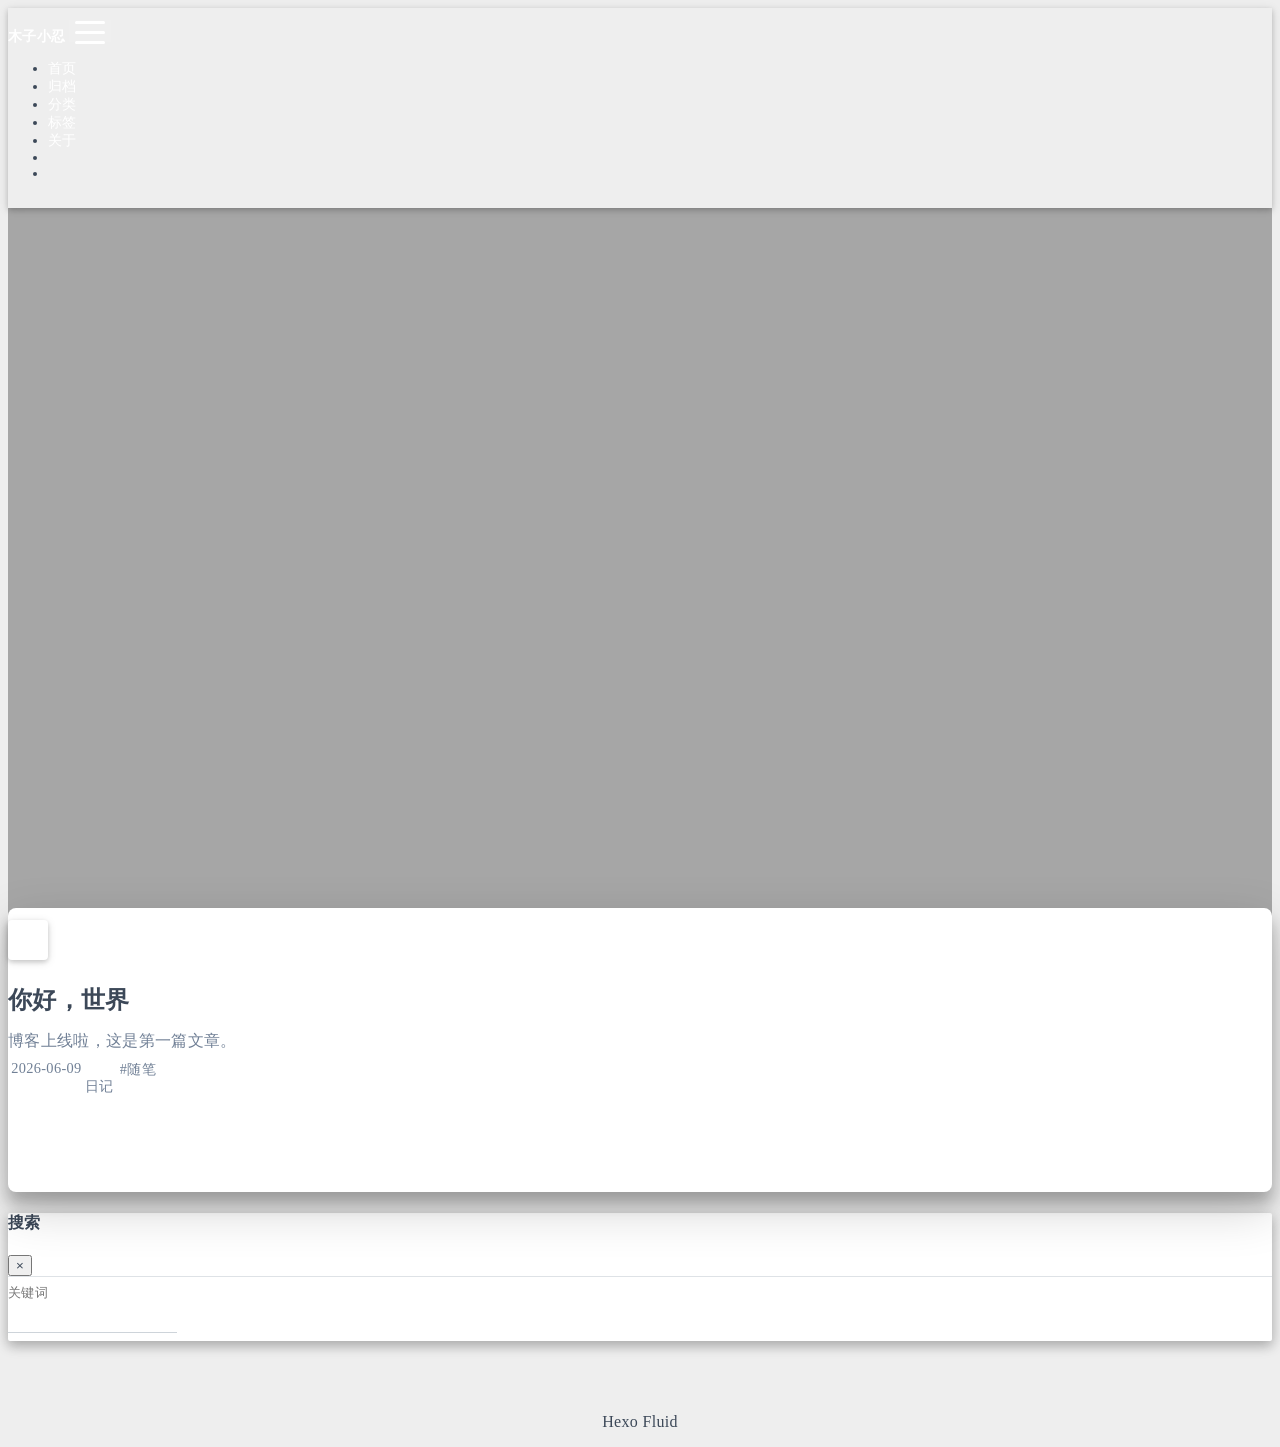
==== index.html @ 75a961b4 "Site updated: 2026-06-09 11:47:52" ====
<!DOCTYPE html>
<html lang="zh-CN" data-default-color-scheme=auto>



<head>
  <meta charset="UTF-8">

  <link rel="apple-touch-icon" sizes="76x76" href="/img/fluid.png">
  <link rel="icon" href="/img/fluid.png">
  

  <meta name="viewport" content="width=device-width, initial-scale=1.0, maximum-scale=5.0, shrink-to-fit=no">
  <meta http-equiv="x-ua-compatible" content="ie=edge">
  
  <meta name="theme-color" content="#2f4154">
  <meta name="author" content="muzi-xiaoren">
  <meta name="keywords" content="">
  
    <meta name="description" content="个人博客 · 技术与生活">
<meta property="og:type" content="website">
<meta property="og:title" content="木子小忍的博客">
<meta property="og:url" content="https://muzi-xiaoren.github.io/index.html">
<meta property="og:site_name" content="木子小忍的博客">
<meta property="og:description" content="个人博客 · 技术与生活">
<meta property="og:locale" content="zh_CN">
<meta property="article:author" content="muzi-xiaoren">
<meta name="twitter:card" content="summary_large_image">
  
  
  
  <title>木子小忍的博客</title>

  <link  rel="stylesheet" href="https://lib.baomitu.com/twitter-bootstrap/4.6.1/css/bootstrap.min.css" />





<!-- 主题依赖的图标库，不要自行修改 -->
<!-- Do not modify the link that theme dependent icons -->

<link rel="stylesheet" href="//at.alicdn.com/t/c/font_1749284_5i9bdhy70f8.css">



<link rel="stylesheet" href="//at.alicdn.com/t/c/font_1736178_k526ubmyhba.css">


<link  rel="stylesheet" href="/css/main.css" />


  <link id="highlight-css" rel="stylesheet" href="/css/highlight.css" />
  
    <link id="highlight-css-dark" rel="stylesheet" href="/css/highlight-dark.css" />
  




  <script id="fluid-configs">
    var Fluid = window.Fluid || {};
    Fluid.ctx = Object.assign({}, Fluid.ctx)
    var CONFIG = {"hostname":"muzi-xiaoren.github.io","root":"/","version":"1.9.9","typing":{"enable":true,"typeSpeed":70,"cursorChar":"_","loop":false,"scope":[]},"anchorjs":{"enable":true,"element":"h1,h2,h3,h4,h5,h6","placement":"left","visible":"hover","icon":""},"progressbar":{"enable":true,"height_px":3,"color":"#29d","options":{"showSpinner":false,"trickleSpeed":100}},"code_language":{"enable":true,"default":"TEXT"},"copy_btn":true,"image_caption":{"enable":true},"image_zoom":{"enable":true,"img_url_replace":["",""]},"toc":{"enable":true,"expand_all":true,"placement":"right","headingSelector":"h1,h2,h3,h4,h5,h6","collapseDepth":0},"lazyload":{"enable":true,"loading_img":"/img/loading.gif","onlypost":false,"offset_factor":2},"web_analytics":{"enable":false,"follow_dnt":true,"baidu":null,"google":{"measurement_id":null},"tencent":{"sid":null,"cid":null},"leancloud":{"app_id":null,"app_key":null,"server_url":null,"path":"window.location.pathname","ignore_local":false},"openkounter":{"server_url":"https://open-kounter.mintimate.cn","path":"window.location.pathname","ignore_local":false},"umami":{"src":null,"website_id":null,"domains":null,"start_time":"2024-01-01T00:00:00.000Z","token":null,"api_server":null}},"search_path":"/local-search.xml","include_content_in_search":true};

    if (CONFIG.web_analytics.follow_dnt) {
      var dntVal = navigator.doNotTrack || window.doNotTrack || navigator.msDoNotTrack;
      Fluid.ctx.dnt = dntVal && (dntVal.startsWith('1') || dntVal.startsWith('yes') || dntVal.startsWith('on'));
    }
  </script>
  <script  src="/js/utils.js" ></script>
  <script  src="/js/color-schema.js" ></script>
  


  
<meta name="generator" content="Hexo 8.1.2"></head>


<body>
  

  <header>
    

<div class="header-inner" style="height: 100vh;">
  <nav id="navbar" class="navbar fixed-top  navbar-expand-lg navbar-dark scrolling-navbar">
  <div class="container">
    <a class="navbar-brand" href="/">
      <strong>木子小忍</strong>
    </a>

    <button id="navbar-toggler-btn" class="navbar-toggler" type="button" data-toggle="collapse"
            data-target="#navbarSupportedContent"
            aria-controls="navbarSupportedContent" aria-expanded="false" aria-label="Toggle navigation">
      <div class="animated-icon"><span></span><span></span><span></span></div>
    </button>

    <!-- Collapsible content (desktop) -->
    <div class="collapse navbar-collapse" id="navbarSupportedContent">
      <ul class="navbar-nav ml-auto text-center">
        
          
          
          
          
            <li class="nav-item">
              <a class="nav-link" href="/" target="_self">
                <i class="iconfont icon-home-fill"></i>
                <span>首页</span>
              </a>
            </li>
          
        
          
          
          
          
            <li class="nav-item">
              <a class="nav-link" href="/archives/" target="_self">
                <i class="iconfont icon-archive-fill"></i>
                <span>归档</span>
              </a>
            </li>
          
        
          
          
          
          
            <li class="nav-item">
              <a class="nav-link" href="/categories/" target="_self">
                <i class="iconfont icon-category-fill"></i>
                <span>分类</span>
              </a>
            </li>
          
        
          
          
          
          
            <li class="nav-item">
              <a class="nav-link" href="/tags/" target="_self">
                <i class="iconfont icon-tags-fill"></i>
                <span>标签</span>
              </a>
            </li>
          
        
          
          
          
          
            <li class="nav-item">
              <a class="nav-link" href="/about/" target="_self">
                <i class="iconfont icon-user-fill"></i>
                <span>关于</span>
              </a>
            </li>
          
        
        
          <li class="nav-item" id="search-btn">
            <a class="nav-link" target="_self" href="javascript:;" data-toggle="modal" data-target="#modalSearch" aria-label="Search">
              <i class="iconfont icon-search"></i>
            </a>
          </li>
          
        
        
          <li class="nav-item" id="color-toggle-btn">
            <a class="nav-link" target="_self" href="javascript:;" aria-label="Color Toggle">
              <i class="iconfont icon-dark" id="color-toggle-icon"></i>
            </a>
          </li>
        
      </ul>
    </div>
  </div>
</nav>

<!-- Mobile grid menu overlay -->
<div id="mobile-grid-menu" class="d-lg-none">
  <div class="mobile-grid-menu-inner">
    <div class="container">
      <div class="row">
        
          
          
          
          
            <div class="col-4 mobile-grid-cell">
              <a href="/" target="_self">
                <div class="mobile-grid-item">
                  <i class="iconfont icon-home-fill"></i>
                  <span>首页</span>
                </div>
              </a>
            </div>
          
        
          
          
          
          
            <div class="col-4 mobile-grid-cell">
              <a href="/archives/" target="_self">
                <div class="mobile-grid-item">
                  <i class="iconfont icon-archive-fill"></i>
                  <span>归档</span>
                </div>
              </a>
            </div>
          
        
          
          
          
          
            <div class="col-4 mobile-grid-cell">
              <a href="/categories/" target="_self">
                <div class="mobile-grid-item">
                  <i class="iconfont icon-category-fill"></i>
                  <span>分类</span>
                </div>
              </a>
            </div>
          
        
          
          
          
          
            <div class="col-4 mobile-grid-cell">
              <a href="/tags/" target="_self">
                <div class="mobile-grid-item">
                  <i class="iconfont icon-tags-fill"></i>
                  <span>标签</span>
                </div>
              </a>
            </div>
          
        
          
          
          
          
            <div class="col-4 mobile-grid-cell">
              <a href="/about/" target="_self">
                <div class="mobile-grid-item">
                  <i class="iconfont icon-user-fill"></i>
                  <span>关于</span>
                </div>
              </a>
            </div>
          
        
        
          <div class="col-4 mobile-grid-cell" id="mobile-search-btn">
            <a href="javascript:;" data-toggle="modal" data-target="#modalSearch" aria-label="Search">
              <div class="mobile-grid-item">
                <i class="iconfont icon-search"></i>
                <span>搜索</span>
              </div>
            </a>
          </div>
        
        
          <div class="col-4 mobile-grid-cell" id="mobile-color-toggle-btn"
               data-label-light="开灯"
               data-label-dark="关灯">
            <a href="javascript:;" aria-label="Color Toggle">
              <div class="mobile-grid-item">
                <i class="iconfont icon-dark" id="mobile-color-toggle-icon"></i>
                <span id="mobile-color-toggle-label">关灯</span>
              </div>
            </a>
          </div>
        
      </div>
    </div>
  </div>
</div>

  

<div id="banner" class="banner" parallax=true
     style="background: url('/img/default.png') no-repeat center center; background-size: cover;">
  <div class="full-bg-img">
    <div class="mask flex-center" style="background-color: rgba(0, 0, 0, 0.3)">
      <div class="banner-text text-center fade-in-up">
        <div class="h2">
          
            <span id="subtitle" data-typed-text="记录技术 · 分享生活"></span>
          
        </div>

        
      </div>

      
        <div class="scroll-down-bar">
          <i class="iconfont icon-arrowdown"></i>
        </div>
      
    </div>
  </div>
</div>



</div>

  </header>

  <main>
    
      <div class="container nopadding-x-md">
        <div id="board"
          style="margin-top: 0">
          
          <div class="container">
            <div class="row">
              <div class="col-12 col-md-10 m-auto">
                

<h1 style="display: none">木子小忍的博客</h1>

  <div class="row mx-auto index-card">
    
    
    <article class="col-12 col-md-12 mx-auto index-info">
      <h2 class="index-header">
        
        <a href="/2026/06/09/hello-world/" target="_self">
          你好，世界
        </a>
      </h2>

      
      <a class="index-excerpt index-excerpt__noimg" href="/2026/06/09/hello-world/" target="_self">
        <div>
          博客上线啦，这是第一篇文章。
        </div>
      </a>

      <div class="index-btm post-metas">
        
          <div class="post-meta mr-3">
            <i class="iconfont icon-date"></i>
            <time datetime="2026-06-09 12:00" pubdate>
              2026-06-09
            </time>
          </div>
        
        
          <div class="post-meta mr-3 d-flex align-items-center">
            <i class="iconfont icon-category"></i>
            

<span class="category-chains">
  
  
    
      <span class="category-chain">
        
  <a href="/categories/%E6%97%A5%E8%AE%B0/" class="category-chain-item">日记</a>
  
  

      </span>
    
  
</span>

          </div>
        
        
          <div class="post-meta">
            <i class="iconfont icon-tags"></i>
            
              <a href="/tags/%E9%9A%8F%E7%AC%94/">#随笔</a>
            
          </div>
        
      </div>
    </article>
  </div>





              </div>
            </div>
          </div>
        </div>
      </div>
    

    
      <a id="scroll-top-button" aria-label="TOP" href="#" role="button">
        <i class="iconfont icon-arrowup" aria-hidden="true"></i>
      </a>
    

    
      <div class="modal fade" id="modalSearch" tabindex="-1" role="dialog" aria-labelledby="ModalLabel"
     aria-hidden="true">
  <div class="modal-dialog modal-dialog-scrollable modal-lg" role="document">
    <div class="modal-content">
      <div class="modal-header text-center">
        <h4 class="modal-title w-100 font-weight-bold">搜索</h4>
        <button type="button" id="local-search-close" class="close" data-dismiss="modal" aria-label="Close">
          <span aria-hidden="true">&times;</span>
        </button>
      </div>
      <div class="modal-body mx-3">
        <div class="md-form mb-5">
          <input type="text" id="local-search-input" class="form-control validate">
          <label data-error="x" data-success="v" for="local-search-input">关键词</label>
        </div>
        <div class="list-group" id="local-search-result"></div>
      </div>
    </div>
  </div>
</div>

    

    
  </main>

  <footer>
    <div class="footer-inner">
  
    <div class="footer-content">
       <a href="https://hexo.io" target="_blank" rel="nofollow noopener"><span>Hexo</span></a> <i class="iconfont icon-love"></i> <a href="https://github.com/fluid-dev/hexo-theme-fluid" target="_blank" rel="nofollow noopener"><span>Fluid</span></a> 
    </div>
  
  
  
</div>

  </footer>

  <!-- Scripts -->
  
  <script  src="https://lib.baomitu.com/nprogress/0.2.0/nprogress.min.js" ></script>
  <link  rel="stylesheet" href="https://lib.baomitu.com/nprogress/0.2.0/nprogress.min.css" />

  <script>
    NProgress.configure({"showSpinner":false,"trickleSpeed":100})
    NProgress.start()
    window.addEventListener('load', function() {
      NProgress.done();
    })
  </script>


<script  src="https://lib.baomitu.com/jquery/3.6.4/jquery.min.js" ></script>
<script  src="https://lib.baomitu.com/twitter-bootstrap/4.6.1/js/bootstrap.min.js" ></script>
<script  src="/js/events.js" ></script>
<script  src="/js/plugins.js" ></script>


  <script  src="https://lib.baomitu.com/typed.js/2.0.12/typed.min.js" ></script>
  <script>
    (function (window, document) {
      var typing = Fluid.plugins.typing;
      var subtitle = document.getElementById('subtitle');
      if (!subtitle || !typing) {
        return;
      }
      var text = subtitle.getAttribute('data-typed-text');
      
        typing(text);
      
    })(window, document);
  </script>




  
    <script  src="/js/img-lazyload.js" ></script>
  




  <script  src="/js/local-search.js" ></script>





<!-- 主题的启动项，将它保持在最底部 -->
<!-- the boot of the theme, keep it at the bottom -->
<script  src="/js/boot.js" ></script>


  

  <noscript>
    <div class="noscript-warning">博客在允许 JavaScript 运行的环境下浏览效果更佳</div>
  </noscript>
</body>
</html>
---- css/main.css ----
.anchorjs-link {
  text-decoration: none !important;
  transition: opacity 0.2s ease-in-out;
}
.markdown-body h1:hover > .anchorjs-link,
h2:hover > .anchorjs-link,
h3:hover > .anchorjs-link,
h4:hover > .anchorjs-link,
h5:hover > .anchorjs-link,
h6:hover > .anchorjs-link {
  opacity: 1;
}
.banner {
  height: 100%;
  position: relative;
  overflow: hidden;
  cursor: default;
}
.banner .mask {
  position: absolute;
  width: 100%;
  height: 100%;
  background-color: rgba(0,0,0,0.3);
}
.banner[parallax="true"] {
  will-change: transform;
  -webkit-transform-style: preserve-3d;
  -webkit-backface-visibility: hidden;
  transition: transform 0.05s ease-out;
}
@media (max-width: 100vh) {
  .header-inner {
    max-height: 100vw;
  }
  #board {
    margin-top: -1rem !important;
  }
}
@media (max-width: 79.99vh) {
  .scroll-down-bar {
    display: none;
  }
}
#board {
  position: relative;
  margin-top: -2rem;
  padding: 3rem 0;
  background-color: var(--board-bg-color);
  transition: background-color 0.2s ease-in-out;
  border-radius: 0.5rem;
  z-index: 3;
  -webkit-box-shadow: 0 12px 15px 0 rgba(0,0,0,0.24), 0 17px 50px 0 rgba(0,0,0,0.19);
  box-shadow: 0 12px 15px 0 rgba(0,0,0,0.24), 0 17px 50px 0 rgba(0,0,0,0.19);
}
.code-widget {
  display: inline-block;
  background-color: transparent;
  font-size: 0.75rem;
  line-height: 1;
  font-weight: bold;
  padding: 0.3rem 0.1rem 0.1rem 0.1rem;
  position: absolute;
  right: 0.45rem;
  top: 0.15rem;
  z-index: 1;
}
.code-widget-light {
  color: #999;
}
.code-widget-dark {
  color: #bababa;
}
.copy-btn {
  cursor: pointer;
  user-select: none;
  -webkit-appearance: none;
  outline: none;
}
.copy-btn > i {
  font-size: 0.75rem !important;
  font-weight: 400;
  margin-right: 0.15rem;
  opacity: 0;
  transition: opacity 0.2s ease-in-out;
}
.markdown-body pre:hover > .copy-btn > i {
  opacity: 0.9;
}
.markdown-body pre:hover > .copy-btn,
.markdown-body pre:not(:hover) > .copy-btn {
  outline: none;
}
.license-box {
  background-color: rgba(27,31,35,0.05);
  transition: background-color 0.2s ease-in-out;
  border-radius: 4px;
  font-size: 0.9rem;
  overflow: hidden;
  padding: 1.25rem;
  position: relative;
  z-index: 1;
}
.license-box .license-icon {
  position: absolute;
  top: 50%;
  left: 100%;
}
.license-box .license-icon::after {
  content: "\e8e4";
  font-size: 12.5rem;
  line-height: 1;
  opacity: 0.1;
  position: relative;
  left: -0.85em;
  bottom: 0.5em;
  z-index: -1;
}
.license-box .license-title {
  margin-bottom: 1rem;
}
.license-box .license-title div:nth-child(1) {
  line-height: 1.2;
  margin-bottom: 0.25rem;
}
.license-box .license-title div:nth-child(2) {
  color: var(--sec-text-color);
  font-size: 0.8rem;
}
.license-box .license-meta {
  align-items: center;
  display: flex;
  flex-wrap: wrap;
  justify-content: flex-start;
}
.license-box .license-meta .license-meta-item {
  align-items: center;
  justify-content: center;
  margin-right: 1.5rem;
}
.license-box .license-meta .license-meta-item div:nth-child(1) {
  color: var(--sec-text-color);
  font-size: 0.8rem;
  font-weight: normal;
}
.license-box .license-meta .license-meta-item i.iconfont {
  font-size: 1rem;
}
@media (max-width: 575px) and (min-width: 425px) {
  .license-box .license-meta .license-meta-item {
    display: flex;
    justify-content: flex-start;
    flex-wrap: wrap;
    font-size: 0.8rem;
    flex: 0 0 50%;
    max-width: 50%;
    margin-right: 0;
  }
  .license-box .license-meta .license-meta-item div:nth-child(1) {
    margin-right: 0.5rem;
  }
  .license-box .license-meta .license-meta-date {
    order: -1;
  }
}
@media (max-width: 424px) {
  .license-box::after {
    top: -65px;
  }
  .license-box .license-meta {
    flex-direction: column;
    align-items: flex-start;
  }
  .license-box .license-meta .license-meta-item {
    display: flex;
    flex-wrap: wrap;
    font-size: 0.8rem;
  }
  .license-box .license-meta .license-meta-item div:nth-child(1) {
    margin-right: 0.5rem;
  }
}
.footer-inner {
  padding: 3rem 0 1rem 0;
  text-align: center;
}
.footer-inner > div:not(:first-child) {
  margin: 0.25rem 0;
  font-size: 0.85rem;
}
.footer-inner .statistics {
  display: flex;
  flex-direction: row;
  justify-content: center;
}
.footer-inner .statistics > span {
  flex: 1;
  margin: 0 0.25rem;
}
.footer-inner .statistics > *:nth-last-child(2):first-child {
  text-align: right;
}
.footer-inner .statistics > *:nth-last-child(2):first-child ~ * {
  text-align: left;
}
.footer-inner .beian {
  display: flex;
  flex-direction: row;
  justify-content: center;
}
.footer-inner .beian > * {
  margin: 0 0.25rem;
}
.footer-inner .beian-police {
  position: relative;
  overflow: hidden;
  display: inline-flex;
  align-items: center;
  justify-content: left;
}
.footer-inner .beian-police img {
  margin-right: 3px;
  width: 1rem;
  height: 1rem;
  margin-bottom: 0.1rem;
}
@media (max-width: 424px) {
  .footer-inner .statistics {
    flex-direction: column;
  }
  .footer-inner .statistics > *:nth-last-child(2):first-child {
    text-align: center;
  }
  .footer-inner .statistics > *:nth-last-child(2):first-child ~ * {
    text-align: center;
  }
  .footer-inner .beian {
    flex-direction: column;
  }
  .footer-inner .beian .beian-police {
    justify-content: center;
  }
  .footer-inner .beian > *:nth-last-child(2):first-child {
    text-align: center;
  }
  .footer-inner .beian > *:nth-last-child(2):first-child ~ * {
    text-align: center;
  }
}
sup > a::before,
.footnote-text::before {
  display: block;
  content: "";
  margin-top: -5rem;
  height: 5rem;
  width: 1px;
  visibility: hidden;
}
sup > a::before,
.footnote-text::before {
  display: inline-block;
}
.footnote-item::before {
  display: block;
  content: "";
  margin-top: -5rem;
  height: 5rem;
  width: 1px;
  visibility: hidden;
}
.footnote-list ol {
  list-style-type: none;
  counter-reset: sectioncounter;
  padding-left: 0.5rem;
  font-size: 0.95rem;
}
.footnote-list ol li:before {
  font-family: "Helvetica Neue", monospace, "Monaco";
  content: "[" counter(sectioncounter) "]";
  counter-increment: sectioncounter;
}
.footnote-list ol li+li {
  margin-top: 0.5rem;
}
.footnote-text {
  padding-left: 0.5em;
}
.navbar {
  background-color: transparent;
  font-size: 0.875rem;
  box-shadow: 0 2px 5px 0 rgba(0,0,0,0.16), 0 2px 10px 0 rgba(0,0,0,0.12);
  -webkit-box-shadow: 0 2px 5px 0 rgba(0,0,0,0.16), 0 2px 10px 0 rgba(0,0,0,0.12);
}
.navbar .navbar-brand {
  color: var(--navbar-text-color);
}
.navbar .navbar-toggler .animated-icon span {
  background-color: var(--navbar-text-color);
}
.navbar .nav-item .nav-link {
  display: block;
  color: var(--navbar-text-color);
  transition: color 0.2s ease-in-out, background-color 0.2s ease-in-out;
}
.navbar .nav-item .nav-link:hover {
  color: var(--link-hover-color);
}
.navbar .nav-item .nav-link:focus {
  color: var(--navbar-text-color);
}
.navbar .nav-item .nav-link i {
  font-size: 0.875rem;
  line-height: inherit;
}
.navbar .nav-item .nav-link i:only-child {
  margin: 0 0.2rem;
}
.navbar .navbar-toggler {
  border-width: 0;
  outline: 0;
}
.navbar.scrolling-navbar {
  will-change: background, padding;
  -webkit-transition: background 0.5s ease-in-out, padding 0.5s ease-in-out;
  transition: background 0.5s ease-in-out, padding 0.5s ease-in-out;
}
@media (min-width: 600px) {
  .navbar.scrolling-navbar {
    padding-top: 12px;
    padding-bottom: 12px;
  }
  .navbar.scrolling-navbar .navbar-nav > li {
    -webkit-transition-duration: 1s;
    transition-duration: 1s;
  }
}
.navbar.scrolling-navbar.top-nav-collapse {
  padding-top: 5px;
  padding-bottom: 5px;
}
.navbar .dropdown-menu {
  font-size: 0.875rem;
  color: var(--navbar-text-color);
  background-color: rgba(0,0,0,0.3);
  border: none;
  min-width: 8rem;
  -webkit-transition: background 0.5s ease-in-out, padding 0.5s ease-in-out;
  transition: background 0.5s ease-in-out, padding 0.5s ease-in-out;
}
@media (max-width: 991.98px) {
  .navbar .dropdown-menu {
    text-align: center;
  }
}
.navbar .dropdown-item {
  color: var(--navbar-text-color);
}
.navbar .dropdown-item:hover,
.navbar .dropdown-item:focus {
  color: var(--link-hover-color);
  background-color: rgba(0,0,0,0.1);
}
@media (min-width: 992px) {
  .navbar .dropdown:hover > .dropdown-menu {
    display: block;
  }
  .navbar .dropdown > .dropdown-toggle:active {
    pointer-events: none;
  }
  .navbar .dropdown-menu {
    top: 95%;
  }
}
.navbar .animated-icon {
  width: 30px;
  height: 20px;
  position: relative;
  margin: 0;
  -webkit-transform: rotate(0deg);
  -moz-transform: rotate(0deg);
  -o-transform: rotate(0deg);
  transform: rotate(0deg);
  -webkit-transition: 0.5s ease-in-out;
  -moz-transition: 0.5s ease-in-out;
  -o-transition: 0.5s ease-in-out;
  transition: 0.5s ease-in-out;
  cursor: pointer;
}
.navbar .animated-icon span {
  display: block;
  position: absolute;
  height: 3px;
  width: 100%;
  border-radius: 9px;
  opacity: 1;
  left: 0;
  -webkit-transform: rotate(0deg);
  -moz-transform: rotate(0deg);
  -o-transform: rotate(0deg);
  transform: rotate(0deg);
  -webkit-transition: 0.25s ease-in-out;
  -moz-transition: 0.25s ease-in-out;
  -o-transition: 0.25s ease-in-out;
  transition: 0.25s ease-in-out;
  background: #fff;
}
.navbar .animated-icon span:nth-child(1) {
  top: 0;
}
.navbar .animated-icon span:nth-child(2) {
  top: 10px;
}
.navbar .animated-icon span:nth-child(3) {
  top: 20px;
}
.navbar .animated-icon.open span:nth-child(1) {
  top: 11px;
  -webkit-transform: rotate(135deg);
  -moz-transform: rotate(135deg);
  -o-transform: rotate(135deg);
  transform: rotate(135deg);
}
.navbar .animated-icon.open span:nth-child(2) {
  opacity: 0;
  left: -60px;
}
.navbar .animated-icon.open span:nth-child(3) {
  top: 11px;
  -webkit-transform: rotate(-135deg);
  -moz-transform: rotate(-135deg);
  -o-transform: rotate(-135deg);
  transform: rotate(-135deg);
}
.navbar .dropdown-collapse,
.top-nav-collapse,
.navbar-col-show {
  background-color: var(--navbar-bg-color);
}
@media (max-width: 767px) {
  .navbar {
    font-size: 1rem;
    line-height: 2.5rem;
  }
}
.banner-text {
  color: var(--subtitle-color);
  max-width: calc(960px - 6rem);
  width: 80%;
  overflow-wrap: break-word;
}
.banner-text .typed-cursor {
  margin: 0 0.2rem;
}
@media (max-width: 767px) {
  #subtitle,
  .typed-cursor {
    font-size: 1.5rem;
  }
}
@media (max-width: 575px) {
  .banner-text {
    font-size: 0.9rem;
  }
  #subtitle,
  .typed-cursor {
    font-size: 1.35rem;
  }
}
#mobile-grid-menu {
  display: block;
  position: fixed;
  top: 0;
  left: 0;
  right: 0;
  bottom: 0;
  z-index: 1029;
  overflow-y: auto;
  -webkit-overflow-scrolling: touch;
  pointer-events: none;
  opacity: 0;
  transform: translateY(-12px);
  transition: opacity 0.18s ease, transform 0.18s ease;
  will-change: opacity, transform;
  background-color: var(--navbar-bg-color);
}
#mobile-grid-menu.show {
  pointer-events: auto;
  opacity: 1;
  transform: translateY(0);
}
#mobile-grid-menu.show .mobile-grid-cell,
#mobile-grid-menu.show .mobile-grid-group-header {
  animation: mobile-grid-cell-in 0.18s ease both;
}
#mobile-grid-menu .mobile-grid-menu-inner {
  padding-top: 70px;
  padding-bottom: 2rem;
}
#mobile-grid-menu .mobile-grid-group-header {
  color: var(--navbar-text-color);
  font-size: 0.8rem;
  opacity: 0.6;
  text-transform: uppercase;
  letter-spacing: 0.05em;
  padding: 1rem 15px 0.4rem;
  border-top: 1px solid rgba(255,255,255,0.1);
  margin-top: 0.5rem;
}
#mobile-grid-menu .mobile-grid-group-header:first-child {
  border-top: none;
  margin-top: 0;
}
#mobile-grid-menu .mobile-grid-group-header i {
  margin-right: 0.3rem;
  font-size: 0.8rem;
}
#mobile-grid-menu .mobile-grid-cell {
  padding: 0.5rem;
}
#mobile-grid-menu .mobile-grid-item {
  display: flex;
  flex-direction: column;
  align-items: center;
  justify-content: center;
  padding: 1rem 0.5rem;
  border-radius: 12px;
  background-color: rgba(255,255,255,0.08);
  transition: background-color 0.2s ease-in-out, transform 0.15s ease-in-out;
  cursor: pointer;
  min-height: 80px;
}
#mobile-grid-menu .mobile-grid-item:hover,
#mobile-grid-menu .mobile-grid-item:active {
  background-color: rgba(255,255,255,0.18);
  transform: scale(0.96);
}
#mobile-grid-menu .mobile-grid-item i {
  font-size: 1.6rem;
  color: var(--navbar-text-color);
  margin-bottom: 0.4rem;
  line-height: 1;
}
#mobile-grid-menu .mobile-grid-item span {
  font-size: 0.78rem;
  color: var(--navbar-text-color);
  text-align: center;
  line-height: 1.2;
  word-break: break-word;
}
#mobile-grid-menu a {
  text-decoration: none;
  color: var(--navbar-text-color);
}
#mobile-grid-menu a:hover {
  color: var(--navbar-text-color);
}
@media (max-width: 991.98px) {
  #navbarSupportedContent {
    display: none !important;
  }
}
.modal-dialog .modal-content {
  background-color: var(--board-bg-color);
  border: 0;
  border-radius: 0.125rem;
  -webkit-box-shadow: 0 5px 11px 0 rgba(0,0,0,0.18), 0 4px 15px 0 rgba(0,0,0,0.15);
  box-shadow: 0 5px 11px 0 rgba(0,0,0,0.18), 0 4px 15px 0 rgba(0,0,0,0.15);
}
.modal-dialog .modal-content .modal-header {
  border-bottom-color: var(--line-color);
  transition: border-bottom-color 0.2s ease-in-out;
}
.close {
  color: var(--text-color);
}
.close:hover {
  color: var(--link-hover-color);
}
.close:focus {
  outline: 0;
}
.modal-dialog .modal-content .modal-header {
  border-top-left-radius: 0.125rem;
  border-top-right-radius: 0.125rem;
  border-bottom: 1px solid #dee2e6;
}
.md-form {
  position: relative;
  margin-top: 1.5rem;
  margin-bottom: 1.5rem;
}
.md-form input[type] {
  -webkit-box-sizing: content-box;
  box-sizing: content-box;
  background-color: transparent;
  border: none;
  border-bottom: 1px solid #ced4da;
  border-radius: 0;
  outline: none;
  -webkit-box-shadow: none;
  box-shadow: none;
  transition: border-color 0.15s ease-in-out, box-shadow 0.15s ease-in-out, -webkit-box-shadow 0.15s ease-in-out;
}
.md-form input[type]:focus:not([readonly]) {
  border-bottom: 1px solid #4285f4;
  -webkit-box-shadow: 0 1px 0 0 #4285f4;
  box-shadow: 0 1px 0 0 #4285f4;
}
.md-form input[type]:focus:not([readonly]) + label {
  color: #4285f4;
}
.md-form input[type].valid,
.md-form input[type]:focus.valid {
  border-bottom: 1px solid #00c851;
  -webkit-box-shadow: 0 1px 0 0 #00c851;
  box-shadow: 0 1px 0 0 #00c851;
}
.md-form input[type].valid + label,
.md-form input[type]:focus.valid + label {
  color: #00c851;
}
.md-form input[type].invalid,
.md-form input[type]:focus.invalid {
  border-bottom: 1px solid #f44336;
  -webkit-box-shadow: 0 1px 0 0 #f44336;
  box-shadow: 0 1px 0 0 #f44336;
}
.md-form input[type].invalid + label,
.md-form input[type]:focus.invalid + label {
  color: #f44336;
}
.md-form input[type].validate {
  margin-bottom: 2.5rem;
}
.md-form input[type].form-control {
  height: auto;
  padding: 0.6rem 0 0.4rem 0;
  margin: 0 0 0.5rem 0;
  color: var(--text-color);
  background-color: transparent;
  border-radius: 0;
}
.md-form label {
  font-size: 0.8rem;
  position: absolute;
  top: -1rem;
  left: 0;
  color: #757575;
  cursor: text;
  transition: color 0.2s ease-out;
}
.modal-open[style] {
  padding-right: 0 !important;
  overflow: auto;
}
.modal-open[style] #navbar[style] {
  padding-right: 1rem !important;
}
#nprogress .bar {
  height: 3px !important;
  background-color: #29d !important;
}
#nprogress .peg {
  box-shadow: 0 0 14px #29d, 0 0 8px #29d !important;
}
@media (max-width: 575px) {
  #nprogress .bar {
    display: none;
  }
}
.noscript-warning {
  background-color: #f55;
  color: #fff;
  font-family: sans-serif;
  font-size: 1rem;
  font-weight: bold;
  position: fixed;
  left: 0;
  bottom: 0;
  text-align: center;
  width: 100%;
  z-index: 99;
}
.pagination {
  margin-top: 3rem;
  justify-content: center;
}
.pagination .space {
  align-self: flex-end;
}
.pagination .page-number,
.pagination .current,
.pagination .extend {
  outline: 0;
  border: 0;
  background-color: transparent;
  font-size: 0.9rem;
  padding: 0.5rem 0.75rem;
  line-height: 1.25;
  border-radius: 0.125rem;
}
.pagination .page-number {
  margin: 0 0.05rem;
}
.pagination .page-number:hover,
.pagination .current {
  transition: background-color 0.2s ease-in-out;
  background-color: var(--link-hover-bg-color);
}
.qr-trigger {
  cursor: pointer;
  position: relative;
}
.qr-trigger:hover .qr-img {
  display: block;
  transition: all 0.3s;
}
.qr-img {
  max-width: 12rem;
  position: absolute;
  right: -5.25rem;
  z-index: 99;
  display: none;
  border-radius: 0.2rem;
  background-color: transparent;
  box-shadow: 0 0 20px -5px rgba(158,158,158,0.2);
}
.scroll-down-bar {
  position: absolute;
  width: 100%;
  height: 6rem;
  text-align: center;
  cursor: pointer;
  bottom: 0;
}
.scroll-down-bar i.iconfont {
  font-size: 2rem;
  font-weight: bold;
  display: inline-block;
  position: relative;
  padding-top: 2rem;
  color: var(--subtitle-color);
  transform: translateZ(0);
  animation: scroll-down 1.5s infinite;
}
#scroll-top-button {
  position: fixed;
  z-index: 99;
  background: var(--board-bg-color);
  transition: background-color 0.2s ease-in-out, bottom 0.3s ease;
  border-radius: 4px;
  min-width: 40px;
  min-height: 40px;
  bottom: -60px;
  outline: none;
  display: flex;
  display: -webkit-flex;
  align-items: center;
  box-shadow: 0 2px 5px 0 rgba(0,0,0,0.16), 0 2px 10px 0 rgba(0,0,0,0.12);
}
#scroll-top-button i {
  font-size: 32px;
  margin: auto;
  color: var(--sec-text-color);
}
#scroll-top-button:hover i,
#scroll-top-button:active i {
  animation-name: scroll-top;
  animation-duration: 1s;
  animation-delay: 0.1s;
  animation-timing-function: ease-in-out;
  animation-iteration-count: infinite;
  animation-fill-mode: forwards;
  animation-direction: alternate;
}
#local-search-result .search-list-title {
  border-left: 3px solid #0d47a1;
}
#local-search-result .search-list-content {
  padding: 0 1.25rem;
}
#local-search-result .search-word {
  color: #ff4500;
}
#toc {
  visibility: hidden;
}
.toc-header {
  margin-bottom: 0.5rem;
  font-weight: bold;
  line-height: 1.2;
}
.toc-header,
.toc-header > i {
  font-size: 1.25rem;
}
.toc-body {
  max-height: 75vh;
  overflow-y: auto;
  overflow: -moz-scrollbars-none;
  -ms-overflow-style: none;
}
.toc-body ol {
  list-style: none;
  padding-inline-start: 1rem;
}
.toc-body::-webkit-scrollbar {
  display: none;
}
.tocbot-list {
  position: relative;
}
.tocbot-list ol {
  list-style: none;
  padding-left: 1rem;
}
.tocbot-list a {
  font-size: 0.95rem;
}
.tocbot-list ol a {
  font-size: 0.85rem;
}
.tocbot-link {
  color: var(--text-color);
}
.toc-toggle {
  display: inline-block;
  width: 0.7rem;
  text-align: center;
  margin-right: 0.15rem;
  cursor: pointer;
  user-select: none;
  color: var(--text-color);
  font-size: 0.9rem;
  line-height: 1;
  transition: transform 0.2s ease-in-out;
}
.toc-toggle.toc-toggle-collapsed {
  transform: rotate(0deg);
}
.toc-toggle.toc-toggle-expanded {
  transform: rotate(90deg);
}
.toc-toggle.toc-toggle-placeholder {
  visibility: hidden;
  pointer-events: none;
  cursor: default;
  transform: none;
}
.tocbot-active-link {
  font-weight: bold;
  color: var(--link-hover-color);
}
.tocbot-is-collapsed {
  max-height: 0;
}
.tocbot-is-collapsible {
  overflow: hidden;
  transition: all 0.3s ease-in-out;
}
.toc-list-item {
  padding: 0.1rem 0;
  display: -webkit-box;
  -webkit-box-orient: vertical;
  -webkit-line-clamp: 2;
  overflow: hidden;
  text-overflow: ellipsis;
}
.toc-list-item.is-active-li::before {
  height: 1rem;
  margin: 0.25rem 0;
  visibility: visible;
}
.toc-list-item::before {
  width: 0.15rem;
  height: 0.2rem;
  position: absolute;
  left: 0.25rem;
  content: "";
  border-radius: 2px;
  margin: 0.65rem 0;
  background: var(--link-hover-color);
  visibility: hidden;
  transition: height 0.1s ease-in-out, margin 0.1s ease-in-out, visibility 0.1s ease-in-out;
}
.sidebar {
  position: -webkit-sticky;
  position: sticky;
  top: 2rem;
  padding: 3rem 0;
}
html {
  font-size: 16px;
  letter-spacing: 0.02em;
}
html,
body {
  height: 100%;
  font-family: var(--font-family-sans-serif);
  overflow-wrap: break-word;
}
body {
  transition: color 0.2s ease-in-out, background-color 0.2s ease-in-out;
  background-color: var(--body-bg-color);
  color: var(--text-color);
  -webkit-font-smoothing: antialiased;
  -moz-osx-font-smoothing: grayscale;
}
body a {
  color: var(--text-color);
  text-decoration: none;
  cursor: pointer;
  transition: color 0.2s ease-in-out, background-color 0.2s ease-in-out;
}
body a:hover {
  color: var(--link-hover-color);
  text-decoration: none;
  transition: color 0.2s ease-in-out, background-color 0.2s ease-in-out;
}
code {
  color: inherit;
}
table {
  font-size: inherit;
  color: var(--post-text-color);
}
img[lazyload] {
  object-fit: cover;
}
*[align="left"] {
  text-align: left;
}
*[align="center"] {
  text-align: center;
}
*[align="right"] {
  text-align: right;
}
::-webkit-scrollbar {
  width: 6px;
  height: 6px;
}
::-webkit-scrollbar-thumb {
  background-color: var(--scrollbar-color);
  border-radius: 6px;
}
::-webkit-scrollbar-thumb:hover {
  background-color: var(--scrollbar-hover-color);
}
::-webkit-scrollbar-corner {
  background-color: transparent;
}
label {
  margin-bottom: 0;
}
i.iconfont {
  font-size: 1em;
  line-height: 1;
}
body.mobile-menu-open {
  overflow: hidden;
}
:root {
  --color-mode: "light";
  --body-bg-color: #eee;
  --board-bg-color: #fff;
  --text-color: #3c4858;
  --sec-text-color: #718096;
  --post-text-color: #2c3e50;
  --post-heading-color: #1a202c;
  --post-link-color: #0366d6;
  --link-hover-color: #30a9de;
  --link-hover-bg-color: #f8f9fa;
  --line-color: #eaecef;
  --navbar-bg-color: #2f4154;
  --navbar-text-color: #fff;
  --subtitle-color: #fff;
  --scrollbar-color: #c4c6c9;
  --scrollbar-hover-color: #a6a6a6;
  --button-bg-color: transparent;
  --button-hover-bg-color: #f2f3f5;
  --highlight-bg-color: #f6f8fa;
  --inlinecode-bg-color: rgba(175,184,193,0.2);
  --fold-title-color: #3c4858;
  --fold-border-color: #eaecef;
}
@media (prefers-color-scheme: dark) {
  :root {
    --color-mode: "dark";
  }
  :root:not([data-user-color-scheme]) {
    --body-bg-color: #181c27;
    --board-bg-color: #252d38;
    --text-color: #c4c6c9;
    --sec-text-color: #a7a9ad;
    --post-text-color: #c4c6c9;
    --post-heading-color: #c4c6c9;
    --post-link-color: #1589e9;
    --link-hover-color: #30a9de;
    --link-hover-bg-color: #364151;
    --line-color: #435266;
    --navbar-bg-color: #1f3144;
    --navbar-text-color: #d0d0d0;
    --subtitle-color: #d0d0d0;
    --scrollbar-color: #687582;
    --scrollbar-hover-color: #9da8b3;
    --button-bg-color: transparent;
    --button-hover-bg-color: #46647e;
    --highlight-bg-color: #303030;
    --inlinecode-bg-color: rgba(99,110,123,0.4);
    --fold-title-color: #c4c6c9;
    --fold-border-color: #435266;
  }
  :root:not([data-user-color-scheme]) img {
    -webkit-filter: brightness(0.9);
    filter: brightness(0.9);
    transition: filter 0.2s ease-in-out;
  }
  :root:not([data-user-color-scheme]) .license-box {
    background-color: rgba(62,75,94,0.35);
    transition: background-color 0.2s ease-in-out;
  }
  :root:not([data-user-color-scheme]) .gt-comment-admin .gt-comment-content {
    background-color: transparent;
    transition: background-color 0.2s ease-in-out;
  }
}
@media not print {
  [data-user-color-scheme="dark"] {
    --body-bg-color: #181c27;
    --board-bg-color: #252d38;
    --text-color: #c4c6c9;
    --sec-text-color: #a7a9ad;
    --post-text-color: #c4c6c9;
    --post-heading-color: #c4c6c9;
    --post-link-color: #1589e9;
    --link-hover-color: #30a9de;
    --link-hover-bg-color: #364151;
    --line-color: #435266;
    --navbar-bg-color: #1f3144;
    --navbar-text-color: #d0d0d0;
    --subtitle-color: #d0d0d0;
    --scrollbar-color: #687582;
    --scrollbar-hover-color: #9da8b3;
    --button-bg-color: transparent;
    --button-hover-bg-color: #46647e;
    --highlight-bg-color: #303030;
    --inlinecode-bg-color: rgba(99,110,123,0.4);
    --fold-title-color: #c4c6c9;
    --fold-border-color: #435266;
  }
  [data-user-color-scheme="dark"] img {
    -webkit-filter: brightness(0.9);
    filter: brightness(0.9);
    transition: filter 0.2s ease-in-out;
  }
  [data-user-color-scheme="dark"] .license-box {
    background-color: rgba(62,75,94,0.35);
    transition: background-color 0.2s ease-in-out;
  }
  [data-user-color-scheme="dark"] .gt-comment-admin .gt-comment-content {
    background-color: transparent;
    transition: background-color 0.2s ease-in-out;
  }
}
@media print {
  :root {
    --color-mode: "light";
  }
}
.fade-in-up {
  -webkit-animation-name: fade-in-up;
  animation-name: fade-in-up;
}
.hidden-mobile {
  display: block;
}
.visible-mobile {
  display: none;
}
@media (max-width: 575px) {
  .hidden-mobile {
    display: none;
  }
  .visible-mobile {
    display: block;
  }
}
.nomargin-x {
  margin-left: 0 !important;
  margin-right: 0 !important;
}
.nopadding-x {
  padding-left: 0 !important;
  padding-right: 0 !important;
}
@media (max-width: 767px) {
  .nopadding-x-md {
    padding-left: 0 !important;
    padding-right: 0 !important;
  }
}
.flex-center {
  display: -webkit-box;
  display: -ms-flexbox;
  display: flex;
  -webkit-box-align: center;
  -ms-flex-align: center;
  align-items: center;
  -webkit-box-pack: center;
  -ms-flex-pack: center;
  justify-content: center;
  height: 100%;
}
.hover-with-bg {
  display: inline-block;
  line-height: 1;
}
.hover-with-bg:hover {
  background-color: var(--link-hover-bg-color);
  transition-duration: 0.2s;
  transition-timing-function: ease-in-out;
  border-radius: 0.2rem;
}
@-moz-keyframes fade-in-up {
  from {
    opacity: 0;
    -webkit-transform: translate3d(0, 100%, 0);
    transform: translate3d(0, 100%, 0);
  }
  to {
    opacity: 1;
    -webkit-transform: translate3d(0, 0, 0);
    transform: translate3d(0, 0, 0);
  }
}
@-webkit-keyframes fade-in-up {
  from {
    opacity: 0;
    -webkit-transform: translate3d(0, 100%, 0);
    transform: translate3d(0, 100%, 0);
  }
  to {
    opacity: 1;
    -webkit-transform: translate3d(0, 0, 0);
    transform: translate3d(0, 0, 0);
  }
}
@-o-keyframes fade-in-up {
  from {
    opacity: 0;
    -webkit-transform: translate3d(0, 100%, 0);
    transform: translate3d(0, 100%, 0);
  }
  to {
    opacity: 1;
    -webkit-transform: translate3d(0, 0, 0);
    transform: translate3d(0, 0, 0);
  }
}
@keyframes fade-in-up {
  from {
    opacity: 0;
    -webkit-transform: translate3d(0, 100%, 0);
    transform: translate3d(0, 100%, 0);
  }
  to {
    opacity: 1;
    -webkit-transform: translate3d(0, 0, 0);
    transform: translate3d(0, 0, 0);
  }
}
@-moz-keyframes scroll-down {
  0% {
    opacity: 0.8;
    top: 0;
  }
  50% {
    opacity: 0.4;
    top: -1em;
  }
  100% {
    opacity: 0.8;
    top: 0;
  }
}
@-webkit-keyframes scroll-down {
  0% {
    opacity: 0.8;
    top: 0;
  }
  50% {
    opacity: 0.4;
    top: -1em;
  }
  100% {
    opacity: 0.8;
    top: 0;
  }
}
@-o-keyframes scroll-down {
  0% {
    opacity: 0.8;
    top: 0;
  }
  50% {
    opacity: 0.4;
    top: -1em;
  }
  100% {
    opacity: 0.8;
    top: 0;
  }
}
@keyframes scroll-down {
  0% {
    opacity: 0.8;
    top: 0;
  }
  50% {
    opacity: 0.4;
    top: -1em;
  }
  100% {
    opacity: 0.8;
    top: 0;
  }
}
@-moz-keyframes scroll-top {
  0% {
    -webkit-transform: translateY(0);
    transform: translateY(0);
  }
  50% {
    -webkit-transform: translateY(-0.35rem);
    transform: translateY(-0.35rem);
  }
  100% {
    -webkit-transform: translateY(0);
    transform: translateY(0);
  }
}
@-webkit-keyframes scroll-top {
  0% {
    -webkit-transform: translateY(0);
    transform: translateY(0);
  }
  50% {
    -webkit-transform: translateY(-0.35rem);
    transform: translateY(-0.35rem);
  }
  100% {
    -webkit-transform: translateY(0);
    transform: translateY(0);
  }
}
@-o-keyframes scroll-top {
  0% {
    -webkit-transform: translateY(0);
    transform: translateY(0);
  }
  50% {
    -webkit-transform: translateY(-0.35rem);
    transform: translateY(-0.35rem);
  }
  100% {
    -webkit-transform: translateY(0);
    transform: translateY(0);
  }
}
@keyframes scroll-top {
  0% {
    -webkit-transform: translateY(0);
    transform: translateY(0);
  }
  50% {
    -webkit-transform: translateY(-0.35rem);
    transform: translateY(-0.35rem);
  }
  100% {
    -webkit-transform: translateY(0);
    transform: translateY(0);
  }
}
@-moz-keyframes mobile-grid-cell-in {
  from {
    opacity: 0;
    transform: scale(0.82) translateY(10px);
  }
  to {
    opacity: 1;
    transform: scale(1) translateY(0);
  }
}
@-webkit-keyframes mobile-grid-cell-in {
  from {
    opacity: 0;
    transform: scale(0.82) translateY(10px);
  }
  to {
    opacity: 1;
    transform: scale(1) translateY(0);
  }
}
@-o-keyframes mobile-grid-cell-in {
  from {
    opacity: 0;
    transform: scale(0.82) translateY(10px);
  }
  to {
    opacity: 1;
    transform: scale(1) translateY(0);
  }
}
@keyframes mobile-grid-cell-in {
  from {
    opacity: 0;
    transform: scale(0.82) translateY(10px);
  }
  to {
    opacity: 1;
    transform: scale(1) translateY(0);
  }
}
@media print {
  header,
  footer,
  .side-col,
  #scroll-top-button,
  .post-prevnext,
  #comments {
    display: none !important;
  }
  .markdown-body a:not([href^='#']):not([href^='javascript:']):not(.print-no-link)::after {
    content: ' (' attr(href) ')';
    font-size: 0.8rem;
    color: var(--post-text-color);
    opacity: 0.8;
  }
  .markdown-body > h1,
  .markdown-body h2 {
    border-bottom-color: transparent !important;
  }
  .markdown-body > h1,
  .markdown-body h2,
  .markdown-body h3,
  .markdown-body h4,
  .markdown-body h5,
  .markdown-body h6 {
    margin-top: 1.25em !important;
    margin-bottom: 0.25em !important;
  }
  .markdown-body [data-anchorjs-icon]::after {
    display: none;
  }
  .markdown-body figure.highlight table,
  .markdown-body figure.highlight tbody,
  .markdown-body figure.highlight tr,
  .markdown-body figure.highlight td.code,
  .markdown-body figure.highlight td.code pre {
    width: 100% !important;
    display: block !important;
  }
  .markdown-body figure.highlight pre > code {
    white-space: pre-wrap;
  }
  .markdown-body figure.highlight .gutter,
  .markdown-body figure.highlight .code-widget {
    display: none !important;
  }
  .post-metas a {
    text-decoration: none;
  }
}
@media not print {
  #seo-header {
    display: none;
  }
}
.index-card {
  margin-bottom: 2.5rem;
}
.index-img img {
  display: block;
  width: 100%;
  height: 10rem;
  object-fit: cover;
  box-shadow: 0 5px 11px 0 rgba(0,0,0,0.18), 0 4px 15px 0 rgba(0,0,0,0.15);
  border-radius: 0.25rem;
  background-color: transparent;
}
.index-info {
  display: flex;
  flex-direction: column;
  justify-content: space-between;
  padding-top: 0.5rem;
  padding-bottom: 0.5rem;
}
.index-header {
  color: var(--text-color);
  font-size: 1.5rem;
  font-weight: bold;
  line-height: 1.4;
  white-space: nowrap;
  overflow: hidden;
  text-overflow: ellipsis;
  margin-bottom: 0.25rem;
}
.index-header .index-pin {
  color: var(--text-color);
  font-size: 1.5rem;
  margin-right: 0.15rem;
}
.index-btm {
  color: var(--sec-text-color);
}
.index-btm a {
  color: var(--sec-text-color);
}
.index-excerpt {
  color: var(--sec-text-color);
  margin: 0.5rem 0;
  height: calc(1.4rem * 3);
  overflow: hidden;
  display: flex;
}
.index-excerpt > div {
  width: 100%;
  line-height: 1.4rem;
  word-break: break-word;
  display: -webkit-box;
  -webkit-box-orient: vertical;
  -webkit-line-clamp: 3;
}
.index-excerpt__noimg {
  height: auto;
  max-height: calc(1.4rem * 3);
}
@media (max-width: 767px) {
  .index-info {
    padding-top: 1.25rem;
  }
  .index-header {
    font-size: 1.25rem;
    white-space: normal;
    overflow: hidden;
    word-break: break-word;
    display: -webkit-box;
    -webkit-box-orient: vertical;
    -webkit-line-clamp: 2;
  }
  .index-header .index-pin {
    font-size: 1.25rem;
  }
  .index-excerpt {
    height: auto;
    max-height: calc(1.4rem * 3);
    margin: 0.25rem 0;
  }
}
#valine.v[data-class=v] .status-bar,
#valine.v[data-class=v] .veditor,
#valine.v[data-class=v] .vinput,
#valine.v[data-class=v] .vbtn,
#valine.v[data-class=v] p,
#valine.v[data-class=v] pre code {
  color: var(--text-color);
}
#valine.v[data-class=v] .vinput::placeholder {
  color: var(--sec-text-color);
}
#valine.v[data-class=v] .vicon {
  fill: var(--text-color);
}
.gt-container .gt-comment-content:hover {
  -webkit-box-shadow: none;
  box-shadow: none;
}
.gt-container .gt-comment-body {
  color: var(--text-color) !important;
  transition: color 0.2s ease-in-out;
}
#remark-km423lmfdslkm34-back {
  z-index: 1030;
}
#remark-km423lmfdslkm34-node {
  z-index: 1031;
}
.markdown-body .highlight pre,
.markdown-body pre {
  padding: 1.45rem 1rem;
}
.markdown-body pre code.hljs {
  padding: 0;
}
.markdown-body pre[class*="language-"] {
  padding-top: 1.45rem;
  padding-bottom: 1.45rem;
  padding-right: 1rem;
  line-height: 1.5;
  margin-bottom: 1rem;
}
.markdown-body .code-wrapper {
  position: relative;
  border-radius: 4px;
  margin-bottom: 1rem;
}
.markdown-body .hljs,
.markdown-body .highlight pre,
.markdown-body .code-wrapper pre,
.markdown-body figure.highlight td.gutter {
  transition: color 0.2s ease-in-out, background-color 0.2s ease-in-out;
  background-color: var(--highlight-bg-color);
}
pre[class*=language-].line-numbers {
  position: initial;
}
figure {
  margin: 1rem 0;
}
figure.highlight {
  position: relative;
}
figure.highlight table {
  border: 0;
  margin: 0;
  width: auto;
  border-radius: 4px;
}
figure.highlight td {
  border: 0;
  padding: 0;
}
figure.highlight tr {
  border: 0;
}
figure.highlight td.code {
  width: 100%;
}
figure.highlight td.gutter {
  display: table-cell;
  position: -webkit-sticky;
  position: sticky;
  left: 0;
  z-index: 1;
}
figure.highlight td.gutter pre {
  text-align: right;
  padding: 0 0.75rem;
  border-radius: initial;
  border-right: 1px solid #999;
}
figure.highlight td.gutter pre span.line {
  color: #999;
}
figure.highlight td.code > pre {
  border-top-left-radius: 0;
  border-bottom-left-radius: 0;
}
.markdown-body {
  font-size: 1rem;
  line-height: 1.6;
  font-family: var(--font-family-sans-serif);
  margin-bottom: 2rem;
  color: var(--post-text-color);
}
.markdown-body > h1,
.markdown-body h2 {
  border-bottom-color: var(--line-color);
}
.markdown-body > h1,
.markdown-body h2,
.markdown-body h3,
.markdown-body h4,
.markdown-body h5,
.markdown-body h6 {
  color: var(--post-heading-color);
  transition: color 0.2s ease-in-out, border-bottom-color 0.2s ease-in-out;
  font-weight: bold;
  margin-bottom: 0.75em;
  margin-top: 2em;
}
.markdown-body > h1::before,
.markdown-body h2::before,
.markdown-body h3::before,
.markdown-body h4::before,
.markdown-body h5::before,
.markdown-body h6::before {
  display: block;
  content: "";
  margin-top: -5rem;
  height: 5rem;
  width: 1px;
  visibility: hidden;
}
.markdown-body > h1:focus,
.markdown-body h2:focus,
.markdown-body h3:focus,
.markdown-body h4:focus,
.markdown-body h5:focus,
.markdown-body h6:focus {
  outline: none;
}
.markdown-body a {
  color: var(--post-link-color);
}
.markdown-body strong {
  font-weight: bold;
}
.markdown-body code {
  tab-size: 4;
  background-color: var(--inlinecode-bg-color);
  transition: background-color 0.2s ease-in-out;
}
.markdown-body table tr {
  background-color: var(--board-bg-color);
  transition: background-color 0.2s ease-in-out;
}
.markdown-body table tr:nth-child(2n) {
  background-color: var(--board-bg-color);
  transition: background-color 0.2s ease-in-out;
}
.markdown-body table th,
.markdown-body table td {
  border-color: var(--line-color);
  transition: border-color 0.2s ease-in-out;
}
.markdown-body pre {
  font-size: 85% !important;
}
.markdown-body pre .mermaid {
  text-align: center;
}
.markdown-body pre .mermaid > svg {
  min-width: 100%;
}
.markdown-body p > img,
.markdown-body p > a > img,
.markdown-body figure > img,
.markdown-body figure > a > img {
  max-width: 90%;
  margin: 1.5rem auto;
  display: block;
  box-shadow: 0 5px 11px 0 rgba(0,0,0,0.18), 0 4px 15px 0 rgba(0,0,0,0.15);
  border-radius: 4px;
  background-color: transparent;
}
.markdown-body blockquote {
  color: var(--sec-text-color);
}
.markdown-body details {
  cursor: pointer;
}
.markdown-body details summary {
  outline: none;
}
hr,
.markdown-body hr {
  background-color: initial;
  border-top: 1px solid var(--line-color);
  transition: border-top-color 0.2s ease-in-out;
}
.markdown-body hr {
  height: 0;
  margin: 2rem 0;
}
.markdown-body figcaption.image-caption {
  font-size: 0.8rem;
  color: var(--post-text-color);
  opacity: 0.65;
  line-height: 1;
  margin: -0.75rem auto 2rem;
  text-align: center;
}
.markdown-body figcaption:not(.image-caption) {
  display: none;
}
.post-content,
post-custom {
  box-sizing: border-box;
  padding-left: 10%;
  padding-right: 10%;
}
@media (max-width: 767px) {
  .post-content,
  post-custom {
    padding-left: 2rem;
    padding-right: 2rem;
  }
  .page-content,
  .post-content {
    overflow: hidden;
  }
}
@media (max-width: 424px) {
  .post-content,
  post-custom {
    padding-left: 1rem;
    padding-right: 1rem;
  }
  .page-content,
  .post-content {
    overflow: hidden;
  }
  .anchorjs-link-left {
    opacity: 0 !important;
  }
}
.page-content strong,
.post-content strong {
  font-weight: bold;
}
.page-content > *:nth-child(2),
.post-content > *:nth-child(2) {
  margin-top: 0;
}
.page-content img,
.post-content img {
  object-fit: cover;
  max-width: 100%;
}
.post-metas {
  display: flex;
  flex-wrap: wrap;
  font-size: 0.9rem;
}
.post-meta > *:not(.hover-with-bg) {
  margin-right: 0.2rem;
}
.post-prevnext {
  display: flex;
  flex-wrap: wrap;
  justify-content: space-between;
  font-size: 0.9rem;
  margin-left: -0.35rem;
  margin-right: -0.35rem;
}
.post-prevnext .post-prev,
.post-prevnext .post-next {
  display: flex;
  padding-left: 0;
  padding-right: 0;
}
.post-prevnext .post-prev i,
.post-prevnext .post-next i {
  font-size: 1.5rem;
}
.post-prevnext .post-prev a,
.post-prevnext .post-next a {
  display: flex;
  align-items: center;
}
.post-prevnext .post-prev .hidden-mobile,
.post-prevnext .post-next .hidden-mobile {
  display: -webkit-box;
  -webkit-box-orient: vertical;
  -webkit-line-clamp: 2;
  text-overflow: ellipsis;
  overflow: hidden;
}
@media (max-width: 575px) {
  .post-prevnext .post-prev .hidden-mobile,
  .post-prevnext .post-next .hidden-mobile {
    display: none;
  }
}
.post-prevnext .post-prev:hover i,
.post-prevnext .post-prev:active i,
.post-prevnext .post-next:hover i,
.post-prevnext .post-next:active i {
  -webkit-animation-duration: 1s;
  animation-duration: 1s;
  -webkit-animation-delay: 0.1s;
  animation-delay: 0.1s;
  -webkit-animation-timing-function: ease-in-out;
  animation-timing-function: ease-in-out;
  -webkit-animation-iteration-count: infinite;
  animation-iteration-count: infinite;
  -webkit-animation-fill-mode: forwards;
  animation-fill-mode: forwards;
  -webkit-animation-direction: alternate;
  animation-direction: alternate;
}
.post-prevnext .post-prev:hover i,
.post-prevnext .post-prev:active i {
  -webkit-animation-name: post-prev-anim;
  animation-name: post-prev-anim;
}
.post-prevnext .post-next:hover i,
.post-prevnext .post-next:active i {
  -webkit-animation-name: post-next-anim;
  animation-name: post-next-anim;
}
.post-prevnext .post-next {
  justify-content: flex-end;
}
.post-prevnext .fa-chevron-left {
  margin-right: 0.5rem;
}
.post-prevnext .fa-chevron-right {
  margin-left: 0.5rem;
}
#seo-header {
  color: var(--post-heading-color);
  font-weight: bold;
  margin-top: 0.5em;
  margin-bottom: 0.75em;
  border-bottom-color: var(--line-color);
  border-bottom-style: solid;
  border-bottom-width: 2px;
  line-height: 1.5;
}
.custom,
#comments {
  margin-top: 2rem;
}
#comments noscript {
  display: block;
  text-align: center;
  padding: 2rem 0;
}
.visitors {
  font-size: 0.8em;
  padding: 0.45rem;
  float: right;
}
a.fancybox:hover {
  text-decoration: none;
}
mjx-container,
.mjx-container {
  overflow-x: auto;
  overflow-y: hidden !important;
  padding: 0.5em 0;
}
mjx-container:focus,
.mjx-container:focus,
mjx-container svg:focus,
.mjx-container svg:focus {
  outline: none;
}
.mjx-char {
  line-height: 1;
}
.katex-block {
  overflow-x: auto;
}
.katex,
.mjx-mrow {
  white-space: pre-wrap !important;
}
.footnote-ref [class*=hint--][aria-label]:after {
  max-width: 12rem;
  white-space: nowrap;
  overflow: hidden;
  text-overflow: ellipsis;
}
@-moz-keyframes post-prev-anim {
  0% {
    -webkit-transform: translateX(0);
    transform: translateX(0);
  }
  50% {
    -webkit-transform: translateX(-0.35rem);
    transform: translateX(-0.35rem);
  }
  100% {
    -webkit-transform: translateX(0);
    transform: translateX(0);
  }
}
@-webkit-keyframes post-prev-anim {
  0% {
    -webkit-transform: translateX(0);
    transform: translateX(0);
  }
  50% {
    -webkit-transform: translateX(-0.35rem);
    transform: translateX(-0.35rem);
  }
  100% {
    -webkit-transform: translateX(0);
    transform: translateX(0);
  }
}
@-o-keyframes post-prev-anim {
  0% {
    -webkit-transform: translateX(0);
    transform: translateX(0);
  }
  50% {
    -webkit-transform: translateX(-0.35rem);
    transform: translateX(-0.35rem);
  }
  100% {
    -webkit-transform: translateX(0);
    transform: translateX(0);
  }
}
@keyframes post-prev-anim {
  0% {
    -webkit-transform: translateX(0);
    transform: translateX(0);
  }
  50% {
    -webkit-transform: translateX(-0.35rem);
    transform: translateX(-0.35rem);
  }
  100% {
    -webkit-transform: translateX(0);
    transform: translateX(0);
  }
}
@-moz-keyframes post-next-anim {
  0% {
    -webkit-transform: translateX(0);
    transform: translateX(0);
  }
  50% {
    -webkit-transform: translateX(0.35rem);
    transform: translateX(0.35rem);
  }
  100% {
    -webkit-transform: translateX(0);
    transform: translateX(0);
  }
}
@-webkit-keyframes post-next-anim {
  0% {
    -webkit-transform: translateX(0);
    transform: translateX(0);
  }
  50% {
    -webkit-transform: translateX(0.35rem);
    transform: translateX(0.35rem);
  }
  100% {
    -webkit-transform: translateX(0);
    transform: translateX(0);
  }
}
@-o-keyframes post-next-anim {
  0% {
    -webkit-transform: translateX(0);
    transform: translateX(0);
  }
  50% {
    -webkit-transform: translateX(0.35rem);
    transform: translateX(0.35rem);
  }
  100% {
    -webkit-transform: translateX(0);
    transform: translateX(0);
  }
}
@keyframes post-next-anim {
  0% {
    -webkit-transform: translateX(0);
    transform: translateX(0);
  }
  50% {
    -webkit-transform: translateX(0.35rem);
    transform: translateX(0.35rem);
  }
  100% {
    -webkit-transform: translateX(0);
    transform: translateX(0);
  }
}
.fold {
  margin: 1rem 0;
  border: 0.5px solid var(--fold-border-color);
  position: relative;
  clear: both;
  border-radius: 0.125rem;
}
.fold .fold-title {
  color: var(--fold-title-color);
  padding: 0.5rem 0.75rem;
  font-size: 0.9rem;
  font-weight: bold;
  border-radius: 0.125rem;
}
.fold .fold-title:not(.collapsed) > .fold-arrow {
  transform: rotate(90deg);
  transform-origin: center center;
}
.fold .fold-title .fold-arrow {
  display: inline-block;
  margin-right: 0.35rem;
  transition: transform 0.3s ease-out;
}
.fold .fold-content {
  padding: 1rem 1rem;
}
.fold .fold-content > *:last-child {
  margin-bottom: 0;
}
.fold-default,
.fold-secondary {
  background-color: rgba(187,187,187,0.25);
}
.fold-primary {
  background-color: rgba(183,160,224,0.25);
}
.fold-info {
  background-color: rgba(160,197,228,0.25);
}
.fold-success {
  background-color: rgba(174,220,174,0.25);
}
.fold-warning {
  background-color: rgba(248,214,166,0.25);
}
.fold-danger {
  background-color: rgba(236,169,167,0.25);
}
.fold-light {
  background-color: rgba(254,254,254,0.25);
}
.note {
  padding: 0.75rem;
  border-left: 0.35rem solid;
  border-radius: 0.25rem;
  margin: 1.5rem 0;
  color: var(--text-color);
  transition: color 0.2s ease-in-out;
  font-size: 0.9rem;
}
.note a {
  color: var(--text-color);
  transition: color 0.2s ease-in-out;
}
.note *:last-child {
  margin-bottom: 0;
}
.note-default,
.note-secondary {
  background-color: rgba(187,187,187,0.25);
  border-color: #777;
}
.note-primary {
  background-color: rgba(183,160,224,0.25);
  border-color: #6f42c1;
}
.note-success {
  background-color: rgba(174,220,174,0.25);
  border-color: #5cb85c;
}
.note-danger {
  background-color: rgba(236,169,167,0.25);
  border-color: #d9534f;
}
.note-warning {
  background-color: rgba(248,214,166,0.25);
  border-color: #f0ad4e;
}
.note-info {
  background-color: rgba(160,197,228,0.25);
  border-color: #428bca;
}
.note-light {
  background-color: rgba(254,254,254,0.25);
  border-color: #0f0f0f;
}
.label {
  display: inline;
  border-radius: 3px;
  font-size: 85%;
  margin: 0;
  padding: 0.2em 0.4em;
  color: var(--text-color);
  transition: color 0.2s ease-in-out;
}
.label-default,
.label-secondary {
  background-color: rgba(187,187,187,0.25);
}
.label-primary {
  background-color: rgba(183,160,224,0.25);
}
.label-info {
  background-color: rgba(160,197,228,0.25);
}
.label-success {
  background-color: rgba(174,220,174,0.25);
}
.label-warning {
  background-color: rgba(248,214,166,0.25);
}
.label-danger {
  background-color: rgba(236,169,167,0.25);
}
.markdown-body .btn {
  border: 1px solid var(--line-color);
  background-color: var(--button-bg-color);
  color: var(--text-color);
  transition: color 0.2s ease-in-out, background 0.2s ease-in-out, border-color 0.2s ease-in-out;
  border-radius: 0.25rem;
  display: inline-block;
  font-size: 0.875em;
  line-height: 2;
  padding: 0 0.75rem;
  margin-bottom: 1rem;
}
.markdown-body .btn:hover {
  background-color: var(--button-hover-bg-color);
  text-decoration: none;
}
.group-image-container {
  margin: 1.5rem auto;
}
.group-image-container img {
  margin: 0 auto;
  border-radius: 3px;
  background-color: transparent;
  box-shadow: 0 3px 9px 0 rgba(0,0,0,0.15), 0 3px 9px 0 rgba(0,0,0,0.15);
}
.group-image-row {
  margin-bottom: 0.5rem;
  display: flex;
  justify-content: center;
}
.group-image-wrap {
  flex: 1;
  display: flex;
  justify-content: center;
}
.group-image-wrap:not(:last-child) {
  margin-right: 0.25rem;
}
input[type=checkbox] {
  margin: 0 0.2em 0.2em 0;
  vertical-align: middle;
}
.list-group a ~ p.h5 {
  margin-top: 1rem;
}
.list-group-item {
  display: flex;
  background-color: transparent;
  border: 0;
}
.list-group-item time {
  flex: 0 0 5rem;
}
.list-group-item .list-group-item-title {
  white-space: nowrap;
  overflow: hidden;
  text-overflow: ellipsis;
}
@media (max-width: 575px) {
  .list-group-item {
    font-size: 0.95rem;
    padding: 0.5rem 0.75rem;
  }
  .list-group-item time {
    flex: 0 0 4rem;
  }
}
.list-group-item-action {
  color: var(--text-color);
}
.list-group-item-action:focus,
.list-group-item-action:hover {
  color: var(--link-hover-color);
  background-color: var(--link-hover-bg-color);
}
.about-avatar {
  position: relative;
  margin: -8rem auto 1rem;
  width: 10rem;
  height: 10rem;
  z-index: 3;
}
.about-avatar img {
  width: 100%;
  height: 100%;
  border-radius: 50%;
  background-color: transparent;
  object-fit: cover;
  box-shadow: 0 2px 5px 0 rgba(0,0,0,0.16), 0 2px 10px 0 rgba(0,0,0,0.12);
}
.about-info > div {
  margin-bottom: 0.5rem;
}
.about-name {
  font-size: 1.75rem;
  font-weight: bold;
}
.about-intro {
  font-size: 1rem;
}
.about-icons > a:not(:last-child) {
  margin-right: 0.5rem;
}
.about-icons > a > i {
  font-size: 1.5rem;
}
.category-bar .category-list {
  max-height: 85vh;
  overflow-y: auto;
  overflow-x: hidden;
}
.category-bar .category-list::-webkit-scrollbar {
  display: none;
}
.category-bar .category-list > .category-sub > a {
  font-weight: bold;
  font-size: 1.2rem;
}
.category-bar .category-list .category-item-action i {
  margin: 0;
}
.category-bar .category-list .category-subitem.list-group-item {
  padding-left: 0.5rem;
  padding-right: 0;
}
.category-bar .category-list .category-collapse .category-post-list {
  margin-top: 0.25rem;
  margin-bottom: 0.5rem;
}
.category-bar .category-list .category-collapse .category-post {
  font-size: 0.9rem;
  line-height: 1.75;
}
.category-bar .category-list .category-item-action:hover {
  background-color: initial;
}
.category-bar .list-group-item {
  padding: 0;
}
.category-bar .list-group-item.active {
  color: var(--link-hover-color);
  background-color: initial;
  font-weight: bold;
  font-family: "iconfont";
  font-style: normal;
  -webkit-font-smoothing: antialiased;
}
.category-bar .list-group-item.active::before {
  content: "\e61f";
  font-weight: initial;
  margin-right: 0.25rem;
}
.category-bar .list-group-count {
  margin-left: 0.2rem;
  margin-right: 0.2rem;
  font-size: 0.9em;
}
.category-bar .list-group-item-action:focus,
.category-bar .list-group-item-action:hover {
  background-color: initial;
}
.category-chains {
  display: flex;
  flex-wrap: wrap;
}
.category-chains > *:not(:last-child) {
  margin-right: 1em;
}
.category:not(:last-child) {
  margin-bottom: 1rem;
}
.category .category-item,
.category .category-subitem {
  font-weight: bold;
  display: flex;
  align-items: center;
}
.category .category-item {
  font-size: 1.25rem;
}
.category .category-subitem {
  font-size: 1.1rem;
}
.category .category-collapse {
  padding-left: 1.25rem;
  width: 100%;
}
.category .category-count {
  font-size: 0.9rem;
  font-weight: initial;
  min-width: 1.3em;
  line-height: 1.3em;
  display: flex;
  align-items: center;
}
.category .category-count i {
  padding-right: 0.25rem;
}
.category .category-count span {
  width: 2rem;
}
.category .category-post {
  white-space: nowrap;
  overflow: hidden;
  text-overflow: ellipsis;
}
.category .category-item-action:not(.collapsed) > i {
  transform: rotate(90deg);
  transform-origin: center center;
}
.category .category-item-action i {
  transition: transform 0.3s ease-out;
  display: inline-block;
  margin-left: 0.25rem;
}
.category .category-item-action .category:hover {
  z-index: 1;
  color: var(--link-hover-color);
  text-decoration: none;
  background-color: var(--link-hover-bg-color);
}
.category .row {
  margin-left: 0;
  margin-right: 0;
}
.tagcloud {
  padding: 1rem 5%;
}
.tagcloud a {
  display: inline-block;
  padding: 0.5rem;
}
.tagcloud a:hover {
  color: var(--link-hover-color) !important;
}
.links .card {
  box-shadow: none;
  min-width: 33%;
  background-color: transparent;
  border: 0;
}
.links .card-body {
  margin: 1rem 0;
  padding: 1rem;
  border-radius: 0.3rem;
  display: block;
  width: 100%;
  height: 100%;
}
.links .card-body:hover .link-avatar {
  transform: scale(1.1);
}
.links .card-content {
  display: flex;
  flex-wrap: nowrap;
  width: 100%;
  height: 3.5rem;
}
.link-avatar {
  flex: none;
  width: 3rem;
  height: 3rem;
  margin-right: 0.75rem;
  object-fit: cover;
  transition-duration: 0.2s;
  transition-timing-function: ease-in-out;
}
.link-avatar img {
  width: 100%;
  height: 100%;
  border-radius: 50%;
  background-color: transparent;
  object-fit: cover;
}
.link-text {
  flex: 1;
  display: grid;
  flex-direction: column;
  line-height: 1.5;
}
.link-title {
  overflow: hidden;
  text-overflow: ellipsis;
  white-space: nowrap;
  color: var(--text-color);
  font-weight: bold;
}
.link-intro {
  max-height: 2rem;
  font-size: 0.85rem;
  line-height: 1.2;
  color: var(--sec-text-color);
  display: -webkit-box;
  -webkit-box-orient: vertical;
  -webkit-line-clamp: 2;
  text-overflow: ellipsis;
  overflow: hidden;
}
@media (max-width: 767px) {
  .links {
    display: flex;
    flex-direction: column;
    justify-content: center;
    align-items: center;
  }
  .links .card {
    padding-left: 2rem;
    padding-right: 2rem;
  }
}
@media (min-width: 768px) {
  .link-text:only-child {
    margin-left: 1rem;
  }
}
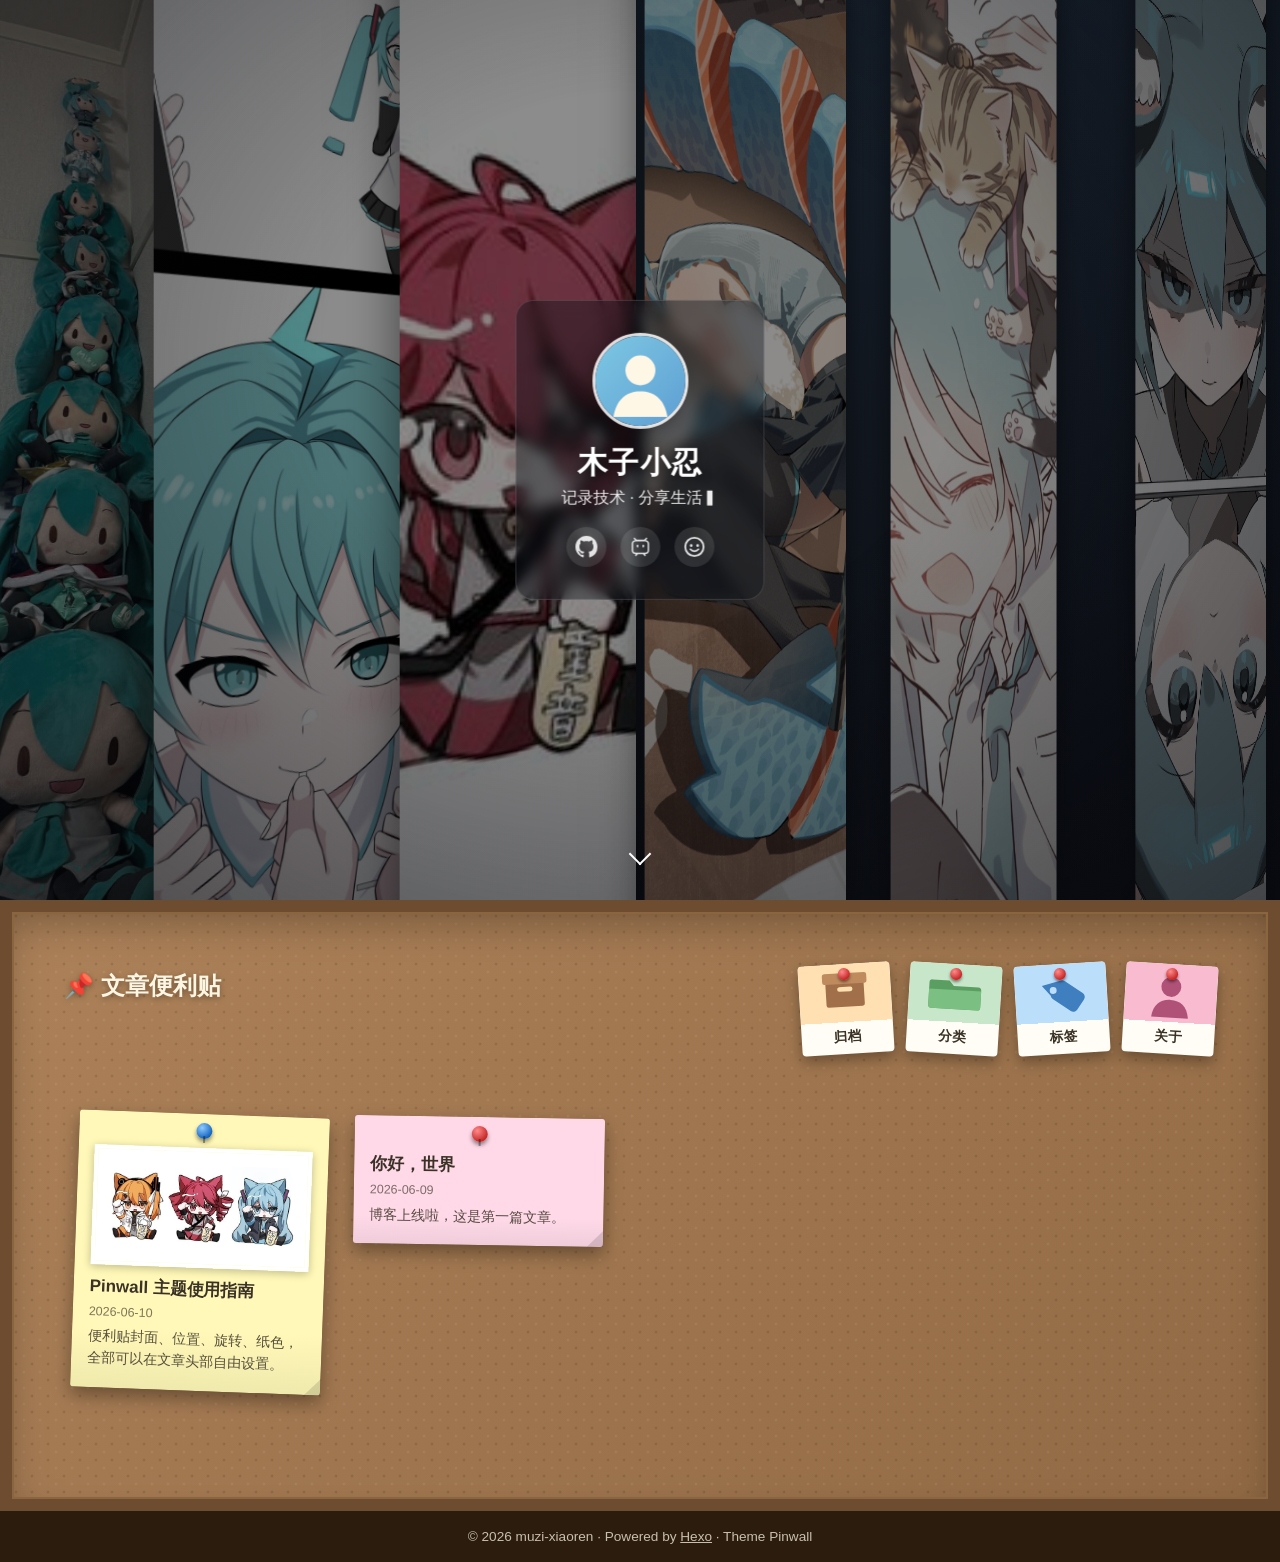
==== commit ac3ef6f8: "Site updated: 2026-06-10 19:14:25" ====
--- a/index.html
+++ b/index.html
@@ -1,512 +1,156 @@
-
-
 <!DOCTYPE html>
-<html lang="zh-CN" data-default-color-scheme=auto>
-
-
-
+<html lang="zh-CN">
 <head>
-  <meta charset="UTF-8">
-
-  <link rel="apple-touch-icon" sizes="76x76" href="/img/fluid.png">
-  <link rel="icon" href="/img/fluid.png">
-  
-
-  <meta name="viewport" content="width=device-width, initial-scale=1.0, maximum-scale=5.0, shrink-to-fit=no">
-  <meta http-equiv="x-ua-compatible" content="ie=edge">
-  
-  <meta name="theme-color" content="#2f4154">
-  <meta name="author" content="muzi-xiaoren">
-  <meta name="keywords" content="">
-  
-    <meta name="description" content="个人博客 · 技术与生活">
-<meta property="og:type" content="website">
-<meta property="og:title" content="木子小忍的博客">
-<meta property="og:url" content="https://muzi-xiaoren.github.io/index.html">
-<meta property="og:site_name" content="木子小忍的博客">
-<meta property="og:description" content="个人博客 · 技术与生活">
-<meta property="og:locale" content="zh_CN">
-<meta property="article:author" content="muzi-xiaoren">
-<meta name="twitter:card" content="summary_large_image">
-  
-  
-  
+  <meta charset="utf-8">
+  <meta name="viewport" content="width=device-width, initial-scale=1">
   <title>木子小忍的博客</title>
-
-  <link  rel="stylesheet" href="https://lib.baomitu.com/twitter-bootstrap/4.6.1/css/bootstrap.min.css" />
-
-
-
-
-
-<!-- 主题依赖的图标库，不要自行修改 -->
-<!-- Do not modify the link that theme dependent icons -->
-
-<link rel="stylesheet" href="//at.alicdn.com/t/c/font_1749284_5i9bdhy70f8.css">
-
-
-
-<link rel="stylesheet" href="//at.alicdn.com/t/c/font_1736178_k526ubmyhba.css">
-
-
-<link  rel="stylesheet" href="/css/main.css" />
-
-
-  <link id="highlight-css" rel="stylesheet" href="/css/highlight.css" />
-  
-    <link id="highlight-css-dark" rel="stylesheet" href="/css/highlight-dark.css" />
-  
-
-
-
-
-  <script id="fluid-configs">
-    var Fluid = window.Fluid || {};
-    Fluid.ctx = Object.assign({}, Fluid.ctx)
-    var CONFIG = {"hostname":"muzi-xiaoren.github.io","root":"/","version":"1.9.9","typing":{"enable":true,"typeSpeed":70,"cursorChar":"_","loop":false,"scope":[]},"anchorjs":{"enable":true,"element":"h1,h2,h3,h4,h5,h6","placement":"left","visible":"hover","icon":""},"progressbar":{"enable":true,"height_px":3,"color":"#29d","options":{"showSpinner":false,"trickleSpeed":100}},"code_language":{"enable":true,"default":"TEXT"},"copy_btn":true,"image_caption":{"enable":true},"image_zoom":{"enable":true,"img_url_replace":["",""]},"toc":{"enable":true,"expand_all":true,"placement":"right","headingSelector":"h1,h2,h3,h4,h5,h6","collapseDepth":0},"lazyload":{"enable":true,"loading_img":"/img/loading.gif","onlypost":false,"offset_factor":2},"web_analytics":{"enable":false,"follow_dnt":true,"baidu":null,"google":{"measurement_id":null},"tencent":{"sid":null,"cid":null},"leancloud":{"app_id":null,"app_key":null,"server_url":null,"path":"window.location.pathname","ignore_local":false},"openkounter":{"server_url":"https://open-kounter.mintimate.cn","path":"window.location.pathname","ignore_local":false},"umami":{"src":null,"website_id":null,"domains":null,"start_time":"2024-01-01T00:00:00.000Z","token":null,"api_server":null}},"search_path":"/local-search.xml","include_content_in_search":true};
-
-    if (CONFIG.web_analytics.follow_dnt) {
-      var dntVal = navigator.doNotTrack || window.doNotTrack || navigator.msDoNotTrack;
-      Fluid.ctx.dnt = dntVal && (dntVal.startsWith('1') || dntVal.startsWith('yes') || dntVal.startsWith('on'));
-    }
-  </script>
-  <script  src="/js/utils.js" ></script>
-  <script  src="/js/color-schema.js" ></script>
-  
-
+  <meta name="description" content="个人博客 · 技术与生活">
+  <link rel="stylesheet" href="/css/main.css">
+<meta name="generator" content="Hexo 8.1.2"></head>
+<body class="is-home">
 
   
-<meta name="generator" content="Hexo 8.1.2"></head>
-
-
-<body>
-  
-
-  <header>
-    
-
-<div class="header-inner" style="height: 100vh;">
-  <nav id="navbar" class="navbar fixed-top  navbar-expand-lg navbar-dark scrolling-navbar">
-  <div class="container">
-    <a class="navbar-brand" href="/">
-      <strong>木子小忍</strong>
-    </a>
-
-    <button id="navbar-toggler-btn" class="navbar-toggler" type="button" data-toggle="collapse"
-            data-target="#navbarSupportedContent"
-            aria-controls="navbarSupportedContent" aria-expanded="false" aria-label="Toggle navigation">
-      <div class="animated-icon"><span></span><span></span><span></span></div>
-    </button>
-
-    <!-- Collapsible content (desktop) -->
-    <div class="collapse navbar-collapse" id="navbarSupportedContent">
-      <ul class="navbar-nav ml-auto text-center">
-        
-          
-          
-          
-          
-            <li class="nav-item">
-              <a class="nav-link" href="/" target="_self">
-                <i class="iconfont icon-home-fill"></i>
-                <span>首页</span>
-              </a>
-            </li>
-          
-        
-          
-          
-          
-          
-            <li class="nav-item">
-              <a class="nav-link" href="/archives/" target="_self">
-                <i class="iconfont icon-archive-fill"></i>
-                <span>归档</span>
-              </a>
-            </li>
-          
-        
-          
-          
-          
-          
-            <li class="nav-item">
-              <a class="nav-link" href="/categories/" target="_self">
-                <i class="iconfont icon-category-fill"></i>
-                <span>分类</span>
-              </a>
-            </li>
-          
-        
-          
-          
-          
-          
-            <li class="nav-item">
-              <a class="nav-link" href="/tags/" target="_self">
-                <i class="iconfont icon-tags-fill"></i>
-                <span>标签</span>
-              </a>
-            </li>
-          
-        
-          
-          
-          
-          
-            <li class="nav-item">
-              <a class="nav-link" href="/about/" target="_self">
-                <i class="iconfont icon-user-fill"></i>
-                <span>关于</span>
-              </a>
-            </li>
-          
-        
-        
-          <li class="nav-item" id="search-btn">
-            <a class="nav-link" target="_self" href="javascript:;" data-toggle="modal" data-target="#modalSearch" aria-label="Search">
-              <i class="iconfont icon-search"></i>
-            </a>
-          </li>
-          
-        
-        
-          <li class="nav-item" id="color-toggle-btn">
-            <a class="nav-link" target="_self" href="javascript:;" aria-label="Color Toggle">
-              <i class="iconfont icon-dark" id="color-toggle-icon"></i>
-            </a>
-          </li>
-        
-      </ul>
-    </div>
-  </div>
-</nav>
-
-<!-- Mobile grid menu overlay -->
-<div id="mobile-grid-menu" class="d-lg-none">
-  <div class="mobile-grid-menu-inner">
-    <div class="container">
-      <div class="row">
-        
-          
-          
-          
-          
-            <div class="col-4 mobile-grid-cell">
-              <a href="/" target="_self">
-                <div class="mobile-grid-item">
-                  <i class="iconfont icon-home-fill"></i>
-                  <span>首页</span>
-                </div>
-              </a>
-            </div>
-          
-        
-          
-          
-          
-          
-            <div class="col-4 mobile-grid-cell">
-              <a href="/archives/" target="_self">
-                <div class="mobile-grid-item">
-                  <i class="iconfont icon-archive-fill"></i>
-                  <span>归档</span>
-                </div>
-              </a>
-            </div>
-          
-        
-          
-          
-          
-          
-            <div class="col-4 mobile-grid-cell">
-              <a href="/categories/" target="_self">
-                <div class="mobile-grid-item">
-                  <i class="iconfont icon-category-fill"></i>
-                  <span>分类</span>
-                </div>
-              </a>
-            </div>
-          
-        
-          
-          
-          
-          
-            <div class="col-4 mobile-grid-cell">
-              <a href="/tags/" target="_self">
-                <div class="mobile-grid-item">
-                  <i class="iconfont icon-tags-fill"></i>
-                  <span>标签</span>
-                </div>
-              </a>
-            </div>
-          
-        
-          
-          
-          
-          
-            <div class="col-4 mobile-grid-cell">
-              <a href="/about/" target="_self">
-                <div class="mobile-grid-item">
-                  <i class="iconfont icon-user-fill"></i>
-                  <span>关于</span>
-                </div>
-              </a>
-            </div>
-          
-        
-        
-          <div class="col-4 mobile-grid-cell" id="mobile-search-btn">
-            <a href="javascript:;" data-toggle="modal" data-target="#modalSearch" aria-label="Search">
-              <div class="mobile-grid-item">
-                <i class="iconfont icon-search"></i>
-                <span>搜索</span>
-              </div>
-            </a>
-          </div>
-        
-        
-          <div class="col-4 mobile-grid-cell" id="mobile-color-toggle-btn"
-               data-label-light="开灯"
-               data-label-dark="关灯">
-            <a href="javascript:;" aria-label="Color Toggle">
-              <div class="mobile-grid-item">
-                <i class="iconfont icon-dark" id="mobile-color-toggle-icon"></i>
-                <span id="mobile-color-toggle-label">关灯</span>
-              </div>
-            </a>
-          </div>
-        
-      </div>
-    </div>
-  </div>
-</div>
+  <svg class="svg-defs" width="0" height="0" aria-hidden="true" focusable="false">
+    <defs>
+      <filter id="waterRipple" x="-20%" y="-20%" width="140%" height="140%">
+        <feTurbulence id="waterTurb" type="fractalNoise" baseFrequency="0.008 0.014" numOctaves="2" seed="3" result="noise"/>
+        <feDisplacementMap id="waterDisp" in="SourceGraphic" in2="noise" scale="0" xChannelSelector="R" yChannelSelector="G"/>
+      </filter>
+    </defs>
+  </svg>
 
   
 
-<div id="banner" class="banner" parallax=true
-     style="background: url('/img/default.png') no-repeat center center; background-size: cover;">
-  <div class="full-bg-img">
-    <div class="mask flex-center" style="background-color: rgba(0, 0, 0, 0.3)">
-      <div class="banner-text text-center fade-in-up">
-        <div class="h2">
+  
+
+<section class="hero">
+  <div class="hero-panels" id="heroPanels">
+    
+      
+        <div class="panel"><div class="panel-img" style="background-image:url('/img/background/photo_2025-11-16_14-33-12.jpg')"></div></div>
+      
+        <div class="panel"><div class="panel-img" style="background-image:url('/img/background/photo_2025-12-21_13-12-02.jpg')"></div></div>
+      
+        <div class="panel"><div class="panel-img" style="background-image:url('/img/background/photo_2026-04-04_11-45-15.jpg')"></div></div>
+      
+        <div class="panel"><div class="panel-img" style="background-image:url('/img/background/photo_2026-04-11_10-08-00.jpg')"></div></div>
+      
+        <div class="panel"><div class="panel-img" style="background-image:url('/img/background/photo_2026-04-19_15-50-55.jpg')"></div></div>
+      
+        <div class="panel"><div class="panel-img" style="background-image:url('/img/background/photo_2026-04-19_18-03-11.jpg')"></div></div>
+      
+    
+  </div>
+  <div class="hero-veil"></div>
+
+  <div class="hero-card">
+    <img class="hero-avatar" src="/img/avatar.svg" alt="avatar">
+    <h1 class="hero-name">木子小忍</h1>
+    <p class="hero-slogan" id="heroSlogan" data-text="记录技术 · 分享生活"></p>
+    <div class="hero-socials">
+      
+        <a class="social" href="https://github.com/muzi-xiaoren" target="_blank" rel="noopener" title="GitHub" aria-label="GitHub">
           
-            <span id="subtitle" data-typed-text="记录技术 · 分享生活"></span>
+<svg viewBox="0 0 16 16" width="22" height="22" fill="currentColor" aria-hidden="true"><path d="M8 0C3.58 0 0 3.58 0 8c0 3.54 2.29 6.53 5.47 7.59.4.07.55-.17.55-.38 0-.19-.01-.82-.01-1.49-2.01.37-2.53-.49-2.69-.94-.09-.23-.48-.94-.82-1.13-.28-.15-.68-.52-.01-.53.63-.01 1.08.58 1.23.82.72 1.21 1.87.87 2.33.66.07-.52.28-.87.51-1.07-1.78-.2-3.64-.89-3.64-3.95 0-.87.31-1.59.82-2.15-.08-.2-.36-1.02.08-2.12 0 0 .67-.21 2.2.82.64-.18 1.32-.27 2-.27s1.36.09 2 .27c1.53-1.04 2.2-.82 2.2-.82.44 1.1.16 1.92.08 2.12.51.56.82 1.27.82 2.15 0 3.07-1.87 3.75-3.65 3.95.29.25.54.73.54 1.48 0 1.07-.01 1.93-.01 2.2 0 .21.15.46.55.38A8.01 8.01 0 0 0 16 8c0-4.42-3.58-8-8-8z"/></svg>
+
+
+        </a>
+      
+        <a class="social" href="https://www.bilibili.com" target="_blank" rel="noopener" title="哔哩哔哩" aria-label="哔哩哔哩">
           
-        </div>
+<svg viewBox="0 0 24 24" width="22" height="22" fill="currentColor" aria-hidden="true"><path d="M17.8 4.6l1.4-1.4c.3-.3.3-.8 0-1.1-.3-.3-.8-.3-1.1 0l-1.9 1.9H7.8L5.9 2.1c-.3-.3-.8-.3-1.1 0-.3.3-.3.8 0 1.1l1.4 1.4C4 4.8 2.5 6.5 2.5 8.6v7.2c0 2.3 1.9 4.2 4.2 4.2h.4l-.7.7c-.3.3-.3.8 0 1.1.15.15.35.22.55.22s.4-.07.55-.22l1.8-1.8h5.4l1.8 1.8c.15.15.35.22.55.22s.4-.07.55-.22c.3-.3.3-.8 0-1.1l-.7-.7h.4c2.3 0 4.2-1.9 4.2-4.2V8.6c0-2.1-1.5-3.8-3.7-4zm2.1 11.2c0 1.4-1.1 2.5-2.5 2.5H6.6c-1.4 0-2.5-1.1-2.5-2.5V8.6c0-1.4 1.1-2.5 2.5-2.5h10.8c1.4 0 2.5 1.1 2.5 2.5v7.2zM8.9 9.5c-.5 0-.9.4-.9.9v1.4c0 .5.4.9.9.9s.9-.4.9-.9v-1.4c0-.5-.4-.9-.9-.9zm6.2 0c-.5 0-.9.4-.9.9v1.4c0 .5.4.9.9.9s.9-.4.9-.9v-1.4c0-.5-.4-.9-.9-.9z"/></svg>
 
-        
-      </div>
 
+        </a>
       
-        <div class="scroll-down-bar">
-          <i class="iconfont icon-arrowdown"></i>
-        </div>
+        <a class="social" href="https://bgm.tv" target="_blank" rel="noopener" title="Bangumi" aria-label="Bangumi">
+          
+<svg viewBox="0 0 24 24" width="22" height="22" aria-hidden="true"><circle cx="12" cy="12" r="10" fill="none" stroke="currentColor" stroke-width="2"/><circle cx="8.5" cy="10.5" r="1.5" fill="currentColor"/><circle cx="15.5" cy="10.5" r="1.5" fill="currentColor"/><path d="M7.5 14.5c1.2 1.5 2.7 2.2 4.5 2.2s3.3-.7 4.5-2.2" fill="none" stroke="currentColor" stroke-width="1.8" stroke-linecap="round"/></svg>
+
+
+        </a>
       
     </div>
   </div>
-</div>
+
+  <button class="scroll-down" id="scrollDown" aria-label="向下滚动"><span></span></button>
+</section>
 
 
+<section class="board" id="board">
+  <div class="board-head">
+    <h2 class="board-title">📌 文章便利贴</h2>
+    <div class="board-nav">
+      
+        <a class="nav-note" style="--tilt:-3.5deg" href="/archives/">
+          <span class="nav-note-img" style="background-image:url('/img/notes/archive.svg')"></span>
+          <span class="nav-note-label">归档</span>
+        </a>
+      
+        <a class="nav-note" style="--tilt:3.5deg" href="/categories/">
+          <span class="nav-note-img" style="background-image:url('/img/notes/category.svg')"></span>
+          <span class="nav-note-label">分类</span>
+        </a>
+      
+        <a class="nav-note" style="--tilt:-3.5deg" href="/tags/">
+          <span class="nav-note-img" style="background-image:url('/img/notes/tag.svg')"></span>
+          <span class="nav-note-label">标签</span>
+        </a>
+      
+        <a class="nav-note" style="--tilt:3.5deg" href="/about/">
+          <span class="nav-note-img" style="background-image:url('/img/notes/about.svg')"></span>
+          <span class="nav-note-label">关于</span>
+        </a>
+      
+    </div>
+  </div>
 
-</div>
-
-  </header>
-
-  <main>
+  <div class="board-field" id="boardField">
     
-      <div class="container nopadding-x-md">
-        <div id="board"
-          style="margin-top: 0">
-          
-          <div class="container">
-            <div class="row">
-              <div class="col-12 col-md-10 m-auto">
-                
-
-<h1 style="display: none">木子小忍的博客</h1>
-
-  <div class="row mx-auto index-card">
-    
-    
-    <article class="col-12 col-md-12 mx-auto index-info">
-      <h2 class="index-header">
-        
-        <a href="/2026/06/09/hello-world/" target="_self">
-          你好，世界
-        </a>
-      </h2>
-
-      
-      <a class="index-excerpt index-excerpt__noimg" href="/2026/06/09/hello-world/" target="_self">
-        <div>
-          博客上线啦，这是第一篇文章。
-        </div>
-      </a>
-
-      <div class="index-btm post-metas">
-        
-          <div class="post-meta mr-3">
-            <i class="iconfont icon-date"></i>
-            <time datetime="2026-06-09 12:00" pubdate>
-              2026-06-09
-            </time>
-          </div>
+      <article class="note" data-i="0"
         
         
-          <div class="post-meta mr-3 d-flex align-items-center">
-            <i class="iconfont icon-category"></i>
+        
+        >
+        <a class="note-link" href="/2026/06/10/pinwall-guide/">
+          <span class="pin" aria-hidden="true"></span>
+          <div class="note-water">
             
-
-<span class="category-chains">
-  
-  
+              <div class="note-cover" style="background-image:url('/img/background/photo_2026-04-04_11-45-15.jpg')"></div>
+            
+            <h3 class="note-title">Pinwall 主题使用指南</h3>
+            <time class="note-date">2026-06-10</time>
+            <p class="note-excerpt">便利贴封面、位置、旋转、纸色，全部可以在文章头部自由设置。</p>
+          </div>
+        </a>
+      </article>
     
-      <span class="category-chain">
-        
-  <a href="/categories/%E6%97%A5%E8%AE%B0/" class="category-chain-item">日记</a>
-  
-  
-
-      </span>
-    
-  
-</span>
-
-          </div>
+      <article class="note" data-i="1"
         
         
-          <div class="post-meta">
-            <i class="iconfont icon-tags"></i>
+        
+        >
+        <a class="note-link" href="/2026/06/09/hello-world/">
+          <span class="pin" aria-hidden="true"></span>
+          <div class="note-water">
             
-              <a href="/tags/%E9%9A%8F%E7%AC%94/">#随笔</a>
-            
+            <h3 class="note-title">你好，世界</h3>
+            <time class="note-date">2026-06-09</time>
+            <p class="note-excerpt">博客上线啦，这是第一篇文章。</p>
           </div>
-        
-      </div>
-    </article>
+        </a>
+      </article>
+    
   </div>
 
+  
+</section>
 
 
-
-
-              </div>
-            </div>
-          </div>
-        </div>
-      </div>
-    
-
-    
-      <a id="scroll-top-button" aria-label="TOP" href="#" role="button">
-        <i class="iconfont icon-arrowup" aria-hidden="true"></i>
-      </a>
-    
-
-    
-      <div class="modal fade" id="modalSearch" tabindex="-1" role="dialog" aria-labelledby="ModalLabel"
-     aria-hidden="true">
-  <div class="modal-dialog modal-dialog-scrollable modal-lg" role="document">
-    <div class="modal-content">
-      <div class="modal-header text-center">
-        <h4 class="modal-title w-100 font-weight-bold">搜索</h4>
-        <button type="button" id="local-search-close" class="close" data-dismiss="modal" aria-label="Close">
-          <span aria-hidden="true">&times;</span>
-        </button>
-      </div>
-      <div class="modal-body mx-3">
-        <div class="md-form mb-5">
-          <input type="text" id="local-search-input" class="form-control validate">
-          <label data-error="x" data-success="v" for="local-search-input">关键词</label>
-        </div>
-        <div class="list-group" id="local-search-result"></div>
-      </div>
-    </div>
-  </div>
-</div>
-
-    
-
-    
-  </main>
-
-  <footer>
-    <div class="footer-inner">
-  
-    <div class="footer-content">
-       <a href="https://hexo.io" target="_blank" rel="nofollow noopener"><span>Hexo</span></a> <i class="iconfont icon-love"></i> <a href="https://github.com/fluid-dev/hexo-theme-fluid" target="_blank" rel="nofollow noopener"><span>Fluid</span></a> 
-    </div>
-  
-  
-  
-</div>
-
+  <footer class="site-footer">
+    <span>© 2026 muzi-xiaoren · Powered by <a href="https://hexo.io" target="_blank" rel="noopener">Hexo</a> · Theme Pinwall</span>
   </footer>
 
-  <!-- Scripts -->
-  
-  <script  src="https://lib.baomitu.com/nprogress/0.2.0/nprogress.min.js" ></script>
-  <link  rel="stylesheet" href="https://lib.baomitu.com/nprogress/0.2.0/nprogress.min.css" />
-
-  <script>
-    NProgress.configure({"showSpinner":false,"trickleSpeed":100})
-    NProgress.start()
-    window.addEventListener('load', function() {
-      NProgress.done();
-    })
-  </script>
-
-
-<script  src="https://lib.baomitu.com/jquery/3.6.4/jquery.min.js" ></script>
-<script  src="https://lib.baomitu.com/twitter-bootstrap/4.6.1/js/bootstrap.min.js" ></script>
-<script  src="/js/events.js" ></script>
-<script  src="/js/plugins.js" ></script>
-
-
-  <script  src="https://lib.baomitu.com/typed.js/2.0.12/typed.min.js" ></script>
-  <script>
-    (function (window, document) {
-      var typing = Fluid.plugins.typing;
-      var subtitle = document.getElementById('subtitle');
-      if (!subtitle || !typing) {
-        return;
-      }
-      var text = subtitle.getAttribute('data-typed-text');
-      
-        typing(text);
-      
-    })(window, document);
-  </script>
-
-
-
-
-  
-    <script  src="/js/img-lazyload.js" ></script>
-  
-
-
-
-
-  <script  src="/js/local-search.js" ></script>
-
-
-
-
-
-<!-- 主题的启动项，将它保持在最底部 -->
-<!-- the boot of the theme, keep it at the bottom -->
-<script  src="/js/boot.js" ></script>
-
-
-  
-
-  <noscript>
-    <div class="noscript-warning">博客在允许 JavaScript 运行的环境下浏览效果更佳</div>
-  </noscript>
+  <script src="/js/main.js"></script>
 </body>
 </html>
--- a/css/main.css
+++ b/css/main.css
@@ -1,2407 +1,567 @@
-.anchorjs-link {
-  text-decoration: none !important;
-  transition: opacity 0.2s ease-in-out;
-}
-.markdown-body h1:hover > .anchorjs-link,
-h2:hover > .anchorjs-link,
-h3:hover > .anchorjs-link,
-h4:hover > .anchorjs-link,
-h5:hover > .anchorjs-link,
-h6:hover > .anchorjs-link {
+/* ===========================================================
+   Pinwall 主题样式
+   结构：基础 → 首屏 3D 画廊 → 便利贴板 → 纸张内页 → 响应式
+   =========================================================== */
+
+:root {
+  --ink: #3a3226;            /* 正文墨色 */
+  --paper: #fff8b8;          /* 默认便利贴纸色 */
+  --cork: #a87a4f;           /* 软木板底色 */
+  --wood: #6d4c2f;           /* 木质边框 */
+  --cream: #fdf6e3;          /* 板上浅色文字 */
+}
+
+* { box-sizing: border-box; }
+
+html { scroll-behavior: smooth; }
+
+body {
+  margin: 0;
+  color: var(--ink);
+  font-family: -apple-system, BlinkMacSystemFont, "Segoe UI", "PingFang SC",
+    "Hiragino Sans GB", "Microsoft YaHei", "Noto Sans CJK SC", sans-serif;
+  background: var(--cork);
+}
+
+.svg-defs { position: absolute; }
+
+a { -webkit-tap-highlight-color: transparent; }
+
+/* ============ 首屏：3D 斜置图片画廊 ============ */
+
+.hero {
+  position: relative;
+  height: 100vh;
+  min-height: 560px;
+  overflow: hidden;
+  background: linear-gradient(160deg, #1b2735 0%, #090a0f 100%);
+}
+
+.hero-panels {
+  position: absolute;
+  inset: -7% -5%;
+  display: flex;
+  perspective: 1100px;
+}
+
+.panel {
+  flex: 1;
+  min-width: 0;
+  position: relative;
+  margin-right: -3.5%;
+  transform: rotateY(38deg);
+  filter: brightness(0.55) saturate(0.85);
+  transition: transform 0.75s cubic-bezier(0.22, 0.8, 0.3, 1), filter 0.75s ease;
+  will-change: transform;
+}
+.panel:last-child { margin-right: 0; }
+
+.panel.active {
+  transform: rotateY(0deg) scale(1.05);
+  filter: brightness(1) saturate(1.05);
+  z-index: 6;
+}
+
+.panel-img {
+  position: absolute;
+  inset: 0;
+  background-size: cover;
+  background-position: center;
+  box-shadow: 0 0 50px rgba(0, 0, 0, 0.55);
+}
+
+/* 平铺后的缓慢晃动（作用于内层，避免与外层翻转 transform 冲突） */
+.panel.active .panel-img {
+  animation: sway 5.5s ease-in-out infinite;
+}
+
+/* 水波纹滤镜由 JS 添加 .water 类触发 */
+.water { filter: url(#waterRipple); }
+
+@keyframes sway {
+  0%, 100% { transform: rotateZ(0deg) translateY(0); }
+  25%      { transform: rotateZ(0.45deg) translateY(-4px); }
+  50%      { transform: rotateZ(0deg) translateY(2px); }
+  75%      { transform: rotateZ(-0.45deg) translateY(-2px); }
+}
+
+/* 没有背景图时的渐变占位面板 */
+.panel-fallback.fb-0 { background: linear-gradient(200deg, #355c7d, #6c5b7b); }
+.panel-fallback.fb-1 { background: linear-gradient(200deg, #6c5b7b, #c06c84); }
+.panel-fallback.fb-2 { background: linear-gradient(200deg, #c06c84, #f67280); }
+.panel-fallback.fb-3 { background: linear-gradient(200deg, #f67280, #f8b195); }
+.panel-fallback.fb-4 { background: linear-gradient(200deg, #f8b195, #355c7d); }
+
+.hero-veil {
+  position: absolute;
+  inset: 0;
+  background: radial-gradient(ellipse at 50% 40%, rgba(8, 10, 16, 0) 35%, rgba(8, 10, 16, 0.5) 100%);
+  pointer-events: none;
+  z-index: 7;
+}
+
+/* 居中的个人信息卡 */
+.hero-card {
+  position: absolute;
+  left: 50%;
+  top: 50%;
+  transform: translate(-50%, -50%);
+  z-index: 10;
+  text-align: center;
+  color: #fff;
+  padding: 2rem 2.8rem;
+  background: rgba(13, 16, 26, 0.38);
+  backdrop-filter: blur(7px);
+  -webkit-backdrop-filter: blur(7px);
+  border: 1px solid rgba(255, 255, 255, 0.14);
+  border-radius: 18px;
+  pointer-events: none; /* 卡片不挡鼠标，保证图片感应连续；链接单独恢复 */
+}
+.hero-card a { pointer-events: auto; }
+
+.hero-avatar {
+  width: 96px;
+  height: 96px;
+  border-radius: 50%;
+  object-fit: cover;
+  border: 3px solid rgba(255, 255, 255, 0.85);
+  box-shadow: 0 4px 24px rgba(0, 0, 0, 0.4);
+}
+
+.hero-name {
+  margin: 0.6rem 0 0.2rem;
+  font-size: 1.9rem;
+  letter-spacing: 0.04em;
+  text-shadow: 0 2px 10px rgba(0, 0, 0, 0.5);
+}
+
+.hero-slogan {
+  min-height: 1.5em;
+  margin: 0;
+  font-size: 1.02rem;
+  opacity: 0.92;
+}
+.hero-slogan::after { content: "▍"; animation: blink 1s steps(1) infinite; }
+@keyframes blink { 50% { opacity: 0; } }
+
+.hero-socials {
+  display: flex;
+  justify-content: center;
+  gap: 14px;
+  margin-top: 1rem;
+}
+
+.social {
+  display: inline-flex;
+  padding: 9px;
+  border-radius: 50%;
+  color: #fff;
+  background: rgba(255, 255, 255, 0.13);
+  opacity: 0.88;
+  transition: 0.25s ease;
+}
+.social:hover {
   opacity: 1;
-}
-.banner {
-  height: 100%;
-  position: relative;
+  background: rgba(255, 255, 255, 0.25);
+  transform: translateY(-3px) scale(1.1);
+}
+
+.scroll-down {
+  position: absolute;
+  left: 50%;
+  bottom: 24px;
+  transform: translateX(-50%);
+  width: 44px;
+  height: 44px;
+  border: 0;
+  background: transparent;
+  cursor: pointer;
+  z-index: 10;
+}
+.scroll-down span {
+  display: block;
+  width: 16px;
+  height: 16px;
+  margin: 0 auto;
+  border-right: 2px solid #fff;
+  border-bottom: 2px solid #fff;
+  transform: rotate(45deg);
+  animation: bob 1.6s ease-in-out infinite;
+}
+@keyframes bob {
+  0%, 100% { transform: rotate(45deg) translate(0, 0); opacity: 0.55; }
+  50%      { transform: rotate(45deg) translate(6px, 6px); opacity: 1; }
+}
+
+/* ============ 博客区：软木板 + 图钉便利贴 ============ */
+
+.board {
+  position: relative;
+  padding: 64px 5vw 90px;
+  min-height: 60vh;
+  background-color: var(--cork);
+  background-image:
+    radial-gradient(rgba(255, 243, 224, 0.07) 1.2px, transparent 1.7px),
+    radial-gradient(rgba(61, 38, 16, 0.16) 1.2px, transparent 1.7px),
+    linear-gradient(135deg, rgba(255, 255, 255, 0.06), rgba(0, 0, 0, 0.14));
+  background-size: 16px 16px, 16px 16px, 100% 100%;
+  background-position: 0 0, 8px 8px, 0 0;
+  box-shadow:
+    inset 0 0 0 12px var(--wood),
+    inset 0 0 0 14px #8a653f,
+    inset 0 18px 46px rgba(0, 0, 0, 0.35);
+}
+
+.board-head {
+  display: flex;
+  justify-content: space-between;
+  align-items: flex-start;
+  flex-wrap: wrap;
+  gap: 20px;
+  margin-bottom: 34px;
+}
+
+.board-title {
+  margin: 6px 0 0;
+  color: var(--cream);
+  font-size: 1.5rem;
+  text-shadow: 0 2px 6px rgba(0, 0, 0, 0.35);
+}
+
+/* —— 右上角：半图便利贴导航（可随时在配置里加新页面） —— */
+.board-nav {
+  display: flex;
+  gap: 16px;
+  flex-wrap: wrap;
+  justify-content: flex-end;
+}
+
+.nav-note {
+  position: relative;
+  width: 92px;
+  padding-bottom: 8px;
+  background: #fffdf5;
+  border-radius: 4px;
   overflow: hidden;
-  cursor: default;
-}
-.banner .mask {
-  position: absolute;
-  width: 100%;
-  height: 100%;
-  background-color: rgba(0,0,0,0.3);
-}
-.banner[parallax="true"] {
-  will-change: transform;
-  -webkit-transform-style: preserve-3d;
-  -webkit-backface-visibility: hidden;
-  transition: transform 0.05s ease-out;
-}
-@media (max-width: 100vh) {
-  .header-inner {
-    max-height: 100vw;
-  }
-  #board {
-    margin-top: -1rem !important;
-  }
-}
-@media (max-width: 79.99vh) {
-  .scroll-down-bar {
-    display: none;
-  }
-}
-#board {
-  position: relative;
-  margin-top: -2rem;
-  padding: 3rem 0;
-  background-color: var(--board-bg-color);
-  transition: background-color 0.2s ease-in-out;
-  border-radius: 0.5rem;
-  z-index: 3;
-  -webkit-box-shadow: 0 12px 15px 0 rgba(0,0,0,0.24), 0 17px 50px 0 rgba(0,0,0,0.19);
-  box-shadow: 0 12px 15px 0 rgba(0,0,0,0.24), 0 17px 50px 0 rgba(0,0,0,0.19);
-}
-.code-widget {
-  display: inline-block;
-  background-color: transparent;
-  font-size: 0.75rem;
-  line-height: 1;
-  font-weight: bold;
-  padding: 0.3rem 0.1rem 0.1rem 0.1rem;
-  position: absolute;
-  right: 0.45rem;
-  top: 0.15rem;
-  z-index: 1;
-}
-.code-widget-light {
-  color: #999;
-}
-.code-widget-dark {
-  color: #bababa;
-}
-.copy-btn {
-  cursor: pointer;
-  user-select: none;
-  -webkit-appearance: none;
-  outline: none;
-}
-.copy-btn > i {
-  font-size: 0.75rem !important;
-  font-weight: 400;
-  margin-right: 0.15rem;
+  text-decoration: none;
+  color: var(--ink);
+  box-shadow: 0 6px 14px rgba(0, 0, 0, 0.32);
+  transform: rotate(var(--tilt, 0deg));
+  transition: transform 0.35s ease, box-shadow 0.35s ease;
+}
+.nav-note:hover {
+  transform: rotate(0deg) translateY(-5px) scale(1.07);
+  box-shadow: 0 12px 24px rgba(0, 0, 0, 0.4);
+}
+.nav-note::after { /* 图钉 */
+  content: "";
+  position: absolute;
+  top: 4px;
+  left: 50%;
+  width: 12px;
+  height: 12px;
+  border-radius: 50%;
+  transform: translateX(-50%);
+  background: radial-gradient(circle at 35% 30%, #ff8a8a, #c62828 70%);
+  box-shadow: 0 2px 3px rgba(0, 0, 0, 0.45);
+}
+
+.nav-note-img {
+  display: block;
+  height: 58px;
+  background-size: cover;
+  background-position: center;
+}
+
+.nav-note-label {
+  display: block;
+  padding-top: 6px;
+  text-align: center;
+  font-size: 0.85rem;
+  font-weight: 600;
+}
+
+/* —— 便利贴本体 —— */
+.board-field { position: relative; }
+
+.note {
+  position: absolute;
+  width: 250px;
+  --paper: #fff8b8;
   opacity: 0;
-  transition: opacity 0.2s ease-in-out;
-}
-.markdown-body pre:hover > .copy-btn > i {
-  opacity: 0.9;
-}
-.markdown-body pre:hover > .copy-btn,
-.markdown-body pre:not(:hover) > .copy-btn {
-  outline: none;
-}
-.license-box {
-  background-color: rgba(27,31,35,0.05);
-  transition: background-color 0.2s ease-in-out;
-  border-radius: 4px;
-  font-size: 0.9rem;
-  overflow: hidden;
-  padding: 1.25rem;
-  position: relative;
-  z-index: 1;
-}
-.license-box .license-icon {
-  position: absolute;
-  top: 50%;
-  left: 100%;
-}
-.license-box .license-icon::after {
-  content: "\e8e4";
-  font-size: 12.5rem;
-  line-height: 1;
-  opacity: 0.1;
-  position: relative;
-  left: -0.85em;
-  bottom: 0.5em;
-  z-index: -1;
-}
-.license-box .license-title {
-  margin-bottom: 1rem;
-}
-.license-box .license-title div:nth-child(1) {
-  line-height: 1.2;
-  margin-bottom: 0.25rem;
-}
-.license-box .license-title div:nth-child(2) {
-  color: var(--sec-text-color);
-  font-size: 0.8rem;
-}
-.license-box .license-meta {
-  align-items: center;
-  display: flex;
-  flex-wrap: wrap;
-  justify-content: flex-start;
-}
-.license-box .license-meta .license-meta-item {
-  align-items: center;
-  justify-content: center;
-  margin-right: 1.5rem;
-}
-.license-box .license-meta .license-meta-item div:nth-child(1) {
-  color: var(--sec-text-color);
-  font-size: 0.8rem;
-  font-weight: normal;
-}
-.license-box .license-meta .license-meta-item i.iconfont {
-  font-size: 1rem;
-}
-@media (max-width: 575px) and (min-width: 425px) {
-  .license-box .license-meta .license-meta-item {
-    display: flex;
-    justify-content: flex-start;
-    flex-wrap: wrap;
-    font-size: 0.8rem;
-    flex: 0 0 50%;
-    max-width: 50%;
-    margin-right: 0;
-  }
-  .license-box .license-meta .license-meta-item div:nth-child(1) {
-    margin-right: 0.5rem;
-  }
-  .license-box .license-meta .license-meta-date {
-    order: -1;
-  }
-}
-@media (max-width: 424px) {
-  .license-box::after {
-    top: -65px;
-  }
-  .license-box .license-meta {
-    flex-direction: column;
-    align-items: flex-start;
-  }
-  .license-box .license-meta .license-meta-item {
-    display: flex;
-    flex-wrap: wrap;
-    font-size: 0.8rem;
-  }
-  .license-box .license-meta .license-meta-item div:nth-child(1) {
-    margin-right: 0.5rem;
-  }
-}
-.footer-inner {
-  padding: 3rem 0 1rem 0;
-  text-align: center;
-}
-.footer-inner > div:not(:first-child) {
-  margin: 0.25rem 0;
-  font-size: 0.85rem;
-}
-.footer-inner .statistics {
-  display: flex;
-  flex-direction: row;
-  justify-content: center;
-}
-.footer-inner .statistics > span {
-  flex: 1;
-  margin: 0 0.25rem;
-}
-.footer-inner .statistics > *:nth-last-child(2):first-child {
-  text-align: right;
-}
-.footer-inner .statistics > *:nth-last-child(2):first-child ~ * {
-  text-align: left;
-}
-.footer-inner .beian {
-  display: flex;
-  flex-direction: row;
-  justify-content: center;
-}
-.footer-inner .beian > * {
-  margin: 0 0.25rem;
-}
-.footer-inner .beian-police {
-  position: relative;
-  overflow: hidden;
-  display: inline-flex;
-  align-items: center;
-  justify-content: left;
-}
-.footer-inner .beian-police img {
-  margin-right: 3px;
-  width: 1rem;
-  height: 1rem;
-  margin-bottom: 0.1rem;
-}
-@media (max-width: 424px) {
-  .footer-inner .statistics {
-    flex-direction: column;
-  }
-  .footer-inner .statistics > *:nth-last-child(2):first-child {
-    text-align: center;
-  }
-  .footer-inner .statistics > *:nth-last-child(2):first-child ~ * {
-    text-align: center;
-  }
-  .footer-inner .beian {
-    flex-direction: column;
-  }
-  .footer-inner .beian .beian-police {
-    justify-content: center;
-  }
-  .footer-inner .beian > *:nth-last-child(2):first-child {
-    text-align: center;
-  }
-  .footer-inner .beian > *:nth-last-child(2):first-child ~ * {
-    text-align: center;
-  }
-}
-sup > a::before,
-.footnote-text::before {
+  transition: opacity 0.4s ease;
+}
+.board-field.ready .note { opacity: 1; }
+.note:hover { z-index: 30; }
+
+/* 纸色轮换（front-matter 的 color 字段可覆盖） */
+.note:nth-of-type(5n+2) { --paper: #ffd9e8; }
+.note:nth-of-type(5n+3) { --paper: #d4f0ff; }
+.note:nth-of-type(5n+4) { --paper: #dcffd9; }
+.note:nth-of-type(5n)   { --paper: #f3e3ff; }
+
+.note-link {
   display: block;
+  position: relative;
+  padding: 34px 16px 18px;
+  text-decoration: none;
+  color: var(--ink);
+  background: linear-gradient(180deg, var(--paper) 0%, var(--paper) 78%, rgba(0, 0, 0, 0.06) 100%),
+    var(--paper);
+  border-radius: 3px;
+  box-shadow: 0 8px 18px rgba(0, 0, 0, 0.35);
+  transform: rotate(var(--rot, 0deg));
+  transition: transform 0.4s ease, box-shadow 0.4s ease;
+}
+.note-link::after { /* 右下角微微翘起的纸角 */
   content: "";
-  margin-top: -5rem;
-  height: 5rem;
-  width: 1px;
-  visibility: hidden;
-}
-sup > a::before,
-.footnote-text::before {
-  display: inline-block;
-}
-.footnote-item::before {
-  display: block;
-  content: "";
-  margin-top: -5rem;
-  height: 5rem;
-  width: 1px;
-  visibility: hidden;
-}
-.footnote-list ol {
-  list-style-type: none;
-  counter-reset: sectioncounter;
-  padding-left: 0.5rem;
-  font-size: 0.95rem;
-}
-.footnote-list ol li:before {
-  font-family: "Helvetica Neue", monospace, "Monaco";
-  content: "[" counter(sectioncounter) "]";
-  counter-increment: sectioncounter;
-}
-.footnote-list ol li+li {
-  margin-top: 0.5rem;
-}
-.footnote-text {
-  padding-left: 0.5em;
-}
-.navbar {
-  background-color: transparent;
-  font-size: 0.875rem;
-  box-shadow: 0 2px 5px 0 rgba(0,0,0,0.16), 0 2px 10px 0 rgba(0,0,0,0.12);
-  -webkit-box-shadow: 0 2px 5px 0 rgba(0,0,0,0.16), 0 2px 10px 0 rgba(0,0,0,0.12);
-}
-.navbar .navbar-brand {
-  color: var(--navbar-text-color);
-}
-.navbar .navbar-toggler .animated-icon span {
-  background-color: var(--navbar-text-color);
-}
-.navbar .nav-item .nav-link {
-  display: block;
-  color: var(--navbar-text-color);
-  transition: color 0.2s ease-in-out, background-color 0.2s ease-in-out;
-}
-.navbar .nav-item .nav-link:hover {
-  color: var(--link-hover-color);
-}
-.navbar .nav-item .nav-link:focus {
-  color: var(--navbar-text-color);
-}
-.navbar .nav-item .nav-link i {
-  font-size: 0.875rem;
-  line-height: inherit;
-}
-.navbar .nav-item .nav-link i:only-child {
-  margin: 0 0.2rem;
-}
-.navbar .navbar-toggler {
-  border-width: 0;
-  outline: 0;
-}
-.navbar.scrolling-navbar {
-  will-change: background, padding;
-  -webkit-transition: background 0.5s ease-in-out, padding 0.5s ease-in-out;
-  transition: background 0.5s ease-in-out, padding 0.5s ease-in-out;
-}
-@media (min-width: 600px) {
-  .navbar.scrolling-navbar {
-    padding-top: 12px;
-    padding-bottom: 12px;
-  }
-  .navbar.scrolling-navbar .navbar-nav > li {
-    -webkit-transition-duration: 1s;
-    transition-duration: 1s;
-  }
-}
-.navbar.scrolling-navbar.top-nav-collapse {
-  padding-top: 5px;
-  padding-bottom: 5px;
-}
-.navbar .dropdown-menu {
-  font-size: 0.875rem;
-  color: var(--navbar-text-color);
-  background-color: rgba(0,0,0,0.3);
-  border: none;
-  min-width: 8rem;
-  -webkit-transition: background 0.5s ease-in-out, padding 0.5s ease-in-out;
-  transition: background 0.5s ease-in-out, padding 0.5s ease-in-out;
-}
-@media (max-width: 991.98px) {
-  .navbar .dropdown-menu {
-    text-align: center;
-  }
-}
-.navbar .dropdown-item {
-  color: var(--navbar-text-color);
-}
-.navbar .dropdown-item:hover,
-.navbar .dropdown-item:focus {
-  color: var(--link-hover-color);
-  background-color: rgba(0,0,0,0.1);
-}
-@media (min-width: 992px) {
-  .navbar .dropdown:hover > .dropdown-menu {
-    display: block;
-  }
-  .navbar .dropdown > .dropdown-toggle:active {
-    pointer-events: none;
-  }
-  .navbar .dropdown-menu {
-    top: 95%;
-  }
-}
-.navbar .animated-icon {
-  width: 30px;
-  height: 20px;
-  position: relative;
-  margin: 0;
-  -webkit-transform: rotate(0deg);
-  -moz-transform: rotate(0deg);
-  -o-transform: rotate(0deg);
-  transform: rotate(0deg);
-  -webkit-transition: 0.5s ease-in-out;
-  -moz-transition: 0.5s ease-in-out;
-  -o-transition: 0.5s ease-in-out;
-  transition: 0.5s ease-in-out;
-  cursor: pointer;
-}
-.navbar .animated-icon span {
-  display: block;
-  position: absolute;
-  height: 3px;
-  width: 100%;
-  border-radius: 9px;
-  opacity: 1;
-  left: 0;
-  -webkit-transform: rotate(0deg);
-  -moz-transform: rotate(0deg);
-  -o-transform: rotate(0deg);
-  transform: rotate(0deg);
-  -webkit-transition: 0.25s ease-in-out;
-  -moz-transition: 0.25s ease-in-out;
-  -o-transition: 0.25s ease-in-out;
-  transition: 0.25s ease-in-out;
-  background: #fff;
-}
-.navbar .animated-icon span:nth-child(1) {
-  top: 0;
-}
-.navbar .animated-icon span:nth-child(2) {
-  top: 10px;
-}
-.navbar .animated-icon span:nth-child(3) {
-  top: 20px;
-}
-.navbar .animated-icon.open span:nth-child(1) {
-  top: 11px;
-  -webkit-transform: rotate(135deg);
-  -moz-transform: rotate(135deg);
-  -o-transform: rotate(135deg);
-  transform: rotate(135deg);
-}
-.navbar .animated-icon.open span:nth-child(2) {
-  opacity: 0;
-  left: -60px;
-}
-.navbar .animated-icon.open span:nth-child(3) {
-  top: 11px;
-  -webkit-transform: rotate(-135deg);
-  -moz-transform: rotate(-135deg);
-  -o-transform: rotate(-135deg);
-  transform: rotate(-135deg);
-}
-.navbar .dropdown-collapse,
-.top-nav-collapse,
-.navbar-col-show {
-  background-color: var(--navbar-bg-color);
-}
-@media (max-width: 767px) {
-  .navbar {
-    font-size: 1rem;
-    line-height: 2.5rem;
-  }
-}
-.banner-text {
-  color: var(--subtitle-color);
-  max-width: calc(960px - 6rem);
-  width: 80%;
-  overflow-wrap: break-word;
-}
-.banner-text .typed-cursor {
-  margin: 0 0.2rem;
-}
-@media (max-width: 767px) {
-  #subtitle,
-  .typed-cursor {
-    font-size: 1.5rem;
-  }
-}
-@media (max-width: 575px) {
-  .banner-text {
-    font-size: 0.9rem;
-  }
-  #subtitle,
-  .typed-cursor {
-    font-size: 1.35rem;
-  }
-}
-#mobile-grid-menu {
-  display: block;
-  position: fixed;
-  top: 0;
-  left: 0;
+  position: absolute;
   right: 0;
   bottom: 0;
-  z-index: 1029;
-  overflow-y: auto;
-  -webkit-overflow-scrolling: touch;
-  pointer-events: none;
-  opacity: 0;
-  transform: translateY(-12px);
-  transition: opacity 0.18s ease, transform 0.18s ease;
-  will-change: opacity, transform;
-  background-color: var(--navbar-bg-color);
-}
-#mobile-grid-menu.show {
-  pointer-events: auto;
-  opacity: 1;
-  transform: translateY(0);
-}
-#mobile-grid-menu.show .mobile-grid-cell,
-#mobile-grid-menu.show .mobile-grid-group-header {
-  animation: mobile-grid-cell-in 0.18s ease both;
-}
-#mobile-grid-menu .mobile-grid-menu-inner {
-  padding-top: 70px;
-  padding-bottom: 2rem;
-}
-#mobile-grid-menu .mobile-grid-group-header {
-  color: var(--navbar-text-color);
-  font-size: 0.8rem;
-  opacity: 0.6;
-  text-transform: uppercase;
-  letter-spacing: 0.05em;
-  padding: 1rem 15px 0.4rem;
-  border-top: 1px solid rgba(255,255,255,0.1);
-  margin-top: 0.5rem;
-}
-#mobile-grid-menu .mobile-grid-group-header:first-child {
-  border-top: none;
-  margin-top: 0;
-}
-#mobile-grid-menu .mobile-grid-group-header i {
-  margin-right: 0.3rem;
-  font-size: 0.8rem;
-}
-#mobile-grid-menu .mobile-grid-cell {
-  padding: 0.5rem;
-}
-#mobile-grid-menu .mobile-grid-item {
-  display: flex;
-  flex-direction: column;
+  width: 0;
+  height: 0;
+  border-style: solid;
+  border-width: 0 0 16px 16px;
+  border-color: transparent transparent rgba(0, 0, 0, 0.12) transparent;
+}
+.note:hover .note-link {
+  transform: rotate(0deg) scale(1.05);
+  box-shadow: 0 18px 34px rgba(0, 0, 0, 0.45);
+}
+.note:hover .note-water { animation: sway 5s ease-in-out infinite; }
+
+/* 图钉（颜色轮换） */
+.pin {
+  position: absolute;
+  top: 9px;
+  left: 50%;
+  transform: translateX(-50%);
+  width: 16px;
+  height: 16px;
+  border-radius: 50%;
+  background: radial-gradient(circle at 35% 30%, #8ecbff, #1565c0 70%);
+  box-shadow: 0 3px 4px rgba(0, 0, 0, 0.45);
+  z-index: 3;
+}
+.pin::after {
+  content: "";
+  position: absolute;
+  top: 13px;
+  left: 50%;
+  width: 2px;
+  height: 7px;
+  transform: translateX(-50%);
+  background: rgba(0, 0, 0, 0.35);
+}
+.note:nth-of-type(3n)   .pin { background: radial-gradient(circle at 35% 30%, #ffd54f, #f57f17 70%); }
+.note:nth-of-type(3n+2) .pin { background: radial-gradient(circle at 35% 30%, #ff8a8a, #c62828 70%); }
+
+.note-cover {
+  height: 120px;
+  margin-bottom: 10px;
+  background-size: cover;
+  background-position: center;
+  border: 4px solid #fff;
+  box-shadow: 0 2px 8px rgba(0, 0, 0, 0.25);
+}
+
+.note-title { margin: 0.2rem 0; font-size: 1.06rem; line-height: 1.4; }
+.note-date { font-size: 0.78rem; opacity: 0.65; }
+.note-excerpt { margin: 0.4rem 0 0; font-size: 0.88rem; line-height: 1.55; opacity: 0.85; }
+
+/* 翻页便利贴 */
+.board-pager {
+  display: flex;
+  justify-content: center;
   align-items: center;
-  justify-content: center;
-  padding: 1rem 0.5rem;
-  border-radius: 12px;
-  background-color: rgba(255,255,255,0.08);
-  transition: background-color 0.2s ease-in-out, transform 0.15s ease-in-out;
-  cursor: pointer;
-  min-height: 80px;
-}
-#mobile-grid-menu .mobile-grid-item:hover,
-#mobile-grid-menu .mobile-grid-item:active {
-  background-color: rgba(255,255,255,0.18);
-  transform: scale(0.96);
-}
-#mobile-grid-menu .mobile-grid-item i {
-  font-size: 1.6rem;
-  color: var(--navbar-text-color);
-  margin-bottom: 0.4rem;
-  line-height: 1;
-}
-#mobile-grid-menu .mobile-grid-item span {
-  font-size: 0.78rem;
-  color: var(--navbar-text-color);
-  text-align: center;
-  line-height: 1.2;
-  word-break: break-word;
-}
-#mobile-grid-menu a {
+  gap: 18px;
+  margin-top: 46px;
+  position: relative;
+  z-index: 5;
+}
+.board-pager.in-sheet { margin-top: 26px; }
+.pager-info { color: var(--cream); }
+
+.pager-note {
+  display: inline-block;
+  max-width: 42vw;
+  padding: 0.5em 1em;
+  background: #fffdf5;
+  border-radius: 4px;
+  color: var(--ink);
   text-decoration: none;
-  color: var(--navbar-text-color);
-}
-#mobile-grid-menu a:hover {
-  color: var(--navbar-text-color);
-}
-@media (max-width: 991.98px) {
-  #navbarSupportedContent {
-    display: none !important;
-  }
-}
-.modal-dialog .modal-content {
-  background-color: var(--board-bg-color);
-  border: 0;
-  border-radius: 0.125rem;
-  -webkit-box-shadow: 0 5px 11px 0 rgba(0,0,0,0.18), 0 4px 15px 0 rgba(0,0,0,0.15);
-  box-shadow: 0 5px 11px 0 rgba(0,0,0,0.18), 0 4px 15px 0 rgba(0,0,0,0.15);
-}
-.modal-dialog .modal-content .modal-header {
-  border-bottom-color: var(--line-color);
-  transition: border-bottom-color 0.2s ease-in-out;
-}
-.close {
-  color: var(--text-color);
-}
-.close:hover {
-  color: var(--link-hover-color);
-}
-.close:focus {
-  outline: 0;
-}
-.modal-dialog .modal-content .modal-header {
-  border-top-left-radius: 0.125rem;
-  border-top-right-radius: 0.125rem;
-  border-bottom: 1px solid #dee2e6;
-}
-.md-form {
-  position: relative;
-  margin-top: 1.5rem;
-  margin-bottom: 1.5rem;
-}
-.md-form input[type] {
-  -webkit-box-sizing: content-box;
-  box-sizing: content-box;
-  background-color: transparent;
-  border: none;
-  border-bottom: 1px solid #ced4da;
-  border-radius: 0;
-  outline: none;
-  -webkit-box-shadow: none;
-  box-shadow: none;
-  transition: border-color 0.15s ease-in-out, box-shadow 0.15s ease-in-out, -webkit-box-shadow 0.15s ease-in-out;
-}
-.md-form input[type]:focus:not([readonly]) {
-  border-bottom: 1px solid #4285f4;
-  -webkit-box-shadow: 0 1px 0 0 #4285f4;
-  box-shadow: 0 1px 0 0 #4285f4;
-}
-.md-form input[type]:focus:not([readonly]) + label {
-  color: #4285f4;
-}
-.md-form input[type].valid,
-.md-form input[type]:focus.valid {
-  border-bottom: 1px solid #00c851;
-  -webkit-box-shadow: 0 1px 0 0 #00c851;
-  box-shadow: 0 1px 0 0 #00c851;
-}
-.md-form input[type].valid + label,
-.md-form input[type]:focus.valid + label {
-  color: #00c851;
-}
-.md-form input[type].invalid,
-.md-form input[type]:focus.invalid {
-  border-bottom: 1px solid #f44336;
-  -webkit-box-shadow: 0 1px 0 0 #f44336;
-  box-shadow: 0 1px 0 0 #f44336;
-}
-.md-form input[type].invalid + label,
-.md-form input[type]:focus.invalid + label {
-  color: #f44336;
-}
-.md-form input[type].validate {
-  margin-bottom: 2.5rem;
-}
-.md-form input[type].form-control {
-  height: auto;
-  padding: 0.6rem 0 0.4rem 0;
-  margin: 0 0 0.5rem 0;
-  color: var(--text-color);
-  background-color: transparent;
-  border-radius: 0;
-}
-.md-form label {
-  font-size: 0.8rem;
-  position: absolute;
-  top: -1rem;
-  left: 0;
-  color: #757575;
-  cursor: text;
-  transition: color 0.2s ease-out;
-}
-.modal-open[style] {
-  padding-right: 0 !important;
-  overflow: auto;
-}
-.modal-open[style] #navbar[style] {
-  padding-right: 1rem !important;
-}
-#nprogress .bar {
-  height: 3px !important;
-  background-color: #29d !important;
-}
-#nprogress .peg {
-  box-shadow: 0 0 14px #29d, 0 0 8px #29d !important;
-}
-@media (max-width: 575px) {
-  #nprogress .bar {
-    display: none;
-  }
-}
-.noscript-warning {
-  background-color: #f55;
-  color: #fff;
-  font-family: sans-serif;
-  font-size: 1rem;
-  font-weight: bold;
-  position: fixed;
-  left: 0;
-  bottom: 0;
-  text-align: center;
-  width: 100%;
-  z-index: 99;
-}
-.pagination {
-  margin-top: 3rem;
-  justify-content: center;
-}
-.pagination .space {
-  align-self: flex-end;
-}
-.pagination .page-number,
-.pagination .current,
-.pagination .extend {
-  outline: 0;
-  border: 0;
-  background-color: transparent;
-  font-size: 0.9rem;
-  padding: 0.5rem 0.75rem;
-  line-height: 1.25;
-  border-radius: 0.125rem;
-}
-.pagination .page-number {
-  margin: 0 0.05rem;
-}
-.pagination .page-number:hover,
-.pagination .current {
-  transition: background-color 0.2s ease-in-out;
-  background-color: var(--link-hover-bg-color);
-}
-.qr-trigger {
-  cursor: pointer;
-  position: relative;
-}
-.qr-trigger:hover .qr-img {
-  display: block;
-  transition: all 0.3s;
-}
-.qr-img {
-  max-width: 12rem;
-  position: absolute;
-  right: -5.25rem;
-  z-index: 99;
-  display: none;
-  border-radius: 0.2rem;
-  background-color: transparent;
-  box-shadow: 0 0 20px -5px rgba(158,158,158,0.2);
-}
-.scroll-down-bar {
-  position: absolute;
-  width: 100%;
-  height: 6rem;
-  text-align: center;
-  cursor: pointer;
-  bottom: 0;
-}
-.scroll-down-bar i.iconfont {
-  font-size: 2rem;
-  font-weight: bold;
-  display: inline-block;
-  position: relative;
-  padding-top: 2rem;
-  color: var(--subtitle-color);
-  transform: translateZ(0);
-  animation: scroll-down 1.5s infinite;
-}
-#scroll-top-button {
-  position: fixed;
-  z-index: 99;
-  background: var(--board-bg-color);
-  transition: background-color 0.2s ease-in-out, bottom 0.3s ease;
-  border-radius: 4px;
-  min-width: 40px;
-  min-height: 40px;
-  bottom: -60px;
-  outline: none;
-  display: flex;
-  display: -webkit-flex;
-  align-items: center;
-  box-shadow: 0 2px 5px 0 rgba(0,0,0,0.16), 0 2px 10px 0 rgba(0,0,0,0.12);
-}
-#scroll-top-button i {
-  font-size: 32px;
-  margin: auto;
-  color: var(--sec-text-color);
-}
-#scroll-top-button:hover i,
-#scroll-top-button:active i {
-  animation-name: scroll-top;
-  animation-duration: 1s;
-  animation-delay: 0.1s;
-  animation-timing-function: ease-in-out;
-  animation-iteration-count: infinite;
-  animation-fill-mode: forwards;
-  animation-direction: alternate;
-}
-#local-search-result .search-list-title {
-  border-left: 3px solid #0d47a1;
-}
-#local-search-result .search-list-content {
-  padding: 0 1.25rem;
-}
-#local-search-result .search-word {
-  color: #ff4500;
-}
-#toc {
-  visibility: hidden;
-}
-.toc-header {
-  margin-bottom: 0.5rem;
-  font-weight: bold;
-  line-height: 1.2;
-}
-.toc-header,
-.toc-header > i {
-  font-size: 1.25rem;
-}
-.toc-body {
-  max-height: 75vh;
-  overflow-y: auto;
-  overflow: -moz-scrollbars-none;
-  -ms-overflow-style: none;
-}
-.toc-body ol {
-  list-style: none;
-  padding-inline-start: 1rem;
-}
-.toc-body::-webkit-scrollbar {
-  display: none;
-}
-.tocbot-list {
-  position: relative;
-}
-.tocbot-list ol {
-  list-style: none;
-  padding-left: 1rem;
-}
-.tocbot-list a {
-  font-size: 0.95rem;
-}
-.tocbot-list ol a {
-  font-size: 0.85rem;
-}
-.tocbot-link {
-  color: var(--text-color);
-}
-.toc-toggle {
-  display: inline-block;
-  width: 0.7rem;
-  text-align: center;
-  margin-right: 0.15rem;
-  cursor: pointer;
-  user-select: none;
-  color: var(--text-color);
-  font-size: 0.9rem;
-  line-height: 1;
-  transition: transform 0.2s ease-in-out;
-}
-.toc-toggle.toc-toggle-collapsed {
-  transform: rotate(0deg);
-}
-.toc-toggle.toc-toggle-expanded {
-  transform: rotate(90deg);
-}
-.toc-toggle.toc-toggle-placeholder {
-  visibility: hidden;
-  pointer-events: none;
-  cursor: default;
-  transform: none;
-}
-.tocbot-active-link {
-  font-weight: bold;
-  color: var(--link-hover-color);
-}
-.tocbot-is-collapsed {
-  max-height: 0;
-}
-.tocbot-is-collapsible {
-  overflow: hidden;
-  transition: all 0.3s ease-in-out;
-}
-.toc-list-item {
-  padding: 0.1rem 0;
-  display: -webkit-box;
-  -webkit-box-orient: vertical;
-  -webkit-line-clamp: 2;
-  overflow: hidden;
-  text-overflow: ellipsis;
-}
-.toc-list-item.is-active-li::before {
-  height: 1rem;
-  margin: 0.25rem 0;
-  visibility: visible;
-}
-.toc-list-item::before {
-  width: 0.15rem;
-  height: 0.2rem;
-  position: absolute;
-  left: 0.25rem;
-  content: "";
-  border-radius: 2px;
-  margin: 0.65rem 0;
-  background: var(--link-hover-color);
-  visibility: hidden;
-  transition: height 0.1s ease-in-out, margin 0.1s ease-in-out, visibility 0.1s ease-in-out;
-}
-.sidebar {
-  position: -webkit-sticky;
-  position: sticky;
-  top: 2rem;
-  padding: 3rem 0;
-}
-html {
-  font-size: 16px;
-  letter-spacing: 0.02em;
-}
-html,
-body {
-  height: 100%;
-  font-family: var(--font-family-sans-serif);
-  overflow-wrap: break-word;
-}
-body {
-  transition: color 0.2s ease-in-out, background-color 0.2s ease-in-out;
-  background-color: var(--body-bg-color);
-  color: var(--text-color);
-  -webkit-font-smoothing: antialiased;
-  -moz-osx-font-smoothing: grayscale;
-}
-body a {
-  color: var(--text-color);
-  text-decoration: none;
-  cursor: pointer;
-  transition: color 0.2s ease-in-out, background-color 0.2s ease-in-out;
-}
-body a:hover {
-  color: var(--link-hover-color);
-  text-decoration: none;
-  transition: color 0.2s ease-in-out, background-color 0.2s ease-in-out;
-}
-code {
-  color: inherit;
-}
-table {
-  font-size: inherit;
-  color: var(--post-text-color);
-}
-img[lazyload] {
-  object-fit: cover;
-}
-*[align="left"] {
-  text-align: left;
-}
-*[align="center"] {
-  text-align: center;
-}
-*[align="right"] {
-  text-align: right;
-}
-::-webkit-scrollbar {
-  width: 6px;
-  height: 6px;
-}
-::-webkit-scrollbar-thumb {
-  background-color: var(--scrollbar-color);
-  border-radius: 6px;
-}
-::-webkit-scrollbar-thumb:hover {
-  background-color: var(--scrollbar-hover-color);
-}
-::-webkit-scrollbar-corner {
-  background-color: transparent;
-}
-label {
-  margin-bottom: 0;
-}
-i.iconfont {
-  font-size: 1em;
-  line-height: 1;
-}
-body.mobile-menu-open {
-  overflow: hidden;
-}
-:root {
-  --color-mode: "light";
-  --body-bg-color: #eee;
-  --board-bg-color: #fff;
-  --text-color: #3c4858;
-  --sec-text-color: #718096;
-  --post-text-color: #2c3e50;
-  --post-heading-color: #1a202c;
-  --post-link-color: #0366d6;
-  --link-hover-color: #30a9de;
-  --link-hover-bg-color: #f8f9fa;
-  --line-color: #eaecef;
-  --navbar-bg-color: #2f4154;
-  --navbar-text-color: #fff;
-  --subtitle-color: #fff;
-  --scrollbar-color: #c4c6c9;
-  --scrollbar-hover-color: #a6a6a6;
-  --button-bg-color: transparent;
-  --button-hover-bg-color: #f2f3f5;
-  --highlight-bg-color: #f6f8fa;
-  --inlinecode-bg-color: rgba(175,184,193,0.2);
-  --fold-title-color: #3c4858;
-  --fold-border-color: #eaecef;
-}
-@media (prefers-color-scheme: dark) {
-  :root {
-    --color-mode: "dark";
-  }
-  :root:not([data-user-color-scheme]) {
-    --body-bg-color: #181c27;
-    --board-bg-color: #252d38;
-    --text-color: #c4c6c9;
-    --sec-text-color: #a7a9ad;
-    --post-text-color: #c4c6c9;
-    --post-heading-color: #c4c6c9;
-    --post-link-color: #1589e9;
-    --link-hover-color: #30a9de;
-    --link-hover-bg-color: #364151;
-    --line-color: #435266;
-    --navbar-bg-color: #1f3144;
-    --navbar-text-color: #d0d0d0;
-    --subtitle-color: #d0d0d0;
-    --scrollbar-color: #687582;
-    --scrollbar-hover-color: #9da8b3;
-    --button-bg-color: transparent;
-    --button-hover-bg-color: #46647e;
-    --highlight-bg-color: #303030;
-    --inlinecode-bg-color: rgba(99,110,123,0.4);
-    --fold-title-color: #c4c6c9;
-    --fold-border-color: #435266;
-  }
-  :root:not([data-user-color-scheme]) img {
-    -webkit-filter: brightness(0.9);
-    filter: brightness(0.9);
-    transition: filter 0.2s ease-in-out;
-  }
-  :root:not([data-user-color-scheme]) .license-box {
-    background-color: rgba(62,75,94,0.35);
-    transition: background-color 0.2s ease-in-out;
-  }
-  :root:not([data-user-color-scheme]) .gt-comment-admin .gt-comment-content {
-    background-color: transparent;
-    transition: background-color 0.2s ease-in-out;
-  }
-}
-@media not print {
-  [data-user-color-scheme="dark"] {
-    --body-bg-color: #181c27;
-    --board-bg-color: #252d38;
-    --text-color: #c4c6c9;
-    --sec-text-color: #a7a9ad;
-    --post-text-color: #c4c6c9;
-    --post-heading-color: #c4c6c9;
-    --post-link-color: #1589e9;
-    --link-hover-color: #30a9de;
-    --link-hover-bg-color: #364151;
-    --line-color: #435266;
-    --navbar-bg-color: #1f3144;
-    --navbar-text-color: #d0d0d0;
-    --subtitle-color: #d0d0d0;
-    --scrollbar-color: #687582;
-    --scrollbar-hover-color: #9da8b3;
-    --button-bg-color: transparent;
-    --button-hover-bg-color: #46647e;
-    --highlight-bg-color: #303030;
-    --inlinecode-bg-color: rgba(99,110,123,0.4);
-    --fold-title-color: #c4c6c9;
-    --fold-border-color: #435266;
-  }
-  [data-user-color-scheme="dark"] img {
-    -webkit-filter: brightness(0.9);
-    filter: brightness(0.9);
-    transition: filter 0.2s ease-in-out;
-  }
-  [data-user-color-scheme="dark"] .license-box {
-    background-color: rgba(62,75,94,0.35);
-    transition: background-color 0.2s ease-in-out;
-  }
-  [data-user-color-scheme="dark"] .gt-comment-admin .gt-comment-content {
-    background-color: transparent;
-    transition: background-color 0.2s ease-in-out;
-  }
-}
-@media print {
-  :root {
-    --color-mode: "light";
-  }
-}
-.fade-in-up {
-  -webkit-animation-name: fade-in-up;
-  animation-name: fade-in-up;
-}
-.hidden-mobile {
-  display: block;
-}
-.visible-mobile {
-  display: none;
-}
-@media (max-width: 575px) {
-  .hidden-mobile {
-    display: none;
-  }
-  .visible-mobile {
-    display: block;
-  }
-}
-.nomargin-x {
-  margin-left: 0 !important;
-  margin-right: 0 !important;
-}
-.nopadding-x {
-  padding-left: 0 !important;
-  padding-right: 0 !important;
-}
-@media (max-width: 767px) {
-  .nopadding-x-md {
-    padding-left: 0 !important;
-    padding-right: 0 !important;
-  }
-}
-.flex-center {
-  display: -webkit-box;
-  display: -ms-flexbox;
-  display: flex;
-  -webkit-box-align: center;
-  -ms-flex-align: center;
-  align-items: center;
-  -webkit-box-pack: center;
-  -ms-flex-pack: center;
-  justify-content: center;
-  height: 100%;
-}
-.hover-with-bg {
-  display: inline-block;
-  line-height: 1;
-}
-.hover-with-bg:hover {
-  background-color: var(--link-hover-bg-color);
-  transition-duration: 0.2s;
-  transition-timing-function: ease-in-out;
-  border-radius: 0.2rem;
-}
-@-moz-keyframes fade-in-up {
-  from {
-    opacity: 0;
-    -webkit-transform: translate3d(0, 100%, 0);
-    transform: translate3d(0, 100%, 0);
-  }
-  to {
-    opacity: 1;
-    -webkit-transform: translate3d(0, 0, 0);
-    transform: translate3d(0, 0, 0);
-  }
-}
-@-webkit-keyframes fade-in-up {
-  from {
-    opacity: 0;
-    -webkit-transform: translate3d(0, 100%, 0);
-    transform: translate3d(0, 100%, 0);
-  }
-  to {
-    opacity: 1;
-    -webkit-transform: translate3d(0, 0, 0);
-    transform: translate3d(0, 0, 0);
-  }
-}
-@-o-keyframes fade-in-up {
-  from {
-    opacity: 0;
-    -webkit-transform: translate3d(0, 100%, 0);
-    transform: translate3d(0, 100%, 0);
-  }
-  to {
-    opacity: 1;
-    -webkit-transform: translate3d(0, 0, 0);
-    transform: translate3d(0, 0, 0);
-  }
-}
-@keyframes fade-in-up {
-  from {
-    opacity: 0;
-    -webkit-transform: translate3d(0, 100%, 0);
-    transform: translate3d(0, 100%, 0);
-  }
-  to {
-    opacity: 1;
-    -webkit-transform: translate3d(0, 0, 0);
-    transform: translate3d(0, 0, 0);
-  }
-}
-@-moz-keyframes scroll-down {
-  0% {
-    opacity: 0.8;
-    top: 0;
-  }
-  50% {
-    opacity: 0.4;
-    top: -1em;
-  }
-  100% {
-    opacity: 0.8;
-    top: 0;
-  }
-}
-@-webkit-keyframes scroll-down {
-  0% {
-    opacity: 0.8;
-    top: 0;
-  }
-  50% {
-    opacity: 0.4;
-    top: -1em;
-  }
-  100% {
-    opacity: 0.8;
-    top: 0;
-  }
-}
-@-o-keyframes scroll-down {
-  0% {
-    opacity: 0.8;
-    top: 0;
-  }
-  50% {
-    opacity: 0.4;
-    top: -1em;
-  }
-  100% {
-    opacity: 0.8;
-    top: 0;
-  }
-}
-@keyframes scroll-down {
-  0% {
-    opacity: 0.8;
-    top: 0;
-  }
-  50% {
-    opacity: 0.4;
-    top: -1em;
-  }
-  100% {
-    opacity: 0.8;
-    top: 0;
-  }
-}
-@-moz-keyframes scroll-top {
-  0% {
-    -webkit-transform: translateY(0);
-    transform: translateY(0);
-  }
-  50% {
-    -webkit-transform: translateY(-0.35rem);
-    transform: translateY(-0.35rem);
-  }
-  100% {
-    -webkit-transform: translateY(0);
-    transform: translateY(0);
-  }
-}
-@-webkit-keyframes scroll-top {
-  0% {
-    -webkit-transform: translateY(0);
-    transform: translateY(0);
-  }
-  50% {
-    -webkit-transform: translateY(-0.35rem);
-    transform: translateY(-0.35rem);
-  }
-  100% {
-    -webkit-transform: translateY(0);
-    transform: translateY(0);
-  }
-}
-@-o-keyframes scroll-top {
-  0% {
-    -webkit-transform: translateY(0);
-    transform: translateY(0);
-  }
-  50% {
-    -webkit-transform: translateY(-0.35rem);
-    transform: translateY(-0.35rem);
-  }
-  100% {
-    -webkit-transform: translateY(0);
-    transform: translateY(0);
-  }
-}
-@keyframes scroll-top {
-  0% {
-    -webkit-transform: translateY(0);
-    transform: translateY(0);
-  }
-  50% {
-    -webkit-transform: translateY(-0.35rem);
-    transform: translateY(-0.35rem);
-  }
-  100% {
-    -webkit-transform: translateY(0);
-    transform: translateY(0);
-  }
-}
-@-moz-keyframes mobile-grid-cell-in {
-  from {
-    opacity: 0;
-    transform: scale(0.82) translateY(10px);
-  }
-  to {
-    opacity: 1;
-    transform: scale(1) translateY(0);
-  }
-}
-@-webkit-keyframes mobile-grid-cell-in {
-  from {
-    opacity: 0;
-    transform: scale(0.82) translateY(10px);
-  }
-  to {
-    opacity: 1;
-    transform: scale(1) translateY(0);
-  }
-}
-@-o-keyframes mobile-grid-cell-in {
-  from {
-    opacity: 0;
-    transform: scale(0.82) translateY(10px);
-  }
-  to {
-    opacity: 1;
-    transform: scale(1) translateY(0);
-  }
-}
-@keyframes mobile-grid-cell-in {
-  from {
-    opacity: 0;
-    transform: scale(0.82) translateY(10px);
-  }
-  to {
-    opacity: 1;
-    transform: scale(1) translateY(0);
-  }
-}
-@media print {
-  header,
-  footer,
-  .side-col,
-  #scroll-top-button,
-  .post-prevnext,
-  #comments {
-    display: none !important;
-  }
-  .markdown-body a:not([href^='#']):not([href^='javascript:']):not(.print-no-link)::after {
-    content: ' (' attr(href) ')';
-    font-size: 0.8rem;
-    color: var(--post-text-color);
-    opacity: 0.8;
-  }
-  .markdown-body > h1,
-  .markdown-body h2 {
-    border-bottom-color: transparent !important;
-  }
-  .markdown-body > h1,
-  .markdown-body h2,
-  .markdown-body h3,
-  .markdown-body h4,
-  .markdown-body h5,
-  .markdown-body h6 {
-    margin-top: 1.25em !important;
-    margin-bottom: 0.25em !important;
-  }
-  .markdown-body [data-anchorjs-icon]::after {
-    display: none;
-  }
-  .markdown-body figure.highlight table,
-  .markdown-body figure.highlight tbody,
-  .markdown-body figure.highlight tr,
-  .markdown-body figure.highlight td.code,
-  .markdown-body figure.highlight td.code pre {
-    width: 100% !important;
-    display: block !important;
-  }
-  .markdown-body figure.highlight pre > code {
-    white-space: pre-wrap;
-  }
-  .markdown-body figure.highlight .gutter,
-  .markdown-body figure.highlight .code-widget {
-    display: none !important;
-  }
-  .post-metas a {
-    text-decoration: none;
-  }
-}
-@media not print {
-  #seo-header {
-    display: none;
-  }
-}
-.index-card {
-  margin-bottom: 2.5rem;
-}
-.index-img img {
-  display: block;
-  width: 100%;
-  height: 10rem;
-  object-fit: cover;
-  box-shadow: 0 5px 11px 0 rgba(0,0,0,0.18), 0 4px 15px 0 rgba(0,0,0,0.15);
-  border-radius: 0.25rem;
-  background-color: transparent;
-}
-.index-info {
-  display: flex;
-  flex-direction: column;
-  justify-content: space-between;
-  padding-top: 0.5rem;
-  padding-bottom: 0.5rem;
-}
-.index-header {
-  color: var(--text-color);
-  font-size: 1.5rem;
-  font-weight: bold;
-  line-height: 1.4;
-  white-space: nowrap;
-  overflow: hidden;
-  text-overflow: ellipsis;
-  margin-bottom: 0.25rem;
-}
-.index-header .index-pin {
-  color: var(--text-color);
-  font-size: 1.5rem;
-  margin-right: 0.15rem;
-}
-.index-btm {
-  color: var(--sec-text-color);
-}
-.index-btm a {
-  color: var(--sec-text-color);
-}
-.index-excerpt {
-  color: var(--sec-text-color);
-  margin: 0.5rem 0;
-  height: calc(1.4rem * 3);
-  overflow: hidden;
-  display: flex;
-}
-.index-excerpt > div {
-  width: 100%;
-  line-height: 1.4rem;
-  word-break: break-word;
-  display: -webkit-box;
-  -webkit-box-orient: vertical;
-  -webkit-line-clamp: 3;
-}
-.index-excerpt__noimg {
-  height: auto;
-  max-height: calc(1.4rem * 3);
-}
-@media (max-width: 767px) {
-  .index-info {
-    padding-top: 1.25rem;
-  }
-  .index-header {
-    font-size: 1.25rem;
-    white-space: normal;
-    overflow: hidden;
-    word-break: break-word;
-    display: -webkit-box;
-    -webkit-box-orient: vertical;
-    -webkit-line-clamp: 2;
-  }
-  .index-header .index-pin {
-    font-size: 1.25rem;
-  }
-  .index-excerpt {
-    height: auto;
-    max-height: calc(1.4rem * 3);
-    margin: 0.25rem 0;
-  }
-}
-#valine.v[data-class=v] .status-bar,
-#valine.v[data-class=v] .veditor,
-#valine.v[data-class=v] .vinput,
-#valine.v[data-class=v] .vbtn,
-#valine.v[data-class=v] p,
-#valine.v[data-class=v] pre code {
-  color: var(--text-color);
-}
-#valine.v[data-class=v] .vinput::placeholder {
-  color: var(--sec-text-color);
-}
-#valine.v[data-class=v] .vicon {
-  fill: var(--text-color);
-}
-.gt-container .gt-comment-content:hover {
-  -webkit-box-shadow: none;
-  box-shadow: none;
-}
-.gt-container .gt-comment-body {
-  color: var(--text-color) !important;
-  transition: color 0.2s ease-in-out;
-}
-#remark-km423lmfdslkm34-back {
-  z-index: 1030;
-}
-#remark-km423lmfdslkm34-node {
-  z-index: 1031;
-}
-.markdown-body .highlight pre,
-.markdown-body pre {
-  padding: 1.45rem 1rem;
-}
-.markdown-body pre code.hljs {
-  padding: 0;
-}
-.markdown-body pre[class*="language-"] {
-  padding-top: 1.45rem;
-  padding-bottom: 1.45rem;
-  padding-right: 1rem;
-  line-height: 1.5;
-  margin-bottom: 1rem;
-}
-.markdown-body .code-wrapper {
-  position: relative;
-  border-radius: 4px;
-  margin-bottom: 1rem;
-}
-.markdown-body .hljs,
-.markdown-body .highlight pre,
-.markdown-body .code-wrapper pre,
-.markdown-body figure.highlight td.gutter {
-  transition: color 0.2s ease-in-out, background-color 0.2s ease-in-out;
-  background-color: var(--highlight-bg-color);
-}
-pre[class*=language-].line-numbers {
-  position: initial;
-}
-figure {
-  margin: 1rem 0;
-}
-figure.highlight {
-  position: relative;
-}
-figure.highlight table {
-  border: 0;
-  margin: 0;
-  width: auto;
-  border-radius: 4px;
-}
-figure.highlight td {
-  border: 0;
-  padding: 0;
-}
-figure.highlight tr {
-  border: 0;
-}
-figure.highlight td.code {
-  width: 100%;
-}
-figure.highlight td.gutter {
-  display: table-cell;
-  position: -webkit-sticky;
-  position: sticky;
-  left: 0;
-  z-index: 1;
-}
-figure.highlight td.gutter pre {
-  text-align: right;
-  padding: 0 0.75rem;
-  border-radius: initial;
-  border-right: 1px solid #999;
-}
-figure.highlight td.gutter pre span.line {
-  color: #999;
-}
-figure.highlight td.code > pre {
-  border-top-left-radius: 0;
-  border-bottom-left-radius: 0;
-}
-.markdown-body {
-  font-size: 1rem;
-  line-height: 1.6;
-  font-family: var(--font-family-sans-serif);
-  margin-bottom: 2rem;
-  color: var(--post-text-color);
-}
-.markdown-body > h1,
-.markdown-body h2 {
-  border-bottom-color: var(--line-color);
-}
-.markdown-body > h1,
-.markdown-body h2,
-.markdown-body h3,
-.markdown-body h4,
-.markdown-body h5,
-.markdown-body h6 {
-  color: var(--post-heading-color);
-  transition: color 0.2s ease-in-out, border-bottom-color 0.2s ease-in-out;
-  font-weight: bold;
-  margin-bottom: 0.75em;
-  margin-top: 2em;
-}
-.markdown-body > h1::before,
-.markdown-body h2::before,
-.markdown-body h3::before,
-.markdown-body h4::before,
-.markdown-body h5::before,
-.markdown-body h6::before {
-  display: block;
-  content: "";
-  margin-top: -5rem;
-  height: 5rem;
-  width: 1px;
-  visibility: hidden;
-}
-.markdown-body > h1:focus,
-.markdown-body h2:focus,
-.markdown-body h3:focus,
-.markdown-body h4:focus,
-.markdown-body h5:focus,
-.markdown-body h6:focus {
-  outline: none;
-}
-.markdown-body a {
-  color: var(--post-link-color);
-}
-.markdown-body strong {
-  font-weight: bold;
-}
-.markdown-body code {
-  tab-size: 4;
-  background-color: var(--inlinecode-bg-color);
-  transition: background-color 0.2s ease-in-out;
-}
-.markdown-body table tr {
-  background-color: var(--board-bg-color);
-  transition: background-color 0.2s ease-in-out;
-}
-.markdown-body table tr:nth-child(2n) {
-  background-color: var(--board-bg-color);
-  transition: background-color 0.2s ease-in-out;
-}
-.markdown-body table th,
-.markdown-body table td {
-  border-color: var(--line-color);
-  transition: border-color 0.2s ease-in-out;
-}
-.markdown-body pre {
-  font-size: 85% !important;
-}
-.markdown-body pre .mermaid {
-  text-align: center;
-}
-.markdown-body pre .mermaid > svg {
-  min-width: 100%;
-}
-.markdown-body p > img,
-.markdown-body p > a > img,
-.markdown-body figure > img,
-.markdown-body figure > a > img {
-  max-width: 90%;
-  margin: 1.5rem auto;
-  display: block;
-  box-shadow: 0 5px 11px 0 rgba(0,0,0,0.18), 0 4px 15px 0 rgba(0,0,0,0.15);
-  border-radius: 4px;
-  background-color: transparent;
-}
-.markdown-body blockquote {
-  color: var(--sec-text-color);
-}
-.markdown-body details {
-  cursor: pointer;
-}
-.markdown-body details summary {
-  outline: none;
-}
-hr,
-.markdown-body hr {
-  background-color: initial;
-  border-top: 1px solid var(--line-color);
-  transition: border-top-color 0.2s ease-in-out;
-}
-.markdown-body hr {
-  height: 0;
-  margin: 2rem 0;
-}
-.markdown-body figcaption.image-caption {
-  font-size: 0.8rem;
-  color: var(--post-text-color);
-  opacity: 0.65;
-  line-height: 1;
-  margin: -0.75rem auto 2rem;
-  text-align: center;
-}
-.markdown-body figcaption:not(.image-caption) {
-  display: none;
-}
-.post-content,
-post-custom {
-  box-sizing: border-box;
-  padding-left: 10%;
-  padding-right: 10%;
-}
-@media (max-width: 767px) {
-  .post-content,
-  post-custom {
-    padding-left: 2rem;
-    padding-right: 2rem;
-  }
-  .page-content,
-  .post-content {
-    overflow: hidden;
-  }
-}
-@media (max-width: 424px) {
-  .post-content,
-  post-custom {
-    padding-left: 1rem;
-    padding-right: 1rem;
-  }
-  .page-content,
-  .post-content {
-    overflow: hidden;
-  }
-  .anchorjs-link-left {
-    opacity: 0 !important;
-  }
-}
-.page-content strong,
-.post-content strong {
-  font-weight: bold;
-}
-.page-content > *:nth-child(2),
-.post-content > *:nth-child(2) {
-  margin-top: 0;
-}
-.page-content img,
-.post-content img {
-  object-fit: cover;
-  max-width: 100%;
-}
-.post-metas {
-  display: flex;
-  flex-wrap: wrap;
-  font-size: 0.9rem;
-}
-.post-meta > *:not(.hover-with-bg) {
-  margin-right: 0.2rem;
-}
-.post-prevnext {
-  display: flex;
-  flex-wrap: wrap;
-  justify-content: space-between;
-  font-size: 0.9rem;
-  margin-left: -0.35rem;
-  margin-right: -0.35rem;
-}
-.post-prevnext .post-prev,
-.post-prevnext .post-next {
-  display: flex;
-  padding-left: 0;
-  padding-right: 0;
-}
-.post-prevnext .post-prev i,
-.post-prevnext .post-next i {
-  font-size: 1.5rem;
-}
-.post-prevnext .post-prev a,
-.post-prevnext .post-next a {
-  display: flex;
-  align-items: center;
-}
-.post-prevnext .post-prev .hidden-mobile,
-.post-prevnext .post-next .hidden-mobile {
-  display: -webkit-box;
-  -webkit-box-orient: vertical;
-  -webkit-line-clamp: 2;
-  text-overflow: ellipsis;
-  overflow: hidden;
-}
-@media (max-width: 575px) {
-  .post-prevnext .post-prev .hidden-mobile,
-  .post-prevnext .post-next .hidden-mobile {
-    display: none;
-  }
-}
-.post-prevnext .post-prev:hover i,
-.post-prevnext .post-prev:active i,
-.post-prevnext .post-next:hover i,
-.post-prevnext .post-next:active i {
-  -webkit-animation-duration: 1s;
-  animation-duration: 1s;
-  -webkit-animation-delay: 0.1s;
-  animation-delay: 0.1s;
-  -webkit-animation-timing-function: ease-in-out;
-  animation-timing-function: ease-in-out;
-  -webkit-animation-iteration-count: infinite;
-  animation-iteration-count: infinite;
-  -webkit-animation-fill-mode: forwards;
-  animation-fill-mode: forwards;
-  -webkit-animation-direction: alternate;
-  animation-direction: alternate;
-}
-.post-prevnext .post-prev:hover i,
-.post-prevnext .post-prev:active i {
-  -webkit-animation-name: post-prev-anim;
-  animation-name: post-prev-anim;
-}
-.post-prevnext .post-next:hover i,
-.post-prevnext .post-next:active i {
-  -webkit-animation-name: post-next-anim;
-  animation-name: post-next-anim;
-}
-.post-prevnext .post-next {
-  justify-content: flex-end;
-}
-.post-prevnext .fa-chevron-left {
-  margin-right: 0.5rem;
-}
-.post-prevnext .fa-chevron-right {
-  margin-left: 0.5rem;
-}
-#seo-header {
-  color: var(--post-heading-color);
-  font-weight: bold;
-  margin-top: 0.5em;
-  margin-bottom: 0.75em;
-  border-bottom-color: var(--line-color);
-  border-bottom-style: solid;
-  border-bottom-width: 2px;
-  line-height: 1.5;
-}
-.custom,
-#comments {
-  margin-top: 2rem;
-}
-#comments noscript {
-  display: block;
-  text-align: center;
-  padding: 2rem 0;
-}
-.visitors {
-  font-size: 0.8em;
-  padding: 0.45rem;
-  float: right;
-}
-a.fancybox:hover {
-  text-decoration: none;
-}
-mjx-container,
-.mjx-container {
-  overflow-x: auto;
-  overflow-y: hidden !important;
-  padding: 0.5em 0;
-}
-mjx-container:focus,
-.mjx-container:focus,
-mjx-container svg:focus,
-.mjx-container svg:focus {
-  outline: none;
-}
-.mjx-char {
-  line-height: 1;
-}
-.katex-block {
-  overflow-x: auto;
-}
-.katex,
-.mjx-mrow {
-  white-space: pre-wrap !important;
-}
-.footnote-ref [class*=hint--][aria-label]:after {
-  max-width: 12rem;
-  white-space: nowrap;
-  overflow: hidden;
-  text-overflow: ellipsis;
-}
-@-moz-keyframes post-prev-anim {
-  0% {
-    -webkit-transform: translateX(0);
-    transform: translateX(0);
-  }
-  50% {
-    -webkit-transform: translateX(-0.35rem);
-    transform: translateX(-0.35rem);
-  }
-  100% {
-    -webkit-transform: translateX(0);
-    transform: translateX(0);
-  }
-}
-@-webkit-keyframes post-prev-anim {
-  0% {
-    -webkit-transform: translateX(0);
-    transform: translateX(0);
-  }
-  50% {
-    -webkit-transform: translateX(-0.35rem);
-    transform: translateX(-0.35rem);
-  }
-  100% {
-    -webkit-transform: translateX(0);
-    transform: translateX(0);
-  }
-}
-@-o-keyframes post-prev-anim {
-  0% {
-    -webkit-transform: translateX(0);
-    transform: translateX(0);
-  }
-  50% {
-    -webkit-transform: translateX(-0.35rem);
-    transform: translateX(-0.35rem);
-  }
-  100% {
-    -webkit-transform: translateX(0);
-    transform: translateX(0);
-  }
-}
-@keyframes post-prev-anim {
-  0% {
-    -webkit-transform: translateX(0);
-    transform: translateX(0);
-  }
-  50% {
-    -webkit-transform: translateX(-0.35rem);
-    transform: translateX(-0.35rem);
-  }
-  100% {
-    -webkit-transform: translateX(0);
-    transform: translateX(0);
-  }
-}
-@-moz-keyframes post-next-anim {
-  0% {
-    -webkit-transform: translateX(0);
-    transform: translateX(0);
-  }
-  50% {
-    -webkit-transform: translateX(0.35rem);
-    transform: translateX(0.35rem);
-  }
-  100% {
-    -webkit-transform: translateX(0);
-    transform: translateX(0);
-  }
-}
-@-webkit-keyframes post-next-anim {
-  0% {
-    -webkit-transform: translateX(0);
-    transform: translateX(0);
-  }
-  50% {
-    -webkit-transform: translateX(0.35rem);
-    transform: translateX(0.35rem);
-  }
-  100% {
-    -webkit-transform: translateX(0);
-    transform: translateX(0);
-  }
-}
-@-o-keyframes post-next-anim {
-  0% {
-    -webkit-transform: translateX(0);
-    transform: translateX(0);
-  }
-  50% {
-    -webkit-transform: translateX(0.35rem);
-    transform: translateX(0.35rem);
-  }
-  100% {
-    -webkit-transform: translateX(0);
-    transform: translateX(0);
-  }
-}
-@keyframes post-next-anim {
-  0% {
-    -webkit-transform: translateX(0);
-    transform: translateX(0);
-  }
-  50% {
-    -webkit-transform: translateX(0.35rem);
-    transform: translateX(0.35rem);
-  }
-  100% {
-    -webkit-transform: translateX(0);
-    transform: translateX(0);
-  }
-}
-.fold {
-  margin: 1rem 0;
-  border: 0.5px solid var(--fold-border-color);
-  position: relative;
-  clear: both;
-  border-radius: 0.125rem;
-}
-.fold .fold-title {
-  color: var(--fold-title-color);
-  padding: 0.5rem 0.75rem;
-  font-size: 0.9rem;
-  font-weight: bold;
-  border-radius: 0.125rem;
-}
-.fold .fold-title:not(.collapsed) > .fold-arrow {
-  transform: rotate(90deg);
-  transform-origin: center center;
-}
-.fold .fold-title .fold-arrow {
-  display: inline-block;
-  margin-right: 0.35rem;
-  transition: transform 0.3s ease-out;
-}
-.fold .fold-content {
-  padding: 1rem 1rem;
-}
-.fold .fold-content > *:last-child {
-  margin-bottom: 0;
-}
-.fold-default,
-.fold-secondary {
-  background-color: rgba(187,187,187,0.25);
-}
-.fold-primary {
-  background-color: rgba(183,160,224,0.25);
-}
-.fold-info {
-  background-color: rgba(160,197,228,0.25);
-}
-.fold-success {
-  background-color: rgba(174,220,174,0.25);
-}
-.fold-warning {
-  background-color: rgba(248,214,166,0.25);
-}
-.fold-danger {
-  background-color: rgba(236,169,167,0.25);
-}
-.fold-light {
-  background-color: rgba(254,254,254,0.25);
-}
-.note {
-  padding: 0.75rem;
-  border-left: 0.35rem solid;
-  border-radius: 0.25rem;
-  margin: 1.5rem 0;
-  color: var(--text-color);
-  transition: color 0.2s ease-in-out;
-  font-size: 0.9rem;
-}
-.note a {
-  color: var(--text-color);
-  transition: color 0.2s ease-in-out;
-}
-.note *:last-child {
-  margin-bottom: 0;
-}
-.note-default,
-.note-secondary {
-  background-color: rgba(187,187,187,0.25);
-  border-color: #777;
-}
-.note-primary {
-  background-color: rgba(183,160,224,0.25);
-  border-color: #6f42c1;
-}
-.note-success {
-  background-color: rgba(174,220,174,0.25);
-  border-color: #5cb85c;
-}
-.note-danger {
-  background-color: rgba(236,169,167,0.25);
-  border-color: #d9534f;
-}
-.note-warning {
-  background-color: rgba(248,214,166,0.25);
-  border-color: #f0ad4e;
-}
-.note-info {
-  background-color: rgba(160,197,228,0.25);
-  border-color: #428bca;
-}
-.note-light {
-  background-color: rgba(254,254,254,0.25);
-  border-color: #0f0f0f;
-}
-.label {
-  display: inline;
-  border-radius: 3px;
-  font-size: 85%;
-  margin: 0;
-  padding: 0.2em 0.4em;
-  color: var(--text-color);
-  transition: color 0.2s ease-in-out;
-}
-.label-default,
-.label-secondary {
-  background-color: rgba(187,187,187,0.25);
-}
-.label-primary {
-  background-color: rgba(183,160,224,0.25);
-}
-.label-info {
-  background-color: rgba(160,197,228,0.25);
-}
-.label-success {
-  background-color: rgba(174,220,174,0.25);
-}
-.label-warning {
-  background-color: rgba(248,214,166,0.25);
-}
-.label-danger {
-  background-color: rgba(236,169,167,0.25);
-}
-.markdown-body .btn {
-  border: 1px solid var(--line-color);
-  background-color: var(--button-bg-color);
-  color: var(--text-color);
-  transition: color 0.2s ease-in-out, background 0.2s ease-in-out, border-color 0.2s ease-in-out;
-  border-radius: 0.25rem;
-  display: inline-block;
-  font-size: 0.875em;
-  line-height: 2;
-  padding: 0 0.75rem;
-  margin-bottom: 1rem;
-}
-.markdown-body .btn:hover {
-  background-color: var(--button-hover-bg-color);
-  text-decoration: none;
-}
-.group-image-container {
-  margin: 1.5rem auto;
-}
-.group-image-container img {
-  margin: 0 auto;
-  border-radius: 3px;
-  background-color: transparent;
-  box-shadow: 0 3px 9px 0 rgba(0,0,0,0.15), 0 3px 9px 0 rgba(0,0,0,0.15);
-}
-.group-image-row {
-  margin-bottom: 0.5rem;
-  display: flex;
-  justify-content: center;
-}
-.group-image-wrap {
-  flex: 1;
-  display: flex;
-  justify-content: center;
-}
-.group-image-wrap:not(:last-child) {
-  margin-right: 0.25rem;
-}
-input[type=checkbox] {
-  margin: 0 0.2em 0.2em 0;
-  vertical-align: middle;
-}
-.list-group a ~ p.h5 {
-  margin-top: 1rem;
-}
-.list-group-item {
-  display: flex;
-  background-color: transparent;
-  border: 0;
-}
-.list-group-item time {
-  flex: 0 0 5rem;
-}
-.list-group-item .list-group-item-title {
-  white-space: nowrap;
-  overflow: hidden;
-  text-overflow: ellipsis;
-}
-@media (max-width: 575px) {
-  .list-group-item {
-    font-size: 0.95rem;
-    padding: 0.5rem 0.75rem;
-  }
-  .list-group-item time {
-    flex: 0 0 4rem;
-  }
-}
-.list-group-item-action {
-  color: var(--text-color);
-}
-.list-group-item-action:focus,
-.list-group-item-action:hover {
-  color: var(--link-hover-color);
-  background-color: var(--link-hover-bg-color);
-}
-.about-avatar {
-  position: relative;
-  margin: -8rem auto 1rem;
-  width: 10rem;
-  height: 10rem;
-  z-index: 3;
-}
-.about-avatar img {
-  width: 100%;
-  height: 100%;
-  border-radius: 50%;
-  background-color: transparent;
-  object-fit: cover;
-  box-shadow: 0 2px 5px 0 rgba(0,0,0,0.16), 0 2px 10px 0 rgba(0,0,0,0.12);
-}
-.about-info > div {
-  margin-bottom: 0.5rem;
-}
-.about-name {
-  font-size: 1.75rem;
-  font-weight: bold;
-}
-.about-intro {
-  font-size: 1rem;
-}
-.about-icons > a:not(:last-child) {
-  margin-right: 0.5rem;
-}
-.about-icons > a > i {
-  font-size: 1.5rem;
-}
-.category-bar .category-list {
-  max-height: 85vh;
-  overflow-y: auto;
-  overflow-x: hidden;
-}
-.category-bar .category-list::-webkit-scrollbar {
-  display: none;
-}
-.category-bar .category-list > .category-sub > a {
-  font-weight: bold;
-  font-size: 1.2rem;
-}
-.category-bar .category-list .category-item-action i {
-  margin: 0;
-}
-.category-bar .category-list .category-subitem.list-group-item {
-  padding-left: 0.5rem;
-  padding-right: 0;
-}
-.category-bar .category-list .category-collapse .category-post-list {
-  margin-top: 0.25rem;
-  margin-bottom: 0.5rem;
-}
-.category-bar .category-list .category-collapse .category-post {
-  font-size: 0.9rem;
-  line-height: 1.75;
-}
-.category-bar .category-list .category-item-action:hover {
-  background-color: initial;
-}
-.category-bar .list-group-item {
-  padding: 0;
-}
-.category-bar .list-group-item.active {
-  color: var(--link-hover-color);
-  background-color: initial;
-  font-weight: bold;
-  font-family: "iconfont";
-  font-style: normal;
-  -webkit-font-smoothing: antialiased;
-}
-.category-bar .list-group-item.active::before {
-  content: "\e61f";
-  font-weight: initial;
-  margin-right: 0.25rem;
-}
-.category-bar .list-group-count {
-  margin-left: 0.2rem;
-  margin-right: 0.2rem;
-  font-size: 0.9em;
-}
-.category-bar .list-group-item-action:focus,
-.category-bar .list-group-item-action:hover {
-  background-color: initial;
-}
-.category-chains {
-  display: flex;
-  flex-wrap: wrap;
-}
-.category-chains > *:not(:last-child) {
-  margin-right: 1em;
-}
-.category:not(:last-child) {
-  margin-bottom: 1rem;
-}
-.category .category-item,
-.category .category-subitem {
-  font-weight: bold;
-  display: flex;
-  align-items: center;
-}
-.category .category-item {
-  font-size: 1.25rem;
-}
-.category .category-subitem {
-  font-size: 1.1rem;
-}
-.category .category-collapse {
-  padding-left: 1.25rem;
-  width: 100%;
-}
-.category .category-count {
-  font-size: 0.9rem;
-  font-weight: initial;
-  min-width: 1.3em;
-  line-height: 1.3em;
-  display: flex;
-  align-items: center;
-}
-.category .category-count i {
-  padding-right: 0.25rem;
-}
-.category .category-count span {
-  width: 2rem;
-}
-.category .category-post {
-  white-space: nowrap;
-  overflow: hidden;
-  text-overflow: ellipsis;
-}
-.category .category-item-action:not(.collapsed) > i {
-  transform: rotate(90deg);
-  transform-origin: center center;
-}
-.category .category-item-action i {
-  transition: transform 0.3s ease-out;
-  display: inline-block;
-  margin-left: 0.25rem;
-}
-.category .category-item-action .category:hover {
-  z-index: 1;
-  color: var(--link-hover-color);
-  text-decoration: none;
-  background-color: var(--link-hover-bg-color);
-}
-.category .row {
-  margin-left: 0;
-  margin-right: 0;
-}
-.tagcloud {
-  padding: 1rem 5%;
-}
-.tagcloud a {
-  display: inline-block;
-  padding: 0.5rem;
-}
-.tagcloud a:hover {
-  color: var(--link-hover-color) !important;
-}
-.links .card {
-  box-shadow: none;
-  min-width: 33%;
-  background-color: transparent;
-  border: 0;
-}
-.links .card-body {
-  margin: 1rem 0;
-  padding: 1rem;
-  border-radius: 0.3rem;
-  display: block;
-  width: 100%;
-  height: 100%;
-}
-.links .card-body:hover .link-avatar {
-  transform: scale(1.1);
-}
-.links .card-content {
-  display: flex;
-  flex-wrap: nowrap;
-  width: 100%;
-  height: 3.5rem;
-}
-.link-avatar {
-  flex: none;
-  width: 3rem;
-  height: 3rem;
-  margin-right: 0.75rem;
-  object-fit: cover;
-  transition-duration: 0.2s;
-  transition-timing-function: ease-in-out;
-}
-.link-avatar img {
-  width: 100%;
-  height: 100%;
-  border-radius: 50%;
-  background-color: transparent;
-  object-fit: cover;
-}
-.link-text {
-  flex: 1;
-  display: grid;
-  flex-direction: column;
-  line-height: 1.5;
-}
-.link-title {
+  box-shadow: 0 4px 10px rgba(0, 0, 0, 0.3);
+  transform: rotate(-1.2deg);
+  transition: 0.3s ease;
   overflow: hidden;
   text-overflow: ellipsis;
   white-space: nowrap;
-  color: var(--text-color);
-  font-weight: bold;
-}
-.link-intro {
-  max-height: 2rem;
+}
+.pager-note:hover { transform: rotate(0deg) translateY(-3px); }
+
+/* ============ 内页（文章 / 页面 / 归档）：图钉白纸 ============ */
+
+.topbar {
+  position: sticky;
+  top: 0;
+  z-index: 50;
+  display: flex;
+  justify-content: space-between;
+  align-items: center;
+  flex-wrap: wrap;
+  gap: 8px;
+  padding: 12px 4vw;
+  background: rgba(43, 28, 14, 0.85);
+  backdrop-filter: blur(8px);
+  -webkit-backdrop-filter: blur(8px);
+}
+.topbar a { color: var(--cream); text-decoration: none; }
+.topbar-title { font-weight: 700; font-size: 1.05rem; }
+.topbar-nav { display: flex; gap: 18px; flex-wrap: wrap; }
+.topbar-nav a:hover { text-decoration: underline; }
+
+.sheet-wrap {
+  display: flex;
+  flex-direction: column;
+  align-items: center;
+  padding: 48px 4vw 80px;
+}
+
+.sheet {
+  position: relative;
+  width: min(860px, 100%);
+  padding: 56px clamp(22px, 5vw, 64px) 48px;
+  background: #fffdf6;
+  border-radius: 6px;
+  box-shadow: 0 14px 40px rgba(0, 0, 0, 0.4);
+}
+
+.big-pin { width: 20px; height: 20px; top: 14px; }
+.big-pin::after { top: 16px; height: 9px; }
+
+.sheet-title { margin: 0 0 0.4rem; font-size: 1.8rem; line-height: 1.35; }
+
+.sheet-meta {
+  display: flex;
+  gap: 8px;
+  flex-wrap: wrap;
+  font-size: 0.9rem;
+  opacity: 0.6;
+  margin-bottom: 1.2rem;
+}
+.sheet-meta a { color: inherit; }
+
+.sheet-content { line-height: 1.85; font-size: 1.02rem; }
+.sheet-content img { max-width: 100%; border-radius: 6px; }
+.sheet-content a { color: #b3541e; }
+.sheet-content h2 { margin-top: 1.8em; padding-bottom: 0.25em; border-bottom: 2px dashed #e0cfa0; }
+.sheet-content blockquote {
+  margin: 1em 0;
+  padding: 0.6em 1em;
+  border-left: 4px solid #e0c36a;
+  background: #faf3dc;
+  border-radius: 4px;
+}
+.sheet-content code {
+  padding: 0.15em 0.4em;
+  background: #f3ead0;
+  border-radius: 4px;
+  font-size: 0.92em;
+}
+
+/* 代码块（hexo highlight.js 输出结构） */
+figure.highlight, .sheet-content pre {
+  margin: 1.2em 0;
+  padding: 14px 16px;
+  background: #2d2a24;
+  color: #f2ead8;
+  border-radius: 8px;
+  overflow: auto;
+}
+figure.highlight table { width: 100%; border-collapse: collapse; margin: 0; }
+figure.highlight .gutter { padding-right: 14px; color: #9a8f76; text-align: right; user-select: none; }
+figure.highlight pre { margin: 0; padding: 0; background: transparent; }
+figure.highlight code, .sheet-content pre code { padding: 0; background: transparent; color: inherit; }
+.highlight .keyword { color: #c792ea; }
+.highlight .string  { color: #c3e88d; }
+.highlight .comment { color: #7d7463; font-style: italic; }
+.highlight .number  { color: #f78c6c; }
+.highlight .function, .highlight .title { color: #82aaff; }
+.highlight .built_in { color: #ffcb6b; }
+
+.sheet-tags { margin-top: 1.6rem; }
+
+.tag-chip {
+  display: inline-block;
+  margin: 4px 8px 0 0;
+  padding: 0.28em 0.85em;
+  background: #fff3bd;
+  border-radius: 999px;
+  color: var(--ink);
+  text-decoration: none;
+  box-shadow: 0 2px 5px rgba(0, 0, 0, 0.15);
+  transform: rotate(-1deg);
+  transition: 0.25s ease;
+}
+.tag-chip:hover { transform: rotate(0deg) scale(1.06); }
+
+.post-nav {
+  display: flex;
+  justify-content: space-between;
+  gap: 16px;
+  width: min(860px, 100%);
+  margin-top: 26px;
+}
+
+.archive-year {
+  margin: 1.4em 0 0.5em;
+  padding-bottom: 0.2em;
+  border-bottom: 2px dashed #d9c79a;
+}
+.archive-list { list-style: none; margin: 0; padding: 0; }
+.archive-list li {
+  display: flex;
+  gap: 14px;
+  padding: 0.45em 0;
+  border-bottom: 1px dotted #e7dcc0;
+}
+.archive-list time { opacity: 0.55; font-variant-numeric: tabular-nums; }
+.archive-list a { color: inherit; text-decoration: none; }
+.archive-list a:hover { text-decoration: underline; }
+
+.cat-list { list-style: none; margin: 0; padding: 0; }
+.cat-list li { padding: 0.5em 0; border-bottom: 1px dotted #e7dcc0; }
+.cat-list a { color: inherit; font-weight: 600; text-decoration: none; }
+.cat-list a:hover { text-decoration: underline; }
+
+.cloud { display: flex; flex-wrap: wrap; }
+
+/* ============ 页脚 ============ */
+
+.site-footer {
+  padding: 18px;
+  text-align: center;
   font-size: 0.85rem;
-  line-height: 1.2;
-  color: var(--sec-text-color);
-  display: -webkit-box;
-  -webkit-box-orient: vertical;
-  -webkit-line-clamp: 2;
-  text-overflow: ellipsis;
-  overflow: hidden;
-}
-@media (max-width: 767px) {
-  .links {
-    display: flex;
-    flex-direction: column;
-    justify-content: center;
-    align-items: center;
-  }
-  .links .card {
-    padding-left: 2rem;
-    padding-right: 2rem;
-  }
-}
-@media (min-width: 768px) {
-  .link-text:only-child {
-    margin-left: 1rem;
-  }
-}
+  color: rgba(253, 246, 227, 0.75);
+  background: #2b1c0e;
+}
+.site-footer a { color: inherit; }
+
+/* ============ 响应式 / 可访问性 ============ */
+
+@media (max-width: 720px) {
+  .hero-card { width: 86vw; padding: 1.5rem 1rem; }
+  .hero-name { font-size: 1.5rem; }
+  .panel { margin-right: -8%; }
+  .board { padding: 56px 6vw 70px; }
+  .board-head { flex-direction: column; }
+  .board-nav { justify-content: flex-start; }
+  .note { width: min(250px, 80vw); }
+  .post-nav { flex-direction: column; }
+  .pager-note { max-width: 100%; }
+}
+
+@media (prefers-reduced-motion: reduce) {
+  *, *::before, *::after { animation: none !important; transition: none !important; }
+  html { scroll-behavior: auto; }
+}
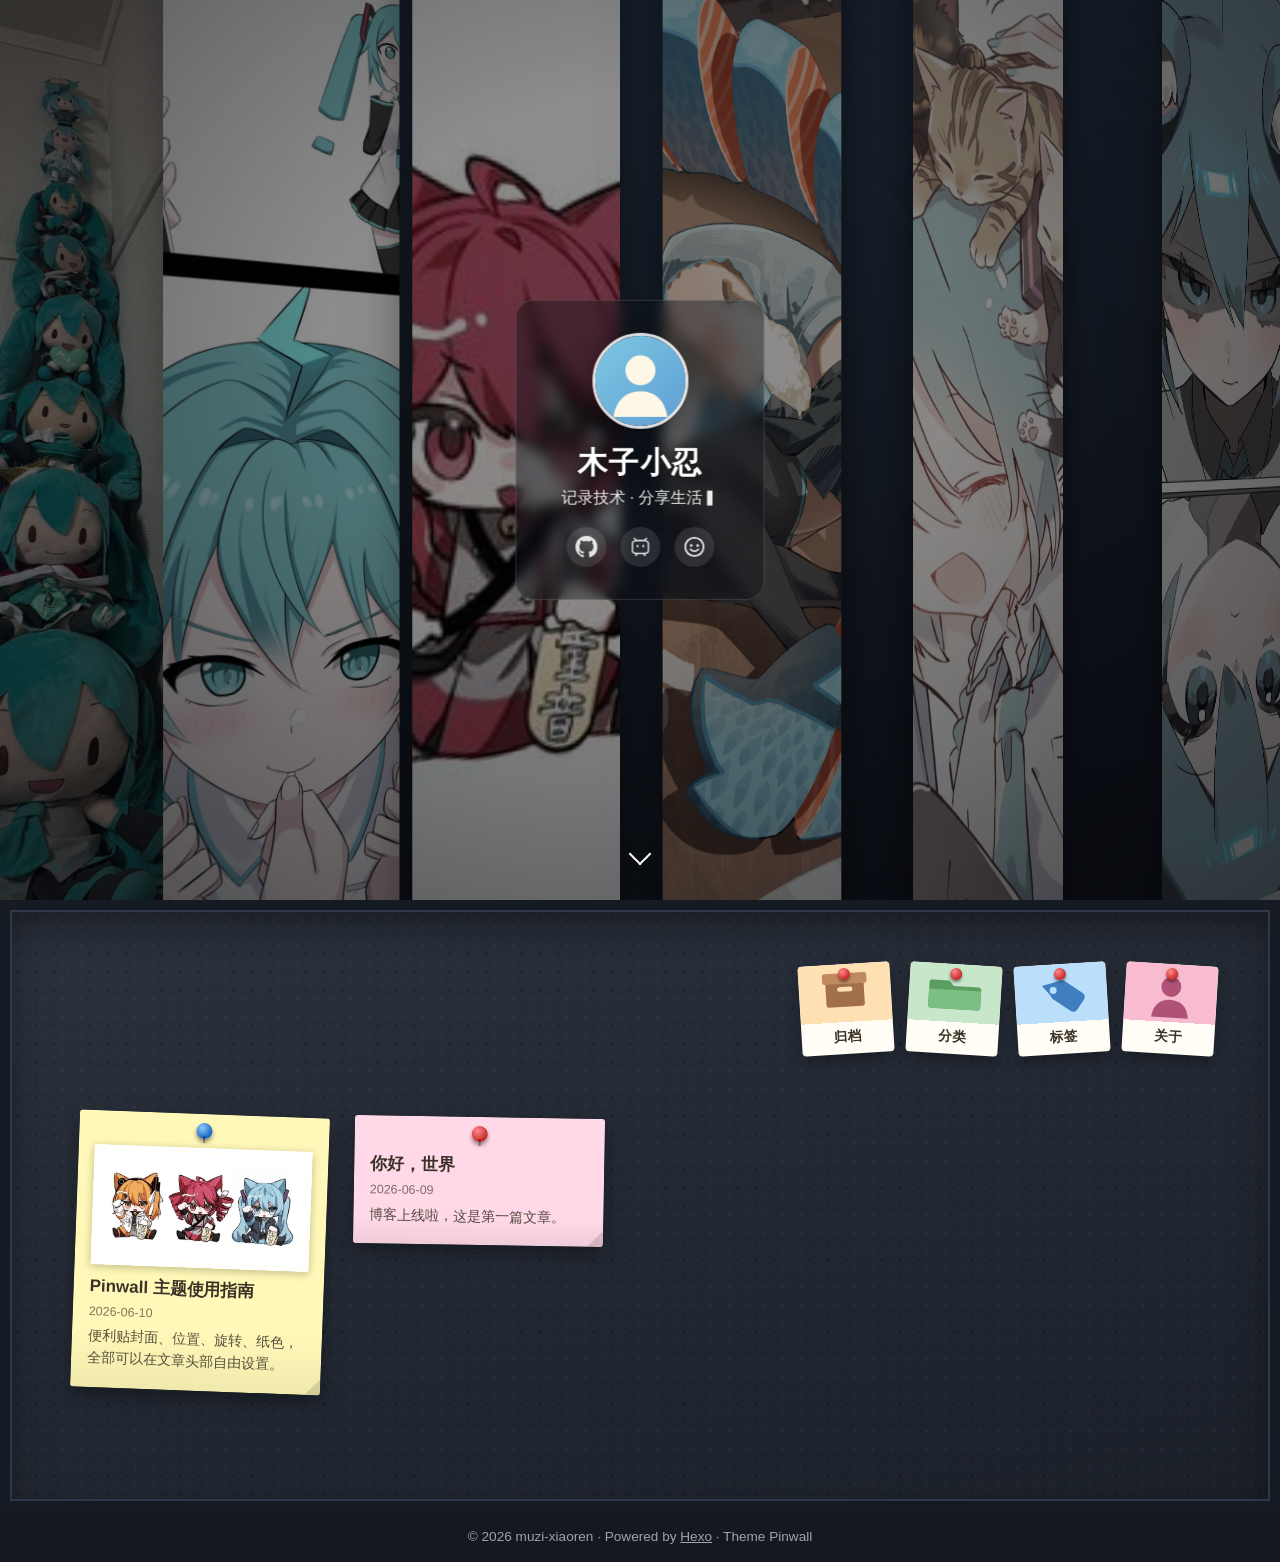
==== commit e3d5622c: "Site updated: 2026-06-11 20:01:19" ====
--- a/index.html
+++ b/index.html
@@ -7,7 +7,7 @@
   <meta name="description" content="个人博客 · 技术与生活">
   <link rel="stylesheet" href="/css/main.css">
 <meta name="generator" content="Hexo 8.1.2"></head>
-<body class="is-home">
+<body class="is-home bs-dark">
 
   
   <svg class="svg-defs" width="0" height="0" aria-hidden="true" focusable="false">
@@ -79,7 +79,6 @@
 
 <section class="board" id="board">
   <div class="board-head">
-    <h2 class="board-title">📌 文章便利贴</h2>
     <div class="board-nav">
       
         <a class="nav-note" style="--tilt:-3.5deg" href="/archives/">
--- a/css/main.css
+++ b/css/main.css
@@ -6,9 +6,40 @@
 :root {
   --ink: #3a3226;            /* 正文墨色 */
   --paper: #fff8b8;          /* 默认便利贴纸色 */
-  --cork: #a87a4f;           /* 软木板底色 */
-  --wood: #6d4c2f;           /* 木质边框 */
-  --cream: #fdf6e3;          /* 板上浅色文字 */
+}
+
+/* ===== 板面/页面底色方案（body 上的 bs-* 类由 board_style 配置生成）===== */
+body.bs-dark {
+  --bd-backdrop: #1d232d;
+  --bd-text: #d8dee9;
+  --bd-topbar: rgba(17, 21, 28, 0.86);
+  --bd-topbar-text: #e6ebf2;
+  --bd-footer: #14181f;
+  --bd-footer-text: rgba(216, 222, 233, 0.7);
+}
+body.bs-paper {
+  --bd-backdrop: #efe8d8;
+  --bd-text: #5a5244;
+  --bd-topbar: rgba(246, 241, 229, 0.92);
+  --bd-topbar-text: #4a4336;
+  --bd-footer: #e2d8c2;
+  --bd-footer-text: rgba(74, 67, 54, 0.75);
+}
+body.bs-felt {
+  --bd-backdrop: #3b525e;
+  --bd-text: #e3ecf0;
+  --bd-topbar: rgba(40, 56, 64, 0.88);
+  --bd-topbar-text: #e3ecf0;
+  --bd-footer: #243239;
+  --bd-footer-text: rgba(227, 236, 240, 0.7);
+}
+body.bs-cork {
+  --bd-backdrop: #9c714a;
+  --bd-text: #fdf6e3;
+  --bd-topbar: rgba(43, 28, 14, 0.85);
+  --bd-topbar-text: #fdf6e3;
+  --bd-footer: #2b1c0e;
+  --bd-footer-text: rgba(253, 246, 227, 0.75);
 }
 
 * { box-sizing: border-box; }
@@ -20,7 +51,7 @@
   color: var(--ink);
   font-family: -apple-system, BlinkMacSystemFont, "Segoe UI", "PingFang SC",
     "Hiragino Sans GB", "Microsoft YaHei", "Noto Sans CJK SC", sans-serif;
-  background: var(--cork);
+  background: var(--bd-backdrop);
 }
 
 .svg-defs { position: absolute; }
@@ -48,18 +79,19 @@
   flex: 1;
   min-width: 0;
   position: relative;
-  margin-right: -3.5%;
-  transform: rotateY(38deg);
+  transform: rotateY(35deg);
   filter: brightness(0.55) saturate(0.85);
-  transition: transform 0.75s cubic-bezier(0.22, 0.8, 0.3, 1), filter 0.75s ease;
-  will-change: transform;
-}
-.panel:last-child { margin-right: 0; }
-
+  transition: flex 0.75s cubic-bezier(0.22, 0.8, 0.3, 1),
+    transform 0.75s cubic-bezier(0.22, 0.8, 0.3, 1), filter 0.75s ease;
+  will-change: flex-grow, transform;
+}
+
+/* 激活：完全摆正 + 弹性展开（邻居自动压缩），并越过暗角蒙版恢复原色 */
 .panel.active {
-  transform: rotateY(0deg) scale(1.05);
+  flex: 3.6;
+  transform: rotateY(0deg);
   filter: brightness(1) saturate(1.05);
-  z-index: 6;
+  z-index: 8;
 }
 
 .panel-img {
@@ -199,7 +231,52 @@
   position: relative;
   padding: 64px 5vw 90px;
   min-height: 60vh;
-  background-color: var(--cork);
+}
+
+/* —— 方案 dark：深夜钉板（默认）—— */
+.bs-dark .board {
+  background-color: #232a36;
+  background-image:
+    radial-gradient(rgba(255, 255, 255, 0.05) 1px, transparent 1.5px),
+    radial-gradient(rgba(0, 0, 0, 0.3) 1px, transparent 1.5px),
+    linear-gradient(165deg, rgba(255, 255, 255, 0.04), rgba(0, 0, 0, 0.25));
+  background-size: 18px 18px, 18px 18px, 100% 100%;
+  background-position: 0 0, 9px 9px, 0 0;
+  box-shadow:
+    inset 0 0 0 10px #151a23,
+    inset 0 0 0 12px #2e3849,
+    inset 0 18px 46px rgba(0, 0, 0, 0.55);
+}
+
+/* —— 方案 paper：米白方格纸 —— */
+.bs-paper .board {
+  background-color: #f6f1e5;
+  background-image:
+    linear-gradient(rgba(125, 135, 150, 0.14) 1px, transparent 1px),
+    linear-gradient(90deg, rgba(125, 135, 150, 0.14) 1px, transparent 1px);
+  background-size: 28px 28px;
+  box-shadow:
+    inset 0 0 0 10px #e3d9c2,
+    inset 0 0 70px rgba(140, 120, 80, 0.16);
+}
+
+/* —— 方案 felt：蓝灰毛毡 —— */
+.bs-felt .board {
+  background-color: #46606e;
+  background-image:
+    radial-gradient(rgba(255, 255, 255, 0.06) 1px, transparent 1.4px),
+    radial-gradient(rgba(0, 0, 0, 0.18) 1px, transparent 1.4px),
+    linear-gradient(150deg, rgba(255, 255, 255, 0.05), rgba(0, 0, 0, 0.18));
+  background-size: 14px 14px, 14px 14px, 100% 100%;
+  background-position: 0 0, 7px 7px, 0 0;
+  box-shadow:
+    inset 0 0 0 10px #32464f,
+    inset 0 18px 46px rgba(0, 0, 0, 0.4);
+}
+
+/* —— 方案 cork：经典软木板 —— */
+.bs-cork .board {
+  background-color: #a87a4f;
   background-image:
     radial-gradient(rgba(255, 243, 224, 0.07) 1.2px, transparent 1.7px),
     radial-gradient(rgba(61, 38, 16, 0.16) 1.2px, transparent 1.7px),
@@ -207,25 +284,18 @@
   background-size: 16px 16px, 16px 16px, 100% 100%;
   background-position: 0 0, 8px 8px, 0 0;
   box-shadow:
-    inset 0 0 0 12px var(--wood),
+    inset 0 0 0 12px #6d4c2f,
     inset 0 0 0 14px #8a653f,
     inset 0 18px 46px rgba(0, 0, 0, 0.35);
 }
 
 .board-head {
   display: flex;
-  justify-content: space-between;
+  justify-content: flex-end;
   align-items: flex-start;
   flex-wrap: wrap;
   gap: 20px;
   margin-bottom: 34px;
-}
-
-.board-title {
-  margin: 6px 0 0;
-  color: var(--cream);
-  font-size: 1.5rem;
-  text-shadow: 0 2px 6px rgba(0, 0, 0, 0.35);
 }
 
 /* —— 右上角：半图便利贴导航（可随时在配置里加新页面） —— */
@@ -380,7 +450,7 @@
   z-index: 5;
 }
 .board-pager.in-sheet { margin-top: 26px; }
-.pager-info { color: var(--cream); }
+.pager-info { color: var(--bd-text); }
 
 .pager-note {
   display: inline-block;
@@ -411,11 +481,11 @@
   flex-wrap: wrap;
   gap: 8px;
   padding: 12px 4vw;
-  background: rgba(43, 28, 14, 0.85);
+  background: var(--bd-topbar);
   backdrop-filter: blur(8px);
   -webkit-backdrop-filter: blur(8px);
 }
-.topbar a { color: var(--cream); text-decoration: none; }
+.topbar a { color: var(--bd-topbar-text); text-decoration: none; }
 .topbar-title { font-weight: 700; font-size: 1.05rem; }
 .topbar-nav { display: flex; gap: 18px; flex-wrap: wrap; }
 .topbar-nav a:hover { text-decoration: underline; }
@@ -542,8 +612,8 @@
   padding: 18px;
   text-align: center;
   font-size: 0.85rem;
-  color: rgba(253, 246, 227, 0.75);
-  background: #2b1c0e;
+  color: var(--bd-footer-text);
+  background: var(--bd-footer);
 }
 .site-footer a { color: inherit; }
 
@@ -552,7 +622,6 @@
 @media (max-width: 720px) {
   .hero-card { width: 86vw; padding: 1.5rem 1rem; }
   .hero-name { font-size: 1.5rem; }
-  .panel { margin-right: -8%; }
   .board { padding: 56px 6vw 70px; }
   .board-head { flex-direction: column; }
   .board-nav { justify-content: flex-start; }
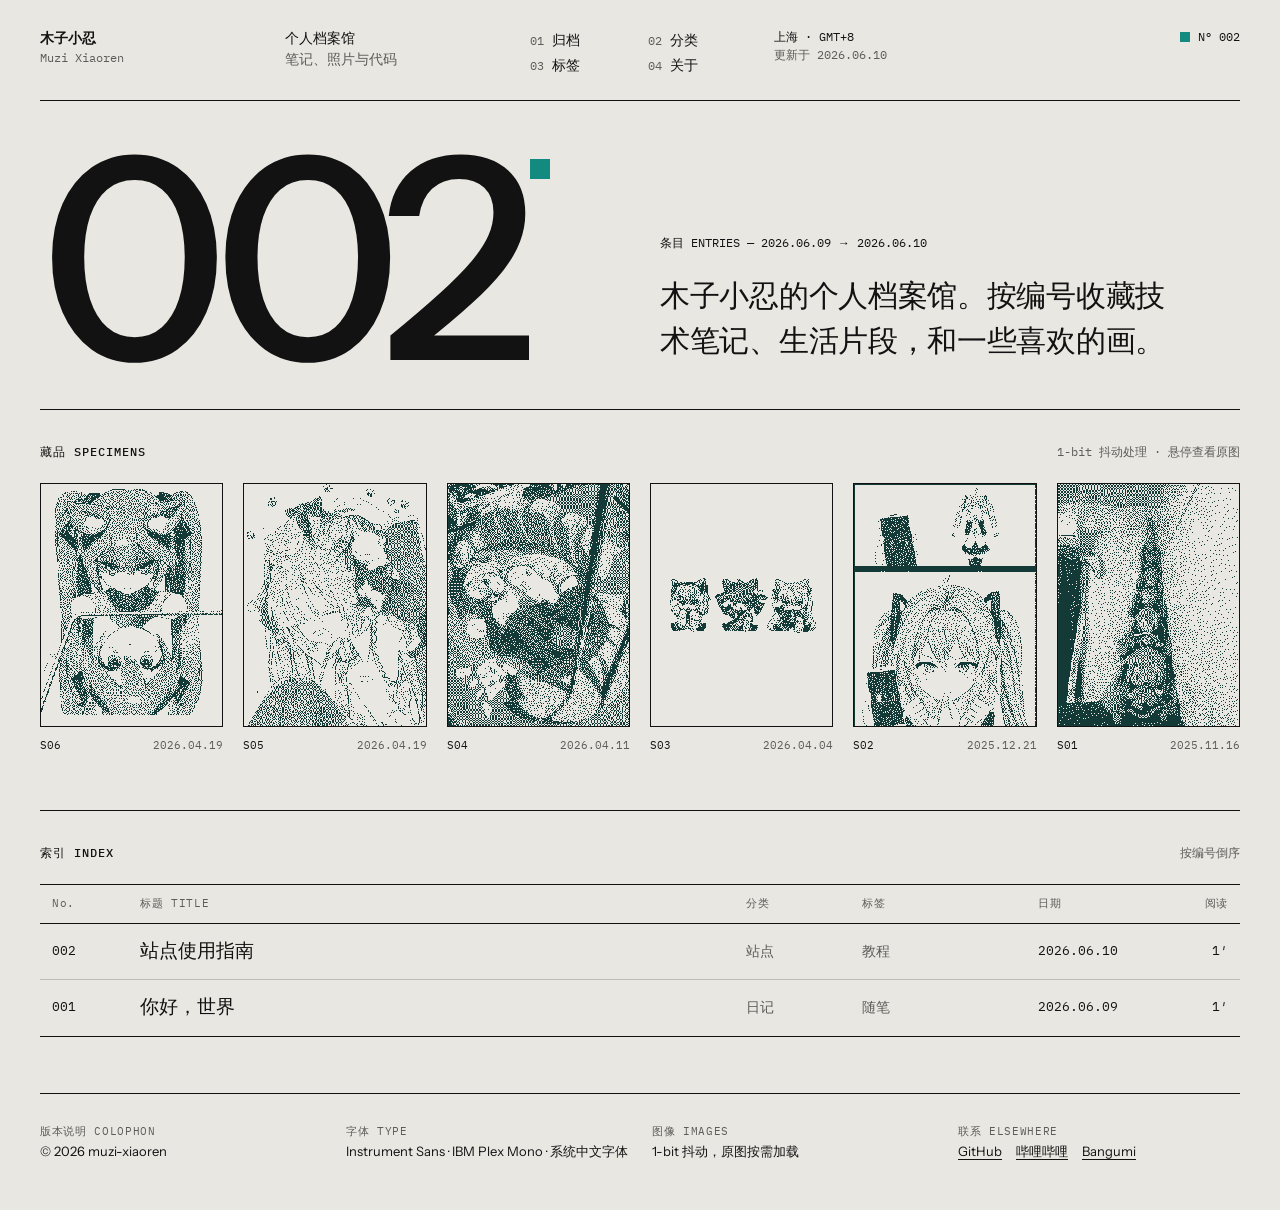
==== commit 58fdafda: "Deploy from Blog" ====
--- a/index.html
+++ b/index.html
@@ -1,155 +1,3 @@
-<!DOCTYPE html>
-<html lang="zh-CN">
-<head>
-  <meta charset="utf-8">
-  <meta name="viewport" content="width=device-width, initial-scale=1">
-  <title>木子小忍的博客</title>
-  <meta name="description" content="个人博客 · 技术与生活">
-  <link rel="stylesheet" href="/css/main.css">
-<meta name="generator" content="Hexo 8.1.2"></head>
-<body class="is-home bs-dark">
-
-  
-  <svg class="svg-defs" width="0" height="0" aria-hidden="true" focusable="false">
-    <defs>
-      <filter id="waterRipple" x="-20%" y="-20%" width="140%" height="140%">
-        <feTurbulence id="waterTurb" type="fractalNoise" baseFrequency="0.008 0.014" numOctaves="2" seed="3" result="noise"/>
-        <feDisplacementMap id="waterDisp" in="SourceGraphic" in2="noise" scale="0" xChannelSelector="R" yChannelSelector="G"/>
-      </filter>
-    </defs>
-  </svg>
-
-  
-
-  
-
-<section class="hero">
-  <div class="hero-panels" id="heroPanels">
-    
-      
-        <div class="panel"><div class="panel-img" style="background-image:url('/img/background/photo_2025-11-16_14-33-12.jpg')"></div></div>
-      
-        <div class="panel"><div class="panel-img" style="background-image:url('/img/background/photo_2025-12-21_13-12-02.jpg')"></div></div>
-      
-        <div class="panel"><div class="panel-img" style="background-image:url('/img/background/photo_2026-04-04_11-45-15.jpg')"></div></div>
-      
-        <div class="panel"><div class="panel-img" style="background-image:url('/img/background/photo_2026-04-11_10-08-00.jpg')"></div></div>
-      
-        <div class="panel"><div class="panel-img" style="background-image:url('/img/background/photo_2026-04-19_15-50-55.jpg')"></div></div>
-      
-        <div class="panel"><div class="panel-img" style="background-image:url('/img/background/photo_2026-04-19_18-03-11.jpg')"></div></div>
-      
-    
-  </div>
-  <div class="hero-veil"></div>
-
-  <div class="hero-card">
-    <img class="hero-avatar" src="/img/avatar.svg" alt="avatar">
-    <h1 class="hero-name">木子小忍</h1>
-    <p class="hero-slogan" id="heroSlogan" data-text="记录技术 · 分享生活"></p>
-    <div class="hero-socials">
-      
-        <a class="social" href="https://github.com/muzi-xiaoren" target="_blank" rel="noopener" title="GitHub" aria-label="GitHub">
-          
-<svg viewBox="0 0 16 16" width="22" height="22" fill="currentColor" aria-hidden="true"><path d="M8 0C3.58 0 0 3.58 0 8c0 3.54 2.29 6.53 5.47 7.59.4.07.55-.17.55-.38 0-.19-.01-.82-.01-1.49-2.01.37-2.53-.49-2.69-.94-.09-.23-.48-.94-.82-1.13-.28-.15-.68-.52-.01-.53.63-.01 1.08.58 1.23.82.72 1.21 1.87.87 2.33.66.07-.52.28-.87.51-1.07-1.78-.2-3.64-.89-3.64-3.95 0-.87.31-1.59.82-2.15-.08-.2-.36-1.02.08-2.12 0 0 .67-.21 2.2.82.64-.18 1.32-.27 2-.27s1.36.09 2 .27c1.53-1.04 2.2-.82 2.2-.82.44 1.1.16 1.92.08 2.12.51.56.82 1.27.82 2.15 0 3.07-1.87 3.75-3.65 3.95.29.25.54.73.54 1.48 0 1.07-.01 1.93-.01 2.2 0 .21.15.46.55.38A8.01 8.01 0 0 0 16 8c0-4.42-3.58-8-8-8z"/></svg>
-
-
-        </a>
-      
-        <a class="social" href="https://www.bilibili.com" target="_blank" rel="noopener" title="哔哩哔哩" aria-label="哔哩哔哩">
-          
-<svg viewBox="0 0 24 24" width="22" height="22" fill="currentColor" aria-hidden="true"><path d="M17.8 4.6l1.4-1.4c.3-.3.3-.8 0-1.1-.3-.3-.8-.3-1.1 0l-1.9 1.9H7.8L5.9 2.1c-.3-.3-.8-.3-1.1 0-.3.3-.3.8 0 1.1l1.4 1.4C4 4.8 2.5 6.5 2.5 8.6v7.2c0 2.3 1.9 4.2 4.2 4.2h.4l-.7.7c-.3.3-.3.8 0 1.1.15.15.35.22.55.22s.4-.07.55-.22l1.8-1.8h5.4l1.8 1.8c.15.15.35.22.55.22s.4-.07.55-.22c.3-.3.3-.8 0-1.1l-.7-.7h.4c2.3 0 4.2-1.9 4.2-4.2V8.6c0-2.1-1.5-3.8-3.7-4zm2.1 11.2c0 1.4-1.1 2.5-2.5 2.5H6.6c-1.4 0-2.5-1.1-2.5-2.5V8.6c0-1.4 1.1-2.5 2.5-2.5h10.8c1.4 0 2.5 1.1 2.5 2.5v7.2zM8.9 9.5c-.5 0-.9.4-.9.9v1.4c0 .5.4.9.9.9s.9-.4.9-.9v-1.4c0-.5-.4-.9-.9-.9zm6.2 0c-.5 0-.9.4-.9.9v1.4c0 .5.4.9.9.9s.9-.4.9-.9v-1.4c0-.5-.4-.9-.9-.9z"/></svg>
-
-
-        </a>
-      
-        <a class="social" href="https://bgm.tv" target="_blank" rel="noopener" title="Bangumi" aria-label="Bangumi">
-          
-<svg viewBox="0 0 24 24" width="22" height="22" aria-hidden="true"><circle cx="12" cy="12" r="10" fill="none" stroke="currentColor" stroke-width="2"/><circle cx="8.5" cy="10.5" r="1.5" fill="currentColor"/><circle cx="15.5" cy="10.5" r="1.5" fill="currentColor"/><path d="M7.5 14.5c1.2 1.5 2.7 2.2 4.5 2.2s3.3-.7 4.5-2.2" fill="none" stroke="currentColor" stroke-width="1.8" stroke-linecap="round"/></svg>
-
-
-        </a>
-      
-    </div>
-  </div>
-
-  <button class="scroll-down" id="scrollDown" aria-label="向下滚动"><span></span></button>
-</section>
-
-
-<section class="board" id="board">
-  <div class="board-head">
-    <div class="board-nav">
-      
-        <a class="nav-note" style="--tilt:-3.5deg" href="/archives/">
-          <span class="nav-note-img" style="background-image:url('/img/notes/archive.svg')"></span>
-          <span class="nav-note-label">归档</span>
-        </a>
-      
-        <a class="nav-note" style="--tilt:3.5deg" href="/categories/">
-          <span class="nav-note-img" style="background-image:url('/img/notes/category.svg')"></span>
-          <span class="nav-note-label">分类</span>
-        </a>
-      
-        <a class="nav-note" style="--tilt:-3.5deg" href="/tags/">
-          <span class="nav-note-img" style="background-image:url('/img/notes/tag.svg')"></span>
-          <span class="nav-note-label">标签</span>
-        </a>
-      
-        <a class="nav-note" style="--tilt:3.5deg" href="/about/">
-          <span class="nav-note-img" style="background-image:url('/img/notes/about.svg')"></span>
-          <span class="nav-note-label">关于</span>
-        </a>
-      
-    </div>
-  </div>
-
-  <div class="board-field" id="boardField">
-    
-      <article class="note" data-i="0"
-        
-        
-        
-        >
-        <a class="note-link" href="/2026/06/10/pinwall-guide/">
-          <span class="pin" aria-hidden="true"></span>
-          <div class="note-water">
-            
-              <div class="note-cover" style="background-image:url('/img/background/photo_2026-04-04_11-45-15.jpg')"></div>
-            
-            <h3 class="note-title">Pinwall 主题使用指南</h3>
-            <time class="note-date">2026-06-10</time>
-            <p class="note-excerpt">便利贴封面、位置、旋转、纸色，全部可以在文章头部自由设置。</p>
-          </div>
-        </a>
-      </article>
-    
-      <article class="note" data-i="1"
-        
-        
-        
-        >
-        <a class="note-link" href="/2026/06/09/hello-world/">
-          <span class="pin" aria-hidden="true"></span>
-          <div class="note-water">
-            
-            <h3 class="note-title">你好，世界</h3>
-            <time class="note-date">2026-06-09</time>
-            <p class="note-excerpt">博客上线啦，这是第一篇文章。</p>
-          </div>
-        </a>
-      </article>
-    
-  </div>
-
-  
-</section>
-
-
-  <footer class="site-footer">
-    <span>© 2026 muzi-xiaoren · Powered by <a href="https://hexo.io" target="_blank" rel="noopener">Hexo</a> · Theme Pinwall</span>
-  </footer>
-
-  <script src="/js/main.js"></script>
-</body>
-</html>
+<!DOCTYPE html><html lang="zh-CN"><head><meta charset="utf-8"><meta name="viewport" content="width=device-width, initial-scale=1"><title>木子小忍的博客</title><meta name="description" content="个人博客 · 技术与生活"><link rel="icon" href="/favicon.svg" type="image/svg+xml"><link rel="canonical" href="https://muzi-xiaoren.github.io/"><link rel="stylesheet" href="/_astro/Base.Btvz_m3P.css"><style>.index[data-astro-cid-l3skjhph]{border-top:1px solid var(--ink);border-bottom:1px solid var(--ink);margin:0;padding:0;list-style:none}.head[data-astro-cid-l3skjhph],.row[data-astro-cid-l3skjhph]{grid-template-columns:72px minmax(0,1fr) 100px 160px 110px 64px;align-items:center;gap:16px;padding:0 12px;display:grid}.head[data-astro-cid-l3skjhph]{border-bottom:1px solid var(--ink);color:var(--mute);letter-spacing:.06em;padding-block:10px;font-size:11px}.row[data-astro-cid-l3skjhph]{min-height:56px;transition:background-color .15s,color .15s;position:relative}li[data-astro-cid-l3skjhph]:not(:last-child)>.row[data-astro-cid-l3skjhph]{border-bottom:1px solid var(--rule)}.row[data-astro-cid-l3skjhph]:hover,.row[data-astro-cid-l3skjhph]:focus-visible{background:var(--ink);color:var(--paper)}.row[data-astro-cid-l3skjhph]:hover .dim[data-astro-cid-l3skjhph],.row[data-astro-cid-l3skjhph]:focus-visible .dim[data-astro-cid-l3skjhph]{color:var(--rule)}.no[data-astro-cid-l3skjhph],.date[data-astro-cid-l3skjhph],.min[data-astro-cid-l3skjhph]{font-size:13px}.title[data-astro-cid-l3skjhph]{padding-block:14px;font-size:19px;font-weight:500;line-height:1.4}.dim[data-astro-cid-l3skjhph]{color:var(--mute);font-size:14px}.end[data-astro-cid-l3skjhph]{text-align:right}.preview[data-astro-cid-l3skjhph]{z-index:2;border:1px solid var(--ink);background:var(--paper);width:168px;color:var(--ink);pointer-events:none;flex-direction:column;gap:6px;padding:8px;font-size:10px;display:none;position:absolute;top:50%;right:230px;transform:translateY(-50%)}.preview[data-astro-cid-l3skjhph] img[data-astro-cid-l3skjhph]{aspect-ratio:3/4;object-fit:cover;width:100%;display:block}.preview[data-astro-cid-l3skjhph] img[data-astro-cid-l3skjhph].contain{object-fit:contain;background:#fff}.row[data-astro-cid-l3skjhph]:hover .preview[data-astro-cid-l3skjhph]{display:flex}@media (width<=720px){.head[data-astro-cid-l3skjhph]{display:none}.row[data-astro-cid-l3skjhph]{grid-template-columns:minmax(0,1fr) auto;grid-template-areas:"no date""title title""cat min";gap:2px 12px;padding-block:14px}.no[data-astro-cid-l3skjhph]{grid-area:no}.date[data-astro-cid-l3skjhph]{grid-area:date}.title[data-astro-cid-l3skjhph]{grid-area:title;padding-block:2px;font-size:18px}.cat[data-astro-cid-l3skjhph]{grid-area:cat}.min[data-astro-cid-l3skjhph]{grid-area:min}.tags[data-astro-cid-l3skjhph],.row[data-astro-cid-l3skjhph]:hover .preview[data-astro-cid-l3skjhph]{display:none}}
+.specimens[data-astro-cid-zw5j43h7]{grid-template-columns:repeat(auto-fit,minmax(min(150px,100%),1fr));gap:24px 20px;display:grid}.spec[data-astro-cid-zw5j43h7]{flex-direction:column;gap:10px;display:flex}.frame[data-astro-cid-zw5j43h7]{aspect-ratio:3/4;border:1px solid var(--ink);background:var(--paper);display:block;position:relative;overflow:hidden}.frame[data-astro-cid-zw5j43h7] img[data-astro-cid-zw5j43h7]{object-fit:cover;width:100%;height:100%;display:block;position:absolute;inset:0}.dither[data-astro-cid-zw5j43h7]{image-rendering:pixelated}.color[data-astro-cid-zw5j43h7]{opacity:0;transition:opacity .35s}.frame[data-astro-cid-zw5j43h7] img[data-astro-cid-zw5j43h7].contain{object-fit:contain;background:#fff}.spec[data-astro-cid-zw5j43h7]:hover .color[data-astro-cid-zw5j43h7][src],.spec[data-astro-cid-zw5j43h7]:focus-visible .color[data-astro-cid-zw5j43h7][src]{opacity:1}.cap[data-astro-cid-zw5j43h7]{justify-content:space-between;gap:10px;font-size:11px;line-height:1.5;display:flex}.hero[data-astro-cid-lcdefpme]{border-bottom:1px solid var(--ink);grid-template-columns:repeat(auto-fit,minmax(min(440px,100%),1fr));align-items:end;gap:32px 40px;padding:48px 0 40px;display:grid}.count[data-astro-cid-lcdefpme]{align-items:flex-start;gap:14px;display:flex}.big[data-astro-cid-lcdefpme]{letter-spacing:-.07em;font-size:clamp(140px,22vw,320px);font-weight:500;line-height:.78}.count[data-astro-cid-lcdefpme] .square[data-astro-cid-lcdefpme]{width:20px;height:20px;margin-top:10px}.intro[data-astro-cid-lcdefpme]{flex-direction:column;gap:20px;padding-bottom:6px;display:flex}.intro[data-astro-cid-lcdefpme] p[data-astro-cid-lcdefpme]{letter-spacing:-.01em;text-wrap:balance;margin:0;font-size:30px;font-weight:500;line-height:1.5}@media (width<=640px){.intro[data-astro-cid-lcdefpme] p[data-astro-cid-lcdefpme]{font-size:22px}}
+</style></head><body><div class="page"><header class="site-header" data-astro-cid-nen7h5rs><a class="cell" href="/" data-astro-cid-nen7h5rs><span class="name" data-astro-cid-nen7h5rs>木子小忍</span><span class="mono small mute" data-astro-cid-nen7h5rs>Muzi Xiaoren</span></a><span class="cell" data-astro-cid-nen7h5rs><span data-astro-cid-nen7h5rs>个人档案馆</span><span class="mute" data-astro-cid-nen7h5rs>笔记、照片与代码</span></span><nav class="nav" aria-label="主导航" data-astro-cid-nen7h5rs><a href="/archives/" data-astro-cid-nen7h5rs><span class="mono small mute" data-astro-cid-nen7h5rs>01</span>归档</a><a href="/categories/" data-astro-cid-nen7h5rs><span class="mono small mute" data-astro-cid-nen7h5rs>02</span>分类</a><a href="/tags/" data-astro-cid-nen7h5rs><span class="mono small mute" data-astro-cid-nen7h5rs>03</span>标签</a><a href="/about/" data-astro-cid-nen7h5rs><span class="mono small mute" data-astro-cid-nen7h5rs>04</span>关于</a></nav><span class="cell mono small" data-astro-cid-nen7h5rs><span data-astro-cid-nen7h5rs>上海 · GMT+8</span><span class="mute" data-astro-cid-nen7h5rs>更新于 2026.06.10</span></span><span class="count mono small" data-astro-cid-nen7h5rs><span class="square" data-astro-cid-nen7h5rs></span>N° 002</span></header><main><section class="hero" data-astro-cid-lcdefpme><div class="count" data-astro-cid-lcdefpme><span class="big" data-astro-cid-lcdefpme>002</span><span class="square" aria-hidden="true" data-astro-cid-lcdefpme></span></div><div class="intro" data-astro-cid-lcdefpme><span class="mono small" data-astro-cid-lcdefpme>条目 ENTRIES — 2026.06.09 → 2026.06.10</span><p data-astro-cid-lcdefpme>木子小忍的个人档案馆。按编号收藏技术笔记、生活片段，和一些喜欢的画。</p></div></section><section class="block" data-astro-cid-lcdefpme><div class="section-head" data-astro-cid-lcdefpme><h2 data-astro-cid-lcdefpme>藏品 SPECIMENS</h2><span class="mute" data-astro-cid-lcdefpme>1-bit 抖动处理 · 悬停查看原图</span></div><div class="specimens" data-astro-cid-zw5j43h7><a class="spec" href="/img/background/photo_2026-04-19_18-03-11.jpg" target="_blank" rel="noopener" data-astro-cid-zw5j43h7><span class="frame" data-astro-cid-zw5j43h7><img class="dither" src="/img/derived/background/photo_2026-04-19_18-03-11.dither.png" alt="藏品 S06，2026.04.19" width="240" height="320" loading="lazy" decoding="async" data-astro-cid-zw5j43h7><img class="color cover" data-src="/img/derived/background/photo_2026-04-19_18-03-11.webp" alt="" decoding="async" data-astro-cid-zw5j43h7></span><span class="cap mono" data-astro-cid-zw5j43h7><span data-astro-cid-zw5j43h7>S06</span><span class="mute" data-astro-cid-zw5j43h7>2026.04.19</span></span></a><a class="spec" href="/img/background/photo_2026-04-19_15-50-55.jpg" target="_blank" rel="noopener" data-astro-cid-zw5j43h7><span class="frame" data-astro-cid-zw5j43h7><img class="dither" src="/img/derived/background/photo_2026-04-19_15-50-55.dither.png" alt="藏品 S05，2026.04.19" width="240" height="320" loading="lazy" decoding="async" data-astro-cid-zw5j43h7><img class="color cover" data-src="/img/derived/background/photo_2026-04-19_15-50-55.webp" alt="" decoding="async" data-astro-cid-zw5j43h7></span><span class="cap mono" data-astro-cid-zw5j43h7><span data-astro-cid-zw5j43h7>S05</span><span class="mute" data-astro-cid-zw5j43h7>2026.04.19</span></span></a><a class="spec" href="/img/background/photo_2026-04-11_10-08-00.jpg" target="_blank" rel="noopener" data-astro-cid-zw5j43h7><span class="frame" data-astro-cid-zw5j43h7><img class="dither" src="/img/derived/background/photo_2026-04-11_10-08-00.dither.png" alt="藏品 S04，2026.04.11" width="240" height="320" loading="lazy" decoding="async" data-astro-cid-zw5j43h7><img class="color cover" data-src="/img/derived/background/photo_2026-04-11_10-08-00.webp" alt="" decoding="async" data-astro-cid-zw5j43h7></span><span class="cap mono" data-astro-cid-zw5j43h7><span data-astro-cid-zw5j43h7>S04</span><span class="mute" data-astro-cid-zw5j43h7>2026.04.11</span></span></a><a class="spec" href="/img/background/photo_2026-04-04_11-45-15.jpg" target="_blank" rel="noopener" data-astro-cid-zw5j43h7><span class="frame" data-astro-cid-zw5j43h7><img class="dither" src="/img/derived/background/photo_2026-04-04_11-45-15.dither.png" alt="藏品 S03，2026.04.04" width="240" height="320" loading="lazy" decoding="async" data-astro-cid-zw5j43h7><img class="color contain" data-src="/img/derived/background/photo_2026-04-04_11-45-15.webp" alt="" decoding="async" data-astro-cid-zw5j43h7></span><span class="cap mono" data-astro-cid-zw5j43h7><span data-astro-cid-zw5j43h7>S03</span><span class="mute" data-astro-cid-zw5j43h7>2026.04.04</span></span></a><a class="spec" href="/img/background/photo_2025-12-21_13-12-02.jpg" target="_blank" rel="noopener" data-astro-cid-zw5j43h7><span class="frame" data-astro-cid-zw5j43h7><img class="dither" src="/img/derived/background/photo_2025-12-21_13-12-02.dither.png" alt="藏品 S02，2025.12.21" width="240" height="320" loading="lazy" decoding="async" data-astro-cid-zw5j43h7><img class="color cover" data-src="/img/derived/background/photo_2025-12-21_13-12-02.webp" alt="" decoding="async" data-astro-cid-zw5j43h7></span><span class="cap mono" data-astro-cid-zw5j43h7><span data-astro-cid-zw5j43h7>S02</span><span class="mute" data-astro-cid-zw5j43h7>2025.12.21</span></span></a><a class="spec" href="/img/background/photo_2025-11-16_14-33-12.jpg" target="_blank" rel="noopener" data-astro-cid-zw5j43h7><span class="frame" data-astro-cid-zw5j43h7><img class="dither" src="/img/derived/background/photo_2025-11-16_14-33-12.dither.png" alt="藏品 S01，2025.11.16" width="240" height="320" loading="lazy" decoding="async" data-astro-cid-zw5j43h7><img class="color cover" data-src="/img/derived/background/photo_2025-11-16_14-33-12.webp" alt="" decoding="async" data-astro-cid-zw5j43h7></span><span class="cap mono" data-astro-cid-zw5j43h7><span data-astro-cid-zw5j43h7>S01</span><span class="mute" data-astro-cid-zw5j43h7>2025.11.16</span></span></a></div><script type="module">for(let e of document.querySelectorAll(`.spec`)){let t=()=>{let t=e.querySelector(`img.color`);t?.dataset.src&&!t.getAttribute(`src`)&&(t.src=t.dataset.src)};e.addEventListener(`pointerenter`,t,{once:!0}),e.addEventListener(`focus`,t,{once:!0})}</script></section><section class="block" data-astro-cid-lcdefpme><div class="section-head" data-astro-cid-lcdefpme><h2 data-astro-cid-lcdefpme>索引 INDEX</h2><span class="mute" data-astro-cid-lcdefpme>按编号倒序</span></div><ol class="index" data-astro-cid-l3skjhph><li class="head mono" aria-hidden="true" data-astro-cid-l3skjhph><span data-astro-cid-l3skjhph>No.</span><span data-astro-cid-l3skjhph>标题 TITLE</span><span data-astro-cid-l3skjhph>分类</span><span data-astro-cid-l3skjhph>标签</span><span data-astro-cid-l3skjhph>日期</span><span class="end" data-astro-cid-l3skjhph>阅读</span></li><li data-astro-cid-l3skjhph><a class="row" href="/2026/06/10/pinwall-guide/" data-astro-cid-l3skjhph><span class="no mono" data-astro-cid-l3skjhph>002</span><span class="title" data-astro-cid-l3skjhph>站点使用指南</span><span class="cat dim" data-astro-cid-l3skjhph>站点</span><span class="tags dim" data-astro-cid-l3skjhph>教程</span><span class="date mono" data-astro-cid-l3skjhph>2026.06.10</span><span class="min mono end" data-astro-cid-l3skjhph>1′</span><span class="preview" aria-hidden="true" data-astro-cid-l3skjhph><img class="contain" src="/img/derived/background/photo_2026-04-04_11-45-15.webp" alt="" loading="lazy" decoding="async" data-astro-cid-l3skjhph><span class="mono" data-astro-cid-l3skjhph>PREVIEW · No.002</span></span></a></li><li data-astro-cid-l3skjhph><a class="row" href="/2026/06/09/hello-world/" data-astro-cid-l3skjhph><span class="no mono" data-astro-cid-l3skjhph>001</span><span class="title" data-astro-cid-l3skjhph>你好，世界</span><span class="cat dim" data-astro-cid-l3skjhph>日记</span><span class="tags dim" data-astro-cid-l3skjhph>随笔</span><span class="date mono" data-astro-cid-l3skjhph>2026.06.09</span><span class="min mono end" data-astro-cid-l3skjhph>1′</span></a></li></ol></section></main><footer class="site-footer" data-astro-cid-jo6i4kqk><div data-astro-cid-jo6i4kqk><span class="label" data-astro-cid-jo6i4kqk>版本说明 COLOPHON</span><span data-astro-cid-jo6i4kqk>© 2026 muzi-xiaoren</span></div><div data-astro-cid-jo6i4kqk><span class="label" data-astro-cid-jo6i4kqk>字体 TYPE</span><span data-astro-cid-jo6i4kqk>Instrument Sans · IBM Plex Mono · 系统中文字体</span></div><div data-astro-cid-jo6i4kqk><span class="label" data-astro-cid-jo6i4kqk>图像 IMAGES</span><span data-astro-cid-jo6i4kqk>1-bit 抖动，原图按需加载</span></div><div data-astro-cid-jo6i4kqk><span class="label" data-astro-cid-jo6i4kqk>联系 ELSEWHERE</span><span class="links" data-astro-cid-jo6i4kqk><a href="https://github.com/muzi-xiaoren" target="_blank" rel="noopener" data-astro-cid-jo6i4kqk>GitHub</a><a href="https://space.bilibili.com/185513864" target="_blank" rel="noopener" data-astro-cid-jo6i4kqk>哔哩哔哩</a><a href="https://bangumi.tv/user/renyeren" target="_blank" rel="noopener" data-astro-cid-jo6i4kqk>Bangumi</a></span></div></footer></div></body></html>
--- a/_astro/Base.Btvz_m3P.css
+++ b/_astro/Base.Btvz_m3P.css
@@ -0,0 +1 @@
+@font-face{font-family:Instrument Sans;font-style:normal;font-display:swap;font-weight:400;src:url(/_astro/instrument-sans-latin-ext-400-normal.Q_nF8v4l.woff2)format("woff2"),url(/_astro/instrument-sans-latin-ext-400-normal.r32jotim.woff)format("woff");unicode-range:U+100-2BA,U+2BD-2C5,U+2C7-2CC,U+2CE-2D7,U+2DD-2FF,U+304,U+308,U+329,U+1D00-1DBF,U+1E00-1E9F,U+1EF2-1EFF,U+2020,U+20A0-20AB,U+20AD-20C0,U+2113,U+2C60-2C7F,U+A720-A7FF}@font-face{font-family:Instrument Sans;font-style:normal;font-display:swap;font-weight:400;src:url(/_astro/instrument-sans-latin-400-normal.DRC__1Mx.woff2)format("woff2"),url(/_astro/instrument-sans-latin-400-normal.D1W7dsQl.woff)format("woff");unicode-range:U+??,U+131,U+152-153,U+2BB-2BC,U+2C6,U+2DA,U+2DC,U+304,U+308,U+329,U+2000-206F,U+20AC,U+2122,U+2191,U+2193,U+2212,U+2215,U+FEFF,U+FFFD}@font-face{font-family:Instrument Sans;font-style:normal;font-display:swap;font-weight:500;src:url(/_astro/instrument-sans-latin-ext-500-normal.CTEe1bJa.woff2)format("woff2"),url(/_astro/instrument-sans-latin-ext-500-normal.CAxz3nsc.woff)format("woff");unicode-range:U+100-2BA,U+2BD-2C5,U+2C7-2CC,U+2CE-2D7,U+2DD-2FF,U+304,U+308,U+329,U+1D00-1DBF,U+1E00-1E9F,U+1EF2-1EFF,U+2020,U+20A0-20AB,U+20AD-20C0,U+2113,U+2C60-2C7F,U+A720-A7FF}@font-face{font-family:Instrument Sans;font-style:normal;font-display:swap;font-weight:500;src:url(/_astro/instrument-sans-latin-500-normal.Dk9ku72i.woff2)format("woff2"),url(/_astro/instrument-sans-latin-500-normal.Z6ESRlEs.woff)format("woff");unicode-range:U+??,U+131,U+152-153,U+2BB-2BC,U+2C6,U+2DA,U+2DC,U+304,U+308,U+329,U+2000-206F,U+20AC,U+2122,U+2191,U+2193,U+2212,U+2215,U+FEFF,U+FFFD}@font-face{font-family:Instrument Sans;font-style:normal;font-display:swap;font-weight:600;src:url(/_astro/instrument-sans-latin-ext-600-normal.BsaQcF38.woff2)format("woff2"),url(/_astro/instrument-sans-latin-ext-600-normal.DMks36a2.woff)format("woff");unicode-range:U+100-2BA,U+2BD-2C5,U+2C7-2CC,U+2CE-2D7,U+2DD-2FF,U+304,U+308,U+329,U+1D00-1DBF,U+1E00-1E9F,U+1EF2-1EFF,U+2020,U+20A0-20AB,U+20AD-20C0,U+2113,U+2C60-2C7F,U+A720-A7FF}@font-face{font-family:Instrument Sans;font-style:normal;font-display:swap;font-weight:600;src:url(/_astro/instrument-sans-latin-600-normal.B7fBEWYG.woff2)format("woff2"),url(/_astro/instrument-sans-latin-600-normal.B9e8oLYv.woff)format("woff");unicode-range:U+??,U+131,U+152-153,U+2BB-2BC,U+2C6,U+2DA,U+2DC,U+304,U+308,U+329,U+2000-206F,U+20AC,U+2122,U+2191,U+2193,U+2212,U+2215,U+FEFF,U+FFFD}@font-face{font-family:IBM Plex Mono;font-style:normal;font-display:swap;font-weight:400;src:url(/_astro/ibm-plex-mono-cyrillic-ext-400-normal.xuaO2J-f.woff2)format("woff2"),url(/_astro/ibm-plex-mono-cyrillic-ext-400-normal.DMdlQ8Kv.woff)format("woff");unicode-range:U+460-52F,U+1C80-1C8A,U+20B4,U+2DE0-2DFF,U+A640-A69F,U+FE2E-FE2F}@font-face{font-family:IBM Plex Mono;font-style:normal;font-display:swap;font-weight:400;src:url(/_astro/ibm-plex-mono-cyrillic-400-normal.BSMlKf0J.woff2)format("woff2"),url(/_astro/ibm-plex-mono-cyrillic-400-normal.CEL4l2ZJ.woff)format("woff");unicode-range:U+301,U+400-45F,U+490-491,U+4B0-4B1,U+2116}@font-face{font-family:IBM Plex Mono;font-style:normal;font-display:swap;font-weight:400;src:url(/_astro/ibm-plex-mono-vietnamese-400-normal.BulugwFq.woff2)format("woff2"),url(/_astro/ibm-plex-mono-vietnamese-400-normal.DDuiU_S-.woff)format("woff");unicode-range:U+102-103,U+110-111,U+128-129,U+168-169,U+1A0-1A1,U+1AF-1B0,U+300-301,U+303-304,U+308-309,U+323,U+329,U+1EA0-1EF9,U+20AB}@font-face{font-family:IBM Plex Mono;font-style:normal;font-display:swap;font-weight:400;src:url(/_astro/ibm-plex-mono-latin-ext-400-normal.BmRBH3aV.woff2)format("woff2"),url(/_astro/ibm-plex-mono-latin-ext-400-normal.D3D2R8hC.woff)format("woff");unicode-range:U+100-2BA,U+2BD-2C5,U+2C7-2CC,U+2CE-2D7,U+2DD-2FF,U+304,U+308,U+329,U+1D00-1DBF,U+1E00-1E9F,U+1EF2-1EFF,U+2020,U+20A0-20AB,U+20AD-20C0,U+2113,U+2C60-2C7F,U+A720-A7FF}@font-face{font-family:IBM Plex Mono;font-style:normal;font-display:swap;font-weight:400;src:url(/_astro/ibm-plex-mono-latin-400-normal.DMJ8VG8y.woff2)format("woff2"),url(/_astro/ibm-plex-mono-latin-400-normal.CvHOgSBP.woff)format("woff");unicode-range:U+??,U+131,U+152-153,U+2BB-2BC,U+2C6,U+2DA,U+2DC,U+304,U+308,U+329,U+2000-206F,U+20AC,U+2122,U+2191,U+2193,U+2212,U+2215,U+FEFF,U+FFFD}@font-face{font-family:IBM Plex Mono;font-style:normal;font-display:swap;font-weight:500;src:url(/_astro/ibm-plex-mono-cyrillic-ext-500-normal.BqneJy0T.woff2)format("woff2"),url(/_astro/ibm-plex-mono-cyrillic-ext-500-normal.BIfNGwUT.woff)format("woff");unicode-range:U+460-52F,U+1C80-1C8A,U+20B4,U+2DE0-2DFF,U+A640-A69F,U+FE2E-FE2F}@font-face{font-family:IBM Plex Mono;font-style:normal;font-display:swap;font-weight:500;src:url(/_astro/ibm-plex-mono-cyrillic-500-normal.Bq9vWWag.woff2)format("woff2"),url(/_astro/ibm-plex-mono-cyrillic-500-normal.Ael50iVv.woff)format("woff");unicode-range:U+301,U+400-45F,U+490-491,U+4B0-4B1,U+2116}@font-face{font-family:IBM Plex Mono;font-style:normal;font-display:swap;font-weight:500;src:url(/_astro/ibm-plex-mono-vietnamese-500-normal.DZ4AoWbu.woff2)format("woff2"),url(/_astro/ibm-plex-mono-vietnamese-500-normal.C8zxqsMH.woff)format("woff");unicode-range:U+102-103,U+110-111,U+128-129,U+168-169,U+1A0-1A1,U+1AF-1B0,U+300-301,U+303-304,U+308-309,U+323,U+329,U+1EA0-1EF9,U+20AB}@font-face{font-family:IBM Plex Mono;font-style:normal;font-display:swap;font-weight:500;src:url(/_astro/ibm-plex-mono-latin-ext-500-normal.CAhNIIs5.woff2)format("woff2"),url(/_astro/ibm-plex-mono-latin-ext-500-normal.CZ70TYgx.woff)format("woff");unicode-range:U+100-2BA,U+2BD-2C5,U+2C7-2CC,U+2CE-2D7,U+2DD-2FF,U+304,U+308,U+329,U+1D00-1DBF,U+1E00-1E9F,U+1EF2-1EFF,U+2020,U+20A0-20AB,U+20AD-20C0,U+2113,U+2C60-2C7F,U+A720-A7FF}@font-face{font-family:IBM Plex Mono;font-style:normal;font-display:swap;font-weight:500;src:url(/_astro/ibm-plex-mono-latin-500-normal.DSY6xOcd.woff2)format("woff2"),url(/_astro/ibm-plex-mono-latin-500-normal.CB9ihrfo.woff)format("woff");unicode-range:U+??,U+131,U+152-153,U+2BB-2BC,U+2C6,U+2DA,U+2DC,U+304,U+308,U+329,U+2000-206F,U+20AC,U+2122,U+2191,U+2193,U+2212,U+2215,U+FEFF,U+FFFD}:root{--paper:#e8e7e2;--ink:#121212;--mute:#5c5c58;--rule:#bdbbb4;--accent:#138a80;--code-bg:#f4f3ef;--cjk:-apple-system, BlinkMacSystemFont, "PingFang SC", "Hiragino Sans GB", "Microsoft YaHei", "Noto Sans CJK SC", "Noto Sans SC", sans-serif;--sans:"Instrument Sans", var(--cjk);--mono:"IBM Plex Mono", ui-monospace, "SF Mono", Menlo, Consolas, var(--cjk);--gutter:40px}*,:before,:after{box-sizing:border-box}html{-webkit-text-size-adjust:100%}body{background:var(--paper);color:var(--ink);font-family:var(--sans);-webkit-font-smoothing:antialiased;margin:0;font-size:16px;line-height:1.6}a{color:inherit;text-decoration:none}:focus-visible{outline:2px solid var(--accent);outline-offset:2px}img{max-width:100%}.page{max-width:1360px;padding:0 var(--gutter);margin:0 auto}.mono{font-family:var(--mono)}.small{font-size:12px}.mute{color:var(--mute)}.square{background:var(--accent);flex:none;width:10px;height:10px;display:inline-block}.block{border-bottom:1px solid var(--ink);flex-direction:column;gap:22px;padding:32px 0 56px;display:flex}main>.block:last-child{border-bottom:0}.page-head+.block:has(>:is(.index,.terms):first-child){padding-top:0}.page-head+.block>:is(.index,.terms):first-child{border-top:0}.section-head{font-family:var(--mono);flex-wrap:wrap;justify-content:space-between;gap:8px 24px;font-size:12px;display:flex}.section-head h2{letter-spacing:.08em;margin:0;font-size:12px;font-weight:500}.prose{overflow-wrap:break-word;counter-reset:section;max-width:40em;font-size:17px;line-height:1.9}.prose>:first-child{margin-top:0}.prose p,.prose ul,.prose ol,.prose pre,.prose blockquote,.prose table,.prose figure{margin:0 0 1.2em}.prose h2{counter-increment:section;border-top:1px solid var(--ink);align-items:baseline;gap:14px;margin:2.4em 0 .9em;padding-top:.9em;font-size:24px;font-weight:600;line-height:1.4;display:flex}.prose h2:before{content:counter(section, decimal-leading-zero);font-family:var(--mono);color:var(--mute);font-size:13px;font-weight:400}.prose h3{margin:2em 0 .6em;font-size:19px;font-weight:600;line-height:1.5}.prose h4{margin:1.6em 0 .5em;font-size:17px;font-weight:600}.prose a{text-decoration:underline;text-decoration-color:var(--accent);text-underline-offset:3px;text-decoration-thickness:1.5px}.prose a:hover{background:var(--ink);color:var(--paper);text-decoration:none}.prose strong{font-weight:600}.prose ul,.prose ol{padding-left:1.4em}.prose li{margin:.3em 0}.prose li::marker{color:var(--mute);font-family:var(--mono)}.prose blockquote{border-left:1px solid var(--ink);color:var(--mute);padding-left:1.2em}.prose code{border:1px solid var(--rule);background:var(--code-bg);font-family:var(--mono);padding:.12em .4em;font-size:.86em}.prose pre{border:1px solid var(--ink);padding:18px 20px;font-size:14px;line-height:1.7;overflow-x:auto}.prose pre code{font-size:inherit;background:0 0;border:0;padding:0}.prose img{border:1px solid var(--ink);height:auto;display:block}.prose hr{border:0;border-top:1px solid var(--ink);margin:2.4em 0}.prose table{border-collapse:collapse;width:100%;font-size:15px;display:block;overflow-x:auto}.prose th{border-bottom:1px solid var(--ink);color:var(--mute);font-family:var(--mono);text-align:left;padding:8px 12px 8px 0;font-size:12px;font-weight:500}.prose td{border-bottom:1px solid var(--rule);padding:8px 12px 8px 0}@media (width<=640px){:root{--gutter:16px}.prose{font-size:16px}}.site-header[data-astro-cid-nen7h5rs]{border-bottom:1px solid var(--ink);grid-template-columns:repeat(auto-fit,minmax(min(150px,100%),1fr));gap:20px 24px;padding:28px 0 22px;font-size:14px;line-height:1.5;display:grid}.cell[data-astro-cid-nen7h5rs]{flex-direction:column;display:flex}.name[data-astro-cid-nen7h5rs]{font-weight:600}.nav[data-astro-cid-nen7h5rs]{grid-template-columns:repeat(2,minmax(0,1fr));gap:0 16px;display:grid}.nav[data-astro-cid-nen7h5rs] a[data-astro-cid-nen7h5rs]{align-items:baseline;gap:8px;padding:2px 0;display:flex}.nav[data-astro-cid-nen7h5rs] a[data-astro-cid-nen7h5rs]:hover,.nav[data-astro-cid-nen7h5rs] a[data-astro-cid-nen7h5rs][aria-current=page]{text-decoration:underline;text-decoration-color:var(--accent);text-underline-offset:4px;text-decoration-thickness:2px}.count[data-astro-cid-nen7h5rs]{justify-content:flex-end;align-items:flex-start;gap:8px;display:flex}.count[data-astro-cid-nen7h5rs] .square[data-astro-cid-nen7h5rs]{margin-top:4px}@media (width<=640px){.nav[data-astro-cid-nen7h5rs] a[data-astro-cid-nen7h5rs]{padding:10px 0}.count[data-astro-cid-nen7h5rs]{justify-content:flex-start}}.site-footer[data-astro-cid-jo6i4kqk]{border-top:1px solid var(--ink);grid-template-columns:repeat(auto-fit,minmax(min(220px,100%),1fr));gap:24px;padding:28px 0 48px;font-size:13px;line-height:1.7;display:grid}.site-footer[data-astro-cid-jo6i4kqk] div[data-astro-cid-jo6i4kqk]{flex-direction:column;display:flex}.label[data-astro-cid-jo6i4kqk]{color:var(--mute);font-family:var(--mono);letter-spacing:.06em;font-size:11px}.links[data-astro-cid-jo6i4kqk]{flex-wrap:wrap;gap:4px 14px;display:flex}.links[data-astro-cid-jo6i4kqk] a[data-astro-cid-jo6i4kqk]{text-underline-offset:3px;text-decoration:underline}.links[data-astro-cid-jo6i4kqk] a[data-astro-cid-jo6i4kqk]:hover{text-decoration-color:var(--accent)}
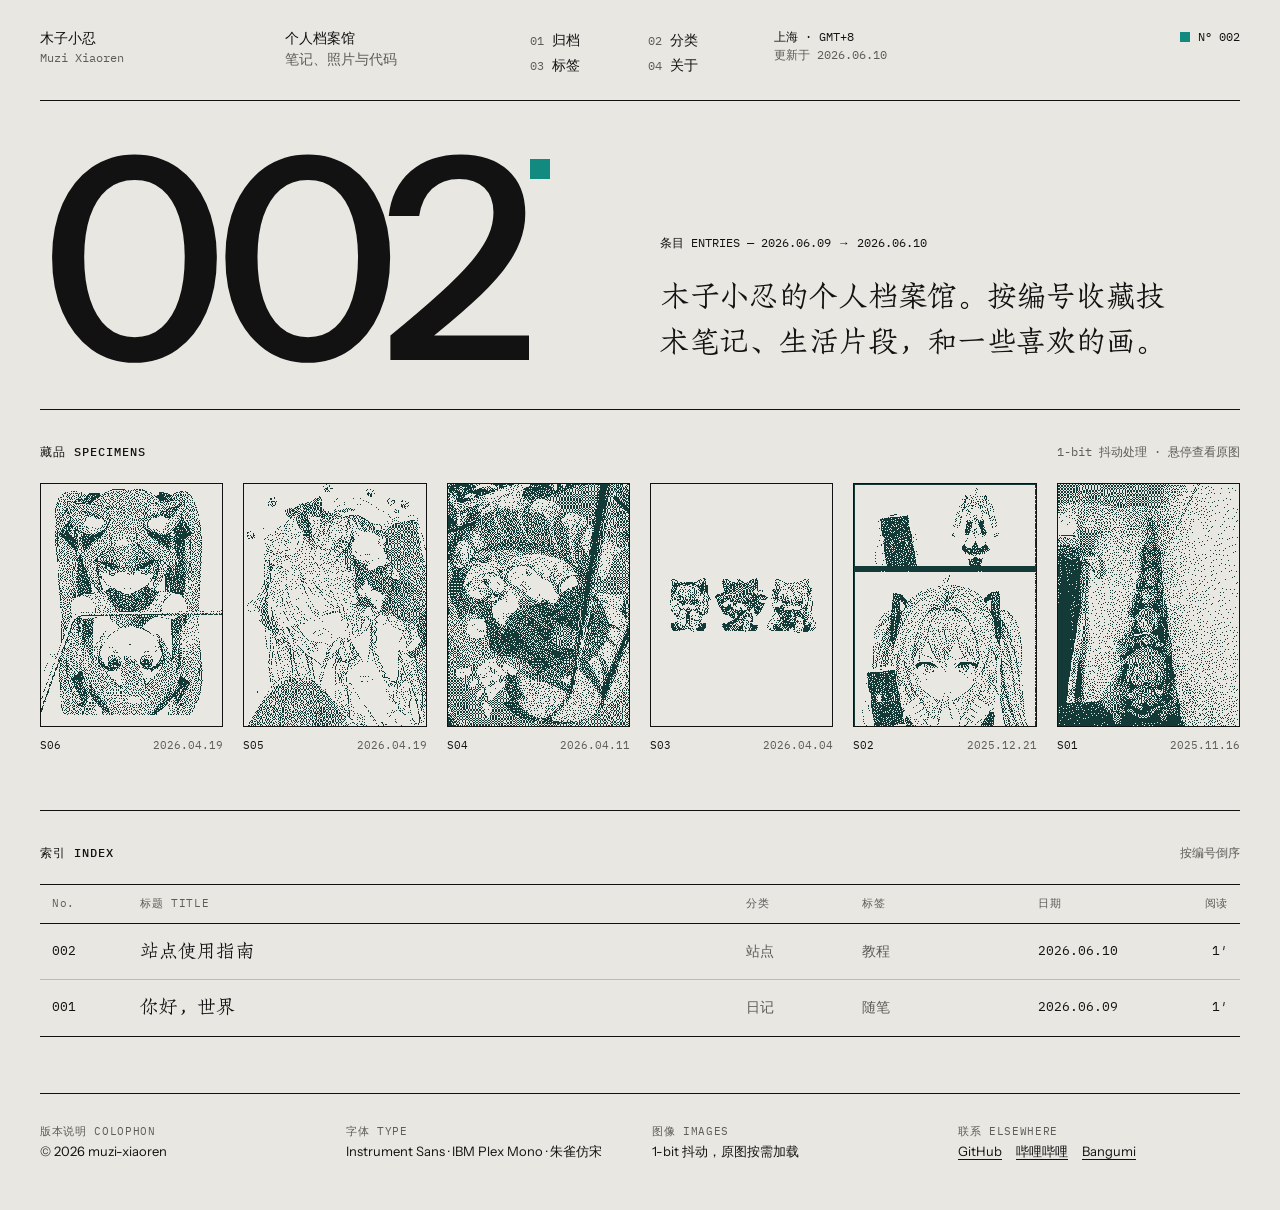
==== commit 176b00e1: "Deploy from Blog repo: 标题改用朱雀仿宋 Co-Authored-By: Claude Opus 5.5 <noreply@anthropic.com> muzi-xiaoren" ====
--- a/index.html
+++ b/index.html
@@ -1,3 +1,3 @@
-<!DOCTYPE html><html lang="zh-CN"><head><meta charset="utf-8"><meta name="viewport" content="width=device-width, initial-scale=1"><title>木子小忍的博客</title><meta name="description" content="个人博客 · 技术与生活"><link rel="icon" href="/favicon.svg" type="image/svg+xml"><link rel="canonical" href="https://muzi-xiaoren.github.io/"><link rel="stylesheet" href="/_astro/Base.Btvz_m3P.css"><style>.index[data-astro-cid-l3skjhph]{border-top:1px solid var(--ink);border-bottom:1px solid var(--ink);margin:0;padding:0;list-style:none}.head[data-astro-cid-l3skjhph],.row[data-astro-cid-l3skjhph]{grid-template-columns:72px minmax(0,1fr) 100px 160px 110px 64px;align-items:center;gap:16px;padding:0 12px;display:grid}.head[data-astro-cid-l3skjhph]{border-bottom:1px solid var(--ink);color:var(--mute);letter-spacing:.06em;padding-block:10px;font-size:11px}.row[data-astro-cid-l3skjhph]{min-height:56px;transition:background-color .15s,color .15s;position:relative}li[data-astro-cid-l3skjhph]:not(:last-child)>.row[data-astro-cid-l3skjhph]{border-bottom:1px solid var(--rule)}.row[data-astro-cid-l3skjhph]:hover,.row[data-astro-cid-l3skjhph]:focus-visible{background:var(--ink);color:var(--paper)}.row[data-astro-cid-l3skjhph]:hover .dim[data-astro-cid-l3skjhph],.row[data-astro-cid-l3skjhph]:focus-visible .dim[data-astro-cid-l3skjhph]{color:var(--rule)}.no[data-astro-cid-l3skjhph],.date[data-astro-cid-l3skjhph],.min[data-astro-cid-l3skjhph]{font-size:13px}.title[data-astro-cid-l3skjhph]{padding-block:14px;font-size:19px;font-weight:500;line-height:1.4}.dim[data-astro-cid-l3skjhph]{color:var(--mute);font-size:14px}.end[data-astro-cid-l3skjhph]{text-align:right}.preview[data-astro-cid-l3skjhph]{z-index:2;border:1px solid var(--ink);background:var(--paper);width:168px;color:var(--ink);pointer-events:none;flex-direction:column;gap:6px;padding:8px;font-size:10px;display:none;position:absolute;top:50%;right:230px;transform:translateY(-50%)}.preview[data-astro-cid-l3skjhph] img[data-astro-cid-l3skjhph]{aspect-ratio:3/4;object-fit:cover;width:100%;display:block}.preview[data-astro-cid-l3skjhph] img[data-astro-cid-l3skjhph].contain{object-fit:contain;background:#fff}.row[data-astro-cid-l3skjhph]:hover .preview[data-astro-cid-l3skjhph]{display:flex}@media (width<=720px){.head[data-astro-cid-l3skjhph]{display:none}.row[data-astro-cid-l3skjhph]{grid-template-columns:minmax(0,1fr) auto;grid-template-areas:"no date""title title""cat min";gap:2px 12px;padding-block:14px}.no[data-astro-cid-l3skjhph]{grid-area:no}.date[data-astro-cid-l3skjhph]{grid-area:date}.title[data-astro-cid-l3skjhph]{grid-area:title;padding-block:2px;font-size:18px}.cat[data-astro-cid-l3skjhph]{grid-area:cat}.min[data-astro-cid-l3skjhph]{grid-area:min}.tags[data-astro-cid-l3skjhph],.row[data-astro-cid-l3skjhph]:hover .preview[data-astro-cid-l3skjhph]{display:none}}
-.specimens[data-astro-cid-zw5j43h7]{grid-template-columns:repeat(auto-fit,minmax(min(150px,100%),1fr));gap:24px 20px;display:grid}.spec[data-astro-cid-zw5j43h7]{flex-direction:column;gap:10px;display:flex}.frame[data-astro-cid-zw5j43h7]{aspect-ratio:3/4;border:1px solid var(--ink);background:var(--paper);display:block;position:relative;overflow:hidden}.frame[data-astro-cid-zw5j43h7] img[data-astro-cid-zw5j43h7]{object-fit:cover;width:100%;height:100%;display:block;position:absolute;inset:0}.dither[data-astro-cid-zw5j43h7]{image-rendering:pixelated}.color[data-astro-cid-zw5j43h7]{opacity:0;transition:opacity .35s}.frame[data-astro-cid-zw5j43h7] img[data-astro-cid-zw5j43h7].contain{object-fit:contain;background:#fff}.spec[data-astro-cid-zw5j43h7]:hover .color[data-astro-cid-zw5j43h7][src],.spec[data-astro-cid-zw5j43h7]:focus-visible .color[data-astro-cid-zw5j43h7][src]{opacity:1}.cap[data-astro-cid-zw5j43h7]{justify-content:space-between;gap:10px;font-size:11px;line-height:1.5;display:flex}.hero[data-astro-cid-lcdefpme]{border-bottom:1px solid var(--ink);grid-template-columns:repeat(auto-fit,minmax(min(440px,100%),1fr));align-items:end;gap:32px 40px;padding:48px 0 40px;display:grid}.count[data-astro-cid-lcdefpme]{align-items:flex-start;gap:14px;display:flex}.big[data-astro-cid-lcdefpme]{letter-spacing:-.07em;font-size:clamp(140px,22vw,320px);font-weight:500;line-height:.78}.count[data-astro-cid-lcdefpme] .square[data-astro-cid-lcdefpme]{width:20px;height:20px;margin-top:10px}.intro[data-astro-cid-lcdefpme]{flex-direction:column;gap:20px;padding-bottom:6px;display:flex}.intro[data-astro-cid-lcdefpme] p[data-astro-cid-lcdefpme]{letter-spacing:-.01em;text-wrap:balance;margin:0;font-size:30px;font-weight:500;line-height:1.5}@media (width<=640px){.intro[data-astro-cid-lcdefpme] p[data-astro-cid-lcdefpme]{font-size:22px}}
-</style></head><body><div class="page"><header class="site-header" data-astro-cid-nen7h5rs><a class="cell" href="/" data-astro-cid-nen7h5rs><span class="name" data-astro-cid-nen7h5rs>木子小忍</span><span class="mono small mute" data-astro-cid-nen7h5rs>Muzi Xiaoren</span></a><span class="cell" data-astro-cid-nen7h5rs><span data-astro-cid-nen7h5rs>个人档案馆</span><span class="mute" data-astro-cid-nen7h5rs>笔记、照片与代码</span></span><nav class="nav" aria-label="主导航" data-astro-cid-nen7h5rs><a href="/archives/" data-astro-cid-nen7h5rs><span class="mono small mute" data-astro-cid-nen7h5rs>01</span>归档</a><a href="/categories/" data-astro-cid-nen7h5rs><span class="mono small mute" data-astro-cid-nen7h5rs>02</span>分类</a><a href="/tags/" data-astro-cid-nen7h5rs><span class="mono small mute" data-astro-cid-nen7h5rs>03</span>标签</a><a href="/about/" data-astro-cid-nen7h5rs><span class="mono small mute" data-astro-cid-nen7h5rs>04</span>关于</a></nav><span class="cell mono small" data-astro-cid-nen7h5rs><span data-astro-cid-nen7h5rs>上海 · GMT+8</span><span class="mute" data-astro-cid-nen7h5rs>更新于 2026.06.10</span></span><span class="count mono small" data-astro-cid-nen7h5rs><span class="square" data-astro-cid-nen7h5rs></span>N° 002</span></header><main><section class="hero" data-astro-cid-lcdefpme><div class="count" data-astro-cid-lcdefpme><span class="big" data-astro-cid-lcdefpme>002</span><span class="square" aria-hidden="true" data-astro-cid-lcdefpme></span></div><div class="intro" data-astro-cid-lcdefpme><span class="mono small" data-astro-cid-lcdefpme>条目 ENTRIES — 2026.06.09 → 2026.06.10</span><p data-astro-cid-lcdefpme>木子小忍的个人档案馆。按编号收藏技术笔记、生活片段，和一些喜欢的画。</p></div></section><section class="block" data-astro-cid-lcdefpme><div class="section-head" data-astro-cid-lcdefpme><h2 data-astro-cid-lcdefpme>藏品 SPECIMENS</h2><span class="mute" data-astro-cid-lcdefpme>1-bit 抖动处理 · 悬停查看原图</span></div><div class="specimens" data-astro-cid-zw5j43h7><a class="spec" href="/img/background/photo_2026-04-19_18-03-11.jpg" target="_blank" rel="noopener" data-astro-cid-zw5j43h7><span class="frame" data-astro-cid-zw5j43h7><img class="dither" src="/img/derived/background/photo_2026-04-19_18-03-11.dither.png" alt="藏品 S06，2026.04.19" width="240" height="320" loading="lazy" decoding="async" data-astro-cid-zw5j43h7><img class="color cover" data-src="/img/derived/background/photo_2026-04-19_18-03-11.webp" alt="" decoding="async" data-astro-cid-zw5j43h7></span><span class="cap mono" data-astro-cid-zw5j43h7><span data-astro-cid-zw5j43h7>S06</span><span class="mute" data-astro-cid-zw5j43h7>2026.04.19</span></span></a><a class="spec" href="/img/background/photo_2026-04-19_15-50-55.jpg" target="_blank" rel="noopener" data-astro-cid-zw5j43h7><span class="frame" data-astro-cid-zw5j43h7><img class="dither" src="/img/derived/background/photo_2026-04-19_15-50-55.dither.png" alt="藏品 S05，2026.04.19" width="240" height="320" loading="lazy" decoding="async" data-astro-cid-zw5j43h7><img class="color cover" data-src="/img/derived/background/photo_2026-04-19_15-50-55.webp" alt="" decoding="async" data-astro-cid-zw5j43h7></span><span class="cap mono" data-astro-cid-zw5j43h7><span data-astro-cid-zw5j43h7>S05</span><span class="mute" data-astro-cid-zw5j43h7>2026.04.19</span></span></a><a class="spec" href="/img/background/photo_2026-04-11_10-08-00.jpg" target="_blank" rel="noopener" data-astro-cid-zw5j43h7><span class="frame" data-astro-cid-zw5j43h7><img class="dither" src="/img/derived/background/photo_2026-04-11_10-08-00.dither.png" alt="藏品 S04，2026.04.11" width="240" height="320" loading="lazy" decoding="async" data-astro-cid-zw5j43h7><img class="color cover" data-src="/img/derived/background/photo_2026-04-11_10-08-00.webp" alt="" decoding="async" data-astro-cid-zw5j43h7></span><span class="cap mono" data-astro-cid-zw5j43h7><span data-astro-cid-zw5j43h7>S04</span><span class="mute" data-astro-cid-zw5j43h7>2026.04.11</span></span></a><a class="spec" href="/img/background/photo_2026-04-04_11-45-15.jpg" target="_blank" rel="noopener" data-astro-cid-zw5j43h7><span class="frame" data-astro-cid-zw5j43h7><img class="dither" src="/img/derived/background/photo_2026-04-04_11-45-15.dither.png" alt="藏品 S03，2026.04.04" width="240" height="320" loading="lazy" decoding="async" data-astro-cid-zw5j43h7><img class="color contain" data-src="/img/derived/background/photo_2026-04-04_11-45-15.webp" alt="" decoding="async" data-astro-cid-zw5j43h7></span><span class="cap mono" data-astro-cid-zw5j43h7><span data-astro-cid-zw5j43h7>S03</span><span class="mute" data-astro-cid-zw5j43h7>2026.04.04</span></span></a><a class="spec" href="/img/background/photo_2025-12-21_13-12-02.jpg" target="_blank" rel="noopener" data-astro-cid-zw5j43h7><span class="frame" data-astro-cid-zw5j43h7><img class="dither" src="/img/derived/background/photo_2025-12-21_13-12-02.dither.png" alt="藏品 S02，2025.12.21" width="240" height="320" loading="lazy" decoding="async" data-astro-cid-zw5j43h7><img class="color cover" data-src="/img/derived/background/photo_2025-12-21_13-12-02.webp" alt="" decoding="async" data-astro-cid-zw5j43h7></span><span class="cap mono" data-astro-cid-zw5j43h7><span data-astro-cid-zw5j43h7>S02</span><span class="mute" data-astro-cid-zw5j43h7>2025.12.21</span></span></a><a class="spec" href="/img/background/photo_2025-11-16_14-33-12.jpg" target="_blank" rel="noopener" data-astro-cid-zw5j43h7><span class="frame" data-astro-cid-zw5j43h7><img class="dither" src="/img/derived/background/photo_2025-11-16_14-33-12.dither.png" alt="藏品 S01，2025.11.16" width="240" height="320" loading="lazy" decoding="async" data-astro-cid-zw5j43h7><img class="color cover" data-src="/img/derived/background/photo_2025-11-16_14-33-12.webp" alt="" decoding="async" data-astro-cid-zw5j43h7></span><span class="cap mono" data-astro-cid-zw5j43h7><span data-astro-cid-zw5j43h7>S01</span><span class="mute" data-astro-cid-zw5j43h7>2025.11.16</span></span></a></div><script type="module">for(let e of document.querySelectorAll(`.spec`)){let t=()=>{let t=e.querySelector(`img.color`);t?.dataset.src&&!t.getAttribute(`src`)&&(t.src=t.dataset.src)};e.addEventListener(`pointerenter`,t,{once:!0}),e.addEventListener(`focus`,t,{once:!0})}</script></section><section class="block" data-astro-cid-lcdefpme><div class="section-head" data-astro-cid-lcdefpme><h2 data-astro-cid-lcdefpme>索引 INDEX</h2><span class="mute" data-astro-cid-lcdefpme>按编号倒序</span></div><ol class="index" data-astro-cid-l3skjhph><li class="head mono" aria-hidden="true" data-astro-cid-l3skjhph><span data-astro-cid-l3skjhph>No.</span><span data-astro-cid-l3skjhph>标题 TITLE</span><span data-astro-cid-l3skjhph>分类</span><span data-astro-cid-l3skjhph>标签</span><span data-astro-cid-l3skjhph>日期</span><span class="end" data-astro-cid-l3skjhph>阅读</span></li><li data-astro-cid-l3skjhph><a class="row" href="/2026/06/10/pinwall-guide/" data-astro-cid-l3skjhph><span class="no mono" data-astro-cid-l3skjhph>002</span><span class="title" data-astro-cid-l3skjhph>站点使用指南</span><span class="cat dim" data-astro-cid-l3skjhph>站点</span><span class="tags dim" data-astro-cid-l3skjhph>教程</span><span class="date mono" data-astro-cid-l3skjhph>2026.06.10</span><span class="min mono end" data-astro-cid-l3skjhph>1′</span><span class="preview" aria-hidden="true" data-astro-cid-l3skjhph><img class="contain" src="/img/derived/background/photo_2026-04-04_11-45-15.webp" alt="" loading="lazy" decoding="async" data-astro-cid-l3skjhph><span class="mono" data-astro-cid-l3skjhph>PREVIEW · No.002</span></span></a></li><li data-astro-cid-l3skjhph><a class="row" href="/2026/06/09/hello-world/" data-astro-cid-l3skjhph><span class="no mono" data-astro-cid-l3skjhph>001</span><span class="title" data-astro-cid-l3skjhph>你好，世界</span><span class="cat dim" data-astro-cid-l3skjhph>日记</span><span class="tags dim" data-astro-cid-l3skjhph>随笔</span><span class="date mono" data-astro-cid-l3skjhph>2026.06.09</span><span class="min mono end" data-astro-cid-l3skjhph>1′</span></a></li></ol></section></main><footer class="site-footer" data-astro-cid-jo6i4kqk><div data-astro-cid-jo6i4kqk><span class="label" data-astro-cid-jo6i4kqk>版本说明 COLOPHON</span><span data-astro-cid-jo6i4kqk>© 2026 muzi-xiaoren</span></div><div data-astro-cid-jo6i4kqk><span class="label" data-astro-cid-jo6i4kqk>字体 TYPE</span><span data-astro-cid-jo6i4kqk>Instrument Sans · IBM Plex Mono · 系统中文字体</span></div><div data-astro-cid-jo6i4kqk><span class="label" data-astro-cid-jo6i4kqk>图像 IMAGES</span><span data-astro-cid-jo6i4kqk>1-bit 抖动，原图按需加载</span></div><div data-astro-cid-jo6i4kqk><span class="label" data-astro-cid-jo6i4kqk>联系 ELSEWHERE</span><span class="links" data-astro-cid-jo6i4kqk><a href="https://github.com/muzi-xiaoren" target="_blank" rel="noopener" data-astro-cid-jo6i4kqk>GitHub</a><a href="https://space.bilibili.com/185513864" target="_blank" rel="noopener" data-astro-cid-jo6i4kqk>哔哩哔哩</a><a href="https://bangumi.tv/user/renyeren" target="_blank" rel="noopener" data-astro-cid-jo6i4kqk>Bangumi</a></span></div></footer></div></body></html>+<!DOCTYPE html><html lang="zh-CN"><head><meta charset="utf-8"><meta name="viewport" content="width=device-width, initial-scale=1"><title>木子小忍的博客</title><meta name="description" content="个人博客 · 技术与生活"><link rel="icon" href="/favicon.svg" type="image/svg+xml"><link rel="canonical" href="https://muzi-xiaoren.github.io/"><link rel="stylesheet" href="/_astro/Base.ByHqVQGT.css"><style>.index[data-astro-cid-l3skjhph]{border-top:1px solid var(--ink);border-bottom:1px solid var(--ink);margin:0;padding:0;list-style:none}.head[data-astro-cid-l3skjhph],.row[data-astro-cid-l3skjhph]{grid-template-columns:72px minmax(0,1fr) 100px 160px 110px 64px;align-items:center;gap:16px;padding:0 12px;display:grid}.head[data-astro-cid-l3skjhph]{border-bottom:1px solid var(--ink);color:var(--mute);letter-spacing:.06em;padding-block:10px;font-size:11px}.row[data-astro-cid-l3skjhph]{min-height:56px;transition:background-color .15s,color .15s;position:relative}li[data-astro-cid-l3skjhph]:not(:last-child)>.row[data-astro-cid-l3skjhph]{border-bottom:1px solid var(--rule)}.row[data-astro-cid-l3skjhph]:hover,.row[data-astro-cid-l3skjhph]:focus-visible{background:var(--ink);color:var(--paper)}.row[data-astro-cid-l3skjhph]:hover .dim[data-astro-cid-l3skjhph],.row[data-astro-cid-l3skjhph]:focus-visible .dim[data-astro-cid-l3skjhph]{color:var(--rule)}.no[data-astro-cid-l3skjhph],.date[data-astro-cid-l3skjhph],.min[data-astro-cid-l3skjhph]{font-size:13px}.title[data-astro-cid-l3skjhph]{font-family:var(--display);padding-block:14px;font-size:19px;font-weight:500;line-height:1.4}.dim[data-astro-cid-l3skjhph]{color:var(--mute);font-size:14px}.end[data-astro-cid-l3skjhph]{text-align:right}.preview[data-astro-cid-l3skjhph]{z-index:2;border:1px solid var(--ink);background:var(--paper);width:168px;color:var(--ink);pointer-events:none;flex-direction:column;gap:6px;padding:8px;font-size:10px;display:none;position:absolute;top:50%;right:230px;transform:translateY(-50%)}.preview[data-astro-cid-l3skjhph] img[data-astro-cid-l3skjhph]{aspect-ratio:3/4;object-fit:cover;width:100%;display:block}.preview[data-astro-cid-l3skjhph] img[data-astro-cid-l3skjhph].contain{object-fit:contain;background:#fff}.row[data-astro-cid-l3skjhph]:hover .preview[data-astro-cid-l3skjhph]{display:flex}@media (width<=720px){.head[data-astro-cid-l3skjhph]{display:none}.row[data-astro-cid-l3skjhph]{grid-template-columns:minmax(0,1fr) auto;grid-template-areas:"no date""title title""cat min";gap:2px 12px;padding-block:14px}.no[data-astro-cid-l3skjhph]{grid-area:no}.date[data-astro-cid-l3skjhph]{grid-area:date}.title[data-astro-cid-l3skjhph]{grid-area:title;padding-block:2px;font-size:18px}.cat[data-astro-cid-l3skjhph]{grid-area:cat}.min[data-astro-cid-l3skjhph]{grid-area:min}.tags[data-astro-cid-l3skjhph],.row[data-astro-cid-l3skjhph]:hover .preview[data-astro-cid-l3skjhph]{display:none}}
+.specimens[data-astro-cid-zw5j43h7]{grid-template-columns:repeat(auto-fit,minmax(min(150px,100%),1fr));gap:24px 20px;display:grid}.spec[data-astro-cid-zw5j43h7]{flex-direction:column;gap:10px;display:flex}.frame[data-astro-cid-zw5j43h7]{aspect-ratio:3/4;border:1px solid var(--ink);background:var(--paper);display:block;position:relative;overflow:hidden}.frame[data-astro-cid-zw5j43h7] img[data-astro-cid-zw5j43h7]{object-fit:cover;width:100%;height:100%;display:block;position:absolute;inset:0}.dither[data-astro-cid-zw5j43h7]{image-rendering:pixelated}.color[data-astro-cid-zw5j43h7]{opacity:0;transition:opacity .35s}.frame[data-astro-cid-zw5j43h7] img[data-astro-cid-zw5j43h7].contain{object-fit:contain;background:#fff}.spec[data-astro-cid-zw5j43h7]:hover .color[data-astro-cid-zw5j43h7][src],.spec[data-astro-cid-zw5j43h7]:focus-visible .color[data-astro-cid-zw5j43h7][src]{opacity:1}.cap[data-astro-cid-zw5j43h7]{justify-content:space-between;gap:10px;font-size:11px;line-height:1.5;display:flex}.hero[data-astro-cid-lcdefpme]{border-bottom:1px solid var(--ink);grid-template-columns:repeat(auto-fit,minmax(min(440px,100%),1fr));align-items:end;gap:32px 40px;padding:48px 0 40px;display:grid}.count[data-astro-cid-lcdefpme]{align-items:flex-start;gap:14px;display:flex}.big[data-astro-cid-lcdefpme]{letter-spacing:-.07em;font-size:clamp(140px,22vw,320px);font-weight:500;line-height:.78}.count[data-astro-cid-lcdefpme] .square[data-astro-cid-lcdefpme]{width:20px;height:20px;margin-top:10px}.intro[data-astro-cid-lcdefpme]{flex-direction:column;gap:20px;padding-bottom:6px;display:flex}.intro[data-astro-cid-lcdefpme] p[data-astro-cid-lcdefpme]{font-family:var(--display);letter-spacing:-.01em;text-wrap:balance;margin:0;font-size:30px;font-weight:500;line-height:1.5}@media (width<=640px){.intro[data-astro-cid-lcdefpme] p[data-astro-cid-lcdefpme]{font-size:22px}}
+</style></head><body><div class="page"><header class="site-header" data-astro-cid-nen7h5rs><a class="cell" href="/" data-astro-cid-nen7h5rs><span class="name" data-astro-cid-nen7h5rs>木子小忍</span><span class="mono small mute" data-astro-cid-nen7h5rs>Muzi Xiaoren</span></a><span class="cell" data-astro-cid-nen7h5rs><span data-astro-cid-nen7h5rs>个人档案馆</span><span class="mute" data-astro-cid-nen7h5rs>笔记、照片与代码</span></span><nav class="nav" aria-label="主导航" data-astro-cid-nen7h5rs><a href="/archives/" data-astro-cid-nen7h5rs><span class="mono small mute" data-astro-cid-nen7h5rs>01</span>归档</a><a href="/categories/" data-astro-cid-nen7h5rs><span class="mono small mute" data-astro-cid-nen7h5rs>02</span>分类</a><a href="/tags/" data-astro-cid-nen7h5rs><span class="mono small mute" data-astro-cid-nen7h5rs>03</span>标签</a><a href="/about/" data-astro-cid-nen7h5rs><span class="mono small mute" data-astro-cid-nen7h5rs>04</span>关于</a></nav><span class="cell mono small" data-astro-cid-nen7h5rs><span data-astro-cid-nen7h5rs>上海 · GMT+8</span><span class="mute" data-astro-cid-nen7h5rs>更新于 2026.06.10</span></span><span class="count mono small" data-astro-cid-nen7h5rs><span class="square" data-astro-cid-nen7h5rs></span>N° 002</span></header><main><section class="hero" data-astro-cid-lcdefpme><div class="count" data-astro-cid-lcdefpme><span class="big" data-astro-cid-lcdefpme>002</span><span class="square" aria-hidden="true" data-astro-cid-lcdefpme></span></div><div class="intro" data-astro-cid-lcdefpme><span class="mono small" data-astro-cid-lcdefpme>条目 ENTRIES — 2026.06.09 → 2026.06.10</span><p data-astro-cid-lcdefpme>木子小忍的个人档案馆。按编号收藏技术笔记、生活片段，和一些喜欢的画。</p></div></section><section class="block" data-astro-cid-lcdefpme><div class="section-head" data-astro-cid-lcdefpme><h2 data-astro-cid-lcdefpme>藏品 SPECIMENS</h2><span class="mute" data-astro-cid-lcdefpme>1-bit 抖动处理 · 悬停查看原图</span></div><div class="specimens" data-astro-cid-zw5j43h7><a class="spec" href="/img/background/photo_2026-04-19_18-03-11.jpg" target="_blank" rel="noopener" data-astro-cid-zw5j43h7><span class="frame" data-astro-cid-zw5j43h7><img class="dither" src="/img/derived/background/photo_2026-04-19_18-03-11.dither.png" alt="藏品 S06，2026.04.19" width="240" height="320" loading="lazy" decoding="async" data-astro-cid-zw5j43h7><img class="color cover" data-src="/img/derived/background/photo_2026-04-19_18-03-11.webp" alt="" decoding="async" data-astro-cid-zw5j43h7></span><span class="cap mono" data-astro-cid-zw5j43h7><span data-astro-cid-zw5j43h7>S06</span><span class="mute" data-astro-cid-zw5j43h7>2026.04.19</span></span></a><a class="spec" href="/img/background/photo_2026-04-19_15-50-55.jpg" target="_blank" rel="noopener" data-astro-cid-zw5j43h7><span class="frame" data-astro-cid-zw5j43h7><img class="dither" src="/img/derived/background/photo_2026-04-19_15-50-55.dither.png" alt="藏品 S05，2026.04.19" width="240" height="320" loading="lazy" decoding="async" data-astro-cid-zw5j43h7><img class="color cover" data-src="/img/derived/background/photo_2026-04-19_15-50-55.webp" alt="" decoding="async" data-astro-cid-zw5j43h7></span><span class="cap mono" data-astro-cid-zw5j43h7><span data-astro-cid-zw5j43h7>S05</span><span class="mute" data-astro-cid-zw5j43h7>2026.04.19</span></span></a><a class="spec" href="/img/background/photo_2026-04-11_10-08-00.jpg" target="_blank" rel="noopener" data-astro-cid-zw5j43h7><span class="frame" data-astro-cid-zw5j43h7><img class="dither" src="/img/derived/background/photo_2026-04-11_10-08-00.dither.png" alt="藏品 S04，2026.04.11" width="240" height="320" loading="lazy" decoding="async" data-astro-cid-zw5j43h7><img class="color cover" data-src="/img/derived/background/photo_2026-04-11_10-08-00.webp" alt="" decoding="async" data-astro-cid-zw5j43h7></span><span class="cap mono" data-astro-cid-zw5j43h7><span data-astro-cid-zw5j43h7>S04</span><span class="mute" data-astro-cid-zw5j43h7>2026.04.11</span></span></a><a class="spec" href="/img/background/photo_2026-04-04_11-45-15.jpg" target="_blank" rel="noopener" data-astro-cid-zw5j43h7><span class="frame" data-astro-cid-zw5j43h7><img class="dither" src="/img/derived/background/photo_2026-04-04_11-45-15.dither.png" alt="藏品 S03，2026.04.04" width="240" height="320" loading="lazy" decoding="async" data-astro-cid-zw5j43h7><img class="color contain" data-src="/img/derived/background/photo_2026-04-04_11-45-15.webp" alt="" decoding="async" data-astro-cid-zw5j43h7></span><span class="cap mono" data-astro-cid-zw5j43h7><span data-astro-cid-zw5j43h7>S03</span><span class="mute" data-astro-cid-zw5j43h7>2026.04.04</span></span></a><a class="spec" href="/img/background/photo_2025-12-21_13-12-02.jpg" target="_blank" rel="noopener" data-astro-cid-zw5j43h7><span class="frame" data-astro-cid-zw5j43h7><img class="dither" src="/img/derived/background/photo_2025-12-21_13-12-02.dither.png" alt="藏品 S02，2025.12.21" width="240" height="320" loading="lazy" decoding="async" data-astro-cid-zw5j43h7><img class="color cover" data-src="/img/derived/background/photo_2025-12-21_13-12-02.webp" alt="" decoding="async" data-astro-cid-zw5j43h7></span><span class="cap mono" data-astro-cid-zw5j43h7><span data-astro-cid-zw5j43h7>S02</span><span class="mute" data-astro-cid-zw5j43h7>2025.12.21</span></span></a><a class="spec" href="/img/background/photo_2025-11-16_14-33-12.jpg" target="_blank" rel="noopener" data-astro-cid-zw5j43h7><span class="frame" data-astro-cid-zw5j43h7><img class="dither" src="/img/derived/background/photo_2025-11-16_14-33-12.dither.png" alt="藏品 S01，2025.11.16" width="240" height="320" loading="lazy" decoding="async" data-astro-cid-zw5j43h7><img class="color cover" data-src="/img/derived/background/photo_2025-11-16_14-33-12.webp" alt="" decoding="async" data-astro-cid-zw5j43h7></span><span class="cap mono" data-astro-cid-zw5j43h7><span data-astro-cid-zw5j43h7>S01</span><span class="mute" data-astro-cid-zw5j43h7>2025.11.16</span></span></a></div><script type="module">for(let e of document.querySelectorAll(`.spec`)){let t=()=>{let t=e.querySelector(`img.color`);t?.dataset.src&&!t.getAttribute(`src`)&&(t.src=t.dataset.src)};e.addEventListener(`pointerenter`,t,{once:!0}),e.addEventListener(`focus`,t,{once:!0})}</script></section><section class="block" data-astro-cid-lcdefpme><div class="section-head" data-astro-cid-lcdefpme><h2 data-astro-cid-lcdefpme>索引 INDEX</h2><span class="mute" data-astro-cid-lcdefpme>按编号倒序</span></div><ol class="index" data-astro-cid-l3skjhph><li class="head mono" aria-hidden="true" data-astro-cid-l3skjhph><span data-astro-cid-l3skjhph>No.</span><span data-astro-cid-l3skjhph>标题 TITLE</span><span data-astro-cid-l3skjhph>分类</span><span data-astro-cid-l3skjhph>标签</span><span data-astro-cid-l3skjhph>日期</span><span class="end" data-astro-cid-l3skjhph>阅读</span></li><li data-astro-cid-l3skjhph><a class="row" href="/2026/06/10/pinwall-guide/" data-astro-cid-l3skjhph><span class="no mono" data-astro-cid-l3skjhph>002</span><span class="title" data-astro-cid-l3skjhph>站点使用指南</span><span class="cat dim" data-astro-cid-l3skjhph>站点</span><span class="tags dim" data-astro-cid-l3skjhph>教程</span><span class="date mono" data-astro-cid-l3skjhph>2026.06.10</span><span class="min mono end" data-astro-cid-l3skjhph>1′</span><span class="preview" aria-hidden="true" data-astro-cid-l3skjhph><img class="contain" src="/img/derived/background/photo_2026-04-04_11-45-15.webp" alt="" loading="lazy" decoding="async" data-astro-cid-l3skjhph><span class="mono" data-astro-cid-l3skjhph>PREVIEW · No.002</span></span></a></li><li data-astro-cid-l3skjhph><a class="row" href="/2026/06/09/hello-world/" data-astro-cid-l3skjhph><span class="no mono" data-astro-cid-l3skjhph>001</span><span class="title" data-astro-cid-l3skjhph>你好，世界</span><span class="cat dim" data-astro-cid-l3skjhph>日记</span><span class="tags dim" data-astro-cid-l3skjhph>随笔</span><span class="date mono" data-astro-cid-l3skjhph>2026.06.09</span><span class="min mono end" data-astro-cid-l3skjhph>1′</span></a></li></ol></section></main><footer class="site-footer" data-astro-cid-jo6i4kqk><div data-astro-cid-jo6i4kqk><span class="label" data-astro-cid-jo6i4kqk>版本说明 COLOPHON</span><span data-astro-cid-jo6i4kqk>© 2026 muzi-xiaoren</span></div><div data-astro-cid-jo6i4kqk><span class="label" data-astro-cid-jo6i4kqk>字体 TYPE</span><span data-astro-cid-jo6i4kqk>Instrument Sans · IBM Plex Mono · 朱雀仿宋</span></div><div data-astro-cid-jo6i4kqk><span class="label" data-astro-cid-jo6i4kqk>图像 IMAGES</span><span data-astro-cid-jo6i4kqk>1-bit 抖动，原图按需加载</span></div><div data-astro-cid-jo6i4kqk><span class="label" data-astro-cid-jo6i4kqk>联系 ELSEWHERE</span><span class="links" data-astro-cid-jo6i4kqk><a href="https://github.com/muzi-xiaoren" target="_blank" rel="noopener" data-astro-cid-jo6i4kqk>GitHub</a><a href="https://space.bilibili.com/185513864" target="_blank" rel="noopener" data-astro-cid-jo6i4kqk>哔哩哔哩</a><a href="https://bangumi.tv/user/renyeren" target="_blank" rel="noopener" data-astro-cid-jo6i4kqk>Bangumi</a></span></div></footer></div></body></html>
--- a/_astro/Base.ByHqVQGT.css
+++ b/_astro/Base.ByHqVQGT.css
@@ -0,0 +1 @@
+@font-face{font-family:Instrument Sans;font-style:normal;font-display:swap;font-weight:400;src:url(/_astro/instrument-sans-latin-ext-400-normal.Q_nF8v4l.woff2)format("woff2"),url(/_astro/instrument-sans-latin-ext-400-normal.r32jotim.woff)format("woff");unicode-range:U+100-2BA,U+2BD-2C5,U+2C7-2CC,U+2CE-2D7,U+2DD-2FF,U+304,U+308,U+329,U+1D00-1DBF,U+1E00-1E9F,U+1EF2-1EFF,U+2020,U+20A0-20AB,U+20AD-20C0,U+2113,U+2C60-2C7F,U+A720-A7FF}@font-face{font-family:Instrument Sans;font-style:normal;font-display:swap;font-weight:400;src:url(/_astro/instrument-sans-latin-400-normal.DRC__1Mx.woff2)format("woff2"),url(/_astro/instrument-sans-latin-400-normal.D1W7dsQl.woff)format("woff");unicode-range:U+??,U+131,U+152-153,U+2BB-2BC,U+2C6,U+2DA,U+2DC,U+304,U+308,U+329,U+2000-206F,U+20AC,U+2122,U+2191,U+2193,U+2212,U+2215,U+FEFF,U+FFFD}@font-face{font-family:Instrument Sans;font-style:normal;font-display:swap;font-weight:500;src:url(/_astro/instrument-sans-latin-ext-500-normal.CTEe1bJa.woff2)format("woff2"),url(/_astro/instrument-sans-latin-ext-500-normal.CAxz3nsc.woff)format("woff");unicode-range:U+100-2BA,U+2BD-2C5,U+2C7-2CC,U+2CE-2D7,U+2DD-2FF,U+304,U+308,U+329,U+1D00-1DBF,U+1E00-1E9F,U+1EF2-1EFF,U+2020,U+20A0-20AB,U+20AD-20C0,U+2113,U+2C60-2C7F,U+A720-A7FF}@font-face{font-family:Instrument Sans;font-style:normal;font-display:swap;font-weight:500;src:url(/_astro/instrument-sans-latin-500-normal.Dk9ku72i.woff2)format("woff2"),url(/_astro/instrument-sans-latin-500-normal.Z6ESRlEs.woff)format("woff");unicode-range:U+??,U+131,U+152-153,U+2BB-2BC,U+2C6,U+2DA,U+2DC,U+304,U+308,U+329,U+2000-206F,U+20AC,U+2122,U+2191,U+2193,U+2212,U+2215,U+FEFF,U+FFFD}@font-face{font-family:Instrument Sans;font-style:normal;font-display:swap;font-weight:600;src:url(/_astro/instrument-sans-latin-ext-600-normal.BsaQcF38.woff2)format("woff2"),url(/_astro/instrument-sans-latin-ext-600-normal.DMks36a2.woff)format("woff");unicode-range:U+100-2BA,U+2BD-2C5,U+2C7-2CC,U+2CE-2D7,U+2DD-2FF,U+304,U+308,U+329,U+1D00-1DBF,U+1E00-1E9F,U+1EF2-1EFF,U+2020,U+20A0-20AB,U+20AD-20C0,U+2113,U+2C60-2C7F,U+A720-A7FF}@font-face{font-family:Instrument Sans;font-style:normal;font-display:swap;font-weight:600;src:url(/_astro/instrument-sans-latin-600-normal.B7fBEWYG.woff2)format("woff2"),url(/_astro/instrument-sans-latin-600-normal.B9e8oLYv.woff)format("woff");unicode-range:U+??,U+131,U+152-153,U+2BB-2BC,U+2C6,U+2DA,U+2DC,U+304,U+308,U+329,U+2000-206F,U+20AC,U+2122,U+2191,U+2193,U+2212,U+2215,U+FEFF,U+FFFD}@font-face{font-family:IBM Plex Mono;font-style:normal;font-display:swap;font-weight:400;src:url(/_astro/ibm-plex-mono-cyrillic-ext-400-normal.xuaO2J-f.woff2)format("woff2"),url(/_astro/ibm-plex-mono-cyrillic-ext-400-normal.DMdlQ8Kv.woff)format("woff");unicode-range:U+460-52F,U+1C80-1C8A,U+20B4,U+2DE0-2DFF,U+A640-A69F,U+FE2E-FE2F}@font-face{font-family:IBM Plex Mono;font-style:normal;font-display:swap;font-weight:400;src:url(/_astro/ibm-plex-mono-cyrillic-400-normal.BSMlKf0J.woff2)format("woff2"),url(/_astro/ibm-plex-mono-cyrillic-400-normal.CEL4l2ZJ.woff)format("woff");unicode-range:U+301,U+400-45F,U+490-491,U+4B0-4B1,U+2116}@font-face{font-family:IBM Plex Mono;font-style:normal;font-display:swap;font-weight:400;src:url(/_astro/ibm-plex-mono-vietnamese-400-normal.BulugwFq.woff2)format("woff2"),url(/_astro/ibm-plex-mono-vietnamese-400-normal.DDuiU_S-.woff)format("woff");unicode-range:U+102-103,U+110-111,U+128-129,U+168-169,U+1A0-1A1,U+1AF-1B0,U+300-301,U+303-304,U+308-309,U+323,U+329,U+1EA0-1EF9,U+20AB}@font-face{font-family:IBM Plex Mono;font-style:normal;font-display:swap;font-weight:400;src:url(/_astro/ibm-plex-mono-latin-ext-400-normal.BmRBH3aV.woff2)format("woff2"),url(/_astro/ibm-plex-mono-latin-ext-400-normal.D3D2R8hC.woff)format("woff");unicode-range:U+100-2BA,U+2BD-2C5,U+2C7-2CC,U+2CE-2D7,U+2DD-2FF,U+304,U+308,U+329,U+1D00-1DBF,U+1E00-1E9F,U+1EF2-1EFF,U+2020,U+20A0-20AB,U+20AD-20C0,U+2113,U+2C60-2C7F,U+A720-A7FF}@font-face{font-family:IBM Plex Mono;font-style:normal;font-display:swap;font-weight:400;src:url(/_astro/ibm-plex-mono-latin-400-normal.DMJ8VG8y.woff2)format("woff2"),url(/_astro/ibm-plex-mono-latin-400-normal.CvHOgSBP.woff)format("woff");unicode-range:U+??,U+131,U+152-153,U+2BB-2BC,U+2C6,U+2DA,U+2DC,U+304,U+308,U+329,U+2000-206F,U+20AC,U+2122,U+2191,U+2193,U+2212,U+2215,U+FEFF,U+FFFD}@font-face{font-family:IBM Plex Mono;font-style:normal;font-display:swap;font-weight:500;src:url(/_astro/ibm-plex-mono-cyrillic-ext-500-normal.BqneJy0T.woff2)format("woff2"),url(/_astro/ibm-plex-mono-cyrillic-ext-500-normal.BIfNGwUT.woff)format("woff");unicode-range:U+460-52F,U+1C80-1C8A,U+20B4,U+2DE0-2DFF,U+A640-A69F,U+FE2E-FE2F}@font-face{font-family:IBM Plex Mono;font-style:normal;font-display:swap;font-weight:500;src:url(/_astro/ibm-plex-mono-cyrillic-500-normal.Bq9vWWag.woff2)format("woff2"),url(/_astro/ibm-plex-mono-cyrillic-500-normal.Ael50iVv.woff)format("woff");unicode-range:U+301,U+400-45F,U+490-491,U+4B0-4B1,U+2116}@font-face{font-family:IBM Plex Mono;font-style:normal;font-display:swap;font-weight:500;src:url(/_astro/ibm-plex-mono-vietnamese-500-normal.DZ4AoWbu.woff2)format("woff2"),url(/_astro/ibm-plex-mono-vietnamese-500-normal.C8zxqsMH.woff)format("woff");unicode-range:U+102-103,U+110-111,U+128-129,U+168-169,U+1A0-1A1,U+1AF-1B0,U+300-301,U+303-304,U+308-309,U+323,U+329,U+1EA0-1EF9,U+20AB}@font-face{font-family:IBM Plex Mono;font-style:normal;font-display:swap;font-weight:500;src:url(/_astro/ibm-plex-mono-latin-ext-500-normal.CAhNIIs5.woff2)format("woff2"),url(/_astro/ibm-plex-mono-latin-ext-500-normal.CZ70TYgx.woff)format("woff");unicode-range:U+100-2BA,U+2BD-2C5,U+2C7-2CC,U+2CE-2D7,U+2DD-2FF,U+304,U+308,U+329,U+1D00-1DBF,U+1E00-1E9F,U+1EF2-1EFF,U+2020,U+20A0-20AB,U+20AD-20C0,U+2113,U+2C60-2C7F,U+A720-A7FF}@font-face{font-family:IBM Plex Mono;font-style:normal;font-display:swap;font-weight:500;src:url(/_astro/ibm-plex-mono-latin-500-normal.DSY6xOcd.woff2)format("woff2"),url(/_astro/ibm-plex-mono-latin-500-normal.CB9ihrfo.woff)format("woff");unicode-range:U+??,U+131,U+152-153,U+2BB-2BC,U+2C6,U+2DA,U+2DC,U+304,U+308,U+329,U+2000-206F,U+20AC,U+2122,U+2191,U+2193,U+2212,U+2215,U+FEFF,U+FFFD}@font-face{font-family:"Zhuque Fangsong (technical preview)";src:local("Zhuque Fangsong (technical preview)"),url(/_astro/1f18e4808e6cbc127e7110a4d2c50844.DgyPfp9V.woff2)format("woff2");font-style:normal;font-display:swap;font-weight:400;unicode-range:U+9770,U+9778,U+977A,U+977F,U+97A1,U+97A7-97A8,U+97AC,U+988E,U+9899,U+9978-9979,U+9983,U+9A8E,U+9B46,U+9C80,U+9CC0,U+9E2E,U+9E3B,U+9E50,U+9E6E,U+9F41,U+9F49,U+A78B-A78C,U+FB01-FB02,U+FE10-FE14,U+FE31,U+FE33,U+FE35-FE40,U+20CD0,U+25ED7,U+2C27C}@font-face{font-family:"Zhuque Fangsong (technical preview)";src:local("Zhuque Fangsong (technical preview)"),url(/_astro/bdd21437e838c7e0a57ab93dd29c1b60.B9g6Fl5c.woff2)format("woff2");font-style:normal;font-display:swap;font-weight:400;unicode-range:U+7488,U+7498,U+749F-74A0,U+74AA,U+74D8,U+75AD,U+7606,U+76C9,U+770A,U+772C,U+7744,U+778B,U+77AD,U+77F1,U+7947,U+794E,U+797E,U+79FE,U+7AA3,U+7AB8,U+7AD1,U+7B93,U+7CBF,U+7E20,U+7EB4,U+7F7D,U+7F91,U+7FDA,U+8199,U+81DC,U+82BC,U+8300,U+8313,U+849F,U+85E0,U+87A0,U+88AA,U+891F,U+8A1A,U+8C68,U+8D5F,U+8DD0,U+8DF6,U+8E12,U+8E5A,U+8E7D-8E7E,U+90E4,U+90FF,U+92C6,U+94FB,U+951C,U+955A,U+9560,U+9574-9575,U+95FF,U+9607,U+96F1,U+9728}@font-face{font-family:"Zhuque Fangsong (technical preview)";src:local("Zhuque Fangsong (technical preview)"),url(/_astro/e1bbb103c0960267668397bf420674b3.BZVsMFDi.woff2)format("woff2");font-style:normal;font-display:swap;font-weight:400;unicode-range:U+62E4,U+6326,U+636F,U+637D,U+63F3,U+647D,U+6537,U+65F8,U+65FB,U+6609,U+665E,U+677B,U+67C8,U+681F,U+68BF,U+68C1,U+68FB,U+692A,U+696F,U+6996,U+6B38,U+6C9A,U+6CA8,U+6D55,U+6D65,U+6E49,U+6E5C,U+6E72,U+6EC3,U+6EEA-6EEB,U+6F5F,U+6FA5,U+7098,U+70DC,U+7117,U+711C,U+719C,U+71A5,U+71C4,U+7241-7242,U+7264,U+7374,U+738A,U+7395,U+7399,U+73A0-73A1,U+73A5-73A6,U+73AD,U+73E3,U+73F0,U+7407,U+7424,U+742B,U+742F,U+7444}@font-face{font-family:"Zhuque Fangsong (technical preview)";src:local("Zhuque Fangsong (technical preview)"),url(/_astro/37ebccd744ca10a796b2405b27eb2092.BJb5HWrD.woff2)format("woff2");font-style:normal;font-display:swap;font-weight:400;unicode-range:U+2B1B,U+2B24,U+3000,U+3003,U+301C,U+3918,U+39D0,U+39DF,U+3E06,U+4056,U+43DD,U+497D,U+4983,U+4E0F,U+4E42,U+4EB6,U+4FF5-4FF6,U+50F0,U+524B,U+52BC,U+531C,U+53BE,U+53C6,U+543D,U+5463,U+5535,U+5570,U+55D0,U+55DE,U+561A,U+5621,U+5684,U+57B1,U+57F5,U+5809,U+5846,U+592C,U+596D,U+59EE,U+5AAD,U+5ADA,U+5C5B,U+5CE3,U+5D1A,U+5D4E,U+5D56,U+5DC9,U+5F67,U+6053,U+60C7,U+6114,U+612C,U+6283,U+6294,U+62C3}@font-face{font-family:"Zhuque Fangsong (technical preview)";src:local("Zhuque Fangsong (technical preview)"),url([data-uri])format("woff2");font-style:normal;font-display:swap;font-weight:400;unicode-range:U+2113,U+2122,U+212E,U+2153-2154,U+215B-215E,U+2190-2199,U+2202,U+2205-2206,U+220F,U+2211-2212,U+2215,U+2219-221A,U+221E,U+222B,U+2248,U+2260,U+2264-2265,U+25A0-25A1,U+25B2-25B3,U+25B6-25B7,U+25BC-25BD,U+25C0-25C1,U+25C6-25C7,U+25CA,U+25FC,U+26AB,U+27E8-27E9}@font-face{font-family:"Zhuque Fangsong (technical preview)";src:local("Zhuque Fangsong (technical preview)"),url([data-uri])format("woff2");font-style:normal;font-display:swap;font-weight:400;unicode-range:U+2012,U+2015,U+201A,U+201E,U+2020-2021,U+2024-2025,U+2030,U+2032-2033,U+2039-203A,U+2044,U+2052,U+2070,U+2074-2079,U+2080-2089,U+20A3-20A4,U+20AB-20AC,U+20AE,U+20B4,U+20B8-20BA,U+20BC}@font-face{font-family:"Zhuque Fangsong (technical preview)";src:local("Zhuque Fangsong (technical preview)"),url([data-uri])format("woff2");font-style:normal;font-display:swap;font-weight:400;unicode-range:U+1EE1,U+2007-200B,U+2010}@font-face{font-family:"Zhuque Fangsong (technical preview)";src:local("Zhuque Fangsong (technical preview)"),url([data-uri])format("woff2");font-style:normal;font-display:swap;font-weight:400;unicode-range:U+1E9E}@font-face{font-family:"Zhuque Fangsong (technical preview)";src:local("Zhuque Fangsong (technical preview)"),url([data-uri])format("woff2");font-style:normal;font-display:swap;font-weight:400;unicode-range:U+FF02-FF03,U+FF05-FF07,U+FF0A,U+FF20,U+FF3C}@font-face{font-family:"Zhuque Fangsong (technical preview)";src:local("Zhuque Fangsong (technical preview)"),url(/_astro/18865ccf07089f195face1deda3af6da.Cs9soYVr.woff2)format("woff2");font-style:normal;font-display:swap;font-weight:400;unicode-range:U+30DE-30FA,U+30FC-30FD}@font-face{font-family:"Zhuque Fangsong (technical preview)";src:local("Zhuque Fangsong (technical preview)"),url(/_astro/ef8a69b9bd9346f15a4cfe158db5619b.Deo8w1LJ.woff2)format("woff2");font-style:normal;font-display:swap;font-weight:400;unicode-range:U+30A4-30DD}@font-face{font-family:"Zhuque Fangsong (technical preview)";src:local("Zhuque Fangsong (technical preview)"),url(/_astro/32d764aac3a5c0b4dda80e3cdaded2d2.BhamvS6T.woff2)format("woff2");font-style:normal;font-display:swap;font-weight:400;unicode-range:U+3069-3094,U+3099-309A,U+309D-309E,U+30A1-30A3}@font-face{font-family:"Zhuque Fangsong (technical preview)";src:local("Zhuque Fangsong (technical preview)"),url(/_astro/e48762f4d8b1423588aa691be2fb5ff0.B_5d4mAG.woff2)format("woff2");font-style:normal;font-display:swap;font-weight:400;unicode-range:U+3041-3068}@font-face{font-family:"Zhuque Fangsong (technical preview)";src:local("Zhuque Fangsong (technical preview)"),url(/_astro/5ed7dffd2111f7af54d962add387c9d0.CpeAjhcf.woff2)format("woff2");font-style:normal;font-display:swap;font-weight:400;unicode-range:U+50B3,U+5F37,U+66F8,U+73FE,U+7D00,U+7F85,U+8F15,U+925B,U+9326,U+98A8,U+98E2,U+9913,U+9B31}@font-face{font-family:"Zhuque Fangsong (technical preview)";src:local("Zhuque Fangsong (technical preview)"),url(/_astro/718d4b7f4830e7396ad8c19ab8ae665e.i3kfEF6L.woff2)format("woff2");font-style:normal;font-display:swap;font-weight:400;unicode-range:U+4EC2,U+5155,U+5216,U+522D,U+5281,U+5293,U+5523,U+553C,U+5588,U+55B5,U+570A,U+5786,U+5819,U+58BC,U+5B65,U+5C66,U+5C88,U+5E3B,U+614A,U+615D,U+6343,U+63BE,U+6420,U+6434,U+6484,U+6499,U+6509,U+652E,U+67D9,U+67DD,U+6833,U+6920,U+6A8E,U+6AA0,U+6B43,U+6BEA,U+6CD0,U+6D5E,U+6F2D,U+717A,U+71E0,U+721D,U+728B,U+72C1,U+72E8,U+73E7,U+746D,U+754E,U+7603,U+770D,U+77A2,U+7857,U+786D,U+78F2,U+7946,U+7BA2,U+7CD7,U+7F32,U+8022,U+8028-8029,U+80C2,U+80D9,U+80EC,U+833C,U+836E,U+84CD,U+84D0,U+857A,U+85B7,U+871E,U+8723,U+8729,U+8753,U+877E,U+878B,U+88D2,U+8966,U+89EB,U+8C2E,U+8C8A,U+8C98,U+8D33,U+8D47,U+8D55,U+8E2C,U+8E9C,U+8E9E,U+8FEE,U+951E,U+9603,U+97AB,U+9A98,U+9A9F,U+9B0F,U+9B48,U+9E32,U+9E5B,U+9E88}@font-face{font-family:"Zhuque Fangsong (technical preview)";src:local("Zhuque Fangsong (technical preview)"),url(/_astro/425ff22da8e054a7400b8b5c34a35625.DoMBAcZU.woff2)format("woff2");font-style:normal;font-display:swap;font-weight:400;unicode-range:U+4F91,U+4F94,U+4FC5,U+507E,U+50ED,U+525E,U+5326,U+5423,U+54B4,U+54D5,U+54D9,U+55C9,U+5686,U+574C,U+57A4,U+57F4,U+580B,U+5A08,U+5AB5,U+5B16,U+5BE4,U+5C1C,U+5E5E,U+5EE8,U+5F82,U+5FED,U+609B,U+609D,U+60DD,U+6225,U+6243,U+640B,U+6445,U+656B,U+6603,U+674C,U+67A8,U+680A,U+6864,U+69D4,U+6C2A,U+6C46,U+6C5C,U+6D0E,U+6E2B,U+6EB2,U+6EB7,U+6F89,U+706C,U+70B1,U+70C0,U+7113,U+71D4,U+72F3,U+7303,U+7321,U+7339,U+736C,U+74A9,U+750D,U+760A,U+761B,U+7643,U+764D,U+7707,U+7735,U+7747,U+7839,U+784E,U+7953,U+798A,U+7A03,U+7BE5,U+7C40,U+7EC1,U+7F12,U+7F33,U+7F68,U+8025,U+80E8,U+8204,U+823B,U+824B,U+827D,U+827F,U+82C8,U+8347,U+837D,U+839B,U+83A9,U+83F9,U+84B9,U+85A8,U+867C,U+867F,U+86B0,U+86D8,U+86F2,U+8770,U+8788,U+87AC-87AD,U+87B5,U+87BD,U+8844,U+8930,U+895E,U+89CF,U+8BD4,U+8C02,U+8C85,U+8DD6,U+8E40,U+8F82,U+8FD5,U+90B6,U+90DB,U+9164,U+91A2,U+943E,U+94EB,U+9514,U+9529,U+9538,U+9561,U+9569,U+95FC,U+960D,U+966C,U+96B3,U+9792,U+97B2,U+98A1,U+9969,U+9987,U+9A80,U+9A92,U+9A96,U+9AD1,U+9B43,U+9CB4,U+9CBC-9CBD,U+9CD0,U+9CD4,U+9E31,U+9E38,U+9EE5,U+9EEA,U+9EFB-9EFC,U+9FA0}@font-face{font-family:"Zhuque Fangsong (technical preview)";src:local("Zhuque Fangsong (technical preview)"),url(/_astro/5c7990ce56a38bd763276b5f73a2e742.BNkAUFpT.woff2)format("woff2");font-style:normal;font-display:swap;font-weight:400;unicode-range:U+4F1B,U+4F7E,U+50D6,U+52D6,U+536E,U+54A9,U+54DA,U+55BE,U+55CD,U+564D,U+572C,U+572F,U+576B,U+57D8,U+57F8,U+57FD,U+5844,U+59D2,U+5AE0,U+5B37,U+5B5B,U+5D6B,U+5F11,U+5F58,U+5FE4,U+602B,U+6106,U+63F8,U+641B,U+64E4,U+6634,U+66DB,U+676A,U+67B5,U+681D,U+6883,U+69B1,U+69E0,U+6A18,U+6B9B,U+6D33,U+6EBB,U+6ED7,U+6F36,U+6F72,U+6F8C,U+7173,U+7178,U+7228,U+728F,U+72EF,U+7331,U+7481,U+74E0,U+7540,U+755B,U+75E6,U+7635,U+763C,U+76CD,U+7704,U+7743,U+7780,U+7847,U+7962,U+7A02,U+7AB3,U+7B0A,U+7B4C,U+7B6E,U+7BFC,U+7C16,U+7C9E,U+7E3B,U+7EA1,U+7EF2,U+7F02,U+7F07,U+7F0C,U+7F23,U+7F2F,U+7FBC,U+8016,U+8020,U+812C,U+8182,U+825F,U+8268,U+8284,U+8291,U+829F,U+8311,U+831A,U+840F,U+84B4,U+855E,U+85A4,U+86C4,U+86DE,U+86F1,U+87DB,U+880A,U+887F,U+88F0,U+890A,U+892B,U+89CB,U+89EF,U+8A48,U+8BDC,U+8C33,U+8C94,U+8DB1,U+8DCF,U+8DE3,U+8E90,U+8F7E,U+8FD3,U+90BE,U+9161,U+91AF,U+936A,U+948B,U+956A,U+956C,U+9654,U+9688,U+972A,U+9730,U+97B4,U+98E7,U+9967,U+996B,U+9AA3,U+9ABA,U+9AED,U+9AF9,U+9B08,U+9C8E,U+9C94,U+9C9A,U+9E2B,U+9E36,U+9E4B,U+9E55,U+9E69,U+9EBD,U+9EE2,U+9F0D,U+9F2C,U+9F51}@font-face{font-family:"Zhuque Fangsong (technical preview)";src:local("Zhuque Fangsong (technical preview)"),url(/_astro/aeaf8ad861b1c0a238fbb6a062a51743.t1dw3i62.woff2)format("woff2");font-style:normal;font-display:swap;font-weight:400;unicode-range:U+4E69,U+50A7,U+5233,U+523F,U+52A2,U+5363,U+5432,U+5476,U+54CF,U+5537,U+5575,U+5581,U+55CC,U+561E,U+56DF,U+5709,U+580D,U+5881,U+5941,U+59B2,U+5AAA,U+5C25,U+5D24,U+5D74,U+5E42,U+5E8B,U+5FAD,U+6003,U+601B,U+603C,U+6092,U+6100,U+6126,U+6206,U+62CA,U+63B4,U+6426,U+646D,U+65C4,U+6661,U+6715,U+6861,U+68F9,U+69CA,U+69ED,U+69F2,U+69FF,U+6C05,U+6C0D,U+6CD6,U+6CF7,U+6CFA,U+6DAB,U+6E54,U+6FB6,U+709D,U+7256,U+72F7,U+73E5,U+74BA,U+750F,U+754B,U+75AC,U+76A4,U+76B2,U+775A,U+77BD,U+781F,U+78A1,U+7905,U+79B3,U+7B2E,U+7B3E,U+7B85,U+7B9C,U+7BCC,U+7BEA,U+7C0B,U+7C74,U+7CC1,U+7CE8,U+7EA5,U+7EE0,U+7F21,U+7F27,U+7F74,U+7F7E,U+7FB0,U+8031,U+8071,U+80EA,U+8114,U+8160,U+81A6,U+8234,U+82FB,U+836C,U+8411,U+841C,U+848C,U+84BD,U+8627,U+8629,U+866E,U+872E,U+8731,U+877B,U+877D,U+87EA,U+8813,U+8816,U+88CE,U+88E5,U+897B,U+89DA,U+89F3,U+8BFC,U+8C35,U+8D4D,U+8DBA,U+8E3A,U+9179,U+94AB,U+94D7,U+9515,U+96E0,U+9883,U+989F,U+990D,U+9993,U+9AC0,U+9AE1,U+9AEB,U+9B51,U+9C86,U+9C8B,U+9CA0-9CA1,U+9CA3,U+9CE2,U+9E37,U+9E39,U+9E41,U+9E48,U+9E6A,U+9E87,U+9EE9,U+9F19,U+9F80,U+9F85}@font-face{font-family:"Zhuque Fangsong (technical preview)";src:local("Zhuque Fangsong (technical preview)"),url(/_astro/773aeb590a4d068f90ca2ce0af3d7a1d.j6EB05pF.woff2)format("woff2");font-style:normal;font-display:swap;font-weight:400;unicode-range:U+5240,U+5261,U+52AC,U+5452,U+5456,U+5472,U+5478,U+553F,U+55FE,U+5601,U+572E,U+57D2,U+57EF,U+581E,U+5924,U+5981,U+5997,U+59A3,U+5AB8,U+5B34,U+5D5D,U+5DEF,U+5E11,U+5E91,U+5F40,U+600D,U+6019,U+605A,U+60AB,U+6217,U+623D,U+6369,U+65D2,U+6753,U+67A7,U+6855,U+696E,U+6A7C,U+6B82,U+6BF3,U+6BF9,U+6C19-6C1A,U+6CA9,U+6F74,U+7085,U+7198,U+71B5,U+725D,U+727E,U+72FA,U+7322,U+738E,U+755A,U+7594,U+75B3,U+760C,U+7630,U+763F,U+7726,U+77EC,U+7817,U+78D9,U+7B2A,U+7B62,U+7C9C-7C9D,U+7E47,U+7E9B,U+7EE8,U+7EF1,U+7F01,U+7F11,U+7F17,U+7F36,U+7FEE,U+802A,U+80AB,U+80CD,U+8112,U+8169,U+82D8,U+82E1,U+83C0,U+83D4,U+83DF,U+8401,U+8451,U+845A,U+8476,U+8478,U+84BA,U+84E0,U+851F,U+8548,U+8556,U+8585,U+868D,U+86E9,U+86F4,U+86F8,U+8765,U+8785,U+87AB,U+87EE,U+8832,U+8872,U+88B7,U+88E2,U+8BD3,U+8BD6,U+8BF9,U+8C16,U+8C73,U+8D5C,U+8DDE,U+8F6D,U+8F94,U+8FE8,U+9011,U+915E,U+9185,U+918C,U+94D1,U+94F3,U+951D,U+9558,U+9567,U+96CE,U+96E9,U+9785,U+9878,U+987C,U+98D1,U+9954,U+9A93,U+9AC1,U+9ACC,U+9B1F,U+9B49,U+9B4D,U+9CA7,U+9CAE,U+9CCE,U+9CD3,U+9E46,U+9F22,U+9F2F,U+9F39}@font-face{font-family:"Zhuque Fangsong (technical preview)";src:local("Zhuque Fangsong (technical preview)"),url(/_astro/ba50b26cc9a4ecb7308c9e3133f18b0c.BFgUxbA6.woff2)format("woff2");font-style:normal;font-display:swap;font-weight:400;unicode-range:U+4F65,U+4F89,U+5454,U+54BB,U+54C2,U+54D3,U+54DE,U+55E5,U+560C,U+566B,U+5793,U+57E4,U+593C,U+59AB,U+5AD4,U+5AD8,U+5AF1,U+5B53,U+5BA5,U+5C59,U+5C63,U+5D5B,U+5E0F,U+5E14,U+5FBC,U+6004,U+60AD,U+610E,U+634C,U+64BA,U+65F0,U+67E2,U+67F0,U+680C,U+686B,U+6989,U+6A17,U+6B81,U+6B84,U+6C06-6C07,U+6D07,U+6D27,U+6D2B,U+6D91,U+6E6B,U+6E8F,U+6FDE,U+70BB,U+723B,U+726E,U+72B0,U+72CE,U+72F2,U+7301,U+731E,U+737E,U+748E,U+7654,U+7765,U+7768,U+781C,U+78D4,U+7913,U+7957,U+79D5,U+79EB,U+7A70,U+7B25,U+7B38,U+7B47,U+7B72,U+7BA7,U+7DAE,U+7EE1,U+7EFE,U+7F26,U+7F31,U+801C,U+8043,U+809F,U+80D7,U+8118,U+8188,U+82C1,U+82E4,U+82F4,U+8306,U+835C,U+839C,U+83BC,U+846D,U+867A,U+868B,U+8734,U+87CA,U+886E,U+887E,U+88A2,U+88C9,U+8BB5,U+8BF3,U+8C04,U+8C17,U+8C1D,U+8C25,U+8C36,U+8C55,U+8C78,U+8D67,U+8D91,U+8DEC,U+8E14,U+8E41,U+8F8E,U+900B,U+90CF,U+9162,U+9190,U+92C8,U+948C,U+94C8,U+94CA,U+94DF,U+94E9-94EA,U+94F7,U+94FC,U+954F,U+9554,U+9566,U+9572,U+95F1,U+960F,U+97AF,U+988F,U+98D5,U+992E,U+9955,U+9AB0,U+9B32,U+9C9E,U+9CA5,U+9CA9,U+9CB1,U+9E47,U+9EE7,U+9F87}@font-face{font-family:"Zhuque Fangsong (technical preview)";src:local("Zhuque Fangsong (technical preview)"),url(/_astro/6669a365a3e3a7ef446ea050a8888009.DQRsZaN1.woff2)format("woff2");font-style:normal;font-display:swap;font-weight:400;unicode-range:U+4E5C,U+4EDF,U+4F5E,U+4F76,U+4FAA,U+4FE6,U+5028,U+5048,U+50EE,U+520E,U+53C1,U+5443,U+54DD,U+5577,U+5591,U+55F3,U+562C,U+56AF,U+5769,U+577C,U+578C,U+57DA,U+5889,U+5CA3,U+5D26,U+5EDB,U+5F01,U+5FDD,U+6029,U+6041,U+60B1,U+629F,U+6332,U+63BC,U+65AB,U+65C3,U+65C6,U+6600,U+668C,U+669D,U+66BE,U+66F7,U+6800,U+6874,U+68FC,U+690B,U+691F,U+6978,U+69A7,U+6A3E,U+6A50,U+6A5B,U+6B24,U+6C10,U+6C54,U+6EBD,U+7292,U+72B8,U+72D2,U+7360,U+73A2,U+74FF,U+75A0,U+7633,U+779F,U+7AA8,U+7B04,U+7BA6,U+7C1F,U+7CCD,U+7ED4,U+7ED7,U+7EFB,U+7F35,U+7F5F,U+7FAF,U+7FD5,U+8027,U+80BC,U+815A,U+8167,U+81CA,U+81CC,U+8244,U+82A1,U+82A9,U+82AB,U+8351,U+8368,U+83B3,U+83B8,U+83D8,U+83F0,U+8497,U+858F,U+85FF,U+867B,U+86A8-86A9,U+870A,U+877C,U+8888,U+88DF,U+8921,U+8BEE,U+8C20,U+8C2F,U+8D3D,U+8D59,U+8DBF,U+8DF8,U+8E05,U+9021,U+9044,U+9062,U+908B,U+90B4,U+90EB,U+9146,U+918D,U+91AA,U+933E,U+93CA,U+94B2,U+94D9,U+951B,U+955E,U+956B,U+95E9,U+960B,U+9612,U+9617,U+989A,U+9A78,U+9A7D,U+9AA0,U+9AA2,U+9AC2,U+9B23,U+9C82,U+9C90,U+9CC3,U+9CCA,U+9E28,U+9E6C,U+9EFE,U+9F0B}@font-face{font-family:"Zhuque Fangsong (technical preview)";src:local("Zhuque Fangsong (technical preview)"),url(/_astro/c36f744c227a3cd7352f23bf16fd23e1.4YSJ0zQv.woff2)format("woff2");font-style:normal;font-display:swap;font-weight:400;unicode-range:U+4F25,U+4F7B,U+5250,U+535F,U+538D,U+54A6,U+54D4,U+5533,U+5541,U+5550,U+5556,U+55DD,U+55F5,U+5627,U+5657-5658,U+5664,U+567B,U+56D4,U+59A4,U+5A62,U+5AEB,U+5C3B,U+5CAC,U+5D9D,U+5DB7,U+5F2D,U+5FB5,U+5FF8,U+6079,U+6222,U+623E,U+638A,U+63E0,U+6485,U+64B8,U+64E2,U+66E9,U+67C1,U+67D2,U+67FD,U+6877,U+6924,U+69C1,U+6A97,U+6B87,U+6B8D,U+6BAA,U+6C18,U+6CEB,U+6CEE,U+6D04,U+6D4D,U+6DE0,U+6EB1,U+7110,U+7168,U+71F9,U+7230,U+728D,U+73B3,U+73D0,U+7511,U+75A5,U+75C8,U+75E7,U+7610,U+7619,U+772D,U+7856,U+7AE6,U+7B0F,U+7BAA,U+7BAC,U+7F1F,U+7F45,U+7FBF,U+7FE5,U+8052,U+80DB,U+80DD,U+80FC,U+8132,U+816D,U+81EC,U+8210,U+82CC,U+8315,U+8378,U+83AA,U+83B4,U+83EA,U+84C1,U+8538,U+859C,U+85AE,U+86B4,U+86CF,U+8722,U+876E,U+87E5,U+8919,U+8BA7,U+8BCC,U+8BDF,U+8BE8,U+8C30,U+8D36,U+8DB5,U+8E1F,U+8E2F,U+8E70,U+8F78,U+8F8B,U+8F8F,U+8F9A,U+90BA,U+90C4,U+90FE,U+917D,U+9487,U+948D,U+94BD,U+94CD,U+94EF,U+9507,U+954A,U+9604,U+9615,U+96D2,U+9708,U+989B,U+989E,U+98A7,U+9A88,U+9AB6,U+9B3B,U+9B47,U+9C9B,U+9CD9,U+9E2C,U+9E5A,U+9E5E,U+9ECD,U+9F8A,U+9F8C}@font-face{font-family:"Zhuque Fangsong (technical preview)";src:local("Zhuque Fangsong (technical preview)"),url(/_astro/2c7a465097f81dde64381c541fa3b16e.M6jubxRN.woff2)format("woff2");font-style:normal;font-display:swap;font-weight:400;unicode-range:U+4E93,U+4EC4,U+4EF5,U+4F27,U+4FE3,U+5080,U+5121,U+51EB,U+5208,U+52F0,U+53F5,U+5453,U+5466,U+54BF,U+54D0,U+5549,U+556D,U+558F,U+55F2,U+571C,U+5739,U+5807,U+58C5,U+59AF,U+59D8,U+5A09,U+5A0C,U+5A4A,U+5A67,U+5AD2,U+5B6C,U+5C50,U+5CA2,U+5D03,U+5D6C,U+5EA0,U+5EBE,U+5FEA,U+6042,U+6120,U+6175,U+6221,U+6339,U+643D,U+659B,U+6677,U+679E,U+67B3,U+6832,U+68F0,U+6934,U+6966,U+69CE,U+6A3D,U+6A84,U+6AA9,U+6BD6,U+6C16,U+6CD4,U+6DA0,U+6E0C,U+6E86,U+6ECF,U+6F4B,U+7080,U+70B7,U+70CA,U+72D9,U+7352,U+7441,U+74D2,U+75E8,U+7622,U+765E,U+76B4,U+7812,U+784C,U+7850,U+789B,U+78F4,U+7A51,U+7B15,U+7B1E,U+7B24,U+7B5A,U+7BB8,U+7BC1,U+7BD9,U+7EE6,U+7EFA,U+7F1B,U+7F22,U+7F71,U+7FA7,U+7FF3,U+8084,U+80B1,U+80F4,U+81BB,U+8202,U+828A,U+828E,U+82E3,U+8369,U+83A8,U+83E1,U+84FC,U+853B,U+86C9,U+8725,U+879F,U+87B3,U+887D,U+88FE,U+8A8A,U+8BA6,U+8C00,U+8C07,U+8C14,U+8C47,U+8D30,U+8DD7,U+8E69,U+8E85,U+8F87,U+9143,U+91BA,U+948F,U+94D2,U+9531,U+95F3,U+9609-960A,U+9765,U+97EA,U+9880,U+996C,U+9991,U+9AFB,U+9C87,U+9CB5,U+9CC7,U+9E42,U+9E58,U+9F88}@font-face{font-family:"Zhuque Fangsong (technical preview)";src:local("Zhuque Fangsong (technical preview)"),url(/_astro/2561cdac13cef8385560f4031cd84543.D5dwwcLz.woff2)format("woff2");font-style:normal;font-display:swap;font-weight:400;unicode-range:U+4FA9,U+502C,U+51C7,U+51FC,U+523D,U+5241,U+530F,U+5464,U+549D,U+54A3,U+5527,U+555C,U+5576,U+55B1,U+55EB,U+5624,U+564C,U+5671,U+5685,U+568F,U+56E1,U+57A1,U+5942,U+5C7A,U+5C98,U+5DF3,U+5E19,U+5EB9,U+5EEA,U+5FFE,U+606B,U+6215,U+622C,U+6266,U+62BB,U+6308,U+6387,U+63B8,U+63C6,U+6441,U+6555,U+6775,U+678B,U+6840,U+68C2,U+6910,U+6A2F,U+6B92-6B93,U+6BC2,U+6BFD,U+6C29,U+6C86,U+6CC5,U+6D0C,U+6D60,U+6DDD,U+6ED3,U+6EDF,U+6FB9,U+6FD1,U+7023,U+712F,U+7145,U+7284,U+732C,U+73C8,U+73D9,U+7457,U+7596,U+759D,U+75A3,U+75D8,U+75E3-75E4,U+75FF,U+7688,U+76E5,U+7818,U+7887,U+789A,U+78B2,U+7CCC,U+7EA8,U+7EC0,U+8012,U+8093,U+80E4,U+80EF,U+82A8,U+8331,U+8366,U+8473,U+84A1,U+84CA,U+84D1,U+857B,U+85D3,U+8605,U+8662,U+86B1,U+86D4,U+86ED,U+86F3,U+8748,U+874C,U+8763,U+89C7,U+89DE,U+89E5,U+8C21,U+8C49,U+8C7A,U+8E59,U+8F6B,U+8F73,U+9026,U+902F,U+9099,U+909B,U+90C7,U+914A,U+91AE,U+94AF,U+94BA,U+94BF,U+94CC,U+94F0,U+9697,U+975B,U+977C,U+98A2,U+998A,U+9994-9995,U+9A9B,U+9AB7,U+9AC5,U+9C91,U+9CCF,U+9CD5,U+9E29,U+9EDC,U+9F89}@font-face{font-family:"Zhuque Fangsong (technical preview)";src:local("Zhuque Fangsong (technical preview)"),url(/_astro/2fd997a87f22fbd53f624f66a1c8ccfa.BerpARPM.woff2)format("woff2");font-style:normal;font-display:swap;font-weight:400;unicode-range:U+4EDE,U+4EE1,U+4FFE,U+5025,U+506C,U+50A5,U+525C,U+539D,U+53FC,U+54E7,U+5514,U+556E,U+557E,U+5599,U+55B9,U+55D4,U+5623,U+5654,U+57A7,U+57D9,U+584D,U+58EC,U+59DD,U+5A32,U+5A55,U+5A75,U+5B71,U+5B73,U+5D06,U+5D6F,U+5DFD,U+5E5B,U+5FD2,U+600F,U+62BF,U+634B,U+636D,U+63B3,U+63C4,U+63F6,U+661D,U+6657,U+66A7,U+6849,U+6867,U+6901,U+699B,U+6A28,U+6A79,U+6B46,U+6C21,U+6C24,U+6C32,U+6C4A,U+6CA3,U+6D39,U+6D63,U+6D6F,U+6FEF,U+71E7,U+72CD,U+72F0,U+7325,U+7350,U+7391,U+741A,U+757F,U+7583,U+75B4,U+75F1,U+7751,U+789C,U+7A17,U+7B08,U+7B33,U+7BE6,U+7C2A,U+7EA3,U+7EB0,U+8171,U+821B,U+826E,U+8297,U+82BE,U+82EB,U+830C,U+8314,U+83C5,U+83D6,U+83FD,U+843C,U+8564,U+8572,U+85C1,U+86A3,U+86AA,U+86C6,U+8708-8709,U+870D,U+8869,U+89D0,U+8A3E,U+8B07,U+8BC2,U+8BF0,U+8C2A,U+8C62,U+8C89,U+8D49,U+8D6D,U+8D94,U+8DF9,U+8E2E,U+8E3D,U+8E47,U+8E51,U+8E7F,U+9005,U+9016,U+907D,U+9082,U+9088,U+90B0,U+9495,U+94A3-94A4,U+94B9,U+94CB,U+94E1,U+9509,U+9512,U+9552-9553,U+955D,U+96BC,U+9CB3,U+9CB7,U+9E57,U+9E82,U+9EDF-9EE0,U+9F83}@font-face{font-family:"Zhuque Fangsong (technical preview)";src:local("Zhuque Fangsong (technical preview)"),url(/_astro/270cc6c6da5bcd4c6d3c13b8d5cc39f4.kXkJkI4n.woff2)format("woff2");font-style:normal;font-display:swap;font-weight:400;unicode-range:U+4EEB,U+4F5D,U+4FDA,U+50F3,U+5106,U+520D,U+52AD,U+530D,U+5310,U+53A9,U+53DF,U+5421,U+544B,U+5477,U+551B,U+5530,U+5555,U+55C4,U+55D1,U+55DF,U+55E4,U+55EA,U+55EC,U+562D,U+56EB,U+56F5,U+56F9,U+576D,U+57D5,U+57DD,U+5880,U+59BE,U+5ABE,U+5B51,U+5BEE,U+5CBF,U+5CD2,U+5CE4,U+5E96,U+607B,U+61D1,U+626A,U+63D6,U+63FF,U+6421,U+64C0,U+66DC,U+67A5,U+6841,U+6A47,U+6C94,U+6D94,U+705E,U+7116,U+726F,U+72DE,U+75B1,U+75B8,U+75C2,U+766F,U+7699,U+7719,U+777E,U+7889,U+795C,U+7A88,U+7BD1,U+7CB2,U+7DA6,U+7EBE,U+7EEB,U+7EEF,U+7F25,U+7F2C,U+7F58,U+7FB8,U+8037,U+8153,U+8191,U+8214,U+8222,U+82DC,U+8334,U+835A,U+8418,U+84FF,U+8616,U+866C,U+8693,U+86A7,U+86AC,U+86AF,U+86B6,U+86CA,U+86D0,U+8759,U+8760,U+87AF,U+87C6,U+87D1,U+88C6,U+89CA,U+89CE,U+8BA3,U+8BAA-8BAB,U+8BDB,U+8BE4,U+8D84,U+8DB8,U+8DC6,U+8E4B,U+9051,U+90D3,U+9150,U+9497,U+94E0,U+951F,U+9534,U+9557,U+9562,U+965F,U+96B0,U+9791,U+9889,U+9894,U+9990,U+9A9C,U+9AA7,U+9AEF,U+9C88,U+9CA2,U+9CB2,U+9CC5,U+9CDC,U+9E22,U+9E2A,U+9E67,U+9E6B,U+9E73,U+9EB8,U+9F9B}@font-face{font-family:"Zhuque Fangsong (technical preview)";src:local("Zhuque Fangsong (technical preview)"),url(/_astro/1db38dd49376bd61c16c2680b02bdc09.D9XK0sQD.woff2)format("woff2");font-style:normal;font-display:swap;font-weight:400;unicode-range:U+4EE8,U+4F22,U+4F43,U+4F57,U+502D,U+507B,U+5482,U+54A7,U+54CC,U+5544,U+5594,U+55E8,U+55EF,U+564E,U+5704,U+57AD,U+5914,U+5958,U+599E,U+59AA,U+5A06,U+5AE1,U+5B40,U+5CC4,U+5CCB,U+603F,U+6078,U+607D,U+608C,U+609A,U+60FA,U+61FF,U+621B,U+622E,U+63AE,U+63CD,U+6410,U+6414,U+6448,U+64D8,U+6748,U+6772,U+680E,U+6954,U+69AB,U+6CA4,U+6D2E,U+6E4E,U+6E98,U+7094,U+70E9,U+723F,U+73C9,U+74E4,U+753E,U+7548,U+75BD,U+75CD,U+7618,U+76C5,U+76F1,U+7708,U+7791,U+77B3,U+7823,U+7827,U+7893,U+79E3,U+7A14,U+7A95,U+7AA0,U+7B90,U+7BFE,U+7EC2,U+7F03-7F04,U+7F08,U+7F61,U+8174,U+828D,U+82C4,U+82D5,U+82F7,U+832D,U+840B,U+8438,U+852B,U+869D,U+86F0,U+87A8,U+87E0,U+8839,U+8913,U+891B,U+8934,U+8941,U+8A07,U+8BC5,U+8C11,U+8C15,U+8C32,U+8DC4,U+8DCE,U+8DDB,U+8DFA,U+8E09,U+8E1D,U+8E39,U+8E42,U+8E49,U+8E8F,U+8F71-8F72,U+9004,U+9036,U+9097,U+90DC,U+90E2,U+90E6,U+90EF,U+9104,U+919A,U+91B4,U+938F,U+950F,U+9563,U+9573,U+9606,U+972D,U+97EB,U+988C,U+98A6,U+9974,U+9977,U+997D,U+9A90,U+9A9D,U+9CCD,U+9CDF,U+9E20,U+9F3E}@font-face{font-family:"Zhuque Fangsong (technical preview)";src:local("Zhuque Fangsong (technical preview)"),url(/_astro/2840f415de0029a900f423a6c337ab9b.D0Re7iII.woff2)format("woff2");font-style:normal;font-display:swap;font-weight:400;unicode-range:U+4EB5,U+4F09,U+4F6F,U+4FCE,U+4FEA,U+4FF3,U+4FF8,U+500C,U+500F,U+504E,U+5088,U+5345,U+53FB,U+549B,U+550F,U+558B,U+559F,U+55D6,U+565C,U+57A9,U+57ED,U+5A40,U+5AE6,U+5B6A,U+5B93,U+5D2E,U+5D47,U+5D4B,U+5D99,U+5E54,U+5E61,U+6002,U+6014,U+607F,U+60F4,U+62C8,U+631B,U+631E,U+6635,U+6710,U+67AD,U+67B0,U+67B7,U+695D,U+6C68,U+6C8F,U+6D35,U+6D9E,U+6DD9,U+6DEC,U+6E11,U+6EC2,U+6EE2,U+6F66,U+6F8D,U+6FC9,U+6FE0,U+7119,U+729F,U+73DE,U+7430,U+7634,U+778C,U+77DC,U+781D,U+782D,U+7830,U+783B-783C,U+78A3,U+78EC,U+7949,U+7980,U+7A23,U+7AFD,U+7B95,U+7C0C,U+7C41,U+7C91,U+7CC5,U+7ECC,U+7FCA,U+8006,U+8069,U+807F,U+814B,U+8198,U+8200,U+82CB,U+82D2,U+834F,U+847A,U+84D6,U+84E5,U+8537,U+85D0,U+8671,U+86A4,U+86F9,U+8703,U+8707,U+8737,U+873B,U+8782,U+87D2,U+8815,U+8BC3,U+8BCB,U+8BD2,U+8C0C,U+8C29,U+8C4C,U+8D45,U+8E31,U+8E6D,U+8E76,U+90D7,U+9169,U+94DB,U+9506,U+9528,U+9542,U+9549,U+95FE,U+961A,U+9649,U+9701,U+970E,U+9798,U+97A3,U+98D3,U+98D9,U+9968,U+996F,U+9997,U+9ACB,U+9E49,U+9E4C,U+9E51,U+9E66}@font-face{font-family:"Zhuque Fangsong (technical preview)";src:local("Zhuque Fangsong (technical preview)"),url(/_astro/7a8463b8e2e3d739891cdf280019256c.zuG5Y7ym.woff2)format("woff2");font-style:normal;font-display:swap;font-weight:400;unicode-range:U+4F5A,U+4F8F,U+4FDF,U+52BE,U+5420,U+542E,U+5457,U+5486,U+5499,U+54C6,U+55BD,U+567C,U+568E,U+5768,U+577B,U+59F9,U+5A11,U+5B17,U+5BB8,U+5C15,U+5CC1,U+5D3D,U+5D4A,U+5E1B,U+5EA5,U+5FCF-5FD1,U+5FD6,U+5FFF,U+6006,U+60AF,U+60B4,U+60C6,U+60DA,U+612B,U+6194,U+61CA,U+621F,U+63E9,U+64B5,U+655D,U+6619,U+6641,U+664C,U+665F,U+67E9,U+6845,U+684E,U+688F,U+696B,U+69B7,U+6C26,U+6D43,U+6E6E,U+6E9F,U+6EF9,U+6F09,U+6F78,U+6FC2,U+714A,U+72C8,U+7337,U+7566,U+7572,U+7579,U+75C9,U+75E2,U+75FC,U+762A,U+7638,U+7678,U+76C2,U+76F9,U+77CD,U+7800,U+795F,U+7BA9,U+7BDD,U+7CB3,U+7CBD,U+7EC9,U+7EF6,U+7F19,U+7F44,U+7F54,U+809B,U+80ED,U+816E,U+817C,U+81C0,U+8360,U+8392,U+84AF,U+869C,U+86CE,U+8713,U+87C0,U+87CB,U+8821,U+8936,U+89D1,U+8BB9,U+8BD8,U+8BE9,U+8C0F,U+8D5D,U+8D73,U+8FE4,U+9041,U+905B,U+9095,U+916A,U+92AE,U+94A1,U+94C4,U+94C9,U+94E7,U+9503,U+9517,U+9537,U+9602,U+9616,U+9621,U+96C9,U+96F3,U+9739,U+9753,U+98D2,U+9984,U+9A81,U+9B03,U+9C85,U+9CA8,U+9CAB,U+9EBE,U+9F10,U+9F8B}@font-face{font-family:"Zhuque Fangsong (technical preview)";src:local("Zhuque Fangsong (technical preview)"),url(/_astro/2c66c046802e2c2026edff154e2a8196.BAMPBcVk.woff2)format("woff2");font-style:normal;font-display:swap;font-weight:400;unicode-range:U+4E2B,U+4EB3,U+4EC9,U+4F0E,U+4F64,U+501C,U+50A9,U+510B,U+51A2,U+51BC,U+527D,U+5429,U+54AF,U+5506,U+5511,U+5522,U+552C,U+556C,U+55B3,U+55D2,U+55E6,U+5639,U+5659,U+5662,U+5693,U+572A,U+5892,U+5992,U+59A9,U+5AE3,U+5B7D,U+5D34,U+5D82,U+5E1A,U+5F77,U+6035,U+6063,U+60BB,U+61E6,U+61F5,U+6248,U+62A1,U+62D7,U+6376,U+637B,U+652B,U+65CC,U+65CE,U+65D6,U+6666,U+66B9,U+6773,U+6777,U+6787,U+67DE,U+693D,U+6994,U+6A35,U+6D54,U+6D5C,U+6D8E,U+6DD6,U+6F2A,U+704F,U+70EC,U+7118,U+71B9,U+724D,U+733E,U+73B7,U+73CF,U+7428,U+742C,U+74F4,U+7525,U+753A,U+768E,U+7762,U+7825,U+7837,U+78B4,U+7A1E,U+7B06,U+7B20,U+7BAB,U+7C7C,U+7CDC,U+7F94,U+8004,U+800B,U+8019,U+80AE,U+80C4,U+8146,U+81FC,U+81FE,U+822B,U+830F,U+832F,U+8340,U+8365,U+8385,U+83A0,U+8424,U+8717-8718,U+87FE,U+8902,U+8C12,U+8D32,U+8D53,U+8DF7,U+8E7C,U+8F7C,U+8F95,U+8FAB,U+9052,U+909D,U+90C5,U+911E,U+9122,U+919B,U+948E,U+9492,U+949A,U+94B5,U+94BC,U+94C6,U+94F1,U+9511,U+9536,U+956F-9570,U+9631,U+998B,U+99A5,U+9A9E}@font-face{font-family:"Zhuque Fangsong (technical preview)";src:local("Zhuque Fangsong (technical preview)"),url(/_astro/8356d1775a7813dee8bc2d0e76a3a07a.Cdu7gG15.woff2)format("woff2");font-style:normal;font-display:swap;font-weight:400;unicode-range:U+4E15,U+5043,U+5140,U+52D0,U+531D,U+536F,U+53A5,U+53FD,U+541D,U+5494,U+54A4,U+54AA,U+54CE,U+5520,U+553E,U+557B,U+55E1,U+55F7,U+561F,U+5636,U+5773,U+5811,U+587E,U+58D5,U+5A6A,U+5A76,U+5A7A,U+5AC9,U+5B95,U+5C8C,U+5CAB,U+5CB7,U+5D02,U+5D58,U+5E7A,U+5EFF,U+5F0B,U+5F29,U+5F89,U+5F9C,U+5FA8,U+6005,U+6026,U+60D8,U+60EC,U+60EE,U+6115,U+618E,U+6390,U+63B0,U+64DE,U+6538,U+6631,U+6636,U+6684,U+677C,U+67D8,U+692D,U+6979,U+6B59,U+6C69,U+6C74,U+6CE0,U+6DDE,U+6DE6,U+6EB4,U+6F15,U+70C3,U+715C,U+7172,U+7266,U+728A,U+7329,U+7396,U+7425,U+742E,U+7455,U+74EE,U+75B5,U+75D4,U+75DE,U+7656,U+765C,U+7691,U+7729,U+777D,U+783E,U+795A,U+79ED,U+7A79,U+7B3A,U+7B8D,U+7BB4,U+7BD3,U+7BE1,U+7CBC,U+7F30,U+7F42,U+7F8C,U+7FCE,U+7FF1,U+810D,U+81C6,U+82A5,U+82AA,U+82DE,U+835E,U+8364,U+836A,U+8543,U+854A,U+8559,U+8568,U+85B0,U+86E4,U+8845,U+88F1,U+8C82,U+8D58,U+8DBE,U+9035,U+9149,U+9157,U+94C2,U+95F0,U+9611,U+9642,U+968D,U+9706,U+97ED,U+988A,U+98E8,U+9CDD,U+9E2F,U+9E44,U+9EDD}@font-face{font-family:"Zhuque Fangsong (technical preview)";src:local("Zhuque Fangsong (technical preview)"),url(/_astro/c05e0237988b01e06fa2ce028ab84e02.DIMYCbby.woff2)format("woff2");font-style:normal;font-display:swap;font-weight:400;unicode-range:U+4F2B,U+4FAC,U+5055,U+5156,U+51BD,U+5243,U+535E,U+53AE,U+53F1,U+5431,U+545B,U+547B,U+5492,U+54FD,U+5509,U+55C5,U+5608,U+563B,U+563F,U+57A0,U+57B8,U+57C2,U+59E3,U+5A29,U+5B62,U+5BA6,U+5C49,U+5CE5,U+5E44,U+5F99,U+6043,U+6059,U+60B8,U+60F0,U+61A9,U+62FD,U+630E,U+637A,U+63A3,U+63AC,U+642A,U+64A9,U+64AE,U+64B7,U+6525,U+65EE-65EF,U+66F3,U+67B8,U+683E,U+6886,U+68B5,U+6963,U+6988,U+69DF,U+6B9A,U+6C8C,U+6CAE,U+6CEF,U+6D52,U+6D95,U+6DB8,U+6DC5,U+6E1A,U+6EA7,U+6F29,U+6FE1,U+7096,U+7131,U+7166,U+7317,U+731D,U+73E9,U+740F,U+7490,U+74EF,U+7663,U+7728,U+776C,U+77F8,U+77FE,U+787C,U+78D0,U+7ABF,U+7AFA,U+7B4F,U+7B60,U+7B75,U+7EDB,U+7F1C,U+7FB2,U+7FB9,U+7FE1,U+808B,U+81C3,U+8317,U+8343,U+8431,U+853A,U+85B9,U+8638,U+86C0,U+8715,U+8884-8885,U+88E8,U+8983,U+8BE0-8BE1,U+8C1F,U+8C27,U+8C5A,U+8E0C,U+8E87,U+8F98,U+9068,U+9074,U+90E7,U+93D6,U+949D,U+94B4,U+94E3-94E4,U+9556,U+9619,U+970F,U+9893,U+9A77,U+9A87,U+9A8A,U+9AA1,U+9E33,U+9E5C,U+9E9D,U+9EDB}@font-face{font-family:"Zhuque Fangsong (technical preview)";src:local("Zhuque Fangsong (technical preview)"),url(/_astro/137f00a58217bf4f30f638c50404df58.w8tiIqRo.woff2)format("woff2");font-style:normal;font-display:swap;font-weight:400;unicode-range:U+4F58,U+4F6C,U+4FD0,U+5315,U+5323,U+542D,U+548E,U+549A,U+54AB,U+54FC,U+5567,U+556A,U+5600,U+5618,U+5669,U+56F1,U+56FF,U+573B,U+574D,U+579B,U+586C,U+58F9,U+595A,U+5993,U+5996,U+59D7,U+5B7A,U+5C4E,U+5C96,U+602F,U+606C,U+60ED,U+620C,U+6249,U+62A8,U+62C4,U+62ED,U+6342,U+6402,U+6413,U+6487,U+64AC,U+659F,U+667E,U+67E0,U+6AAC,U+6B86,U+6C50,U+6C5E,U+6C76,U+6C85,U+6CDE,U+6D19,U+6DA7,U+6E25,U+6E4D,U+6EC1,U+6F31,U+6F7A,U+6FA7,U+701B,U+70AB,U+72E1,U+7315,U+736D,U+73AE,U+73C0,U+73C2,U+7601,U+768B,U+76BF,U+76D4,U+772F,U+77A0,U+77B0,U+783A,U+7977,U+7A37,U+7A92,U+7B94,U+7CEF,U+7F28,U+80E5,U+80EB,U+812F,U+8235,U+82D4,U+8309,U+83C1,U+8469,U+84BF,U+84D3,U+84DF,U+8511,U+86FE,U+8757,U+8822,U+8882,U+8892,U+88F3,U+892A,U+8BA5,U+8BD9,U+8BE7,U+8C1A,U+8D4A,U+8D66,U+8DDA,U+8E52,U+8E74,U+8F76,U+8FC2,U+8FE6,U+900D,U+90AC,U+90B3,U+9119,U+94D0,U+94E2,U+9522,U+965B,U+9774,U+9981,U+998D,U+998F,U+9A6E,U+9A7F,U+9B13,U+9C9F,U+9E3E,U+9E43,U+9E6D,U+9E8B,U+9E92}@font-face{font-family:"Zhuque Fangsong (technical preview)";src:local("Zhuque Fangsong (technical preview)"),url(/_astro/6a3795e092e4c3767f40748f44f4e504.Do0yiuAb.woff2)format("woff2");font-style:normal;font-display:swap;font-weight:400;unicode-range:U+4E56,U+4E98,U+4F5F,U+4F70,U+4FA5,U+4FE8,U+5014,U+524C,U+5364,U+53E8,U+5406,U+54E6,U+54EE,U+5583,U+55E3,U+5944,U+598D,U+59CA,U+5A7F,U+5B09,U+5E4C,U+5EB6,U+5F1B,U+607A,U+608D,U+60CB,U+62A0,U+62F4,U+6345,U+6382,U+6396,U+63C9,U+63EA,U+6400,U+645E,U+6556,U+6593,U+65A1,U+6615,U+6805,U+68A2,U+6A80,U+6B83,U+6C30,U+6CAD,U+6CF1,U+6D31,U+6D93,U+6DAE,U+6DBF,U+6E5F,U+6E85,U+6F5E,U+6F7C,U+717D,U+71A8,U+7252,U+72B7,U+72C4,U+72E9,U+73BA,U+73D1,U+7435-7436,U+745A,U+74E2,U+7504,U+752C-752D,U+7599,U+759F,U+75A4,U+7629,U+78D5,U+7B19,U+7B71,U+7CB1,U+7CE0,U+7ECA,U+7EF7,U+7F2B,U+7F81,U+8110,U+8148,U+814C,U+8165,U+819B,U+81BA,U+828B,U+82AE,U+82B7,U+8338,U+837C,U+8393,U+83BA,U+84E6,U+8654,U+86DB,U+8712,U+873F,U+874E,U+8783,U+8859,U+88A4,U+8925,U+8BB7,U+8BFD,U+8BFF,U+8C24,U+8C2C,U+8D4E,U+8D61,U+8F8A,U+8FE5,U+8FF8,U+90B8,U+912F,U+9131,U+9163,U+94A8,U+94C0,U+94FF,U+9535,U+9550,U+955B,U+96F9,U+988D,U+9975,U+9AB8,U+9C7F,U+9CA4,U+9E35,U+9EEF}@font-face{font-family:"Zhuque Fangsong (technical preview)";src:local("Zhuque Fangsong (technical preview)"),url(/_astro/15a62e613c61a9eafd7391f05c6658e3.BNuL_1Jc.woff2)format("woff2");font-style:normal;font-display:swap;font-weight:400;unicode-range:U+4E10,U+4EC3,U+4F36,U+4F3A,U+4F88,U+4F97,U+504C,U+52FA,U+543C,U+545C,U+5471,U+5480,U+5495,U+54DF,U+557C,U+55DC,U+5676,U+5815,U+5919,U+5955,U+5983,U+59E5,U+5A13,U+5A34,U+5BD0,U+5C94,U+5CE6,U+5D69,U+5DC5,U+5EB5,U+5F3C,U+604D,U+60E6,U+61A7,U+61AC,U+61CB,U+62CE,U+62E7,U+62EE,U+634E,U+6479,U+6482,U+660A,U+664F,U+66E6,U+672D,U+675E,U+67DA,U+6868,U+69AD,U+6A90,U+6BE1,U+6CB1,U+6DA3,U+6DAA,U+6DC6-6DC7,U+6E0D,U+6E3A,U+6E43,U+6EBA,U+6F3E,U+6F88,U+6FEE,U+70D9,U+71EE,U+722A,U+7409,U+7459,U+747E,U+7487,U+748B,U+759A,U+75A1,U+75CA,U+761F,U+766B,U+7738,U+7785,U+77A5,U+77BF,U+7934,U+796F,U+79A7,U+7B03,U+7BF1,U+7C38,U+7C95,U+7EAD,U+7F9A,U+7FCC,U+8046,U+8237,U+82CE,U+82D3,U+8301,U+831C,U+8398,U+83E0,U+8426,U+853C,U+86DF,U+871A,U+891A,U+8BB4,U+8C0D,U+8C19,U+8C1B,U+8DB4,U+8E1E,U+8E6C,U+8F84,U+901E,U+90F4,U+9165,U+91DC,U+94B3,U+94E8,U+9504,U+9532,U+9539,U+954C-954D,U+962A,U+9685,U+9985,U+9A6F,U+9AA5,U+9CB8,U+9E25,U+9E4A}@font-face{font-family:"Zhuque Fangsong (technical preview)";src:local("Zhuque Fangsong (technical preview)"),url(/_astro/cb6d2e589e67efa83874fadc125ab00a.-t4r8amn.woff2)format("woff2");font-style:normal;font-display:swap;font-weight:400;unicode-range:U+4EA2,U+4EA5,U+4F84,U+501A,U+5029,U+516E,U+5201,U+527F,U+5321,U+53E9,U+54C7,U+5632,U+56B7,U+56BC,U+56E4,U+5703,U+5742,U+57A2-57A3,U+58D1,U+592D,U+5A05,U+5A25,U+5B70,U+5BDD,U+5BF0,U+5C41,U+5C79,U+5C91,U+5CED,U+5F95,U+6055,U+60EB,U+6123,U+618B,U+62C7,U+62D9,U+631F,U+634D,U+6452,U+64D2,U+6726,U+6809,U+68F1,U+68FA,U+693F,U+6942,U+6995,U+69B4,U+6A71,U+6B89,U+6BCB,U+6BD3,U+6BD9,U+6C40,U+6CF8,U+6CFE,U+6D85,U+6E0E,U+6E44,U+7099,U+70FD,U+7184,U+733F,U+73F2,U+749C,U+749E,U+75D2,U+75EB,U+7620,U+7693,U+76CF,U+773A,U+778E,U+77AA,U+7852,U+78BE,U+7948,U+795B,U+7A20,U+7A96,U+7AA5,U+7B28,U+7B50,U+7B77,U+7EC5,U+7EE2,U+7EF0,U+7EFD,U+7F0E,U+7F2E,U+7F79,U+8098,U+80E7,U+80F3,U+81E7,U+8238,U+8299,U+837B,U+83BD,U+83CF,U+8475,U+85D5,U+85DC,U+888D,U+8BE3,U+8BEC,U+8BF2,U+8C06,U+8D48,U+8DE4,U+8E66,U+8F97,U+9083,U+91C9,U+94B0,U+94F5,U+956D,U+95F5,U+95FA,U+9668,U+9698,U+96BD,U+9704,U+9773,U+997A,U+9A74,U+9A8B,U+9CC4,U+9CCC}@font-face{font-family:"Zhuque Fangsong (technical preview)";src:local("Zhuque Fangsong (technical preview)"),url(/_astro/b94cd75492c081c6cfe42ac50c709512.CE4fFCxq.woff2)format("woff2");font-style:normal;font-display:swap;font-weight:400;unicode-range:U+4FAE,U+5189,U+5195,U+51DB,U+5228,U+5288,U+5450,U+5484,U+5490,U+54C9,U+54E9,U+5501,U+56A3,U+5729,U+575E,U+589F,U+5A04,U+5A36,U+5A77,U+5A9B,U+5AB2,U+5BC7,U+5CD9,U+5D0E,U+5E3C,U+5E87,U+5F64,U+5FFB,U+6096,U+60F6,U+6151,U+61A8,U+620D,U+6273,U+627C,U+6289,U+6363,U+63B7,U+6518,U+66AE,U+6756,U+6789,U+6829,U+6862,U+6866,U+6893,U+68E3,U+69CC,U+6A1F,U+6A44,U+6A59,U+6C13,U+6CBD,U+6CD3,U+6CD7,U+6D9F,U+6EA5,U+6EE6,U+6F2F,U+6F8E,U+701A,U+7095,U+709C,U+70AF,U+70BD,U+70DB,U+70E8,U+715E,U+71CE,U+7235,U+7239,U+72F8,U+745C,U+7480,U+74A7-74A8,U+776B,U+797A,U+79BA,U+79BE,U+79C3,U+79C6,U+79F8,U+7A8D,U+7AFF,U+7CD9,U+7D6E,U+7EEE,U+7F24,U+7F2D,U+7FD8,U+800D,U+8151,U+818A,U+82B8,U+82C7,U+82DB,U+8339,U+8386,U+8611,U+868C,U+8747,U+88F4,U+8912,U+8BBD,U+8C0E,U+8D31,U+8D3B,U+8E35,U+8E4A,U+8F99,U+8FE9,U+9017,U+914C,U+918B,U+94CE,U+951A,U+952F,U+9672,U+96CD,U+96EF,U+9713,U+97EC,U+996A,U+9992,U+9A79,U+9CBB,U+9CD7,U+9E93}@font-face{font-family:"Zhuque Fangsong (technical preview)";src:local("Zhuque Fangsong (technical preview)"),url(/_astro/fb967fcff26e9c96579f3cd390b86c05.C6lbyA8g.woff2)format("woff2");font-style:normal;font-display:swap;font-weight:400;unicode-range:U+4E4D,U+4E5E,U+4FEF,U+50A3,U+51F3,U+53ED,U+5543,U+5578,U+55D3,U+560E,U+5830,U+58A9,U+59E8,U+5A07,U+5A23,U+5A3C,U+5A9A,U+5AC2,U+5AD6,U+5B5A,U+5C2C,U+5C34,U+5CB1,U+5CE8,U+5CEA,U+5F87,U+5FE1,U+5FF1,U+601C,U+6064,U+606A,U+60F9,U+6177,U+6252,U+62C2,U+62E3,U+62EF,U+62F1,U+634F,U+6361,U+63E3,U+6495,U+6512,U+6577,U+65F7,U+6627,U+6714,U+67FF,U+6977,U+6984,U+69BB,U+6A31,U+6B7C,U+6BA1,U+6C72,U+6C79,U+6C81,U+6C90,U+6C93,U+6D5A,U+6DCC,U+6E2D,U+6EC7,U+6F13,U+6FA1,U+7011,U+707C,U+71A0,U+7280-7281,U+7357,U+745B,U+75EA,U+7682,U+76B1,U+76CE,U+7736,U+77D7,U+781A,U+789F,U+7941,U+7A98,U+7A9C,U+7B1B,U+7BF7,U+7C07,U+7EAB,U+7EDA,U+7F9E,U+7FDF,U+7FE9,U+803D,U+80B4,U+8116,U+8155,U+8205,U+82DF,U+8304,U+832C,U+8335,U+83B9,U+8446,U+846B,U+8587,U+8682,U+868A,U+86D9,U+8862,U+889C,U+88D8,U+8BB6,U+8C41,U+8D3C,U+8DCB,U+8DEA,U+8E44,U+8EAC,U+8F8D,U+8FE2,U+948A,U+94F2,U+9761,U+97A0,U+9A6D,U+9A85,U+9A8F,U+9E26}@font-face{font-family:"Zhuque Fangsong (technical preview)";src:local("Zhuque Fangsong (technical preview)"),url(/_astro/c1a1cf4518795c368c50a698ae8ca86d.DzDFrgZu.woff2)format("woff2");font-style:normal;font-display:swap;font-weight:400;unicode-range:U+4EA8,U+4F51,U+4F63,U+4FA0,U+5018,U+508D,U+50DA,U+515C,U+51A4,U+5254,U+533E,U+53EE,U+5435,U+548B,U+54D7,U+5587,U+5598,U+55A7,U+5760,U+576F,U+5777,U+57AE,U+5978,U+5A49,U+5AB3,U+5BB5,U+5BC5,U+5BDE,U+5C09,U+5C7F,U+5E18,U+5F57,U+5F5D,U+6021,U+625B,U+631D,U+6401,U+6467,U+64BC,U+64C2,U+6590,U+65A7,U+6643,U+66DD,U+67D1,U+68CD,U+68D8,U+68E0,U+6930,U+6960,U+69D0,U+6BB4,U+6BD7,U+6C7E,U+6CA5,U+6D3C,U+6DE4,U+6DF3,U+6E1D,U+6ED5,U+6F33,U+6F62,U+708A,U+70C1,U+70EB,U+70F9,U+7130,U+71AC,U+7316,U+73CA,U+7405,U+7422,U+7426,U+742A,U+745F,U+75AF,U+763E,U+7741,U+7792,U+77A7,U+77EE,U+77F6,U+79E4,U+79FD,U+7A1A,U+7B5D,U+7C3F,U+7C9F,U+7EE5,U+7F09,U+7F15,U+7F2A,U+7F38,U+804B,U+81FB,U+82AD,U+82B9,U+8354,U+835F,U+8367,U+865E,U+88F9,U+89C5,U+8BB3,U+8E72,U+8EAF,U+9050,U+9091,U+90F8,U+914B,U+94EE,U+9524,U+952D,U+9576,U+962E,U+9647,U+9661,U+96CF,U+9716,U+97F6,U+98A4,U+9A7C,U+9A86,U+9AE6,U+9CD6,U+9E3D}@font-face{font-family:"Zhuque Fangsong (technical preview)";src:local("Zhuque Fangsong (technical preview)"),url(/_astro/a7ef86c3e6f2c344b163cd882c2eb942.CtljIkJx.woff2)format("woff2");font-style:normal;font-display:swap;font-weight:400;unicode-range:U+4F7C,U+4F83,U+4FD1,U+4FDE,U+4FFA,U+502A,U+50BB,U+50FB,U+5162,U+51F0,U+52C9,U+5319,U+532A,U+53A2,U+5413,U+54C4,U+54D1,U+54E8,U+561B,U+57E0,U+5885,U+58F6,U+59AE,U+5B9B,U+5BE5,U+5C27,U+5C82,U+5C90,U+5DCD,U+5E37,U+5E90,U+5E9A,U+5F6A,U+5F8A,U+5F98,U+6073,U+60BC,U+6254,U+626F,U+631A,U+6320,U+6328,U+6346,U+63BA,U+6454,U+663C,U+66D9,U+6749,U+67AB,U+6817,U+6854,U+68A7,U+6986,U+6B49,U+6B6A,U+6CBE,U+6DC4,U+6E9C,U+6ED4,U+6F4D,U+6FD2,U+70AC,U+7476,U+7529,U+762B,U+7696,U+76EF,U+7737,U+7766,U+7838,U+788C,U+7901,U+79E7,U+7A3C,U+7A57,U+7A9F,U+7B0B,U+7C7D,U+7EB6,U+7F20,U+7FA1,U+8018,U+8038,U+803F,U+8086,U+8292,U+829C,U+82D1,U+8327,U+836B,U+839E,U+83F1,U+8403,U+8471,U+849C,U+84C9,U+8517,U+851A,U+87F9,U+88D9,U+8C05,U+8C34,U+8D43,U+8D81,U+8D9F,U+8DFB,U+8E0A,U+8E22,U+8EBA,U+8F69,U+901B,U+902E,U+90AF,U+90DD,U+915D,U+946B,U+94A7,U+94C5,U+9523,U+9551,U+9976,U+99A8,U+9B41,U+9E9F,U+9ED4}@font-face{font-family:"Zhuque Fangsong (technical preview)";src:local("Zhuque Fangsong (technical preview)"),url(/_astro/3ba3aa74575e1e071bf0ee364b67e823.D1or-FkG.woff2)format("woff2");font-style:normal;font-display:swap;font-weight:400;unicode-range:U+4E52-4E53,U+4FCF,U+4FE9,U+4FED,U+50B2,U+5197,U+52AB,U+52CB,U+5306,U+5349,U+5384,U+5395,U+54B1,U+5564,U+5580,U+572D,U+574E,U+575F,U+5764,U+57D4,U+59D1,U+5AE9,U+5B5C,U+5C39,U+5C9A,U+5D14,U+5D2D,U+5E06,U+5E27,U+5E62,U+5ED6,U+5F6C,U+6127,U+61BE,U+6233,U+62E6,U+62F7,U+6367,U+6380,U+638F,U+655E,U+65ED,U+6628,U+6664,U+66A8,U+674F,U+67A3,U+67EC,U+6853,U+68F5,U+6A0A,U+6B79,U+6BEF,U+6C55,U+6C5B,U+6C82,U+6CE3,U+6D9D,U+6DA4,U+6DA9,U+6DD1,U+6DEB,U+6E24,U+6E5B,U+6F47,U+6F6D,U+6F9C,U+707F,U+70B3,U+70E4,U+7115,U+725F,U+7261,U+72EE,U+73B2,U+741B,U+7433,U+7554,U+75F9,U+7750,U+7779,U+7784,U+77A9,U+780D,U+78CB,U+7F05,U+7FE0,U+8042,U+832B,U+838E,U+840D,U+84B2,U+857E,U+8695,U+886B,U+88B1,U+88E4,U+895F,U+8C2D,U+8D3F,U+8D42,U+8D4C,U+8D63,U+8F67,U+8F7F,U+8F9C,U+8FED,U+90A2,U+90B1,U+90B5,U+90B9,U+9102,U+9493,U+949E,U+9530,U+95EF,U+9608,U+960E,U+978D,U+9B44,U+9C8D,U+9F9A}@font-face{font-family:"Zhuque Fangsong (technical preview)";src:local("Zhuque Fangsong (technical preview)"),url(/_astro/cabf45b656df00435e4b3ffafb66b400.qktqKW9p.woff2)format("woff2");font-style:normal;font-display:swap;font-weight:400;unicode-range:U+4E1E,U+4EC6,U+4F50,U+4FA3,U+51A5,U+51AF,U+51C4,U+51CB,U+5225,U+5239,U+532E,U+533F,U+5401,U+5475,U+548F,U+54AC,U+54ED,U+5589,U+55FD,U+56DA,U+594E,U+598A,U+59EC,U+5A1F-5A20,U+5B75,U+5BE8,U+5D16,U+5DFE,U+5ECA,U+5F08,U+5F66,U+6020,U+6084,U+611A,U+620E,U+6296,U+62E2,U+63A0,U+6405,U+658B,U+65A9,U+65BC,U+6687,U+673D,U+6795,U+67C4,U+6850,U+68AD,U+69A8,U+6A58,U+6B47,U+6C1F,U+6C5D,U+6C9B,U+6CA7,U+6CB8,U+6D74,U+6E58,U+6F84,U+7078,U+7334,U+739B,U+73AB,U+743C,U+7470,U+7538,U+7626,U+777F,U+77E2,U+78CA,U+7A91,U+7AA6,U+7AE3,U+7C27,U+7CD5,U+7CDF,U+7D0A,U+7E82,U+7ED2,U+7EE3,U+7F00,U+7F9F,U+8113,U+821C,U+8389,U+8482,U+85C9,U+864F,U+8749,U+8774,U+8910,U+8A79,U+8BC0,U+8BEB,U+8C0A,U+8C79,U+8D29,U+8D50,U+8E29,U+8E81,U+8EB2,U+8FC4,U+906E,U+9171,U+949B,U+94AE,U+94C3,U+950C,U+9525,U+9540,U+95FD,U+961C,U+964B,U+96A7,U+96C0,U+97AD,U+9896,U+9A84,U+9ABC,U+9E4F,U+9F9F}@font-face{font-family:"Zhuque Fangsong (technical preview)";src:local("Zhuque Fangsong (technical preview)"),url(/_astro/51ca15a5614932a01acf22ad71de8349.DfY4JVe8.woff2)format("woff2");font-style:normal;font-display:swap;font-weight:400;unicode-range:U+4E38,U+4E9F,U+4EC7,U+4ED5,U+4F1E,U+4F8D,U+4FCA,U+5026,U+51D1,U+51FF,U+5203,U+522E,U+5308,U+540F,U+541F,U+5455,U+54C0,U+5507,U+5565,U+558A,U+566C,U+57A6,U+59DA,U+5A1C,U+5BE1,U+5C51,U+5C60,U+5C6F,U+5D29,U+5E05,U+5F0A,U+5F13,U+5F27,U+6094,U+60D5,U+6155,U+620A,U+621A,U+6241,U+6247,U+6284,U+632A,U+633D,U+63FD,U+655B,U+658C,U+662D,U+6655,U+67EF,U+6816,U+68A8,U+68D5,U+6905,U+6BB7,U+6CA6,U+6CAA,U+6CFC,U+6DA1,U+6E32,U+70D8,U+70F7,U+7109,U+714E,U+718F,U+7194,U+723D,U+72E0,U+7410,U+780C,U+79B9,U+7CA5,U+7ECE,U+7ED1,U+7EDE,U+7FC5,U+7FF0,U+8026,U+803B,U+8087,U+809A,U+80F1,U+817B,U+819D,U+8302,U+8346,U+841D,U+8549,U+859B,U+85AF,U+8681,U+86EE,U+8700,U+88F8,U+8944,U+8A93,U+8B6C,U+8BCF,U+8C1C,U+8C26,U+8C6B,U+8D3E,U+901D,U+915A,U+9170,U+917F,U+94A6,U+94BE,U+94EC,U+96C1,U+973E,U+9877,U+9882,U+9885,U+9890,U+9965,U+997C,U+997F,U+9A9A,U+9CDE,U+9E2D}@font-face{font-family:"Zhuque Fangsong (technical preview)";src:local("Zhuque Fangsong (technical preview)"),url(/_astro/01b146584cfafaf98b72140c6a77e4d1.BzNpYzKr.woff2)format("woff2");font-style:normal;font-display:swap;font-weight:400;unicode-range:U+4E11,U+4ED1,U+4ED7,U+4FD8,U+50E7,U+5188,U+51B6,U+51F9,U+52FE,U+5320,U+5351-5352,U+5415,U+54B8,U+5566,U+576A,U+57AB,U+584C,U+5962,U+5984,U+59B9,U+5A18,U+5AC1,U+5BA0,U+5BB4,U+5C38,U+5C61,U+5D1B,U+5DEB,U+5DF7,U+5E16,U+5ED3,U+606D,U+60DF,U+60E8,U+6124,U+614C,U+6168,U+626D,U+62CC,U+62D0,U+62FE,U+6349,U+635E,U+640F,U+6614,U+6674,U+6808,U+6869,U+6912,U+69DB,U+6C70,U+6CBC,U+6D12,U+6D3D,U+6DAF,U+6DF9,U+6E34,U+6E89,U+6EA2,U+716E,U+7199,U+72AC,U+75AE,U+75B9,U+75F4,U+76D2,U+77BB,U+785D,U+78A7,U+78C5,U+7940,U+79BD,U+79C9,U+7A3D,U+7A46,U+7B52,U+7BC6,U+7EAC,U+7EB1,U+7EF8,U+7F14,U+7F1A,U+7FD4,U+80BD,U+80DA,U+8305,U+83C7,U+83E9,U+840E,U+8427,U+85E4,U+867E,U+86C7,U+8721,U+8877,U+88D4,U+8C23,U+8D2E,U+8FA3,U+8FB0-8FB1,U+90AA,U+90CA,U+916E-916F,U+9175,U+9177,U+94A9,U+9508,U+9541,U+95F8,U+96CC,U+971E,U+9738,U+987D,U+98D8,U+9E45,U+9E7F}@font-face{font-family:"Zhuque Fangsong (technical preview)";src:local("Zhuque Fangsong (technical preview)"),url(/_astro/68fcb02c787096247386f2d78995a289.xUH2BHrO.woff2)format("woff2");font-style:normal;font-display:swap;font-weight:400;unicode-range:U+4E08,U+4F3D,U+4FA8,U+50F5,U+5154,U+5179,U+5180,U+5265,U+52FF,U+535C,U+5378,U+537F,U+5389,U+538C,U+53A8,U+53D4,U+541E,U+543B,U+5440,U+5446,U+5524,U+5751,U+5792,U+5986,U+59DC,U+5A46,U+5BC2,U+5CFB,U+5E1C,U+5E7D,U+5F17,U+5F6D,U+6016,U+6068,U+6101,U+6170,U+61D2,U+6208,U+6251,U+62AC,U+6323,U+633A,U+644A,U+6492,U+65A5,U+6735,U+679A,U+67AF,U+684C,U+6897,U+6C6A,U+6CF3,U+6D47,U+6D4A,U+6D4F,U+6D51,U+6D9B,U+6DEE,U+6E23,U+6EE9,U+6F06,U+711A,U+714C,U+727A,U+72D0,U+72FC,U+752B,U+7578,U+75D5,U+77AC,U+77EB,U+7897-7898,U+7960,U+7AD6,U+7B3C,U+7CA4,U+7CAA,U+7CB9,U+7FC1,U+8000,U+80D6,U+8180,U+818F,U+8258,U+8273,U+82A6,U+82EF,U+82F9,U+8328,U+83CA,U+840C,U+8513,U+8521,U+85E9,U+85FB,U+8650,U+8679,U+8776,U+886C,U+8D1E,U+8D5A,U+8D74,U+8F70,U+904F,U+90CE,U+9489,U+94A5,U+95F9,U+9640,U+964C,U+970D,U+971C,U+978B,U+9A73,U+9E64,U+9E70}@font-face{font-family:"Zhuque Fangsong (technical preview)";src:local("Zhuque Fangsong (technical preview)"),url(/_astro/4c7deb9f2a68d959a6eea9eceb272d88.C3w6lu8E.woff2)format("woff2");font-style:normal;font-display:swap;font-weight:400;unicode-range:U+4E22,U+4EAD,U+4FA6,U+5085,U+51F6,U+52A3,U+5366,U+53DB,U+54B3,U+54BD,U+54FA,U+5582,U+5631,U+5824,U+582A,U+5915,U+5948,U+59A8,U+5A03,U+5A31,U+5BB0,U+5D4C,U+5E15,U+5EB8,U+5F26,U+6012,U+607C,U+60A0,U+61C8,U+6292,U+629B,U+62B9,U+62F3,U+6324,U+632B,U+6572,U+65EC,U+6602,U+660F,U+6652,U+6668,U+6691,U+6760,U+67A2,U+67CF,U+680B,U+68B3,U+68D2,U+6A61,U+6BBF,U+6CAB,U+6CCA,U+6CEA,U+6CFB,U+6DD8,U+6E0A,U+6EAF,U+6F58,U+7076,U+7092,U+70C2,U+722C,U+72F1,U+730E,U+731C,U+74E3,U+7574,U+75F0,U+76FC,U+7984,U+7A83,U+7EBA,U+7EF3,U+7EF5,U+7F55,U+7F62,U+8036,U+804A,U+806A,U+8096,U+80F0,U+813E,U+81B3,U+8206,U+8236,U+82AC,U+82CD,U+830E,U+83B2,U+845B,U+853D,U+8574,U+871C,U+884D,U+8896,U+8D2C,U+8D3A,U+8F9F,U+900A,U+9038,U+9063,U+9502,U+9510,U+95F7,U+9709,U+9756,U+9776,U+97E6-97E7,U+98A0,U+9A70,U+9A82,U+9AD3,U+9B45,U+9B54,U+9E3F}@font-face{font-family:"Zhuque Fangsong (technical preview)";src:local("Zhuque Fangsong (technical preview)"),url(/_astro/39c1a9c4a9936179dc86e258ade6cc2d.pijVB5Cr.woff2)format("woff2");font-style:normal;font-display:swap;font-weight:400;unicode-range:U+4E1B,U+4E54,U+4E7E,U+4E8F,U+5077,U+5146,U+51E4,U+51F8,U+5256,U+529D,U+52D8,U+5367,U+53A6,U+5439,U+543E,U+5496,U+5561,U+5784,U+5821,U+5858,U+592F,U+5937-5938,U+5974,U+59D0,U+5BD3,U+5CB3,U+5CE1,U+5E10,U+5E3D,U+5E99,U+5F18,U+6028,U+60A6,U+60DC,U+6109,U+626E,U+62AB,U+62D6,U+62D8,U+6321,U+63A9,U+6478,U+64C5,U+64CE,U+64E6,U+6566,U+65A4,U+676D,U+67DC,U+6813,U+68CB,U+68DA,U+6B3A,U+6BC5,U+6C41,U+6D66,U+6D69,U+6E83,U+6EAA,U+6EE8,U+6F02,U+70AE,U+718A,U+71D5,U+7237,U+7272,U+72ED,U+732B,U+7384,U+754F,U+7709,U+77E3,U+78F7,U+7965,U+7978,U+7985,U+7A84,U+7A9D,U+7AED,U+7B5B,U+7BEE,U+7F06,U+7F50,U+80AA,U+8106,U+8231,U+8247,U+829D,U+82BD,U+848B,U+84EC,U+8881,U+888B,U+8BDE,U+8BF5,U+8E0F,U+8E48,U+9022,U+903C,U+90E1,U+94A0,U+94ED,U+9521,U+9526,U+95EA,U+9600,U+966A,U+968B,U+96C7,U+9972,U+9B3C,U+9ECE-9ECF}@font-face{font-family:"Zhuque Fangsong (technical preview)";src:local("Zhuque Fangsong (technical preview)"),url(/_astro/21f7eb534cf199ed70c319176a1bf58b.DWyO_opI.woff2)format("woff2");font-style:normal;font-display:swap;font-weight:400;unicode-range:U+4E18-4E19,U+4FF1,U+5144,U+5151,U+51CC,U+51EF,U+5220,U+524A,U+5251,U+5300,U+5353,U+5362,U+53F9,U+554A,U+55BB,U+5634,U+574A,U+575D,U+57C3,U+5954,U+5960,U+5B5F,U+5CAD,U+5DE2,U+5E7B,U+5E9E,U+5F25,U+5F70,U+5FCC,U+602A,U+604B,U+60E7,U+6350,U+642C,U+643A,U+6500,U+659C,U+65FA,U+6734,U+67F3-67F4,U+682A,U+683D,U+6842,U+6851,U+6876,U+68C9,U+690E,U+699C,U+6C2E-6C2F,U+6C57,U+6C83,U+6ECB,U+6EDA,U+6EE5,U+710A,U+72B9,U+73BB,U+7483,U+74DC,U+74F7,U+751C,U+755C,U+756A,U+7802,U+7891,U+796D,U+7BAD,U+7CCA,U+7F69,U+7FBD,U+80A9,U+80FA,U+810A,U+814A,U+81A8,U+81C2,U+81ED,U+821F,U+827E,U+8352,U+83B1,U+83F2,U+8404,U+8461,U+846C,U+84C4,U+8702,U+8D2A,U+8D6B,U+8F88,U+8FBD,U+8FEA,U+903E,U+9042,U+9065,U+9080,U+9093,U+9189,U+94BB,U+94DD,U+94F8,U+9505,U+9699,U+96B6,U+96D5,U+96FE,U+9971,U+9A91,U+9B42,U+9F0E}@font-face{font-family:"Zhuque Fangsong (technical preview)";src:local("Zhuque Fangsong (technical preview)"),url(/_astro/bc3ac1fe7ba57c450fd4541744f83150.C_5T_d0C.woff2)format("woff2");font-style:normal;font-display:swap;font-weight:400;unicode-range:U+4ED4,U+4F2A,U+4F69,U+517D,U+51BB,U+52B2,U+52DF,U+53C9,U+53E0,U+540A,U+5410,U+55B7,U+566A,U+57CB,U+5835,U+5893,U+58F3,U+5939,U+59A5,U+59C6,U+59FB,U+59FF,U+5A74,U+5ACC,U+5B5D,U+5BF8,U+5DE1,U+5F04,U+5F2F,U+5FBD,U+5FCD,U+5FE7,U+60AC,U+60D1,U+60E9,U+6148,U+629A,U+62E8,U+62FC,U+641E,U+64B0,U+6591,U+65F1,U+6606,U+66FC,U+676F,U+67D4,U+680F,U+6843,U+69FD,U+6B20,U+6B67,U+6C88,U+6CC4,U+6CF5,U+6D46,U+6D8C,U+6DC0,U+6DCB,U+6F20,U+70B8,U+70E6,U+70EF,U+71E5,U+72C2,U+72D7,U+731B,U+75B2,U+76C6,U+76F2,U+775B,U+77E9,U+7816,U+7845,U+786B,U+78B0-78B1,U+795D,U+79D2,U+7A00,U+7A3B,U+7A74,U+7A77,U+7EBD,U+7F1D,U+7FFC,U+80A2,U+8138,U+817E-817F,U+820C,U+8230,U+8361,U+8428,U+864E,U+8680,U+8854,U+88AD,U+88D5,U+8D24,U+8D64,U+8F9E,U+8FC8,U+90C1,U+90ED,U+9601,U+97F5,U+9887,U+9988,U+9E23,U+9F7F}@font-face{font-family:"Zhuque Fangsong (technical preview)";src:local("Zhuque Fangsong (technical preview)"),url(/_astro/4bd0ad92269d6e42a25eb7a3d9fffad7.DsFgIQPu.woff2)format("woff2");font-style:normal;font-display:swap;font-weight:400;unicode-range:U+4E27,U+4E32,U+4EA9,U+4ED9,U+4F10,U+4FAF,U+5076,U+50AC,U+5112,U+51C9,U+5269-526A,U+52C3,U+5339,U+53D9,U+559D,U+56CA,U+5733,U+575B,U+593A,U+5951,U+5B55,U+5BAA,U+5BBE-5BBF,U+5BC4,U+5BFA,U+5C18,U+5C48,U+5E55,U+5EF7,U+5F7C,U+5FA1,U+5FD9,U+6070,U+6212,U+62DC,U+6355,U+6447,U+6458,U+649E,U+64A4,U+65C1,U+6653,U+6770,U+67AA,U+68AF,U+6B23,U+6C1B,U+6C28,U+6C64,U+6CC9,U+6CCC,U+6D78,U+6E14,U+6E17,U+6EDE,U+6EF4,U+6F2B,U+70AD,U+745E,U+74F6,U+7545,U+7586,U+75BC,U+76C8,U+76D7,U+7720,U+7855,U+788E,U+79E9,U+7A0D,U+7A3F,U+7B4B,U+7EB2,U+7EB9,U+7F8A,U+8058,U+80C1,U+8170,U+82B3,U+84B8,U+852C,U+87BA,U+8BF1,U+8C28,U+8C6A,U+8D41,U+8D60,U+8D62,U+8D76,U+8E2A,U+8F89,U+8F90,U+8FA8,U+90AE,U+90BB,U+90D1,U+9176,U+9187,U+9499,U+953B,U+9610,U+9655,U+9881,U+9E21,U+9EA6,U+9F20,U+9F3B}@font-face{font-family:"Zhuque Fangsong (technical preview)";src:local("Zhuque Fangsong (technical preview)"),url(/_astro/89e2ac4ed387bc00abc4176c3bd5a1f3.DJhj9GEq.woff2)format("woff2");font-style:normal;font-display:swap;font-weight:400;unicode-range:U+4EF0,U+5021,U+5192,U+5200,U+5237,U+5272,U+5398,U+5427,U+54E5,U+5609,U+573E,U+5761,U+5782-5783,U+5806,U+58E4,U+5949,U+5999,U+59BB,U+5B64,U+5B85,U+5B99,U+5BFF,U+5C16,U+5C1D,U+5C3A,U+5C4F,U+5DE9,U+5EC9,U+5F79,U+6052,U+6069,U+609F,U+60B2,U+6108,U+614E,U+6234,U+626B,U+62A2,U+62B1,U+62C6,U+6302,U+6377,U+63D2,U+63ED,U+642D,U+6446,U+654C,U+65E8,U+660C,U+6676,U+66F0,U+66F9,U+6746,U+679D,U+6885,U+6BC1,U+6C22,U+6CF0,U+6D2A,U+6D45,U+6DFB,U+6EE4,U+704C,U+7089,U+7238,U+7275,U+732A,U+7434,U+78E8,U+7A97,U+7B11,U+7C97-7C98,U+7D2B,U+80A4,U+80C0,U+80CE,U+820D,U+8212,U+8270,U+85AA,U+8870,U+89C8,U+8C46,U+8D1D,U+8D5E,U+8DCC,U+8F9B,U+8FDF,U+8FF7,U+916C,U+94DC,U+94FA,U+9501,U+9614,U+9635,U+9676,U+9686,U+96C5,U+96EA,U+987F,U+9888,U+9A7B,U+9AA4,U+9B4F,U+9E1F}@font-face{font-family:"Zhuque Fangsong (technical preview)";src:local("Zhuque Fangsong (technical preview)"),url(/_astro/a2a6375a15f00beda5cdfbd76e7623a4.eDB-ghxe.woff2)format("woff2");font-style:normal;font-display:swap;font-weight:400;unicode-range:U+4E39,U+4E43,U+4E4C,U+4E95,U+4ED3,U+4EFF,U+4F0A,U+5141,U+51FD,U+52D2,U+52E4,U+5348,U+5375,U+54A8,U+5531,U+5708,U+5766,U+5899,U+58A8,U+58EE,U+594F,U+5976,U+5987,U+5B8F,U+5CA9,U+5CB8,U+5D07,U+5E86,U+5F1F,U+5F92,U+5FD8,U+60CA,U+61C2,U+6270,U+62D2,U+62D4,U+6316,U+6398,U+63F4,U+6469,U+6562,U+656C,U+65CB,U+6670,U+6696,U+6717,U+675C,U+6846,U+6A2A,U+6CE1,U+6D59,U+6D6A,U+6D6E,U+6D82,U+6DE1,U+6E21,U+6F0F,U+6FB3,U+7070,U+7267,U+73CD,U+73E0,U+74E6,U+7518,U+758F,U+7686,U+7ADF,U+7AF9,U+7BB1,U+7EB5,U+8015,U+8083,U+80BE,U+80E1,U+80F8,U+8154,U+8179,U+81E3,U+8350,U+83AB,U+8463,U+84DD,U+8A89,U+8BAF,U+8BC8,U+8C10,U+8C8C,U+8D4B,U+8DC3,U+8DD1,U+8F68,U+8F74,U+8F96,U+8FA9,U+9003,U+9006,U+906D,U+90A6,U+950B,U+95F2,U+9675,U+97E9,U+996D,U+9970,U+9EBB}@font-face{font-family:"Zhuque Fangsong (technical preview)";src:local("Zhuque Fangsong (technical preview)"),url(/_astro/5bffb7da5b2d06b0d65bef400c9dd174.Dsm_DPWo.woff2)format("woff2");font-style:normal;font-display:swap;font-weight:400;unicode-range:U+4E01,U+4E1D,U+4EC1,U+4EF2,U+4F0D,U+4F0F,U+4F19,U+4F26,U+4F38,U+503E,U+51B0,U+51E1,U+51ED,U+520A,U+5385,U+5409,U+5428,U+5434,U+54C8,U+54F2,U+5723,U+585E,U+58C1,U+5988,U+5B87,U+5BD2,U+5C3E,U+5E84,U+5F90,U+5FE0,U+5FFD,U+6050,U+6062,U+6089,U+622A,U+624E,U+6291,U+6389,U+641C,U+65D7,U+664B,U+6682,U+6697,U+6731,U+6768,U+67F1,U+6881,U+68A6,U+68EE,U+6CE5,U+6CFD,U+6D1B,U+6D1E,U+6D25,U+6DB5,U+6ED1,U+6F6E,U+70BC,U+7206,U+76DF,U+77DB,U+79E6,U+7C4D,U+7C92,U+7CAE,U+7EA4,U+8010,U+8033,U+808C,U+809D,U+80AF,U+80C3,U+80C6,U+80F6,U+8102,U+811A,U+817A,U+82AF,U+8584,U+866B,U+88C2,U+8BE6,U+8C01,U+8C0B,U+8C31,U+8C37,U+8D21,U+8D4F,U+8D56,U+8D75,U+8DF3,U+8FCE,U+8FD4,U+8FEB,U+903B,U+9677,U+9897,U+989C,U+9910,U+9A71,U+9A97,U+9C81,U+9ED8}@font-face{font-family:"Zhuque Fangsong (technical preview)";src:local("Zhuque Fangsong (technical preview)"),url(/_astro/29e3d3d8c6d382a66cc76e21fd8bf4d2.CZAXtSFq.woff2)format("woff2");font-style:normal;font-display:swap;font-weight:400;unicode-range:U+4E3D,U+4E58-4E59,U+4E73,U+4EAE,U+4F2F,U+4F73,U+4FC4,U+5012,U+517C,U+51AC,U+523A,U+52C7,U+53EC,U+541B,U+552F,U+5740,U+5750,U+5851,U+5854,U+594B,U+5965,U+5B59,U+5C3F,U+5C65,U+5CF0,U+5DE7,U+5E78,U+5F03,U+5FC6,U+6015,U+60E0,U+6263,U+62BC-62BD,U+62CD,U+62D3,U+6491,U+65E6,U+66FF,U+670B,U+68B0,U+6B32,U+6B96,U+6BEB,U+6D01,U+6D17,U+6D53,U+6E20,U+6E7F,U+6EB6,U+706D,U+706F,U+70E7,U+7164,U+7259,U+7262,U+73A9,U+7537,U+7624,U+76D0,U+76DB,U+76FE,U+7761,U+788D,U+78C1,U+79D8,U+7EA0,U+7EAF,U+7ED8,U+7EEA,U+7F18,U+7F34,U+7FFB,U+80A0,U+80BF,U+810F,U+8150,U+8377,U+8499,U+8857,U+8863,U+8BBC,U+8BD1,U+8BDA,U+8BFA,U+8C22,U+8F85-8F86,U+8FC5,U+8FF9,U+9012,U+9075,U+9192,U+91CE,U+95ED,U+9694,U+9707,U+9875,U+9A76,U+9A7E}@font-face{font-family:"Zhuque Fangsong (technical preview)";src:local("Zhuque Fangsong (technical preview)"),url(/_astro/4deec2cb628861d02c9ee812821d46a6.-dYB2SHT.woff2)format("woff2");font-style:normal;font-display:swap;font-weight:400;unicode-range:U+4E71,U+4F1F,U+4FB5,U+4FD7,U+500D,U+51A0,U+51C0,U+51DD,U+547C,U+559C,U+5706,U+586B,U+590F,U+591C,U+59D3,U+5A5A,U+5A92,U+5B81,U+5C1A,U+5C3C,U+5C4A,U+5C97,U+5C9B,U+5DDD,U+5E2D,U+5E97,U+5E9F,U+5F39,U+5F69,U+5F7B,U+6000,U+6076,U+6167,U+626C,U+6276,U+6298,U+6311,U+632F,U+6444,U+654F,U+65E7,U+665A,U+66B4,U+672B,U+6740,U+6865,U+695A,U+697C,U+6B22,U+6B8B,U+6C0F,U+6C9F,U+6CBF,U+6DA6,U+6DA8,U+6E7E,U+70C8,U+70DF,U+7126,U+71C3,U+725B,U+7389,U+7591,U+7687,U+77FF,U+793C,U+7956,U+7981,U+79CB,U+7B79,U+7C89,U+7EB8,U+7ED5,U+7F72,U+80BA,U+80DC,U+821E,U+82D7,U+8986,U+8D25-8D26,U+8D34,U+8D54,U+8D5B,U+8FC1,U+904D,U+9274,U+949F,U+955C,U+95FB,U+9634,U+9646,U+96E8,U+96F7,U+9732,U+9876,U+9C9C,U+9F50,U+9F84}@font-face{font-family:"Zhuque Fangsong (technical preview)";src:local("Zhuque Fangsong (technical preview)"),url(/_astro/0d7af460a389796afd9c3361f1639056.CggRKRfh.woff2)format("woff2");font-style:normal;font-display:swap;font-weight:400;unicode-range:U+4E4F,U+4EA1,U+4EA6,U+4EEA,U+4F34,U+4F5B,U+504F,U+521A,U+5238,U+52AA,U+5377,U+539A,U+53EB,U+5417,U+5448,U+574F,U+5947,U+5A01,U+5B54,U+5B8B,U+5B9C,U+5BAB,U+5BBD,U+5BFB,U+5C0A,U+5C4B,U+5DF4,U+5E45,U+5EA7,U+5FAA,U+60A8,U+60EF,U+6293,U+62B5,U+62DF,U+62E5,U+62FF,U+63CF,U+6620,U+675F,U+6863,U+6B4C,U+6B8A,U+6BD5,U+6BDB,U+6C38,U+6C89,U+6C99,U+6CDB,U+6DF7,U+6F5C,U+707E,U+7530,U+764C,U+786C,U+78B3,U+79C0-79C1,U+79DF,U+7A7F,U+7CD6,U+7E41,U+7EB7,U+7F13,U+8017,U+8089,U+80A5,U+8109,U+819C,U+8239,U+8336,U+8363,U+83CC,U+83DC,U+86CB,U+89E6,U+8BBF,U+8BCA,U+8BE2,U+8BF8,U+8C13,U+8D2F,U+8D35,U+8DDF,U+8DE8,U+8F6E,U+8F91,U+9014,U+94A2,U+963B,U+963F,U+96C4,U+96F6,U+996E,U+9986,U+9C7C,U+9F13}@font-face{font-family:"Zhuque Fangsong (technical preview)";src:local("Zhuque Fangsong (technical preview)"),url(/_astro/08172fca12276dbcf89a8f76343d3388.CQtvpkSv.woff2)format("woff2");font-style:normal;font-display:swap;font-weight:400;unicode-range:U+4E45,U+4E4E,U+4F11,U+4FA7,U+507F,U+5170,U+5175,U+518C,U+51B2,U+51B7,U+5218,U+5267,U+526F,U+5356,U+5361,U+5382,U+53F3,U+53F6,U+542F,U+5510,U+592B,U+5956-5957,U+5979,U+5B63,U+5C01,U+5C24,U+5DE8,U+5E0C,U+5E1D,U+5E8A,U+5EF6,U+5F31,U+5F52,U+5F84,U+6162,U+620F,U+62DB,U+653B,U+6551,U+6728,U+677E,U+67B6,U+6B27,U+6C27,U+6C47,U+6C60,U+6D0B,U+6D32,U+6D3E,U+6E10,U+6E2F,U+6E56,U+7075,U+708E,U+719F,U+7236,U+724C,U+72AF,U+732E,U+7532,U+75DB,U+76D6,U+76D8,U+7BC7,U+7D2F,U+7ECD,U+7EE9,U+7F29,U+7F5A,U+8131,U+82E6,U+85CF,U+8861,U+88C1,U+8BA2,U+8BA8,U+8BEF,U+8D38,U+8D8B,U+8DA3,U+8DDD,U+8F6F,U+900F,U+9152,U+94B1,U+94C1,U+9605,U+9648,U+9690,U+9759,U+987A,U+987E,U+9AA8,U+9ED1}@font-face{font-family:"Zhuque Fangsong (technical preview)";src:local("Zhuque Fangsong (technical preview)"),url(/_astro/279d0d43dd34a07d5751c587a5101d6c.CHl4sFOM.woff2)format("woff2");font-style:normal;font-display:swap;font-weight:400;unicode-range:U+4E30,U+4E5D,U+4F30,U+501F,U+503A,U+5047,U+505C,U+50A8,U+5211,U+5242,U+52B1,U+5343,U+535A,U+53CB,U+53E5,U+5403,U+5462,U+5473,U+5757,U+5802,U+5B88,U+5B97,U+5B9D,U+5BA3,U+5C04,U+5C81,U+5DE6,U+5E01,U+5E2E,U+5E7C,U+5E93,U+600E,U+6025,U+613F,U+6388,U+638C,U+63E1,U+64AD,U+6563,U+6597,U+65C5,U+65E2,U+6625,U+66F2,U+66FE,U+6742,U+6811,U+6C7D,U+6D89,U+6DB2,U+75BE,U+767B,U+76AE,U+7801,U+7968,U+798F,U+7ADE,U+7AE5,U+7B14,U+7B7E,U+7EFF,U+7F57,U+805A,U+80CC,U+8111,U+822A,U+82CF,U+82E5,U+8349,U+8457,U+8651,U+865A,U+867D,U+8B66,U+8C08,U+8D2B,U+8D37,U+8FFD,U+9000,U+9010,U+9047,U+9057,U+907F,U+9178,U+94FE,U+9519,U+9644,U+9760,U+9891,U+98DE,U+9999,U+9F99}@font-face{font-family:"Zhuque Fangsong (technical preview)";src:local("Zhuque Fangsong (technical preview)"),url(/_astro/78037325ddecbbef1b139fa4d9881606.B9HSe9zX.woff2)format("woff2");font-style:normal;font-display:swap;font-weight:400;unicode-range:U+4E03,U+4E70,U+4E88,U+4E91,U+4E9A,U+4EAB,U+4EB2,U+4EBF,U+4ECD,U+4ED8,U+4EE4,U+4F24,U+4F3C,U+4F59,U+5178,U+51FB,U+523B,U+534A,U+536B,U+5370-5371,U+5374,U+542C,U+54EA,U+552E,U+56F0,U+56FA,U+592E,U+5E95,U+5EAD,U+5F85,U+6258,U+6269,U+627E,U+6297,U+62C9,U+6325,U+6362,U+63AA,U+64CD,U+661F,U+671B,U+671D,U+674E,U+677F,U+690D,U+6982,U+6B66,U+6B7B,U+6BCD,U+6BD2,U+6C49,U+6C61,U+6CB9,U+6CE2,U+6F14,U+7231,U+7248,U+73ED,U+751A,U+7533,U+7559,U+75C7,U+773C,U+7763,U+77ED,U+7AEF,U+7B26,U+7B51,U+7B54,U+7D22,U+7D27,U+7EC3,U+7EDD,U+7EE7,U+7EFC,U+7F6A,U+80DE,U+8BD7,U+8DF5,U+8F7B,U+8F7D,U+8FDD,U+9001,U+91CA,U+9488,U+952E,U+9547,U+9636}@font-face{font-family:"Zhuque Fangsong (technical preview)";src:local("Zhuque Fangsong (technical preview)"),url(/_astro/812977df9a4cd3e83635fb479c982c3b.DOGrAsYH.woff2)format("woff2");font-style:normal;font-display:swap;font-weight:400;unicode-range:U+4E34,U+4E3E,U+4E50,U+4EAC,U+4ECB,U+4EFD,U+4F4F,U+4FBF,U+4FC3,U+5019,U+50CF,U+516B,U+516D,U+5224,U+5360,U+53BF,U+53CC,U+53E6,U+542B,U+5438,U+56ED,U+58EB,U+58F0,U+5973,U+5B98,U+5BA4,U+5BCC,U+5BDF,U+5C14,U+5C3D,U+5C45,U+5DDE,U+5DEE,U+5EB7,U+5F02,U+5F55,U+5FAE,U+5FD7,U+60A3,U+6279,U+62C5,U+62E9,U+635F,U+63A2,U+65AF,U+65E9,U+6B62,U+6CB3,U+6E29,U+6FC0,U+706B,U+72EC,U+753B,U+7565,U+75AB,U+7834,U+79FB,U+7A33,U+7A81,U+7AD9,U+7C73,U+7EA2,U+7EAA,U+7EB3,U+7F16,U+7F3A,U+822C,U+826F,U+827A,U+8865,U+89C9,U+89D2,U+8BAD,U+8BB2,U+8BC9,U+8BCD,U+8D27,U+8D2D,U+8F93,U+8FB9,U+8FDE,U+94F6,U+9633,U+969C,U+9752,U+989D,U+9EC4}@font-face{font-family:"Zhuque Fangsong (technical preview)";src:local("Zhuque Fangsong (technical preview)"),url(/_astro/77bf70b46620d4248b9442fc80b34a3d.BDF56UMU.woff2)format("woff2");font-style:normal;font-display:swap;font-weight:400;unicode-range:U+4E61,U+4E89,U+4E92,U+4EC5,U+4FEE,U+5065,U+5145,U+514B,U+514D,U+5174,U+51CF,U+5207,U+5217,U+521D,U+52B3,U+538B,U+53E4,U+5426,U+5584,U+56E2,U+56F4,U+5747,U+575A,U+591F,U+592A,U+5B69,U+5BA2,U+5BB3,U+5BC6,U+5C5E,U+5E8F,U+5F20,U+5F81,U+5FF5,U+623F,U+6267,U+627F,U+62EC,U+6392,U+6545,U+65CF,U+666E-666F,U+667A,U+6750,U+6797,U+67D0,U+67D3,U+6B3E,U+6C5F,U+6E38,U+6EE1,U+7247,U+738B,U+7403,U+767E,U+77F3,U+79BB,U+7AE0,U+7B80,U+7EC8,U+7EDC,U+80A1,U+82B1,U+82F1,U+83B7,U+843D,U+8BB8,U+8BDD,U+8D1F,U+8D22,U+8D70,U+8D85,U+8DB3,U+8FDC,U+8FF0,U+9500,U+961F,U+964D,U+9650,U+97F3,U+987B,U+9996,U+9A6C}@font-face{font-family:"Zhuque Fangsong (technical preview)";src:local("Zhuque Fangsong (technical preview)"),url(/_astro/58e3447e02ce7f23c81b532deef1c372.BswJtgOS.woff2)format("woff2");font-style:normal;font-display:swap;font-weight:400;unicode-range:U+4E14,U+4E25,U+4E94,U+4EC0,U+4ECA,U+4F17,U+4F9D,U+513F,U+518D,U+5199,U+519B,U+51E0,U+52A9,U+52BF,U+534E-534F,U+5373,U+53C8,U+53F7,U+544A,U+5468,U+547D,U+54CD,U+571F,U+57F9,U+5931,U+5934,U+59CB,U+59D4,U+5BA1,U+5C40,U+5C42,U+5E03,U+5E72,U+5E9C,U+5F80,U+5FB7,U+5FEB,U+6253,U+6309,U+663E,U+6790,U+6838,U+68C0,U+6BB5,U+70ED,U+7167,U+7597,U+767D,U+76CA,U+7701,U+771F,U+7840,U+79F0,U+7A0E,U+7EA6,U+7EC6-7EC7,U+7F6E,U+7FA4,U+836F,U+878D,U+8840,U+88C5,U+89C6,U+8A00,U+8BC4,U+8BD5,U+8BF7,U+8BFB,U+8D8A,U+9002,U+901F,U+914D,U+91C7,U+9664,U+968F,U+9769,U+9884,U+98DF}@font-face{font-family:"Zhuque Fangsong (technical preview)";src:local("Zhuque Fangsong (technical preview)"),url(/_astro/8a412f3b626049d0b92f3cacbc6d3da9.CCxN2d8J.woff2)format("woff2");font-style:normal;font-display:swap;font-weight:400;unicode-range:U+4E07,U+4E1C,U+4F18,U+4F4E,U+4F55,U+4F8B,U+503C,U+5149,U+51B5,U+5212,U+529E-529F,U+5317,U+5347,U+5357,U+5386,U+53C2,U+53F0,U+53F2,U+56DE,U+56FE,U+57DF,U+5907,U+5B57,U+5B83,U+5C71,U+5E26,U+5E7F,U+5F71,U+5F8B,U+5FC5,U+6237,U+628A,U+6295,U+63A7,U+6599,U+65AD,U+6613,U+672A,U+6751,U+6781,U+67E5,U+6BCF,U+6CE8,U+6D4B,U+6D77,U+6D88,U+6DF1,U+6E05,U+72B6,U+754C,U+76D1,U+76F4,U+795E,U+79EF,U+7A7A,U+7B56,U+7B97,U+7CBE,U+7D20,U+7ED9,U+7EED,U+7EF4,U+804C,U+81F4,U+8303,U+89C1,U+8BAE,U+8BFE,U+8C61,U+8D23,U+8FD1,U+90A3,U+9632,U+9645,U+9669,U+96BE}@font-face{font-family:"Zhuque Fangsong (technical preview)";src:local("Zhuque Fangsong (technical preview)"),url(/_astro/c6256abd55a6b932919674564d519a34.BhRVd-7f.woff2)format("woff2");font-style:normal;font-display:swap;font-weight:400;unicode-range:U+4E16,U+4F60,U+4F9B,U+5148,U+515A,U+517B,U+519C,U+51B3,U+5219,U+522B,U+5305,U+533B,U+53BB,U+53CD,U+53D6,U+53E3,U+53EA,U+5546,U+5668,U+56DB,U+57CE,U+5883,U+590D,U+5B58,U+5B8C,U+5BB9,U+5C11,U+5DF1-5DF2,U+5F15,U+6001,U+606F,U+611F,U+6218,U+624B,U+624D,U+62A4-62A5,U+652F,U+653E,U+6574,U+6821,U+6839,U+683C,U+6848,U+6A21,U+6B65,U+7387,U+793A,U+7EBF,U+8001,U+8054,U+81F3,U+8272,U+8425,U+897F,U+89C2,U+8BA9,U+8BB0,U+8BE5,U+8BED,U+8D39,U+8DEF,U+8EAB,U+8F66,U+8F6C,U+8FBE,U+9009,U+96C6,U+975E,U+9886,U+98CE,U+9A8C}@font-face{font-family:"Zhuque Fangsong (technical preview)";src:local("Zhuque Fangsong (technical preview)"),url(/_astro/856ab1ef1e7c4eb2311ba3c21d5fb682.Bdn9Kf57.woff2)format("woff2");font-style:normal;font-display:swap;font-weight:400;unicode-range:U+4E13,U+4E24,U+4E48-4E49,U+4E66,U+4EA4,U+4EF7,U+4EFB,U+4F20,U+505A,U+5143,U+5171,U+5177,U+51C6,U+521B,U+5355,U+539F,U+53D7,U+53F8,U+540D,U+5411,U+578B,U+589E,U+5904,U+5E08,U+5F88,U+601D,U+603B,U+60F3,U+6307,U+63A5,U+63A8,U+6536,U+6539,U+65BD,U+670D,U+6743,U+6761,U+6837,U+6B21,U+6C14,U+6CA1,U+6D41,U+6D4E,U+6E90,U+73AF,U+75C5,U+770B,U+77E5,U+786E,U+7A76,U+7EA7,U+7F51,U+7F8E,U+8003,U+8282,U+88AB,U+8BA4,U+8BBA,U+8BC1,U+8BC6,U+8C03,U+8F83,U+8FD0,U+9020,U+91CC,U+95E8,U+9662,U+9879}@font-face{font-family:"Zhuque Fangsong (technical preview)";src:local("Zhuque Fangsong (technical preview)"),url(/_astro/ddf239234229064ed498606e1945b418.B7zUN1ry.woff2)format("woff2");font-style:normal;font-display:swap;font-weight:400;unicode-range:U+4E60,U+4E8C,U+4E9B,U+4EF6,U+4F01,U+4F46,U+4F4D,U+4FE1,U+5229,U+5341,U+53D8,U+5404,U+5458,U+573A,U+5916,U+5929,U+5B89,U+5BFC,U+5C06,U+5E38,U+5F0F,U+5F3A,U+5F62,U+610F,U+6280,U+6301,U+636E,U+6548,U+65E0,U+65E5,U+66F4,U+6708,U+672F,U+6784,U+679C,U+6807,U+6B63-6B64,U+6BD4,U+6C42,U+6CBB,U+6D3B,U+7136,U+7279,U+7531,U+7740,U+7814,U+793E,U+79D1,U+7ACB,U+7C7B,U+7EC4,U+7ED3,U+7EDF,U+80B2,U+89E3,U+8D28,U+8D77,U+8FD8,U+9053,U+90FD,U+91D1,U+95EE,U+9700}@font-face{font-family:"Zhuque Fangsong (technical preview)";src:local("Zhuque Fangsong (technical preview)"),url(/_astro/027998205f6fb9e066b3a2e9238a53d1.D-SoXOB4.woff2)format("woff2");font-style:normal;font-display:swap;font-weight:400;unicode-range:U+4E09,U+4E8B,U+4ECE,U+4ED6,U+4EE3,U+4F7F,U+4FDD,U+5165,U+5185,U+524D,U+52A0-52A1,U+533A,U+53CA,U+54C1,U+56E0,U+57FA,U+597D,U+5B50,U+5C0F,U+5E02,U+5E73,U+5E76,U+5F00,U+5F53,U+5F97,U+5FC3,U+60C5,U+6216,U+63D0,U+653F,U+6570,U+660E,U+6700,U+671F,U+6C11,U+6C34,U+70B9,U+7269,U+7535,U+76EE,U+76F8,U+79CD,U+7A0B,U+7B2C,U+7BA1,U+7CFB,U+8868,U+89C4,U+8BA1,U+8BBE,U+8BF4,U+8D44,U+901A,U+91CF,U+957F,U+95F4,U+9898}@font-face{font-family:"Zhuque Fangsong (technical preview)";src:local("Zhuque Fangsong (technical preview)"),url(/_astro/7d64b58b93544d7844fb91ef4d1b4a30.BLZbGWe1.woff2)format("woff2");font-style:normal;font-display:swap;font-weight:400;unicode-range:U+4E0B,U+4E0E,U+4E3B,U+4E4B,U+4E5F,U+4EA7,U+4EEC,U+4F53,U+5168,U+516C,U+5173,U+5176,U+5206,U+5230,U+5236,U+529B,U+52A8,U+5316,U+5408,U+540C,U+540E,U+591A,U+5982,U+5B9A,U+5BB6,U+5C31,U+5C55,U+5E94,U+5EA6,U+5EFA,U+6027,U+6211,U+6240,U+6559,U+6587,U+65B0,U+672C,U+673A,U+6765,U+73B0,U+7B49,U+7ECF,U+8005,U+800C,U+81EA,U+8FC7,U+8FDB,U+90E8,U+91CD,U+9762,U+9AD8}@font-face{font-family:"Zhuque Fangsong (technical preview)";src:local("Zhuque Fangsong (technical preview)"),url(/_astro/1e662dfa4fec8f663c0497741989b741.B-yKXJEb.woff2)format("woff2");font-style:normal;font-display:swap;font-weight:400;unicode-range:U+4E00,U+4E0A,U+4E0D,U+4E1A,U+4E2A,U+4E2D,U+4E3A,U+4E86,U+4E8E,U+4EBA,U+4EE5,U+4F1A,U+4F5C,U+51FA,U+53D1,U+53EF,U+548C,U+56FD,U+5728,U+5730,U+5927,U+5B66,U+5B9E,U+5BF9,U+5DE5,U+5E74,U+6210,U+65B9,U+65F6,U+662F,U+6709,U+6CD5,U+7406,U+751F,U+7528,U+7684,U+80FD,U+884C,U+8981,U+8FD9}@font-face{font-family:"Zhuque Fangsong (technical preview)";src:local("Zhuque Fangsong (technical preview)"),url([data-uri])format("woff2");font-style:normal;font-display:swap;font-weight:400;unicode-range:U+FE41-FE44}@font-face{font-family:"Zhuque Fangsong (technical preview)";src:local("Zhuque Fangsong (technical preview)"),url([data-uri])format("woff2");font-style:normal;font-display:swap;font-weight:400;unicode-range:U+2013-2014,U+2018-2019,U+201C-201D,U+2022,U+2026,U+3001-3002,U+3008-3011,U+3014-3017,U+FF01,U+FF08-FF09,U+FF0C-FF0F,U+FF1A-FF1B,U+FF1F,U+FF3B,U+FF3D,U+FF3F,U+FF5B,U+FF5D-FF5E}@font-face{font-family:"Zhuque Fangsong (technical preview)";src:local("Zhuque Fangsong (technical preview)"),url([data-uri])format("woff2");font-style:normal;font-display:swap;font-weight:400;unicode-range:U+4E8,U+4F6,U+524-525}@font-face{font-family:"Zhuque Fangsong (technical preview)";src:local("Zhuque Fangsong (technical preview)"),url(/_astro/65610ca9b0c526205a14a7fa68e1047e.BaQs0UM_.woff2)format("woff2");font-style:normal;font-display:swap;font-weight:400;unicode-range:U+45F,U+462-463,U+46A-46B,U+472,U+474,U+490-495,U+49A,U+49C-49D,U+4A0-4A1,U+4A3-4A5,U+4B2,U+4B8-4BA,U+4C9-4CA,U+4CC,U+4CF}@font-face{font-family:"Zhuque Fangsong (technical preview)";src:local("Zhuque Fangsong (technical preview)"),url(/_astro/5cce6d8e6c064cc50f350a9caace7ae3.BqDzu-Wr.woff2)format("woff2");font-style:normal;font-display:swap;font-weight:400;unicode-range:U+428-42A,U+42C,U+431-432,U+434,U+43B-43D,U+43F,U+442,U+444,U+446,U+448-44A,U+44C,U+452,U+454,U+459-45A}@font-face{font-family:"Zhuque Fangsong (technical preview)";src:local("Zhuque Fangsong (technical preview)"),url([data-uri])format("woff2");font-style:normal;font-display:swap;font-weight:400;unicode-range:U+402,U+404,U+409-40B,U+40F,U+411,U+414,U+41B,U+41F,U+424,U+426}@font-face{font-family:"Zhuque Fangsong (technical preview)";src:local("Zhuque Fangsong (technical preview)"),url([data-uri])format("woff2");font-style:normal;font-display:swap;font-weight:400;unicode-range:U+1FDD-1FDF,U+1FED-1FEF,U+1FFD-1FFE}@font-face{font-family:"Zhuque Fangsong (technical preview)";src:local("Zhuque Fangsong (technical preview)"),url([data-uri])format("woff2");font-style:normal;font-display:swap;font-weight:400;unicode-range:U+1FBD-1FC1,U+1FCD-1FCF}@font-face{font-family:"Zhuque Fangsong (technical preview)";src:local("Zhuque Fangsong (technical preview)"),url(/_astro/4e0ff55aba3c577dbffabf1d1c385a78.CJ3z_WCZ.woff2)format("woff2");font-style:normal;font-display:swap;font-weight:400;unicode-range:U+3B2-3B4,U+3B6,U+3B8,U+3BA-3BE,U+3C0,U+3C2-3C4,U+3C6-3C8,U+3D1,U+3D5-3D7,U+3F0}@font-face{font-family:"Zhuque Fangsong (technical preview)";src:local("Zhuque Fangsong (technical preview)"),url([data-uri])format("woff2");font-style:normal;font-display:swap;font-weight:400;unicode-range:U+374-375,U+37A,U+37E,U+384-385,U+387,U+394,U+39B,U+39E,U+3A0,U+3A3,U+3A6}@font-face{font-family:"Zhuque Fangsong (technical preview)";src:local("Zhuque Fangsong (technical preview)"),url([data-uri])format("woff2");font-style:normal;font-display:swap;font-weight:400;unicode-range:U+2CB-2CC,U+2D8-2DD,U+2E2}@font-face{font-family:"Zhuque Fangsong (technical preview)";src:local("Zhuque Fangsong (technical preview)"),url(/_astro/0e3a507d16b37ea672c4fe9463ed250d.BqMsujgU.woff2)format("woff2");font-style:normal;font-display:swap;font-weight:400;unicode-range:U+27D-285,U+287-289,U+28B-291,U+294-296,U+298-299,U+29B-2A2,U+2AC-2AF,U+2B9,U+2BB-2BC,U+2BE-2BF,U+2C6-2CA}@font-face{font-family:"Zhuque Fangsong (technical preview)";src:local("Zhuque Fangsong (technical preview)"),url(/_astro/831dc2c686e2276bfc2c0d8900360014.DcNyGWUb.woff2)format("woff2");font-style:normal;font-display:swap;font-weight:400;unicode-range:U+250,U+252-258,U+25A-262,U+264-268,U+26A-276,U+279-27C}@font-face{font-family:"Zhuque Fangsong (technical preview)";src:local("Zhuque Fangsong (technical preview)"),url([data-uri])format("woff2");font-style:normal;font-display:swap;font-weight:400;unicode-range:U+1FA-1FB,U+221,U+234-236}@font-face{font-family:"Zhuque Fangsong (technical preview)";src:local("Zhuque Fangsong (technical preview)"),url([data-uri])format("woff2");font-style:normal;font-display:swap;font-weight:400;unicode-range:U+192,U+1A1,U+1BE,U+1E4-1E5}@font-face{font-family:"Zhuque Fangsong (technical preview)";src:local("Zhuque Fangsong (technical preview)"),url([data-uri])format("woff2");font-style:normal;font-display:swap;font-weight:400;unicode-range:U+172-173,U+17F}@font-face{font-family:"Zhuque Fangsong (technical preview)";src:local("Zhuque Fangsong (technical preview)"),url([data-uri])format("woff2");font-style:normal;font-display:swap;font-weight:400;unicode-range:U+12B,U+138,U+14A}@font-face{font-family:"Zhuque Fangsong (technical preview)";src:local("Zhuque Fangsong (technical preview)"),url([data-uri])format("woff2");font-style:normal;font-display:swap;font-weight:400;unicode-range:U+105,U+110,U+119}@font-face{font-family:"Zhuque Fangsong (technical preview)";src:local("Zhuque Fangsong (technical preview)"),url([data-uri])format("woff2");font-style:normal;font-display:swap;font-weight:400;unicode-range:U+D0,U+D7,U+DE-DF,U+F0,U+F7}@font-face{font-family:"Zhuque Fangsong (technical preview)";src:local("Zhuque Fangsong (technical preview)"),url([data-uri])format("woff2");font-style:normal;font-display:swap;font-weight:400;unicode-range:U+A0-A1,U+A3-A9,U+AB-B9,U+BB-BF}@font-face{font-family:"Zhuque Fangsong (technical preview)";src:local("Zhuque Fangsong (technical preview)"),url([data-uri])format("woff2");font-style:normal;font-display:swap;font-weight:400;unicode-range:U+7B-7E}@font-face{font-family:"Zhuque Fangsong (technical preview)";src:local("Zhuque Fangsong (technical preview)"),url([data-uri])format("woff2");font-style:normal;font-display:swap;font-weight:400;unicode-range:U+5B-60}@font-face{font-family:"Zhuque Fangsong (technical preview)";src:local("Zhuque Fangsong (technical preview)"),url(/_astro/bf021c6ac945f41ebd6eb883adba30e2.GDkQjCjG.woff2)format("woff2");font-style:normal;font-display:swap;font-weight:400;unicode-range:U+0,U+D,U+20-5A,U+61-7A,U+A2,U+AA,U+BA,U+C?,U+D1-D6,U+D8-DD,U+E?,U+F1-F6,U+F8-104,U+106-10F,U+111-118,U+11A-12A,U+12C-137,U+139-148,U+14B-171,U+174-17E,U+18F,U+1A0,U+1AF-1B0,U+1B7,U+1C4-1DC,U+1E6-1EB,U+1EE-1EF,U+1FC-21B,U+21E-21F,U+22A-22D,U+230-233,U+237,U+259,U+292,U+2B0,U+2B2,U+2B7-2B8,U+2E1,U+2E3,U+300-304,U+306-30C,U+30F,U+311-312,U+31B,U+323-324,U+326-328,U+32E,U+331,U+335,U+342-345,U+386,U+388-38A,U+38C,U+38E-393,U+395-39A,U+39C-39D,U+39F,U+3A1,U+3A4-3A5,U+3A7-3B1,U+3B5,U+3B7,U+3B9,U+3BF,U+3C1,U+3C5,U+3C9-3CF,U+400-401,U+403,U+405-408,U+40C-40E,U+410,U+412-413,U+415-41A,U+41C-41E,U+420-423,U+425,U+427,U+42B,U+42D-430,U+433,U+435-43A,U+43E,U+440-441,U+443,U+445,U+447,U+44B,U+44D-451,U+453,U+455-458,U+45B-45E,U+473,U+475,U+496-499,U+49B,U+4A2,U+4AA-4AB,U+4AE-4B1,U+4B3,U+4B6-4B7,U+4BB,U+4C0-4C2,U+4CB,U+4D0-4D9,U+4DC-4DF,U+4E2-4E7,U+4E9,U+4EE-4F5,U+4F7-4F9,U+51A-51D,U+1E08-1E09,U+1E0C-1E0F,U+1E14-1E17,U+1E1C-1E1D,U+1E20-1E21,U+1E24-1E25,U+1E2A-1E2B,U+1E2E-1E2F,U+1E36-1E37,U+1E3A-1E3B,U+1E42-1E49,U+1E4C-1E53,U+1E5A-1E5B,U+1E5E-1E69,U+1E6C-1E6F,U+1E78-1E7B,U+1E80-1E85,U+1E8E-1E8F,U+1E92-1E93,U+1E97,U+1EA0-1EE0,U+1EE2-1EF9,U+1F00-1F15,U+1F18-1F1D,U+1F20-1F45,U+1F48-1F4D,U+1F50-1F57,U+1F59,U+1F5B,U+1F5D,U+1F5F-1F7D,U+1F80-1FB4,U+1FB6-1FBC,U+1FC2-1FC4,U+1FC6-1FCC,U+1FD0-1FD3,U+1FD6-1FDB,U+1FE0-1FEC,U+1FF2-1FF4,U+1FF6-1FFC,U+207F,U+20A1,U+20A6-20A7,U+20A9,U+20AD,U+20B1-20B2,U+20B5,U+20BD,U+2116,U+2126}:root{--paper:#e8e7e2;--ink:#121212;--mute:#5c5c58;--rule:#bdbbb4;--accent:#138a80;--code-bg:#f4f3ef;--cjk:-apple-system, BlinkMacSystemFont, "PingFang SC", "Hiragino Sans GB", "Microsoft YaHei", "Noto Sans CJK SC", "Noto Sans SC", sans-serif;--sans:"Instrument Sans", var(--cjk);--display:"Instrument Sans", "Zhuque Fangsong (technical preview)", var(--cjk);--mono:"IBM Plex Mono", ui-monospace, "SF Mono", Menlo, Consolas, var(--cjk);--gutter:40px}*,:before,:after{box-sizing:border-box}html{-webkit-text-size-adjust:100%}body{background:var(--paper);color:var(--ink);font-family:var(--sans);font-synthesis-weight:none;-webkit-font-smoothing:antialiased;margin:0;font-size:16px;line-height:1.6}a{color:inherit;text-decoration:none}:focus-visible{outline:2px solid var(--accent);outline-offset:2px}img{max-width:100%}.page{max-width:1360px;padding:0 var(--gutter);margin:0 auto}.mono{font-family:var(--mono)}.small{font-size:12px}.mute{color:var(--mute)}.square{background:var(--accent);flex:none;width:10px;height:10px;display:inline-block}.block{border-bottom:1px solid var(--ink);flex-direction:column;gap:22px;padding:32px 0 56px;display:flex}main>.block:last-child{border-bottom:0}.page-head+.block:has(>:is(.index,.terms):first-child){padding-top:0}.page-head+.block>:is(.index,.terms):first-child{border-top:0}.section-head{font-family:var(--mono);flex-wrap:wrap;justify-content:space-between;gap:8px 24px;font-size:12px;display:flex}.section-head h2{letter-spacing:.08em;margin:0;font-size:12px;font-weight:500}.prose{overflow-wrap:break-word;counter-reset:section;max-width:40em;font-size:17px;line-height:1.9}.prose>:first-child{margin-top:0}.prose p,.prose ul,.prose ol,.prose pre,.prose blockquote,.prose table,.prose figure{margin:0 0 1.2em}.prose h2{counter-increment:section;border-top:1px solid var(--ink);font-family:var(--display);align-items:baseline;gap:14px;margin:2.4em 0 .9em;padding-top:.9em;font-size:24px;font-weight:600;line-height:1.4;display:flex}.prose h2:before{content:counter(section, decimal-leading-zero);font-family:var(--mono);color:var(--mute);font-size:13px;font-weight:400}.prose h3{font-family:var(--display);margin:2em 0 .6em;font-size:19px;font-weight:600;line-height:1.5}.prose h4{font-family:var(--display);margin:1.6em 0 .5em;font-size:17px;font-weight:600}.prose a{text-decoration:underline;text-decoration-color:var(--accent);text-underline-offset:3px;text-decoration-thickness:1.5px}.prose a:hover{background:var(--ink);color:var(--paper);text-decoration:none}.prose strong{font-weight:600}.prose ul,.prose ol{padding-left:1.4em}.prose li{margin:.3em 0}.prose li::marker{color:var(--mute);font-family:var(--mono)}.prose blockquote{border-left:1px solid var(--ink);color:var(--mute);padding-left:1.2em}.prose code{border:1px solid var(--rule);background:var(--code-bg);font-family:var(--mono);padding:.12em .4em;font-size:.86em}.prose pre{border:1px solid var(--ink);padding:18px 20px;font-size:14px;line-height:1.7;overflow-x:auto}.prose pre code{font-size:inherit;background:0 0;border:0;padding:0}.prose img{border:1px solid var(--ink);height:auto;display:block}.prose hr{border:0;border-top:1px solid var(--ink);margin:2.4em 0}.prose table{border-collapse:collapse;width:100%;font-size:15px;display:block;overflow-x:auto}.prose th{border-bottom:1px solid var(--ink);color:var(--mute);font-family:var(--mono);text-align:left;padding:8px 12px 8px 0;font-size:12px;font-weight:500}.prose td{border-bottom:1px solid var(--rule);padding:8px 12px 8px 0}@media (width<=640px){:root{--gutter:16px}.prose{font-size:16px}}.site-header[data-astro-cid-nen7h5rs]{border-bottom:1px solid var(--ink);grid-template-columns:repeat(auto-fit,minmax(min(150px,100%),1fr));gap:20px 24px;padding:28px 0 22px;font-size:14px;line-height:1.5;display:grid}.cell[data-astro-cid-nen7h5rs]{flex-direction:column;display:flex}.name[data-astro-cid-nen7h5rs]{font-weight:600}.nav[data-astro-cid-nen7h5rs]{grid-template-columns:repeat(2,minmax(0,1fr));gap:0 16px;display:grid}.nav[data-astro-cid-nen7h5rs] a[data-astro-cid-nen7h5rs]{align-items:baseline;gap:8px;padding:2px 0;display:flex}.nav[data-astro-cid-nen7h5rs] a[data-astro-cid-nen7h5rs]:hover,.nav[data-astro-cid-nen7h5rs] a[data-astro-cid-nen7h5rs][aria-current=page]{text-decoration:underline;text-decoration-color:var(--accent);text-underline-offset:4px;text-decoration-thickness:2px}.count[data-astro-cid-nen7h5rs]{justify-content:flex-end;align-items:flex-start;gap:8px;display:flex}.count[data-astro-cid-nen7h5rs] .square[data-astro-cid-nen7h5rs]{margin-top:4px}@media (width<=640px){.nav[data-astro-cid-nen7h5rs] a[data-astro-cid-nen7h5rs]{padding:10px 0}.count[data-astro-cid-nen7h5rs]{justify-content:flex-start}}.site-footer[data-astro-cid-jo6i4kqk]{border-top:1px solid var(--ink);grid-template-columns:repeat(auto-fit,minmax(min(220px,100%),1fr));gap:24px;padding:28px 0 48px;font-size:13px;line-height:1.7;display:grid}.site-footer[data-astro-cid-jo6i4kqk] div[data-astro-cid-jo6i4kqk]{flex-direction:column;display:flex}.label[data-astro-cid-jo6i4kqk]{color:var(--mute);font-family:var(--mono);letter-spacing:.06em;font-size:11px}.links[data-astro-cid-jo6i4kqk]{flex-wrap:wrap;gap:4px 14px;display:flex}.links[data-astro-cid-jo6i4kqk] a[data-astro-cid-jo6i4kqk]{text-underline-offset:3px;text-decoration:underline}.links[data-astro-cid-jo6i4kqk] a[data-astro-cid-jo6i4kqk]:hover{text-decoration-color:var(--accent)}
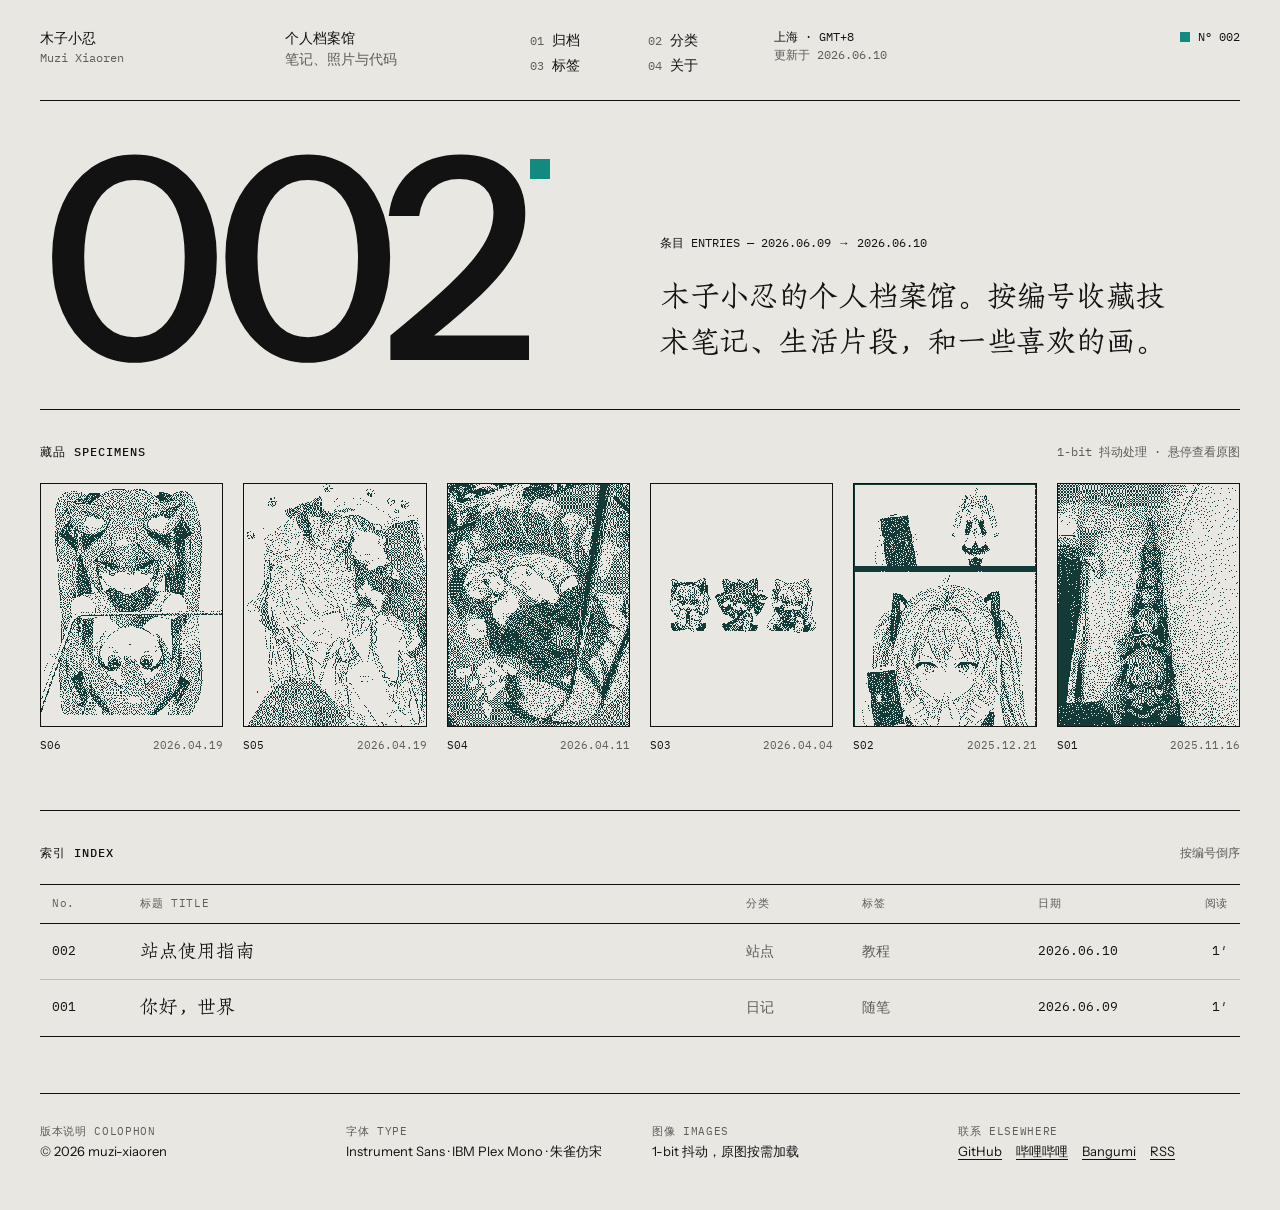
==== commit 929f1539: "Deploy from Blog muzi-xiaoren/Blog@290f707db74d9b4aedc4f6796e7bfdeb15737592" ====
--- a/index.html
+++ b/index.html
@@ -1,3 +1,3 @@
-<!DOCTYPE html><html lang="zh-CN"><head><meta charset="utf-8"><meta name="viewport" content="width=device-width, initial-scale=1"><title>木子小忍的博客</title><meta name="description" content="个人博客 · 技术与生活"><link rel="icon" href="/favicon.svg" type="image/svg+xml"><link rel="canonical" href="https://muzi-xiaoren.github.io/"><link rel="stylesheet" href="/_astro/Base.ByHqVQGT.css"><style>.index[data-astro-cid-l3skjhph]{border-top:1px solid var(--ink);border-bottom:1px solid var(--ink);margin:0;padding:0;list-style:none}.head[data-astro-cid-l3skjhph],.row[data-astro-cid-l3skjhph]{grid-template-columns:72px minmax(0,1fr) 100px 160px 110px 64px;align-items:center;gap:16px;padding:0 12px;display:grid}.head[data-astro-cid-l3skjhph]{border-bottom:1px solid var(--ink);color:var(--mute);letter-spacing:.06em;padding-block:10px;font-size:11px}.row[data-astro-cid-l3skjhph]{min-height:56px;transition:background-color .15s,color .15s;position:relative}li[data-astro-cid-l3skjhph]:not(:last-child)>.row[data-astro-cid-l3skjhph]{border-bottom:1px solid var(--rule)}.row[data-astro-cid-l3skjhph]:hover,.row[data-astro-cid-l3skjhph]:focus-visible{background:var(--ink);color:var(--paper)}.row[data-astro-cid-l3skjhph]:hover .dim[data-astro-cid-l3skjhph],.row[data-astro-cid-l3skjhph]:focus-visible .dim[data-astro-cid-l3skjhph]{color:var(--rule)}.no[data-astro-cid-l3skjhph],.date[data-astro-cid-l3skjhph],.min[data-astro-cid-l3skjhph]{font-size:13px}.title[data-astro-cid-l3skjhph]{font-family:var(--display);padding-block:14px;font-size:19px;font-weight:500;line-height:1.4}.dim[data-astro-cid-l3skjhph]{color:var(--mute);font-size:14px}.end[data-astro-cid-l3skjhph]{text-align:right}.preview[data-astro-cid-l3skjhph]{z-index:2;border:1px solid var(--ink);background:var(--paper);width:168px;color:var(--ink);pointer-events:none;flex-direction:column;gap:6px;padding:8px;font-size:10px;display:none;position:absolute;top:50%;right:230px;transform:translateY(-50%)}.preview[data-astro-cid-l3skjhph] img[data-astro-cid-l3skjhph]{aspect-ratio:3/4;object-fit:cover;width:100%;display:block}.preview[data-astro-cid-l3skjhph] img[data-astro-cid-l3skjhph].contain{object-fit:contain;background:#fff}.row[data-astro-cid-l3skjhph]:hover .preview[data-astro-cid-l3skjhph]{display:flex}@media (width<=720px){.head[data-astro-cid-l3skjhph]{display:none}.row[data-astro-cid-l3skjhph]{grid-template-columns:minmax(0,1fr) auto;grid-template-areas:"no date""title title""cat min";gap:2px 12px;padding-block:14px}.no[data-astro-cid-l3skjhph]{grid-area:no}.date[data-astro-cid-l3skjhph]{grid-area:date}.title[data-astro-cid-l3skjhph]{grid-area:title;padding-block:2px;font-size:18px}.cat[data-astro-cid-l3skjhph]{grid-area:cat}.min[data-astro-cid-l3skjhph]{grid-area:min}.tags[data-astro-cid-l3skjhph],.row[data-astro-cid-l3skjhph]:hover .preview[data-astro-cid-l3skjhph]{display:none}}
-.specimens[data-astro-cid-zw5j43h7]{grid-template-columns:repeat(auto-fit,minmax(min(150px,100%),1fr));gap:24px 20px;display:grid}.spec[data-astro-cid-zw5j43h7]{flex-direction:column;gap:10px;display:flex}.frame[data-astro-cid-zw5j43h7]{aspect-ratio:3/4;border:1px solid var(--ink);background:var(--paper);display:block;position:relative;overflow:hidden}.frame[data-astro-cid-zw5j43h7] img[data-astro-cid-zw5j43h7]{object-fit:cover;width:100%;height:100%;display:block;position:absolute;inset:0}.dither[data-astro-cid-zw5j43h7]{image-rendering:pixelated}.color[data-astro-cid-zw5j43h7]{opacity:0;transition:opacity .35s}.frame[data-astro-cid-zw5j43h7] img[data-astro-cid-zw5j43h7].contain{object-fit:contain;background:#fff}.spec[data-astro-cid-zw5j43h7]:hover .color[data-astro-cid-zw5j43h7][src],.spec[data-astro-cid-zw5j43h7]:focus-visible .color[data-astro-cid-zw5j43h7][src]{opacity:1}.cap[data-astro-cid-zw5j43h7]{justify-content:space-between;gap:10px;font-size:11px;line-height:1.5;display:flex}.hero[data-astro-cid-lcdefpme]{border-bottom:1px solid var(--ink);grid-template-columns:repeat(auto-fit,minmax(min(440px,100%),1fr));align-items:end;gap:32px 40px;padding:48px 0 40px;display:grid}.count[data-astro-cid-lcdefpme]{align-items:flex-start;gap:14px;display:flex}.big[data-astro-cid-lcdefpme]{letter-spacing:-.07em;font-size:clamp(140px,22vw,320px);font-weight:500;line-height:.78}.count[data-astro-cid-lcdefpme] .square[data-astro-cid-lcdefpme]{width:20px;height:20px;margin-top:10px}.intro[data-astro-cid-lcdefpme]{flex-direction:column;gap:20px;padding-bottom:6px;display:flex}.intro[data-astro-cid-lcdefpme] p[data-astro-cid-lcdefpme]{font-family:var(--display);letter-spacing:-.01em;text-wrap:balance;margin:0;font-size:30px;font-weight:500;line-height:1.5}@media (width<=640px){.intro[data-astro-cid-lcdefpme] p[data-astro-cid-lcdefpme]{font-size:22px}}
-</style></head><body><div class="page"><header class="site-header" data-astro-cid-nen7h5rs><a class="cell" href="/" data-astro-cid-nen7h5rs><span class="name" data-astro-cid-nen7h5rs>木子小忍</span><span class="mono small mute" data-astro-cid-nen7h5rs>Muzi Xiaoren</span></a><span class="cell" data-astro-cid-nen7h5rs><span data-astro-cid-nen7h5rs>个人档案馆</span><span class="mute" data-astro-cid-nen7h5rs>笔记、照片与代码</span></span><nav class="nav" aria-label="主导航" data-astro-cid-nen7h5rs><a href="/archives/" data-astro-cid-nen7h5rs><span class="mono small mute" data-astro-cid-nen7h5rs>01</span>归档</a><a href="/categories/" data-astro-cid-nen7h5rs><span class="mono small mute" data-astro-cid-nen7h5rs>02</span>分类</a><a href="/tags/" data-astro-cid-nen7h5rs><span class="mono small mute" data-astro-cid-nen7h5rs>03</span>标签</a><a href="/about/" data-astro-cid-nen7h5rs><span class="mono small mute" data-astro-cid-nen7h5rs>04</span>关于</a></nav><span class="cell mono small" data-astro-cid-nen7h5rs><span data-astro-cid-nen7h5rs>上海 · GMT+8</span><span class="mute" data-astro-cid-nen7h5rs>更新于 2026.06.10</span></span><span class="count mono small" data-astro-cid-nen7h5rs><span class="square" data-astro-cid-nen7h5rs></span>N° 002</span></header><main><section class="hero" data-astro-cid-lcdefpme><div class="count" data-astro-cid-lcdefpme><span class="big" data-astro-cid-lcdefpme>002</span><span class="square" aria-hidden="true" data-astro-cid-lcdefpme></span></div><div class="intro" data-astro-cid-lcdefpme><span class="mono small" data-astro-cid-lcdefpme>条目 ENTRIES — 2026.06.09 → 2026.06.10</span><p data-astro-cid-lcdefpme>木子小忍的个人档案馆。按编号收藏技术笔记、生活片段，和一些喜欢的画。</p></div></section><section class="block" data-astro-cid-lcdefpme><div class="section-head" data-astro-cid-lcdefpme><h2 data-astro-cid-lcdefpme>藏品 SPECIMENS</h2><span class="mute" data-astro-cid-lcdefpme>1-bit 抖动处理 · 悬停查看原图</span></div><div class="specimens" data-astro-cid-zw5j43h7><a class="spec" href="/img/background/photo_2026-04-19_18-03-11.jpg" target="_blank" rel="noopener" data-astro-cid-zw5j43h7><span class="frame" data-astro-cid-zw5j43h7><img class="dither" src="/img/derived/background/photo_2026-04-19_18-03-11.dither.png" alt="藏品 S06，2026.04.19" width="240" height="320" loading="lazy" decoding="async" data-astro-cid-zw5j43h7><img class="color cover" data-src="/img/derived/background/photo_2026-04-19_18-03-11.webp" alt="" decoding="async" data-astro-cid-zw5j43h7></span><span class="cap mono" data-astro-cid-zw5j43h7><span data-astro-cid-zw5j43h7>S06</span><span class="mute" data-astro-cid-zw5j43h7>2026.04.19</span></span></a><a class="spec" href="/img/background/photo_2026-04-19_15-50-55.jpg" target="_blank" rel="noopener" data-astro-cid-zw5j43h7><span class="frame" data-astro-cid-zw5j43h7><img class="dither" src="/img/derived/background/photo_2026-04-19_15-50-55.dither.png" alt="藏品 S05，2026.04.19" width="240" height="320" loading="lazy" decoding="async" data-astro-cid-zw5j43h7><img class="color cover" data-src="/img/derived/background/photo_2026-04-19_15-50-55.webp" alt="" decoding="async" data-astro-cid-zw5j43h7></span><span class="cap mono" data-astro-cid-zw5j43h7><span data-astro-cid-zw5j43h7>S05</span><span class="mute" data-astro-cid-zw5j43h7>2026.04.19</span></span></a><a class="spec" href="/img/background/photo_2026-04-11_10-08-00.jpg" target="_blank" rel="noopener" data-astro-cid-zw5j43h7><span class="frame" data-astro-cid-zw5j43h7><img class="dither" src="/img/derived/background/photo_2026-04-11_10-08-00.dither.png" alt="藏品 S04，2026.04.11" width="240" height="320" loading="lazy" decoding="async" data-astro-cid-zw5j43h7><img class="color cover" data-src="/img/derived/background/photo_2026-04-11_10-08-00.webp" alt="" decoding="async" data-astro-cid-zw5j43h7></span><span class="cap mono" data-astro-cid-zw5j43h7><span data-astro-cid-zw5j43h7>S04</span><span class="mute" data-astro-cid-zw5j43h7>2026.04.11</span></span></a><a class="spec" href="/img/background/photo_2026-04-04_11-45-15.jpg" target="_blank" rel="noopener" data-astro-cid-zw5j43h7><span class="frame" data-astro-cid-zw5j43h7><img class="dither" src="/img/derived/background/photo_2026-04-04_11-45-15.dither.png" alt="藏品 S03，2026.04.04" width="240" height="320" loading="lazy" decoding="async" data-astro-cid-zw5j43h7><img class="color contain" data-src="/img/derived/background/photo_2026-04-04_11-45-15.webp" alt="" decoding="async" data-astro-cid-zw5j43h7></span><span class="cap mono" data-astro-cid-zw5j43h7><span data-astro-cid-zw5j43h7>S03</span><span class="mute" data-astro-cid-zw5j43h7>2026.04.04</span></span></a><a class="spec" href="/img/background/photo_2025-12-21_13-12-02.jpg" target="_blank" rel="noopener" data-astro-cid-zw5j43h7><span class="frame" data-astro-cid-zw5j43h7><img class="dither" src="/img/derived/background/photo_2025-12-21_13-12-02.dither.png" alt="藏品 S02，2025.12.21" width="240" height="320" loading="lazy" decoding="async" data-astro-cid-zw5j43h7><img class="color cover" data-src="/img/derived/background/photo_2025-12-21_13-12-02.webp" alt="" decoding="async" data-astro-cid-zw5j43h7></span><span class="cap mono" data-astro-cid-zw5j43h7><span data-astro-cid-zw5j43h7>S02</span><span class="mute" data-astro-cid-zw5j43h7>2025.12.21</span></span></a><a class="spec" href="/img/background/photo_2025-11-16_14-33-12.jpg" target="_blank" rel="noopener" data-astro-cid-zw5j43h7><span class="frame" data-astro-cid-zw5j43h7><img class="dither" src="/img/derived/background/photo_2025-11-16_14-33-12.dither.png" alt="藏品 S01，2025.11.16" width="240" height="320" loading="lazy" decoding="async" data-astro-cid-zw5j43h7><img class="color cover" data-src="/img/derived/background/photo_2025-11-16_14-33-12.webp" alt="" decoding="async" data-astro-cid-zw5j43h7></span><span class="cap mono" data-astro-cid-zw5j43h7><span data-astro-cid-zw5j43h7>S01</span><span class="mute" data-astro-cid-zw5j43h7>2025.11.16</span></span></a></div><script type="module">for(let e of document.querySelectorAll(`.spec`)){let t=()=>{let t=e.querySelector(`img.color`);t?.dataset.src&&!t.getAttribute(`src`)&&(t.src=t.dataset.src)};e.addEventListener(`pointerenter`,t,{once:!0}),e.addEventListener(`focus`,t,{once:!0})}</script></section><section class="block" data-astro-cid-lcdefpme><div class="section-head" data-astro-cid-lcdefpme><h2 data-astro-cid-lcdefpme>索引 INDEX</h2><span class="mute" data-astro-cid-lcdefpme>按编号倒序</span></div><ol class="index" data-astro-cid-l3skjhph><li class="head mono" aria-hidden="true" data-astro-cid-l3skjhph><span data-astro-cid-l3skjhph>No.</span><span data-astro-cid-l3skjhph>标题 TITLE</span><span data-astro-cid-l3skjhph>分类</span><span data-astro-cid-l3skjhph>标签</span><span data-astro-cid-l3skjhph>日期</span><span class="end" data-astro-cid-l3skjhph>阅读</span></li><li data-astro-cid-l3skjhph><a class="row" href="/2026/06/10/pinwall-guide/" data-astro-cid-l3skjhph><span class="no mono" data-astro-cid-l3skjhph>002</span><span class="title" data-astro-cid-l3skjhph>站点使用指南</span><span class="cat dim" data-astro-cid-l3skjhph>站点</span><span class="tags dim" data-astro-cid-l3skjhph>教程</span><span class="date mono" data-astro-cid-l3skjhph>2026.06.10</span><span class="min mono end" data-astro-cid-l3skjhph>1′</span><span class="preview" aria-hidden="true" data-astro-cid-l3skjhph><img class="contain" src="/img/derived/background/photo_2026-04-04_11-45-15.webp" alt="" loading="lazy" decoding="async" data-astro-cid-l3skjhph><span class="mono" data-astro-cid-l3skjhph>PREVIEW · No.002</span></span></a></li><li data-astro-cid-l3skjhph><a class="row" href="/2026/06/09/hello-world/" data-astro-cid-l3skjhph><span class="no mono" data-astro-cid-l3skjhph>001</span><span class="title" data-astro-cid-l3skjhph>你好，世界</span><span class="cat dim" data-astro-cid-l3skjhph>日记</span><span class="tags dim" data-astro-cid-l3skjhph>随笔</span><span class="date mono" data-astro-cid-l3skjhph>2026.06.09</span><span class="min mono end" data-astro-cid-l3skjhph>1′</span></a></li></ol></section></main><footer class="site-footer" data-astro-cid-jo6i4kqk><div data-astro-cid-jo6i4kqk><span class="label" data-astro-cid-jo6i4kqk>版本说明 COLOPHON</span><span data-astro-cid-jo6i4kqk>© 2026 muzi-xiaoren</span></div><div data-astro-cid-jo6i4kqk><span class="label" data-astro-cid-jo6i4kqk>字体 TYPE</span><span data-astro-cid-jo6i4kqk>Instrument Sans · IBM Plex Mono · 朱雀仿宋</span></div><div data-astro-cid-jo6i4kqk><span class="label" data-astro-cid-jo6i4kqk>图像 IMAGES</span><span data-astro-cid-jo6i4kqk>1-bit 抖动，原图按需加载</span></div><div data-astro-cid-jo6i4kqk><span class="label" data-astro-cid-jo6i4kqk>联系 ELSEWHERE</span><span class="links" data-astro-cid-jo6i4kqk><a href="https://github.com/muzi-xiaoren" target="_blank" rel="noopener" data-astro-cid-jo6i4kqk>GitHub</a><a href="https://space.bilibili.com/185513864" target="_blank" rel="noopener" data-astro-cid-jo6i4kqk>哔哩哔哩</a><a href="https://bangumi.tv/user/renyeren" target="_blank" rel="noopener" data-astro-cid-jo6i4kqk>Bangumi</a></span></div></footer></div></body></html>+<!DOCTYPE html><html lang="zh-CN"><head><meta charset="utf-8"><meta name="viewport" content="width=device-width, initial-scale=1"><title>木子小忍的博客</title><meta name="description" content="个人博客 · 技术与生活"><link rel="icon" href="/favicon.svg" type="image/svg+xml"><link rel="alternate" type="application/rss+xml" title="木子小忍的博客" href="/rss.xml"><link rel="canonical" href="https://muzi-xiaoren.github.io/"><link rel="sitemap" href="/sitemap-index.xml"><meta property="og:site_name" content="木子小忍的博客"><meta property="og:locale" content="zh_CN"><meta property="og:type" content="website"><meta property="og:title" content="木子小忍的博客"><meta property="og:description" content="个人博客 · 技术与生活"><meta property="og:url" content="https://muzi-xiaoren.github.io/"><meta name="twitter:card" content="summary"><link rel="stylesheet" href="/_astro/Base.Bm3KP-OP.css"><style>.index[data-astro-cid-l3skjhph]{border-top:1px solid var(--ink);border-bottom:1px solid var(--ink);margin:0;padding:0;list-style:none}.head[data-astro-cid-l3skjhph],.row[data-astro-cid-l3skjhph]{grid-template-columns:72px minmax(0,1fr) 100px 160px 110px 64px;align-items:center;gap:16px;padding:0 12px;display:grid}.head[data-astro-cid-l3skjhph]{border-bottom:1px solid var(--ink);color:var(--mute);letter-spacing:.06em;padding-block:10px;font-size:11px}.row[data-astro-cid-l3skjhph]{min-height:56px;transition:background-color .15s,color .15s;position:relative}li[data-astro-cid-l3skjhph]:not(:last-child)>.row[data-astro-cid-l3skjhph]{border-bottom:1px solid var(--rule)}.row[data-astro-cid-l3skjhph]:hover,.row[data-astro-cid-l3skjhph]:focus-visible{background:var(--ink);color:var(--paper)}.row[data-astro-cid-l3skjhph]:hover .dim[data-astro-cid-l3skjhph],.row[data-astro-cid-l3skjhph]:focus-visible .dim[data-astro-cid-l3skjhph]{color:var(--rule)}.no[data-astro-cid-l3skjhph],.date[data-astro-cid-l3skjhph],.min[data-astro-cid-l3skjhph]{font-size:13px}.title[data-astro-cid-l3skjhph]{font-family:var(--display);padding-block:14px;font-size:19px;font-weight:400;line-height:1.4}.dim[data-astro-cid-l3skjhph]{color:var(--mute);font-size:14px}.end[data-astro-cid-l3skjhph]{text-align:right}.preview[data-astro-cid-l3skjhph]{z-index:2;border:1px solid var(--ink);background:var(--paper);width:168px;color:var(--ink);pointer-events:none;flex-direction:column;gap:6px;padding:8px;font-size:10px;display:none;position:absolute;top:50%;right:230px;transform:translateY(-50%)}.preview[data-astro-cid-l3skjhph] img[data-astro-cid-l3skjhph]{aspect-ratio:3/4;object-fit:cover;width:100%;display:block}.preview[data-astro-cid-l3skjhph] img[data-astro-cid-l3skjhph].contain{object-fit:contain;background:#fff}.row[data-astro-cid-l3skjhph]:hover .preview[data-astro-cid-l3skjhph]{display:flex}@media (width<=720px){.head[data-astro-cid-l3skjhph]{display:none}.row[data-astro-cid-l3skjhph]{grid-template-columns:minmax(0,1fr) auto;grid-template-areas:"no date""title title""cat min";gap:2px 12px;padding-block:14px}.no[data-astro-cid-l3skjhph]{grid-area:no}.date[data-astro-cid-l3skjhph]{grid-area:date}.title[data-astro-cid-l3skjhph]{grid-area:title;padding-block:2px;font-size:18px}.cat[data-astro-cid-l3skjhph]{grid-area:cat}.min[data-astro-cid-l3skjhph]{grid-area:min}.tags[data-astro-cid-l3skjhph],.row[data-astro-cid-l3skjhph]:hover .preview[data-astro-cid-l3skjhph]{display:none}}
+.specimens[data-astro-cid-zw5j43h7]{grid-template-columns:repeat(auto-fit,minmax(min(150px,100%),1fr));gap:24px 20px;display:grid}.spec[data-astro-cid-zw5j43h7]{flex-direction:column;gap:10px;display:flex}.frame[data-astro-cid-zw5j43h7]{aspect-ratio:3/4;border:1px solid var(--ink);background:var(--paper);display:block;position:relative;overflow:hidden}.frame[data-astro-cid-zw5j43h7] img[data-astro-cid-zw5j43h7]{object-fit:cover;width:100%;height:100%;display:block;position:absolute;inset:0}.dither[data-astro-cid-zw5j43h7]{image-rendering:pixelated}.color[data-astro-cid-zw5j43h7]{opacity:0;transition:opacity .35s}.frame[data-astro-cid-zw5j43h7] img[data-astro-cid-zw5j43h7].contain{object-fit:contain;background:#fff}.spec[data-astro-cid-zw5j43h7]:hover .color[data-astro-cid-zw5j43h7][src],.spec[data-astro-cid-zw5j43h7]:focus-visible .color[data-astro-cid-zw5j43h7][src]{opacity:1}.cap[data-astro-cid-zw5j43h7]{justify-content:space-between;gap:10px;font-size:11px;line-height:1.5;display:flex}.hero[data-astro-cid-lcdefpme]{border-bottom:1px solid var(--ink);grid-template-columns:repeat(auto-fit,minmax(min(440px,100%),1fr));align-items:end;gap:32px 40px;padding:48px 0 40px;display:grid}.count[data-astro-cid-lcdefpme]{align-items:flex-start;gap:14px;display:flex}.big[data-astro-cid-lcdefpme]{letter-spacing:-.07em;font-size:clamp(140px,22vw,320px);font-weight:500;line-height:.78}.count[data-astro-cid-lcdefpme] .square[data-astro-cid-lcdefpme]{width:20px;height:20px;margin-top:10px}.intro[data-astro-cid-lcdefpme]{flex-direction:column;gap:20px;padding-bottom:6px;display:flex}.intro[data-astro-cid-lcdefpme] p[data-astro-cid-lcdefpme]{font-family:var(--display);letter-spacing:-.01em;text-wrap:balance;margin:0;font-size:30px;font-weight:400;line-height:1.5}@media (width<=640px){.intro[data-astro-cid-lcdefpme] p[data-astro-cid-lcdefpme]{font-size:22px}}
+</style></head><body><div class="page"><header class="site-header" data-astro-cid-nen7h5rs><a class="cell" href="/" data-astro-cid-nen7h5rs><span class="name" data-astro-cid-nen7h5rs>木子小忍</span><span class="mono small mute" data-astro-cid-nen7h5rs>Muzi Xiaoren</span></a><span class="cell" data-astro-cid-nen7h5rs><span data-astro-cid-nen7h5rs>个人档案馆</span><span class="mute" data-astro-cid-nen7h5rs>笔记、照片与代码</span></span><nav class="nav" aria-label="主导航" data-astro-cid-nen7h5rs><a href="/archives/" data-astro-cid-nen7h5rs><span class="mono small mute" data-astro-cid-nen7h5rs>01</span>归档</a><a href="/categories/" data-astro-cid-nen7h5rs><span class="mono small mute" data-astro-cid-nen7h5rs>02</span>分类</a><a href="/tags/" data-astro-cid-nen7h5rs><span class="mono small mute" data-astro-cid-nen7h5rs>03</span>标签</a><a href="/about/" data-astro-cid-nen7h5rs><span class="mono small mute" data-astro-cid-nen7h5rs>04</span>关于</a></nav><span class="cell mono small" data-astro-cid-nen7h5rs><span data-astro-cid-nen7h5rs>上海 · GMT+8</span><span class="mute" data-astro-cid-nen7h5rs>更新于 2026.06.10</span></span><span class="count mono small" data-astro-cid-nen7h5rs><span class="square" data-astro-cid-nen7h5rs></span>N° 002</span></header><main><section class="hero" data-astro-cid-lcdefpme><div class="count" data-astro-cid-lcdefpme><span class="big" data-astro-cid-lcdefpme>002</span><span class="square" aria-hidden="true" data-astro-cid-lcdefpme></span></div><div class="intro" data-astro-cid-lcdefpme><span class="mono small" data-astro-cid-lcdefpme>条目 ENTRIES — 2026.06.09 → 2026.06.10</span><p data-astro-cid-lcdefpme>木子小忍的个人档案馆。按编号收藏技术笔记、生活片段，和一些喜欢的画。</p></div></section><section class="block" data-astro-cid-lcdefpme><div class="section-head" data-astro-cid-lcdefpme><h2 data-astro-cid-lcdefpme>藏品 SPECIMENS</h2><span class="mute" data-astro-cid-lcdefpme>1-bit 抖动处理 · 悬停查看原图</span></div><div class="specimens" data-astro-cid-zw5j43h7><a class="spec" href="/img/background/photo_2026-04-19_18-03-11.jpg" target="_blank" rel="noopener" data-astro-cid-zw5j43h7><span class="frame" data-astro-cid-zw5j43h7><img class="dither" src="/img/derived/background/photo_2026-04-19_18-03-11.dither.png" alt="藏品 S06，2026.04.19" width="240" height="320" loading="lazy" decoding="async" data-astro-cid-zw5j43h7><img class="color cover" data-src="/img/derived/background/photo_2026-04-19_18-03-11.webp" alt="" decoding="async" data-astro-cid-zw5j43h7></span><span class="cap mono" data-astro-cid-zw5j43h7><span data-astro-cid-zw5j43h7>S06</span><span class="mute" data-astro-cid-zw5j43h7>2026.04.19</span></span></a><a class="spec" href="/img/background/photo_2026-04-19_15-50-55.jpg" target="_blank" rel="noopener" data-astro-cid-zw5j43h7><span class="frame" data-astro-cid-zw5j43h7><img class="dither" src="/img/derived/background/photo_2026-04-19_15-50-55.dither.png" alt="藏品 S05，2026.04.19" width="240" height="320" loading="lazy" decoding="async" data-astro-cid-zw5j43h7><img class="color cover" data-src="/img/derived/background/photo_2026-04-19_15-50-55.webp" alt="" decoding="async" data-astro-cid-zw5j43h7></span><span class="cap mono" data-astro-cid-zw5j43h7><span data-astro-cid-zw5j43h7>S05</span><span class="mute" data-astro-cid-zw5j43h7>2026.04.19</span></span></a><a class="spec" href="/img/background/photo_2026-04-11_10-08-00.jpg" target="_blank" rel="noopener" data-astro-cid-zw5j43h7><span class="frame" data-astro-cid-zw5j43h7><img class="dither" src="/img/derived/background/photo_2026-04-11_10-08-00.dither.png" alt="藏品 S04，2026.04.11" width="240" height="320" loading="lazy" decoding="async" data-astro-cid-zw5j43h7><img class="color cover" data-src="/img/derived/background/photo_2026-04-11_10-08-00.webp" alt="" decoding="async" data-astro-cid-zw5j43h7></span><span class="cap mono" data-astro-cid-zw5j43h7><span data-astro-cid-zw5j43h7>S04</span><span class="mute" data-astro-cid-zw5j43h7>2026.04.11</span></span></a><a class="spec" href="/img/background/photo_2026-04-04_11-45-15.jpg" target="_blank" rel="noopener" data-astro-cid-zw5j43h7><span class="frame" data-astro-cid-zw5j43h7><img class="dither" src="/img/derived/background/photo_2026-04-04_11-45-15.dither.png" alt="藏品 S03，2026.04.04" width="240" height="320" loading="lazy" decoding="async" data-astro-cid-zw5j43h7><img class="color contain" data-src="/img/derived/background/photo_2026-04-04_11-45-15.webp" alt="" decoding="async" data-astro-cid-zw5j43h7></span><span class="cap mono" data-astro-cid-zw5j43h7><span data-astro-cid-zw5j43h7>S03</span><span class="mute" data-astro-cid-zw5j43h7>2026.04.04</span></span></a><a class="spec" href="/img/background/photo_2025-12-21_13-12-02.jpg" target="_blank" rel="noopener" data-astro-cid-zw5j43h7><span class="frame" data-astro-cid-zw5j43h7><img class="dither" src="/img/derived/background/photo_2025-12-21_13-12-02.dither.png" alt="藏品 S02，2025.12.21" width="240" height="320" loading="lazy" decoding="async" data-astro-cid-zw5j43h7><img class="color cover" data-src="/img/derived/background/photo_2025-12-21_13-12-02.webp" alt="" decoding="async" data-astro-cid-zw5j43h7></span><span class="cap mono" data-astro-cid-zw5j43h7><span data-astro-cid-zw5j43h7>S02</span><span class="mute" data-astro-cid-zw5j43h7>2025.12.21</span></span></a><a class="spec" href="/img/background/photo_2025-11-16_14-33-12.jpg" target="_blank" rel="noopener" data-astro-cid-zw5j43h7><span class="frame" data-astro-cid-zw5j43h7><img class="dither" src="/img/derived/background/photo_2025-11-16_14-33-12.dither.png" alt="藏品 S01，2025.11.16" width="240" height="320" loading="lazy" decoding="async" data-astro-cid-zw5j43h7><img class="color cover" data-src="/img/derived/background/photo_2025-11-16_14-33-12.webp" alt="" decoding="async" data-astro-cid-zw5j43h7></span><span class="cap mono" data-astro-cid-zw5j43h7><span data-astro-cid-zw5j43h7>S01</span><span class="mute" data-astro-cid-zw5j43h7>2025.11.16</span></span></a></div><script type="module">for(let e of document.querySelectorAll(`.spec`)){let t=()=>{let t=e.querySelector(`img.color`);t?.dataset.src&&!t.getAttribute(`src`)&&(t.src=t.dataset.src)};e.addEventListener(`pointerenter`,t,{once:!0}),e.addEventListener(`focus`,t,{once:!0})}</script></section><section class="block" data-astro-cid-lcdefpme><div class="section-head" data-astro-cid-lcdefpme><h2 data-astro-cid-lcdefpme>索引 INDEX</h2><span class="mute" data-astro-cid-lcdefpme>按编号倒序</span></div><ol class="index" data-astro-cid-l3skjhph><li class="head mono" aria-hidden="true" data-astro-cid-l3skjhph><span data-astro-cid-l3skjhph>No.</span><span data-astro-cid-l3skjhph>标题 TITLE</span><span data-astro-cid-l3skjhph>分类</span><span data-astro-cid-l3skjhph>标签</span><span data-astro-cid-l3skjhph>日期</span><span class="end" data-astro-cid-l3skjhph>阅读</span></li><li data-astro-cid-l3skjhph><a class="row" href="/2026/06/10/pinwall-guide/" data-astro-cid-l3skjhph><span class="no mono" data-astro-cid-l3skjhph>002</span><span class="title" data-astro-cid-l3skjhph>站点使用指南</span><span class="cat dim" data-astro-cid-l3skjhph>站点</span><span class="tags dim" data-astro-cid-l3skjhph>教程</span><span class="date mono" data-astro-cid-l3skjhph>2026.06.10</span><span class="min mono end" data-astro-cid-l3skjhph>1′</span><span class="preview" aria-hidden="true" data-astro-cid-l3skjhph><img class="contain" src="/img/derived/background/photo_2026-04-04_11-45-15.webp" alt="" loading="lazy" decoding="async" data-astro-cid-l3skjhph><span class="mono" data-astro-cid-l3skjhph>PREVIEW · No.002</span></span></a></li><li data-astro-cid-l3skjhph><a class="row" href="/2026/06/09/hello-world/" data-astro-cid-l3skjhph><span class="no mono" data-astro-cid-l3skjhph>001</span><span class="title" data-astro-cid-l3skjhph>你好，世界</span><span class="cat dim" data-astro-cid-l3skjhph>日记</span><span class="tags dim" data-astro-cid-l3skjhph>随笔</span><span class="date mono" data-astro-cid-l3skjhph>2026.06.09</span><span class="min mono end" data-astro-cid-l3skjhph>1′</span></a></li></ol></section></main><footer class="site-footer" data-astro-cid-jo6i4kqk><div data-astro-cid-jo6i4kqk><span class="label" data-astro-cid-jo6i4kqk>版本说明 COLOPHON</span><span data-astro-cid-jo6i4kqk>© 2026 muzi-xiaoren</span></div><div data-astro-cid-jo6i4kqk><span class="label" data-astro-cid-jo6i4kqk>字体 TYPE</span><span data-astro-cid-jo6i4kqk>Instrument Sans · IBM Plex Mono · 朱雀仿宋</span></div><div data-astro-cid-jo6i4kqk><span class="label" data-astro-cid-jo6i4kqk>图像 IMAGES</span><span data-astro-cid-jo6i4kqk>1-bit 抖动，原图按需加载</span></div><div data-astro-cid-jo6i4kqk><span class="label" data-astro-cid-jo6i4kqk>联系 ELSEWHERE</span><span class="links" data-astro-cid-jo6i4kqk><a href="https://github.com/muzi-xiaoren" target="_blank" rel="noopener" data-astro-cid-jo6i4kqk>GitHub</a><a href="https://space.bilibili.com/185513864" target="_blank" rel="noopener" data-astro-cid-jo6i4kqk>哔哩哔哩</a><a href="https://bangumi.tv/user/renyeren" target="_blank" rel="noopener" data-astro-cid-jo6i4kqk>Bangumi</a><a href="/rss.xml" data-astro-cid-jo6i4kqk>RSS</a></span></div></footer></div></body></html>
--- a/_astro/Base.Bm3KP-OP.css
+++ b/_astro/Base.Bm3KP-OP.css
@@ -0,0 +1 @@
+@font-face{font-family:Instrument Sans;font-style:normal;font-display:swap;font-weight:400;src:url(/_astro/instrument-sans-latin-ext-400-normal.Q_nF8v4l.woff2)format("woff2"),url(/_astro/instrument-sans-latin-ext-400-normal.r32jotim.woff)format("woff");unicode-range:U+100-2BA,U+2BD-2C5,U+2C7-2CC,U+2CE-2D7,U+2DD-2FF,U+304,U+308,U+329,U+1D00-1DBF,U+1E00-1E9F,U+1EF2-1EFF,U+2020,U+20A0-20AB,U+20AD-20C0,U+2113,U+2C60-2C7F,U+A720-A7FF}@font-face{font-family:Instrument Sans;font-style:normal;font-display:swap;font-weight:400;src:url(/_astro/instrument-sans-latin-400-normal.DRC__1Mx.woff2)format("woff2"),url(/_astro/instrument-sans-latin-400-normal.D1W7dsQl.woff)format("woff");unicode-range:U+??,U+131,U+152-153,U+2BB-2BC,U+2C6,U+2DA,U+2DC,U+304,U+308,U+329,U+2000-206F,U+20AC,U+2122,U+2191,U+2193,U+2212,U+2215,U+FEFF,U+FFFD}@font-face{font-family:Instrument Sans;font-style:normal;font-display:swap;font-weight:500;src:url(/_astro/instrument-sans-latin-ext-500-normal.CTEe1bJa.woff2)format("woff2"),url(/_astro/instrument-sans-latin-ext-500-normal.CAxz3nsc.woff)format("woff");unicode-range:U+100-2BA,U+2BD-2C5,U+2C7-2CC,U+2CE-2D7,U+2DD-2FF,U+304,U+308,U+329,U+1D00-1DBF,U+1E00-1E9F,U+1EF2-1EFF,U+2020,U+20A0-20AB,U+20AD-20C0,U+2113,U+2C60-2C7F,U+A720-A7FF}@font-face{font-family:Instrument Sans;font-style:normal;font-display:swap;font-weight:500;src:url(/_astro/instrument-sans-latin-500-normal.Dk9ku72i.woff2)format("woff2"),url(/_astro/instrument-sans-latin-500-normal.Z6ESRlEs.woff)format("woff");unicode-range:U+??,U+131,U+152-153,U+2BB-2BC,U+2C6,U+2DA,U+2DC,U+304,U+308,U+329,U+2000-206F,U+20AC,U+2122,U+2191,U+2193,U+2212,U+2215,U+FEFF,U+FFFD}@font-face{font-family:Instrument Sans;font-style:normal;font-display:swap;font-weight:600;src:url(/_astro/instrument-sans-latin-ext-600-normal.BsaQcF38.woff2)format("woff2"),url(/_astro/instrument-sans-latin-ext-600-normal.DMks36a2.woff)format("woff");unicode-range:U+100-2BA,U+2BD-2C5,U+2C7-2CC,U+2CE-2D7,U+2DD-2FF,U+304,U+308,U+329,U+1D00-1DBF,U+1E00-1E9F,U+1EF2-1EFF,U+2020,U+20A0-20AB,U+20AD-20C0,U+2113,U+2C60-2C7F,U+A720-A7FF}@font-face{font-family:Instrument Sans;font-style:normal;font-display:swap;font-weight:600;src:url(/_astro/instrument-sans-latin-600-normal.B7fBEWYG.woff2)format("woff2"),url(/_astro/instrument-sans-latin-600-normal.B9e8oLYv.woff)format("woff");unicode-range:U+??,U+131,U+152-153,U+2BB-2BC,U+2C6,U+2DA,U+2DC,U+304,U+308,U+329,U+2000-206F,U+20AC,U+2122,U+2191,U+2193,U+2212,U+2215,U+FEFF,U+FFFD}@font-face{font-family:IBM Plex Mono;font-style:normal;font-display:swap;font-weight:400;src:url(/_astro/ibm-plex-mono-cyrillic-ext-400-normal.xuaO2J-f.woff2)format("woff2"),url(/_astro/ibm-plex-mono-cyrillic-ext-400-normal.DMdlQ8Kv.woff)format("woff");unicode-range:U+460-52F,U+1C80-1C8A,U+20B4,U+2DE0-2DFF,U+A640-A69F,U+FE2E-FE2F}@font-face{font-family:IBM Plex Mono;font-style:normal;font-display:swap;font-weight:400;src:url(/_astro/ibm-plex-mono-cyrillic-400-normal.BSMlKf0J.woff2)format("woff2"),url(/_astro/ibm-plex-mono-cyrillic-400-normal.CEL4l2ZJ.woff)format("woff");unicode-range:U+301,U+400-45F,U+490-491,U+4B0-4B1,U+2116}@font-face{font-family:IBM Plex Mono;font-style:normal;font-display:swap;font-weight:400;src:url(/_astro/ibm-plex-mono-vietnamese-400-normal.BulugwFq.woff2)format("woff2"),url(/_astro/ibm-plex-mono-vietnamese-400-normal.DDuiU_S-.woff)format("woff");unicode-range:U+102-103,U+110-111,U+128-129,U+168-169,U+1A0-1A1,U+1AF-1B0,U+300-301,U+303-304,U+308-309,U+323,U+329,U+1EA0-1EF9,U+20AB}@font-face{font-family:IBM Plex Mono;font-style:normal;font-display:swap;font-weight:400;src:url(/_astro/ibm-plex-mono-latin-ext-400-normal.BmRBH3aV.woff2)format("woff2"),url(/_astro/ibm-plex-mono-latin-ext-400-normal.D3D2R8hC.woff)format("woff");unicode-range:U+100-2BA,U+2BD-2C5,U+2C7-2CC,U+2CE-2D7,U+2DD-2FF,U+304,U+308,U+329,U+1D00-1DBF,U+1E00-1E9F,U+1EF2-1EFF,U+2020,U+20A0-20AB,U+20AD-20C0,U+2113,U+2C60-2C7F,U+A720-A7FF}@font-face{font-family:IBM Plex Mono;font-style:normal;font-display:swap;font-weight:400;src:url(/_astro/ibm-plex-mono-latin-400-normal.DMJ8VG8y.woff2)format("woff2"),url(/_astro/ibm-plex-mono-latin-400-normal.CvHOgSBP.woff)format("woff");unicode-range:U+??,U+131,U+152-153,U+2BB-2BC,U+2C6,U+2DA,U+2DC,U+304,U+308,U+329,U+2000-206F,U+20AC,U+2122,U+2191,U+2193,U+2212,U+2215,U+FEFF,U+FFFD}@font-face{font-family:IBM Plex Mono;font-style:normal;font-display:swap;font-weight:500;src:url(/_astro/ibm-plex-mono-cyrillic-ext-500-normal.BqneJy0T.woff2)format("woff2"),url(/_astro/ibm-plex-mono-cyrillic-ext-500-normal.BIfNGwUT.woff)format("woff");unicode-range:U+460-52F,U+1C80-1C8A,U+20B4,U+2DE0-2DFF,U+A640-A69F,U+FE2E-FE2F}@font-face{font-family:IBM Plex Mono;font-style:normal;font-display:swap;font-weight:500;src:url(/_astro/ibm-plex-mono-cyrillic-500-normal.Bq9vWWag.woff2)format("woff2"),url(/_astro/ibm-plex-mono-cyrillic-500-normal.Ael50iVv.woff)format("woff");unicode-range:U+301,U+400-45F,U+490-491,U+4B0-4B1,U+2116}@font-face{font-family:IBM Plex Mono;font-style:normal;font-display:swap;font-weight:500;src:url(/_astro/ibm-plex-mono-vietnamese-500-normal.DZ4AoWbu.woff2)format("woff2"),url(/_astro/ibm-plex-mono-vietnamese-500-normal.C8zxqsMH.woff)format("woff");unicode-range:U+102-103,U+110-111,U+128-129,U+168-169,U+1A0-1A1,U+1AF-1B0,U+300-301,U+303-304,U+308-309,U+323,U+329,U+1EA0-1EF9,U+20AB}@font-face{font-family:IBM Plex Mono;font-style:normal;font-display:swap;font-weight:500;src:url(/_astro/ibm-plex-mono-latin-ext-500-normal.CAhNIIs5.woff2)format("woff2"),url(/_astro/ibm-plex-mono-latin-ext-500-normal.CZ70TYgx.woff)format("woff");unicode-range:U+100-2BA,U+2BD-2C5,U+2C7-2CC,U+2CE-2D7,U+2DD-2FF,U+304,U+308,U+329,U+1D00-1DBF,U+1E00-1E9F,U+1EF2-1EFF,U+2020,U+20A0-20AB,U+20AD-20C0,U+2113,U+2C60-2C7F,U+A720-A7FF}@font-face{font-family:IBM Plex Mono;font-style:normal;font-display:swap;font-weight:500;src:url(/_astro/ibm-plex-mono-latin-500-normal.DSY6xOcd.woff2)format("woff2"),url(/_astro/ibm-plex-mono-latin-500-normal.CB9ihrfo.woff)format("woff");unicode-range:U+??,U+131,U+152-153,U+2BB-2BC,U+2C6,U+2DA,U+2DC,U+304,U+308,U+329,U+2000-206F,U+20AC,U+2122,U+2191,U+2193,U+2212,U+2215,U+FEFF,U+FFFD}@font-face{font-family:"Zhuque Fangsong (technical preview)";src:local("Zhuque Fangsong (technical preview)"),url(/_astro/1f18e4808e6cbc127e7110a4d2c50844.DgyPfp9V.woff2)format("woff2");font-style:normal;font-display:swap;font-weight:400;unicode-range:U+9770,U+9778,U+977A,U+977F,U+97A1,U+97A7-97A8,U+97AC,U+988E,U+9899,U+9978-9979,U+9983,U+9A8E,U+9B46,U+9C80,U+9CC0,U+9E2E,U+9E3B,U+9E50,U+9E6E,U+9F41,U+9F49,U+A78B-A78C,U+FB01-FB02,U+FE10-FE14,U+FE31,U+FE33,U+FE35-FE40,U+20CD0,U+25ED7,U+2C27C}@font-face{font-family:"Zhuque Fangsong (technical preview)";src:local("Zhuque Fangsong (technical preview)"),url(/_astro/bdd21437e838c7e0a57ab93dd29c1b60.B9g6Fl5c.woff2)format("woff2");font-style:normal;font-display:swap;font-weight:400;unicode-range:U+7488,U+7498,U+749F-74A0,U+74AA,U+74D8,U+75AD,U+7606,U+76C9,U+770A,U+772C,U+7744,U+778B,U+77AD,U+77F1,U+7947,U+794E,U+797E,U+79FE,U+7AA3,U+7AB8,U+7AD1,U+7B93,U+7CBF,U+7E20,U+7EB4,U+7F7D,U+7F91,U+7FDA,U+8199,U+81DC,U+82BC,U+8300,U+8313,U+849F,U+85E0,U+87A0,U+88AA,U+891F,U+8A1A,U+8C68,U+8D5F,U+8DD0,U+8DF6,U+8E12,U+8E5A,U+8E7D-8E7E,U+90E4,U+90FF,U+92C6,U+94FB,U+951C,U+955A,U+9560,U+9574-9575,U+95FF,U+9607,U+96F1,U+9728}@font-face{font-family:"Zhuque Fangsong (technical preview)";src:local("Zhuque Fangsong (technical preview)"),url(/_astro/e1bbb103c0960267668397bf420674b3.BZVsMFDi.woff2)format("woff2");font-style:normal;font-display:swap;font-weight:400;unicode-range:U+62E4,U+6326,U+636F,U+637D,U+63F3,U+647D,U+6537,U+65F8,U+65FB,U+6609,U+665E,U+677B,U+67C8,U+681F,U+68BF,U+68C1,U+68FB,U+692A,U+696F,U+6996,U+6B38,U+6C9A,U+6CA8,U+6D55,U+6D65,U+6E49,U+6E5C,U+6E72,U+6EC3,U+6EEA-6EEB,U+6F5F,U+6FA5,U+7098,U+70DC,U+7117,U+711C,U+719C,U+71A5,U+71C4,U+7241-7242,U+7264,U+7374,U+738A,U+7395,U+7399,U+73A0-73A1,U+73A5-73A6,U+73AD,U+73E3,U+73F0,U+7407,U+7424,U+742B,U+742F,U+7444}@font-face{font-family:"Zhuque Fangsong (technical preview)";src:local("Zhuque Fangsong (technical preview)"),url(/_astro/37ebccd744ca10a796b2405b27eb2092.BJb5HWrD.woff2)format("woff2");font-style:normal;font-display:swap;font-weight:400;unicode-range:U+2B1B,U+2B24,U+3000,U+3003,U+301C,U+3918,U+39D0,U+39DF,U+3E06,U+4056,U+43DD,U+497D,U+4983,U+4E0F,U+4E42,U+4EB6,U+4FF5-4FF6,U+50F0,U+524B,U+52BC,U+531C,U+53BE,U+53C6,U+543D,U+5463,U+5535,U+5570,U+55D0,U+55DE,U+561A,U+5621,U+5684,U+57B1,U+57F5,U+5809,U+5846,U+592C,U+596D,U+59EE,U+5AAD,U+5ADA,U+5C5B,U+5CE3,U+5D1A,U+5D4E,U+5D56,U+5DC9,U+5F67,U+6053,U+60C7,U+6114,U+612C,U+6283,U+6294,U+62C3}@font-face{font-family:"Zhuque Fangsong (technical preview)";src:local("Zhuque Fangsong (technical preview)"),url(/_astro/899b07ebccbb7c2491f4324fce7d4f5f.fWuFbceJ.woff2)format("woff2");font-style:normal;font-display:swap;font-weight:400;unicode-range:U+2113,U+2122,U+212E,U+2153-2154,U+215B-215E,U+2190-2199,U+2202,U+2205-2206,U+220F,U+2211-2212,U+2215,U+2219-221A,U+221E,U+222B,U+2248,U+2260,U+2264-2265,U+25A0-25A1,U+25B2-25B3,U+25B6-25B7,U+25BC-25BD,U+25C0-25C1,U+25C6-25C7,U+25CA,U+25FC,U+26AB,U+27E8-27E9}@font-face{font-family:"Zhuque Fangsong (technical preview)";src:local("Zhuque Fangsong (technical preview)"),url(/_astro/8f7f4ebd4c74be403f471489c8eb1b32.CQox9e3Z.woff2)format("woff2");font-style:normal;font-display:swap;font-weight:400;unicode-range:U+2012,U+2015,U+201A,U+201E,U+2020-2021,U+2024-2025,U+2030,U+2032-2033,U+2039-203A,U+2044,U+2052,U+2070,U+2074-2079,U+2080-2089,U+20A3-20A4,U+20AB-20AC,U+20AE,U+20B4,U+20B8-20BA,U+20BC}@font-face{font-family:"Zhuque Fangsong (technical preview)";src:local("Zhuque Fangsong (technical preview)"),url(/_astro/428d7f2c6f325347c1375864ede43898.KgDc2TS1.woff2)format("woff2");font-style:normal;font-display:swap;font-weight:400;unicode-range:U+1EE1,U+2007-200B,U+2010}@font-face{font-family:"Zhuque Fangsong (technical preview)";src:local("Zhuque Fangsong (technical preview)"),url(/_astro/6d8ef15a72f15ae549345894bffa56ba.DIkaCUvp.woff2)format("woff2");font-style:normal;font-display:swap;font-weight:400;unicode-range:U+1E9E}@font-face{font-family:"Zhuque Fangsong (technical preview)";src:local("Zhuque Fangsong (technical preview)"),url(/_astro/b01535a850b3b74502bbe794c367c44d.Dr3hTYNd.woff2)format("woff2");font-style:normal;font-display:swap;font-weight:400;unicode-range:U+FF02-FF03,U+FF05-FF07,U+FF0A,U+FF20,U+FF3C}@font-face{font-family:"Zhuque Fangsong (technical preview)";src:local("Zhuque Fangsong (technical preview)"),url(/_astro/18865ccf07089f195face1deda3af6da.Cs9soYVr.woff2)format("woff2");font-style:normal;font-display:swap;font-weight:400;unicode-range:U+30DE-30FA,U+30FC-30FD}@font-face{font-family:"Zhuque Fangsong (technical preview)";src:local("Zhuque Fangsong (technical preview)"),url(/_astro/ef8a69b9bd9346f15a4cfe158db5619b.Deo8w1LJ.woff2)format("woff2");font-style:normal;font-display:swap;font-weight:400;unicode-range:U+30A4-30DD}@font-face{font-family:"Zhuque Fangsong (technical preview)";src:local("Zhuque Fangsong (technical preview)"),url(/_astro/32d764aac3a5c0b4dda80e3cdaded2d2.BhamvS6T.woff2)format("woff2");font-style:normal;font-display:swap;font-weight:400;unicode-range:U+3069-3094,U+3099-309A,U+309D-309E,U+30A1-30A3}@font-face{font-family:"Zhuque Fangsong (technical preview)";src:local("Zhuque Fangsong (technical preview)"),url(/_astro/e48762f4d8b1423588aa691be2fb5ff0.B_5d4mAG.woff2)format("woff2");font-style:normal;font-display:swap;font-weight:400;unicode-range:U+3041-3068}@font-face{font-family:"Zhuque Fangsong (technical preview)";src:local("Zhuque Fangsong (technical preview)"),url(/_astro/5ed7dffd2111f7af54d962add387c9d0.CpeAjhcf.woff2)format("woff2");font-style:normal;font-display:swap;font-weight:400;unicode-range:U+50B3,U+5F37,U+66F8,U+73FE,U+7D00,U+7F85,U+8F15,U+925B,U+9326,U+98A8,U+98E2,U+9913,U+9B31}@font-face{font-family:"Zhuque Fangsong (technical preview)";src:local("Zhuque Fangsong (technical preview)"),url(/_astro/718d4b7f4830e7396ad8c19ab8ae665e.i3kfEF6L.woff2)format("woff2");font-style:normal;font-display:swap;font-weight:400;unicode-range:U+4EC2,U+5155,U+5216,U+522D,U+5281,U+5293,U+5523,U+553C,U+5588,U+55B5,U+570A,U+5786,U+5819,U+58BC,U+5B65,U+5C66,U+5C88,U+5E3B,U+614A,U+615D,U+6343,U+63BE,U+6420,U+6434,U+6484,U+6499,U+6509,U+652E,U+67D9,U+67DD,U+6833,U+6920,U+6A8E,U+6AA0,U+6B43,U+6BEA,U+6CD0,U+6D5E,U+6F2D,U+717A,U+71E0,U+721D,U+728B,U+72C1,U+72E8,U+73E7,U+746D,U+754E,U+7603,U+770D,U+77A2,U+7857,U+786D,U+78F2,U+7946,U+7BA2,U+7CD7,U+7F32,U+8022,U+8028-8029,U+80C2,U+80D9,U+80EC,U+833C,U+836E,U+84CD,U+84D0,U+857A,U+85B7,U+871E,U+8723,U+8729,U+8753,U+877E,U+878B,U+88D2,U+8966,U+89EB,U+8C2E,U+8C8A,U+8C98,U+8D33,U+8D47,U+8D55,U+8E2C,U+8E9C,U+8E9E,U+8FEE,U+951E,U+9603,U+97AB,U+9A98,U+9A9F,U+9B0F,U+9B48,U+9E32,U+9E5B,U+9E88}@font-face{font-family:"Zhuque Fangsong (technical preview)";src:local("Zhuque Fangsong (technical preview)"),url(/_astro/425ff22da8e054a7400b8b5c34a35625.DoMBAcZU.woff2)format("woff2");font-style:normal;font-display:swap;font-weight:400;unicode-range:U+4F91,U+4F94,U+4FC5,U+507E,U+50ED,U+525E,U+5326,U+5423,U+54B4,U+54D5,U+54D9,U+55C9,U+5686,U+574C,U+57A4,U+57F4,U+580B,U+5A08,U+5AB5,U+5B16,U+5BE4,U+5C1C,U+5E5E,U+5EE8,U+5F82,U+5FED,U+609B,U+609D,U+60DD,U+6225,U+6243,U+640B,U+6445,U+656B,U+6603,U+674C,U+67A8,U+680A,U+6864,U+69D4,U+6C2A,U+6C46,U+6C5C,U+6D0E,U+6E2B,U+6EB2,U+6EB7,U+6F89,U+706C,U+70B1,U+70C0,U+7113,U+71D4,U+72F3,U+7303,U+7321,U+7339,U+736C,U+74A9,U+750D,U+760A,U+761B,U+7643,U+764D,U+7707,U+7735,U+7747,U+7839,U+784E,U+7953,U+798A,U+7A03,U+7BE5,U+7C40,U+7EC1,U+7F12,U+7F33,U+7F68,U+8025,U+80E8,U+8204,U+823B,U+824B,U+827D,U+827F,U+82C8,U+8347,U+837D,U+839B,U+83A9,U+83F9,U+84B9,U+85A8,U+867C,U+867F,U+86B0,U+86D8,U+86F2,U+8770,U+8788,U+87AC-87AD,U+87B5,U+87BD,U+8844,U+8930,U+895E,U+89CF,U+8BD4,U+8C02,U+8C85,U+8DD6,U+8E40,U+8F82,U+8FD5,U+90B6,U+90DB,U+9164,U+91A2,U+943E,U+94EB,U+9514,U+9529,U+9538,U+9561,U+9569,U+95FC,U+960D,U+966C,U+96B3,U+9792,U+97B2,U+98A1,U+9969,U+9987,U+9A80,U+9A92,U+9A96,U+9AD1,U+9B43,U+9CB4,U+9CBC-9CBD,U+9CD0,U+9CD4,U+9E31,U+9E38,U+9EE5,U+9EEA,U+9EFB-9EFC,U+9FA0}@font-face{font-family:"Zhuque Fangsong (technical preview)";src:local("Zhuque Fangsong (technical preview)"),url(/_astro/5c7990ce56a38bd763276b5f73a2e742.BNkAUFpT.woff2)format("woff2");font-style:normal;font-display:swap;font-weight:400;unicode-range:U+4F1B,U+4F7E,U+50D6,U+52D6,U+536E,U+54A9,U+54DA,U+55BE,U+55CD,U+564D,U+572C,U+572F,U+576B,U+57D8,U+57F8,U+57FD,U+5844,U+59D2,U+5AE0,U+5B37,U+5B5B,U+5D6B,U+5F11,U+5F58,U+5FE4,U+602B,U+6106,U+63F8,U+641B,U+64E4,U+6634,U+66DB,U+676A,U+67B5,U+681D,U+6883,U+69B1,U+69E0,U+6A18,U+6B9B,U+6D33,U+6EBB,U+6ED7,U+6F36,U+6F72,U+6F8C,U+7173,U+7178,U+7228,U+728F,U+72EF,U+7331,U+7481,U+74E0,U+7540,U+755B,U+75E6,U+7635,U+763C,U+76CD,U+7704,U+7743,U+7780,U+7847,U+7962,U+7A02,U+7AB3,U+7B0A,U+7B4C,U+7B6E,U+7BFC,U+7C16,U+7C9E,U+7E3B,U+7EA1,U+7EF2,U+7F02,U+7F07,U+7F0C,U+7F23,U+7F2F,U+7FBC,U+8016,U+8020,U+812C,U+8182,U+825F,U+8268,U+8284,U+8291,U+829F,U+8311,U+831A,U+840F,U+84B4,U+855E,U+85A4,U+86C4,U+86DE,U+86F1,U+87DB,U+880A,U+887F,U+88F0,U+890A,U+892B,U+89CB,U+89EF,U+8A48,U+8BDC,U+8C33,U+8C94,U+8DB1,U+8DCF,U+8DE3,U+8E90,U+8F7E,U+8FD3,U+90BE,U+9161,U+91AF,U+936A,U+948B,U+956A,U+956C,U+9654,U+9688,U+972A,U+9730,U+97B4,U+98E7,U+9967,U+996B,U+9AA3,U+9ABA,U+9AED,U+9AF9,U+9B08,U+9C8E,U+9C94,U+9C9A,U+9E2B,U+9E36,U+9E4B,U+9E55,U+9E69,U+9EBD,U+9EE2,U+9F0D,U+9F2C,U+9F51}@font-face{font-family:"Zhuque Fangsong (technical preview)";src:local("Zhuque Fangsong (technical preview)"),url(/_astro/aeaf8ad861b1c0a238fbb6a062a51743.t1dw3i62.woff2)format("woff2");font-style:normal;font-display:swap;font-weight:400;unicode-range:U+4E69,U+50A7,U+5233,U+523F,U+52A2,U+5363,U+5432,U+5476,U+54CF,U+5537,U+5575,U+5581,U+55CC,U+561E,U+56DF,U+5709,U+580D,U+5881,U+5941,U+59B2,U+5AAA,U+5C25,U+5D24,U+5D74,U+5E42,U+5E8B,U+5FAD,U+6003,U+601B,U+603C,U+6092,U+6100,U+6126,U+6206,U+62CA,U+63B4,U+6426,U+646D,U+65C4,U+6661,U+6715,U+6861,U+68F9,U+69CA,U+69ED,U+69F2,U+69FF,U+6C05,U+6C0D,U+6CD6,U+6CF7,U+6CFA,U+6DAB,U+6E54,U+6FB6,U+709D,U+7256,U+72F7,U+73E5,U+74BA,U+750F,U+754B,U+75AC,U+76A4,U+76B2,U+775A,U+77BD,U+781F,U+78A1,U+7905,U+79B3,U+7B2E,U+7B3E,U+7B85,U+7B9C,U+7BCC,U+7BEA,U+7C0B,U+7C74,U+7CC1,U+7CE8,U+7EA5,U+7EE0,U+7F21,U+7F27,U+7F74,U+7F7E,U+7FB0,U+8031,U+8071,U+80EA,U+8114,U+8160,U+81A6,U+8234,U+82FB,U+836C,U+8411,U+841C,U+848C,U+84BD,U+8627,U+8629,U+866E,U+872E,U+8731,U+877B,U+877D,U+87EA,U+8813,U+8816,U+88CE,U+88E5,U+897B,U+89DA,U+89F3,U+8BFC,U+8C35,U+8D4D,U+8DBA,U+8E3A,U+9179,U+94AB,U+94D7,U+9515,U+96E0,U+9883,U+989F,U+990D,U+9993,U+9AC0,U+9AE1,U+9AEB,U+9B51,U+9C86,U+9C8B,U+9CA0-9CA1,U+9CA3,U+9CE2,U+9E37,U+9E39,U+9E41,U+9E48,U+9E6A,U+9E87,U+9EE9,U+9F19,U+9F80,U+9F85}@font-face{font-family:"Zhuque Fangsong (technical preview)";src:local("Zhuque Fangsong (technical preview)"),url(/_astro/773aeb590a4d068f90ca2ce0af3d7a1d.j6EB05pF.woff2)format("woff2");font-style:normal;font-display:swap;font-weight:400;unicode-range:U+5240,U+5261,U+52AC,U+5452,U+5456,U+5472,U+5478,U+553F,U+55FE,U+5601,U+572E,U+57D2,U+57EF,U+581E,U+5924,U+5981,U+5997,U+59A3,U+5AB8,U+5B34,U+5D5D,U+5DEF,U+5E11,U+5E91,U+5F40,U+600D,U+6019,U+605A,U+60AB,U+6217,U+623D,U+6369,U+65D2,U+6753,U+67A7,U+6855,U+696E,U+6A7C,U+6B82,U+6BF3,U+6BF9,U+6C19-6C1A,U+6CA9,U+6F74,U+7085,U+7198,U+71B5,U+725D,U+727E,U+72FA,U+7322,U+738E,U+755A,U+7594,U+75B3,U+760C,U+7630,U+763F,U+7726,U+77EC,U+7817,U+78D9,U+7B2A,U+7B62,U+7C9C-7C9D,U+7E47,U+7E9B,U+7EE8,U+7EF1,U+7F01,U+7F11,U+7F17,U+7F36,U+7FEE,U+802A,U+80AB,U+80CD,U+8112,U+8169,U+82D8,U+82E1,U+83C0,U+83D4,U+83DF,U+8401,U+8451,U+845A,U+8476,U+8478,U+84BA,U+84E0,U+851F,U+8548,U+8556,U+8585,U+868D,U+86E9,U+86F4,U+86F8,U+8765,U+8785,U+87AB,U+87EE,U+8832,U+8872,U+88B7,U+88E2,U+8BD3,U+8BD6,U+8BF9,U+8C16,U+8C73,U+8D5C,U+8DDE,U+8F6D,U+8F94,U+8FE8,U+9011,U+915E,U+9185,U+918C,U+94D1,U+94F3,U+951D,U+9558,U+9567,U+96CE,U+96E9,U+9785,U+9878,U+987C,U+98D1,U+9954,U+9A93,U+9AC1,U+9ACC,U+9B1F,U+9B49,U+9B4D,U+9CA7,U+9CAE,U+9CCE,U+9CD3,U+9E46,U+9F22,U+9F2F,U+9F39}@font-face{font-family:"Zhuque Fangsong (technical preview)";src:local("Zhuque Fangsong (technical preview)"),url(/_astro/ba50b26cc9a4ecb7308c9e3133f18b0c.BFgUxbA6.woff2)format("woff2");font-style:normal;font-display:swap;font-weight:400;unicode-range:U+4F65,U+4F89,U+5454,U+54BB,U+54C2,U+54D3,U+54DE,U+55E5,U+560C,U+566B,U+5793,U+57E4,U+593C,U+59AB,U+5AD4,U+5AD8,U+5AF1,U+5B53,U+5BA5,U+5C59,U+5C63,U+5D5B,U+5E0F,U+5E14,U+5FBC,U+6004,U+60AD,U+610E,U+634C,U+64BA,U+65F0,U+67E2,U+67F0,U+680C,U+686B,U+6989,U+6A17,U+6B81,U+6B84,U+6C06-6C07,U+6D07,U+6D27,U+6D2B,U+6D91,U+6E6B,U+6E8F,U+6FDE,U+70BB,U+723B,U+726E,U+72B0,U+72CE,U+72F2,U+7301,U+731E,U+737E,U+748E,U+7654,U+7765,U+7768,U+781C,U+78D4,U+7913,U+7957,U+79D5,U+79EB,U+7A70,U+7B25,U+7B38,U+7B47,U+7B72,U+7BA7,U+7DAE,U+7EE1,U+7EFE,U+7F26,U+7F31,U+801C,U+8043,U+809F,U+80D7,U+8118,U+8188,U+82C1,U+82E4,U+82F4,U+8306,U+835C,U+839C,U+83BC,U+846D,U+867A,U+868B,U+8734,U+87CA,U+886E,U+887E,U+88A2,U+88C9,U+8BB5,U+8BF3,U+8C04,U+8C17,U+8C1D,U+8C25,U+8C36,U+8C55,U+8C78,U+8D67,U+8D91,U+8DEC,U+8E14,U+8E41,U+8F8E,U+900B,U+90CF,U+9162,U+9190,U+92C8,U+948C,U+94C8,U+94CA,U+94DF,U+94E9-94EA,U+94F7,U+94FC,U+954F,U+9554,U+9566,U+9572,U+95F1,U+960F,U+97AF,U+988F,U+98D5,U+992E,U+9955,U+9AB0,U+9B32,U+9C9E,U+9CA5,U+9CA9,U+9CB1,U+9E47,U+9EE7,U+9F87}@font-face{font-family:"Zhuque Fangsong (technical preview)";src:local("Zhuque Fangsong (technical preview)"),url(/_astro/6669a365a3e3a7ef446ea050a8888009.DQRsZaN1.woff2)format("woff2");font-style:normal;font-display:swap;font-weight:400;unicode-range:U+4E5C,U+4EDF,U+4F5E,U+4F76,U+4FAA,U+4FE6,U+5028,U+5048,U+50EE,U+520E,U+53C1,U+5443,U+54DD,U+5577,U+5591,U+55F3,U+562C,U+56AF,U+5769,U+577C,U+578C,U+57DA,U+5889,U+5CA3,U+5D26,U+5EDB,U+5F01,U+5FDD,U+6029,U+6041,U+60B1,U+629F,U+6332,U+63BC,U+65AB,U+65C3,U+65C6,U+6600,U+668C,U+669D,U+66BE,U+66F7,U+6800,U+6874,U+68FC,U+690B,U+691F,U+6978,U+69A7,U+6A3E,U+6A50,U+6A5B,U+6B24,U+6C10,U+6C54,U+6EBD,U+7292,U+72B8,U+72D2,U+7360,U+73A2,U+74FF,U+75A0,U+7633,U+779F,U+7AA8,U+7B04,U+7BA6,U+7C1F,U+7CCD,U+7ED4,U+7ED7,U+7EFB,U+7F35,U+7F5F,U+7FAF,U+7FD5,U+8027,U+80BC,U+815A,U+8167,U+81CA,U+81CC,U+8244,U+82A1,U+82A9,U+82AB,U+8351,U+8368,U+83B3,U+83B8,U+83D8,U+83F0,U+8497,U+858F,U+85FF,U+867B,U+86A8-86A9,U+870A,U+877C,U+8888,U+88DF,U+8921,U+8BEE,U+8C20,U+8C2F,U+8D3D,U+8D59,U+8DBF,U+8DF8,U+8E05,U+9021,U+9044,U+9062,U+908B,U+90B4,U+90EB,U+9146,U+918D,U+91AA,U+933E,U+93CA,U+94B2,U+94D9,U+951B,U+955E,U+956B,U+95E9,U+960B,U+9612,U+9617,U+989A,U+9A78,U+9A7D,U+9AA0,U+9AA2,U+9AC2,U+9B23,U+9C82,U+9C90,U+9CC3,U+9CCA,U+9E28,U+9E6C,U+9EFE,U+9F0B}@font-face{font-family:"Zhuque Fangsong (technical preview)";src:local("Zhuque Fangsong (technical preview)"),url(/_astro/c36f744c227a3cd7352f23bf16fd23e1.4YSJ0zQv.woff2)format("woff2");font-style:normal;font-display:swap;font-weight:400;unicode-range:U+4F25,U+4F7B,U+5250,U+535F,U+538D,U+54A6,U+54D4,U+5533,U+5541,U+5550,U+5556,U+55DD,U+55F5,U+5627,U+5657-5658,U+5664,U+567B,U+56D4,U+59A4,U+5A62,U+5AEB,U+5C3B,U+5CAC,U+5D9D,U+5DB7,U+5F2D,U+5FB5,U+5FF8,U+6079,U+6222,U+623E,U+638A,U+63E0,U+6485,U+64B8,U+64E2,U+66E9,U+67C1,U+67D2,U+67FD,U+6877,U+6924,U+69C1,U+6A97,U+6B87,U+6B8D,U+6BAA,U+6C18,U+6CEB,U+6CEE,U+6D04,U+6D4D,U+6DE0,U+6EB1,U+7110,U+7168,U+71F9,U+7230,U+728D,U+73B3,U+73D0,U+7511,U+75A5,U+75C8,U+75E7,U+7610,U+7619,U+772D,U+7856,U+7AE6,U+7B0F,U+7BAA,U+7BAC,U+7F1F,U+7F45,U+7FBF,U+7FE5,U+8052,U+80DB,U+80DD,U+80FC,U+8132,U+816D,U+81EC,U+8210,U+82CC,U+8315,U+8378,U+83AA,U+83B4,U+83EA,U+84C1,U+8538,U+859C,U+85AE,U+86B4,U+86CF,U+8722,U+876E,U+87E5,U+8919,U+8BA7,U+8BCC,U+8BDF,U+8BE8,U+8C30,U+8D36,U+8DB5,U+8E1F,U+8E2F,U+8E70,U+8F78,U+8F8B,U+8F8F,U+8F9A,U+90BA,U+90C4,U+90FE,U+917D,U+9487,U+948D,U+94BD,U+94CD,U+94EF,U+9507,U+954A,U+9604,U+9615,U+96D2,U+9708,U+989B,U+989E,U+98A7,U+9A88,U+9AB6,U+9B3B,U+9B47,U+9C9B,U+9CD9,U+9E2C,U+9E5A,U+9E5E,U+9ECD,U+9F8A,U+9F8C}@font-face{font-family:"Zhuque Fangsong (technical preview)";src:local("Zhuque Fangsong (technical preview)"),url(/_astro/2c7a465097f81dde64381c541fa3b16e.M6jubxRN.woff2)format("woff2");font-style:normal;font-display:swap;font-weight:400;unicode-range:U+4E93,U+4EC4,U+4EF5,U+4F27,U+4FE3,U+5080,U+5121,U+51EB,U+5208,U+52F0,U+53F5,U+5453,U+5466,U+54BF,U+54D0,U+5549,U+556D,U+558F,U+55F2,U+571C,U+5739,U+5807,U+58C5,U+59AF,U+59D8,U+5A09,U+5A0C,U+5A4A,U+5A67,U+5AD2,U+5B6C,U+5C50,U+5CA2,U+5D03,U+5D6C,U+5EA0,U+5EBE,U+5FEA,U+6042,U+6120,U+6175,U+6221,U+6339,U+643D,U+659B,U+6677,U+679E,U+67B3,U+6832,U+68F0,U+6934,U+6966,U+69CE,U+6A3D,U+6A84,U+6AA9,U+6BD6,U+6C16,U+6CD4,U+6DA0,U+6E0C,U+6E86,U+6ECF,U+6F4B,U+7080,U+70B7,U+70CA,U+72D9,U+7352,U+7441,U+74D2,U+75E8,U+7622,U+765E,U+76B4,U+7812,U+784C,U+7850,U+789B,U+78F4,U+7A51,U+7B15,U+7B1E,U+7B24,U+7B5A,U+7BB8,U+7BC1,U+7BD9,U+7EE6,U+7EFA,U+7F1B,U+7F22,U+7F71,U+7FA7,U+7FF3,U+8084,U+80B1,U+80F4,U+81BB,U+8202,U+828A,U+828E,U+82E3,U+8369,U+83A8,U+83E1,U+84FC,U+853B,U+86C9,U+8725,U+879F,U+87B3,U+887D,U+88FE,U+8A8A,U+8BA6,U+8C00,U+8C07,U+8C14,U+8C47,U+8D30,U+8DD7,U+8E69,U+8E85,U+8F87,U+9143,U+91BA,U+948F,U+94D2,U+9531,U+95F3,U+9609-960A,U+9765,U+97EA,U+9880,U+996C,U+9991,U+9AFB,U+9C87,U+9CB5,U+9CC7,U+9E42,U+9E58,U+9F88}@font-face{font-family:"Zhuque Fangsong (technical preview)";src:local("Zhuque Fangsong (technical preview)"),url(/_astro/2561cdac13cef8385560f4031cd84543.D5dwwcLz.woff2)format("woff2");font-style:normal;font-display:swap;font-weight:400;unicode-range:U+4FA9,U+502C,U+51C7,U+51FC,U+523D,U+5241,U+530F,U+5464,U+549D,U+54A3,U+5527,U+555C,U+5576,U+55B1,U+55EB,U+5624,U+564C,U+5671,U+5685,U+568F,U+56E1,U+57A1,U+5942,U+5C7A,U+5C98,U+5DF3,U+5E19,U+5EB9,U+5EEA,U+5FFE,U+606B,U+6215,U+622C,U+6266,U+62BB,U+6308,U+6387,U+63B8,U+63C6,U+6441,U+6555,U+6775,U+678B,U+6840,U+68C2,U+6910,U+6A2F,U+6B92-6B93,U+6BC2,U+6BFD,U+6C29,U+6C86,U+6CC5,U+6D0C,U+6D60,U+6DDD,U+6ED3,U+6EDF,U+6FB9,U+6FD1,U+7023,U+712F,U+7145,U+7284,U+732C,U+73C8,U+73D9,U+7457,U+7596,U+759D,U+75A3,U+75D8,U+75E3-75E4,U+75FF,U+7688,U+76E5,U+7818,U+7887,U+789A,U+78B2,U+7CCC,U+7EA8,U+7EC0,U+8012,U+8093,U+80E4,U+80EF,U+82A8,U+8331,U+8366,U+8473,U+84A1,U+84CA,U+84D1,U+857B,U+85D3,U+8605,U+8662,U+86B1,U+86D4,U+86ED,U+86F3,U+8748,U+874C,U+8763,U+89C7,U+89DE,U+89E5,U+8C21,U+8C49,U+8C7A,U+8E59,U+8F6B,U+8F73,U+9026,U+902F,U+9099,U+909B,U+90C7,U+914A,U+91AE,U+94AF,U+94BA,U+94BF,U+94CC,U+94F0,U+9697,U+975B,U+977C,U+98A2,U+998A,U+9994-9995,U+9A9B,U+9AB7,U+9AC5,U+9C91,U+9CCF,U+9CD5,U+9E29,U+9EDC,U+9F89}@font-face{font-family:"Zhuque Fangsong (technical preview)";src:local("Zhuque Fangsong (technical preview)"),url(/_astro/2fd997a87f22fbd53f624f66a1c8ccfa.BerpARPM.woff2)format("woff2");font-style:normal;font-display:swap;font-weight:400;unicode-range:U+4EDE,U+4EE1,U+4FFE,U+5025,U+506C,U+50A5,U+525C,U+539D,U+53FC,U+54E7,U+5514,U+556E,U+557E,U+5599,U+55B9,U+55D4,U+5623,U+5654,U+57A7,U+57D9,U+584D,U+58EC,U+59DD,U+5A32,U+5A55,U+5A75,U+5B71,U+5B73,U+5D06,U+5D6F,U+5DFD,U+5E5B,U+5FD2,U+600F,U+62BF,U+634B,U+636D,U+63B3,U+63C4,U+63F6,U+661D,U+6657,U+66A7,U+6849,U+6867,U+6901,U+699B,U+6A28,U+6A79,U+6B46,U+6C21,U+6C24,U+6C32,U+6C4A,U+6CA3,U+6D39,U+6D63,U+6D6F,U+6FEF,U+71E7,U+72CD,U+72F0,U+7325,U+7350,U+7391,U+741A,U+757F,U+7583,U+75B4,U+75F1,U+7751,U+789C,U+7A17,U+7B08,U+7B33,U+7BE6,U+7C2A,U+7EA3,U+7EB0,U+8171,U+821B,U+826E,U+8297,U+82BE,U+82EB,U+830C,U+8314,U+83C5,U+83D6,U+83FD,U+843C,U+8564,U+8572,U+85C1,U+86A3,U+86AA,U+86C6,U+8708-8709,U+870D,U+8869,U+89D0,U+8A3E,U+8B07,U+8BC2,U+8BF0,U+8C2A,U+8C62,U+8C89,U+8D49,U+8D6D,U+8D94,U+8DF9,U+8E2E,U+8E3D,U+8E47,U+8E51,U+8E7F,U+9005,U+9016,U+907D,U+9082,U+9088,U+90B0,U+9495,U+94A3-94A4,U+94B9,U+94CB,U+94E1,U+9509,U+9512,U+9552-9553,U+955D,U+96BC,U+9CB3,U+9CB7,U+9E57,U+9E82,U+9EDF-9EE0,U+9F83}@font-face{font-family:"Zhuque Fangsong (technical preview)";src:local("Zhuque Fangsong (technical preview)"),url(/_astro/270cc6c6da5bcd4c6d3c13b8d5cc39f4.kXkJkI4n.woff2)format("woff2");font-style:normal;font-display:swap;font-weight:400;unicode-range:U+4EEB,U+4F5D,U+4FDA,U+50F3,U+5106,U+520D,U+52AD,U+530D,U+5310,U+53A9,U+53DF,U+5421,U+544B,U+5477,U+551B,U+5530,U+5555,U+55C4,U+55D1,U+55DF,U+55E4,U+55EA,U+55EC,U+562D,U+56EB,U+56F5,U+56F9,U+576D,U+57D5,U+57DD,U+5880,U+59BE,U+5ABE,U+5B51,U+5BEE,U+5CBF,U+5CD2,U+5CE4,U+5E96,U+607B,U+61D1,U+626A,U+63D6,U+63FF,U+6421,U+64C0,U+66DC,U+67A5,U+6841,U+6A47,U+6C94,U+6D94,U+705E,U+7116,U+726F,U+72DE,U+75B1,U+75B8,U+75C2,U+766F,U+7699,U+7719,U+777E,U+7889,U+795C,U+7A88,U+7BD1,U+7CB2,U+7DA6,U+7EBE,U+7EEB,U+7EEF,U+7F25,U+7F2C,U+7F58,U+7FB8,U+8037,U+8153,U+8191,U+8214,U+8222,U+82DC,U+8334,U+835A,U+8418,U+84FF,U+8616,U+866C,U+8693,U+86A7,U+86AC,U+86AF,U+86B6,U+86CA,U+86D0,U+8759,U+8760,U+87AF,U+87C6,U+87D1,U+88C6,U+89CA,U+89CE,U+8BA3,U+8BAA-8BAB,U+8BDB,U+8BE4,U+8D84,U+8DB8,U+8DC6,U+8E4B,U+9051,U+90D3,U+9150,U+9497,U+94E0,U+951F,U+9534,U+9557,U+9562,U+965F,U+96B0,U+9791,U+9889,U+9894,U+9990,U+9A9C,U+9AA7,U+9AEF,U+9C88,U+9CA2,U+9CB2,U+9CC5,U+9CDC,U+9E22,U+9E2A,U+9E67,U+9E6B,U+9E73,U+9EB8,U+9F9B}@font-face{font-family:"Zhuque Fangsong (technical preview)";src:local("Zhuque Fangsong (technical preview)"),url(/_astro/1db38dd49376bd61c16c2680b02bdc09.D9XK0sQD.woff2)format("woff2");font-style:normal;font-display:swap;font-weight:400;unicode-range:U+4EE8,U+4F22,U+4F43,U+4F57,U+502D,U+507B,U+5482,U+54A7,U+54CC,U+5544,U+5594,U+55E8,U+55EF,U+564E,U+5704,U+57AD,U+5914,U+5958,U+599E,U+59AA,U+5A06,U+5AE1,U+5B40,U+5CC4,U+5CCB,U+603F,U+6078,U+607D,U+608C,U+609A,U+60FA,U+61FF,U+621B,U+622E,U+63AE,U+63CD,U+6410,U+6414,U+6448,U+64D8,U+6748,U+6772,U+680E,U+6954,U+69AB,U+6CA4,U+6D2E,U+6E4E,U+6E98,U+7094,U+70E9,U+723F,U+73C9,U+74E4,U+753E,U+7548,U+75BD,U+75CD,U+7618,U+76C5,U+76F1,U+7708,U+7791,U+77B3,U+7823,U+7827,U+7893,U+79E3,U+7A14,U+7A95,U+7AA0,U+7B90,U+7BFE,U+7EC2,U+7F03-7F04,U+7F08,U+7F61,U+8174,U+828D,U+82C4,U+82D5,U+82F7,U+832D,U+840B,U+8438,U+852B,U+869D,U+86F0,U+87A8,U+87E0,U+8839,U+8913,U+891B,U+8934,U+8941,U+8A07,U+8BC5,U+8C11,U+8C15,U+8C32,U+8DC4,U+8DCE,U+8DDB,U+8DFA,U+8E09,U+8E1D,U+8E39,U+8E42,U+8E49,U+8E8F,U+8F71-8F72,U+9004,U+9036,U+9097,U+90DC,U+90E2,U+90E6,U+90EF,U+9104,U+919A,U+91B4,U+938F,U+950F,U+9563,U+9573,U+9606,U+972D,U+97EB,U+988C,U+98A6,U+9974,U+9977,U+997D,U+9A90,U+9A9D,U+9CCD,U+9CDF,U+9E20,U+9F3E}@font-face{font-family:"Zhuque Fangsong (technical preview)";src:local("Zhuque Fangsong (technical preview)"),url(/_astro/2840f415de0029a900f423a6c337ab9b.D0Re7iII.woff2)format("woff2");font-style:normal;font-display:swap;font-weight:400;unicode-range:U+4EB5,U+4F09,U+4F6F,U+4FCE,U+4FEA,U+4FF3,U+4FF8,U+500C,U+500F,U+504E,U+5088,U+5345,U+53FB,U+549B,U+550F,U+558B,U+559F,U+55D6,U+565C,U+57A9,U+57ED,U+5A40,U+5AE6,U+5B6A,U+5B93,U+5D2E,U+5D47,U+5D4B,U+5D99,U+5E54,U+5E61,U+6002,U+6014,U+607F,U+60F4,U+62C8,U+631B,U+631E,U+6635,U+6710,U+67AD,U+67B0,U+67B7,U+695D,U+6C68,U+6C8F,U+6D35,U+6D9E,U+6DD9,U+6DEC,U+6E11,U+6EC2,U+6EE2,U+6F66,U+6F8D,U+6FC9,U+6FE0,U+7119,U+729F,U+73DE,U+7430,U+7634,U+778C,U+77DC,U+781D,U+782D,U+7830,U+783B-783C,U+78A3,U+78EC,U+7949,U+7980,U+7A23,U+7AFD,U+7B95,U+7C0C,U+7C41,U+7C91,U+7CC5,U+7ECC,U+7FCA,U+8006,U+8069,U+807F,U+814B,U+8198,U+8200,U+82CB,U+82D2,U+834F,U+847A,U+84D6,U+84E5,U+8537,U+85D0,U+8671,U+86A4,U+86F9,U+8703,U+8707,U+8737,U+873B,U+8782,U+87D2,U+8815,U+8BC3,U+8BCB,U+8BD2,U+8C0C,U+8C29,U+8C4C,U+8D45,U+8E31,U+8E6D,U+8E76,U+90D7,U+9169,U+94DB,U+9506,U+9528,U+9542,U+9549,U+95FE,U+961A,U+9649,U+9701,U+970E,U+9798,U+97A3,U+98D3,U+98D9,U+9968,U+996F,U+9997,U+9ACB,U+9E49,U+9E4C,U+9E51,U+9E66}@font-face{font-family:"Zhuque Fangsong (technical preview)";src:local("Zhuque Fangsong (technical preview)"),url(/_astro/7a8463b8e2e3d739891cdf280019256c.zuG5Y7ym.woff2)format("woff2");font-style:normal;font-display:swap;font-weight:400;unicode-range:U+4F5A,U+4F8F,U+4FDF,U+52BE,U+5420,U+542E,U+5457,U+5486,U+5499,U+54C6,U+55BD,U+567C,U+568E,U+5768,U+577B,U+59F9,U+5A11,U+5B17,U+5BB8,U+5C15,U+5CC1,U+5D3D,U+5D4A,U+5E1B,U+5EA5,U+5FCF-5FD1,U+5FD6,U+5FFF,U+6006,U+60AF,U+60B4,U+60C6,U+60DA,U+612B,U+6194,U+61CA,U+621F,U+63E9,U+64B5,U+655D,U+6619,U+6641,U+664C,U+665F,U+67E9,U+6845,U+684E,U+688F,U+696B,U+69B7,U+6C26,U+6D43,U+6E6E,U+6E9F,U+6EF9,U+6F09,U+6F78,U+6FC2,U+714A,U+72C8,U+7337,U+7566,U+7572,U+7579,U+75C9,U+75E2,U+75FC,U+762A,U+7638,U+7678,U+76C2,U+76F9,U+77CD,U+7800,U+795F,U+7BA9,U+7BDD,U+7CB3,U+7CBD,U+7EC9,U+7EF6,U+7F19,U+7F44,U+7F54,U+809B,U+80ED,U+816E,U+817C,U+81C0,U+8360,U+8392,U+84AF,U+869C,U+86CE,U+8713,U+87C0,U+87CB,U+8821,U+8936,U+89D1,U+8BB9,U+8BD8,U+8BE9,U+8C0F,U+8D5D,U+8D73,U+8FE4,U+9041,U+905B,U+9095,U+916A,U+92AE,U+94A1,U+94C4,U+94C9,U+94E7,U+9503,U+9517,U+9537,U+9602,U+9616,U+9621,U+96C9,U+96F3,U+9739,U+9753,U+98D2,U+9984,U+9A81,U+9B03,U+9C85,U+9CA8,U+9CAB,U+9EBE,U+9F10,U+9F8B}@font-face{font-family:"Zhuque Fangsong (technical preview)";src:local("Zhuque Fangsong (technical preview)"),url(/_astro/2c66c046802e2c2026edff154e2a8196.BAMPBcVk.woff2)format("woff2");font-style:normal;font-display:swap;font-weight:400;unicode-range:U+4E2B,U+4EB3,U+4EC9,U+4F0E,U+4F64,U+501C,U+50A9,U+510B,U+51A2,U+51BC,U+527D,U+5429,U+54AF,U+5506,U+5511,U+5522,U+552C,U+556C,U+55B3,U+55D2,U+55E6,U+5639,U+5659,U+5662,U+5693,U+572A,U+5892,U+5992,U+59A9,U+5AE3,U+5B7D,U+5D34,U+5D82,U+5E1A,U+5F77,U+6035,U+6063,U+60BB,U+61E6,U+61F5,U+6248,U+62A1,U+62D7,U+6376,U+637B,U+652B,U+65CC,U+65CE,U+65D6,U+6666,U+66B9,U+6773,U+6777,U+6787,U+67DE,U+693D,U+6994,U+6A35,U+6D54,U+6D5C,U+6D8E,U+6DD6,U+6F2A,U+704F,U+70EC,U+7118,U+71B9,U+724D,U+733E,U+73B7,U+73CF,U+7428,U+742C,U+74F4,U+7525,U+753A,U+768E,U+7762,U+7825,U+7837,U+78B4,U+7A1E,U+7B06,U+7B20,U+7BAB,U+7C7C,U+7CDC,U+7F94,U+8004,U+800B,U+8019,U+80AE,U+80C4,U+8146,U+81FC,U+81FE,U+822B,U+830F,U+832F,U+8340,U+8365,U+8385,U+83A0,U+8424,U+8717-8718,U+87FE,U+8902,U+8C12,U+8D32,U+8D53,U+8DF7,U+8E7C,U+8F7C,U+8F95,U+8FAB,U+9052,U+909D,U+90C5,U+911E,U+9122,U+919B,U+948E,U+9492,U+949A,U+94B5,U+94BC,U+94C6,U+94F1,U+9511,U+9536,U+956F-9570,U+9631,U+998B,U+99A5,U+9A9E}@font-face{font-family:"Zhuque Fangsong (technical preview)";src:local("Zhuque Fangsong (technical preview)"),url(/_astro/8356d1775a7813dee8bc2d0e76a3a07a.Cdu7gG15.woff2)format("woff2");font-style:normal;font-display:swap;font-weight:400;unicode-range:U+4E15,U+5043,U+5140,U+52D0,U+531D,U+536F,U+53A5,U+53FD,U+541D,U+5494,U+54A4,U+54AA,U+54CE,U+5520,U+553E,U+557B,U+55E1,U+55F7,U+561F,U+5636,U+5773,U+5811,U+587E,U+58D5,U+5A6A,U+5A76,U+5A7A,U+5AC9,U+5B95,U+5C8C,U+5CAB,U+5CB7,U+5D02,U+5D58,U+5E7A,U+5EFF,U+5F0B,U+5F29,U+5F89,U+5F9C,U+5FA8,U+6005,U+6026,U+60D8,U+60EC,U+60EE,U+6115,U+618E,U+6390,U+63B0,U+64DE,U+6538,U+6631,U+6636,U+6684,U+677C,U+67D8,U+692D,U+6979,U+6B59,U+6C69,U+6C74,U+6CE0,U+6DDE,U+6DE6,U+6EB4,U+6F15,U+70C3,U+715C,U+7172,U+7266,U+728A,U+7329,U+7396,U+7425,U+742E,U+7455,U+74EE,U+75B5,U+75D4,U+75DE,U+7656,U+765C,U+7691,U+7729,U+777D,U+783E,U+795A,U+79ED,U+7A79,U+7B3A,U+7B8D,U+7BB4,U+7BD3,U+7BE1,U+7CBC,U+7F30,U+7F42,U+7F8C,U+7FCE,U+7FF1,U+810D,U+81C6,U+82A5,U+82AA,U+82DE,U+835E,U+8364,U+836A,U+8543,U+854A,U+8559,U+8568,U+85B0,U+86E4,U+8845,U+88F1,U+8C82,U+8D58,U+8DBE,U+9035,U+9149,U+9157,U+94C2,U+95F0,U+9611,U+9642,U+968D,U+9706,U+97ED,U+988A,U+98E8,U+9CDD,U+9E2F,U+9E44,U+9EDD}@font-face{font-family:"Zhuque Fangsong (technical preview)";src:local("Zhuque Fangsong (technical preview)"),url(/_astro/c05e0237988b01e06fa2ce028ab84e02.DIMYCbby.woff2)format("woff2");font-style:normal;font-display:swap;font-weight:400;unicode-range:U+4F2B,U+4FAC,U+5055,U+5156,U+51BD,U+5243,U+535E,U+53AE,U+53F1,U+5431,U+545B,U+547B,U+5492,U+54FD,U+5509,U+55C5,U+5608,U+563B,U+563F,U+57A0,U+57B8,U+57C2,U+59E3,U+5A29,U+5B62,U+5BA6,U+5C49,U+5CE5,U+5E44,U+5F99,U+6043,U+6059,U+60B8,U+60F0,U+61A9,U+62FD,U+630E,U+637A,U+63A3,U+63AC,U+642A,U+64A9,U+64AE,U+64B7,U+6525,U+65EE-65EF,U+66F3,U+67B8,U+683E,U+6886,U+68B5,U+6963,U+6988,U+69DF,U+6B9A,U+6C8C,U+6CAE,U+6CEF,U+6D52,U+6D95,U+6DB8,U+6DC5,U+6E1A,U+6EA7,U+6F29,U+6FE1,U+7096,U+7131,U+7166,U+7317,U+731D,U+73E9,U+740F,U+7490,U+74EF,U+7663,U+7728,U+776C,U+77F8,U+77FE,U+787C,U+78D0,U+7ABF,U+7AFA,U+7B4F,U+7B60,U+7B75,U+7EDB,U+7F1C,U+7FB2,U+7FB9,U+7FE1,U+808B,U+81C3,U+8317,U+8343,U+8431,U+853A,U+85B9,U+8638,U+86C0,U+8715,U+8884-8885,U+88E8,U+8983,U+8BE0-8BE1,U+8C1F,U+8C27,U+8C5A,U+8E0C,U+8E87,U+8F98,U+9068,U+9074,U+90E7,U+93D6,U+949D,U+94B4,U+94E3-94E4,U+9556,U+9619,U+970F,U+9893,U+9A77,U+9A87,U+9A8A,U+9AA1,U+9E33,U+9E5C,U+9E9D,U+9EDB}@font-face{font-family:"Zhuque Fangsong (technical preview)";src:local("Zhuque Fangsong (technical preview)"),url(/_astro/137f00a58217bf4f30f638c50404df58.w8tiIqRo.woff2)format("woff2");font-style:normal;font-display:swap;font-weight:400;unicode-range:U+4F58,U+4F6C,U+4FD0,U+5315,U+5323,U+542D,U+548E,U+549A,U+54AB,U+54FC,U+5567,U+556A,U+5600,U+5618,U+5669,U+56F1,U+56FF,U+573B,U+574D,U+579B,U+586C,U+58F9,U+595A,U+5993,U+5996,U+59D7,U+5B7A,U+5C4E,U+5C96,U+602F,U+606C,U+60ED,U+620C,U+6249,U+62A8,U+62C4,U+62ED,U+6342,U+6402,U+6413,U+6487,U+64AC,U+659F,U+667E,U+67E0,U+6AAC,U+6B86,U+6C50,U+6C5E,U+6C76,U+6C85,U+6CDE,U+6D19,U+6DA7,U+6E25,U+6E4D,U+6EC1,U+6F31,U+6F7A,U+6FA7,U+701B,U+70AB,U+72E1,U+7315,U+736D,U+73AE,U+73C0,U+73C2,U+7601,U+768B,U+76BF,U+76D4,U+772F,U+77A0,U+77B0,U+783A,U+7977,U+7A37,U+7A92,U+7B94,U+7CEF,U+7F28,U+80E5,U+80EB,U+812F,U+8235,U+82D4,U+8309,U+83C1,U+8469,U+84BF,U+84D3,U+84DF,U+8511,U+86FE,U+8757,U+8822,U+8882,U+8892,U+88F3,U+892A,U+8BA5,U+8BD9,U+8BE7,U+8C1A,U+8D4A,U+8D66,U+8DDA,U+8E52,U+8E74,U+8F76,U+8FC2,U+8FE6,U+900D,U+90AC,U+90B3,U+9119,U+94D0,U+94E2,U+9522,U+965B,U+9774,U+9981,U+998D,U+998F,U+9A6E,U+9A7F,U+9B13,U+9C9F,U+9E3E,U+9E43,U+9E6D,U+9E8B,U+9E92}@font-face{font-family:"Zhuque Fangsong (technical preview)";src:local("Zhuque Fangsong (technical preview)"),url(/_astro/6a3795e092e4c3767f40748f44f4e504.Do0yiuAb.woff2)format("woff2");font-style:normal;font-display:swap;font-weight:400;unicode-range:U+4E56,U+4E98,U+4F5F,U+4F70,U+4FA5,U+4FE8,U+5014,U+524C,U+5364,U+53E8,U+5406,U+54E6,U+54EE,U+5583,U+55E3,U+5944,U+598D,U+59CA,U+5A7F,U+5B09,U+5E4C,U+5EB6,U+5F1B,U+607A,U+608D,U+60CB,U+62A0,U+62F4,U+6345,U+6382,U+6396,U+63C9,U+63EA,U+6400,U+645E,U+6556,U+6593,U+65A1,U+6615,U+6805,U+68A2,U+6A80,U+6B83,U+6C30,U+6CAD,U+6CF1,U+6D31,U+6D93,U+6DAE,U+6DBF,U+6E5F,U+6E85,U+6F5E,U+6F7C,U+717D,U+71A8,U+7252,U+72B7,U+72C4,U+72E9,U+73BA,U+73D1,U+7435-7436,U+745A,U+74E2,U+7504,U+752C-752D,U+7599,U+759F,U+75A4,U+7629,U+78D5,U+7B19,U+7B71,U+7CB1,U+7CE0,U+7ECA,U+7EF7,U+7F2B,U+7F81,U+8110,U+8148,U+814C,U+8165,U+819B,U+81BA,U+828B,U+82AE,U+82B7,U+8338,U+837C,U+8393,U+83BA,U+84E6,U+8654,U+86DB,U+8712,U+873F,U+874E,U+8783,U+8859,U+88A4,U+8925,U+8BB7,U+8BFD,U+8BFF,U+8C24,U+8C2C,U+8D4E,U+8D61,U+8F8A,U+8FE5,U+8FF8,U+90B8,U+912F,U+9131,U+9163,U+94A8,U+94C0,U+94FF,U+9535,U+9550,U+955B,U+96F9,U+988D,U+9975,U+9AB8,U+9C7F,U+9CA4,U+9E35,U+9EEF}@font-face{font-family:"Zhuque Fangsong (technical preview)";src:local("Zhuque Fangsong (technical preview)"),url(/_astro/15a62e613c61a9eafd7391f05c6658e3.BNuL_1Jc.woff2)format("woff2");font-style:normal;font-display:swap;font-weight:400;unicode-range:U+4E10,U+4EC3,U+4F36,U+4F3A,U+4F88,U+4F97,U+504C,U+52FA,U+543C,U+545C,U+5471,U+5480,U+5495,U+54DF,U+557C,U+55DC,U+5676,U+5815,U+5919,U+5955,U+5983,U+59E5,U+5A13,U+5A34,U+5BD0,U+5C94,U+5CE6,U+5D69,U+5DC5,U+5EB5,U+5F3C,U+604D,U+60E6,U+61A7,U+61AC,U+61CB,U+62CE,U+62E7,U+62EE,U+634E,U+6479,U+6482,U+660A,U+664F,U+66E6,U+672D,U+675E,U+67DA,U+6868,U+69AD,U+6A90,U+6BE1,U+6CB1,U+6DA3,U+6DAA,U+6DC6-6DC7,U+6E0D,U+6E3A,U+6E43,U+6EBA,U+6F3E,U+6F88,U+6FEE,U+70D9,U+71EE,U+722A,U+7409,U+7459,U+747E,U+7487,U+748B,U+759A,U+75A1,U+75CA,U+761F,U+766B,U+7738,U+7785,U+77A5,U+77BF,U+7934,U+796F,U+79A7,U+7B03,U+7BF1,U+7C38,U+7C95,U+7EAD,U+7F9A,U+7FCC,U+8046,U+8237,U+82CE,U+82D3,U+8301,U+831C,U+8398,U+83E0,U+8426,U+853C,U+86DF,U+871A,U+891A,U+8BB4,U+8C0D,U+8C19,U+8C1B,U+8DB4,U+8E1E,U+8E6C,U+8F84,U+901E,U+90F4,U+9165,U+91DC,U+94B3,U+94E8,U+9504,U+9532,U+9539,U+954C-954D,U+962A,U+9685,U+9985,U+9A6F,U+9AA5,U+9CB8,U+9E25,U+9E4A}@font-face{font-family:"Zhuque Fangsong (technical preview)";src:local("Zhuque Fangsong (technical preview)"),url(/_astro/cb6d2e589e67efa83874fadc125ab00a.-t4r8amn.woff2)format("woff2");font-style:normal;font-display:swap;font-weight:400;unicode-range:U+4EA2,U+4EA5,U+4F84,U+501A,U+5029,U+516E,U+5201,U+527F,U+5321,U+53E9,U+54C7,U+5632,U+56B7,U+56BC,U+56E4,U+5703,U+5742,U+57A2-57A3,U+58D1,U+592D,U+5A05,U+5A25,U+5B70,U+5BDD,U+5BF0,U+5C41,U+5C79,U+5C91,U+5CED,U+5F95,U+6055,U+60EB,U+6123,U+618B,U+62C7,U+62D9,U+631F,U+634D,U+6452,U+64D2,U+6726,U+6809,U+68F1,U+68FA,U+693F,U+6942,U+6995,U+69B4,U+6A71,U+6B89,U+6BCB,U+6BD3,U+6BD9,U+6C40,U+6CF8,U+6CFE,U+6D85,U+6E0E,U+6E44,U+7099,U+70FD,U+7184,U+733F,U+73F2,U+749C,U+749E,U+75D2,U+75EB,U+7620,U+7693,U+76CF,U+773A,U+778E,U+77AA,U+7852,U+78BE,U+7948,U+795B,U+7A20,U+7A96,U+7AA5,U+7B28,U+7B50,U+7B77,U+7EC5,U+7EE2,U+7EF0,U+7EFD,U+7F0E,U+7F2E,U+7F79,U+8098,U+80E7,U+80F3,U+81E7,U+8238,U+8299,U+837B,U+83BD,U+83CF,U+8475,U+85D5,U+85DC,U+888D,U+8BE3,U+8BEC,U+8BF2,U+8C06,U+8D48,U+8DE4,U+8E66,U+8F97,U+9083,U+91C9,U+94B0,U+94F5,U+956D,U+95F5,U+95FA,U+9668,U+9698,U+96BD,U+9704,U+9773,U+997A,U+9A74,U+9A8B,U+9CC4,U+9CCC}@font-face{font-family:"Zhuque Fangsong (technical preview)";src:local("Zhuque Fangsong (technical preview)"),url(/_astro/b94cd75492c081c6cfe42ac50c709512.CE4fFCxq.woff2)format("woff2");font-style:normal;font-display:swap;font-weight:400;unicode-range:U+4FAE,U+5189,U+5195,U+51DB,U+5228,U+5288,U+5450,U+5484,U+5490,U+54C9,U+54E9,U+5501,U+56A3,U+5729,U+575E,U+589F,U+5A04,U+5A36,U+5A77,U+5A9B,U+5AB2,U+5BC7,U+5CD9,U+5D0E,U+5E3C,U+5E87,U+5F64,U+5FFB,U+6096,U+60F6,U+6151,U+61A8,U+620D,U+6273,U+627C,U+6289,U+6363,U+63B7,U+6518,U+66AE,U+6756,U+6789,U+6829,U+6862,U+6866,U+6893,U+68E3,U+69CC,U+6A1F,U+6A44,U+6A59,U+6C13,U+6CBD,U+6CD3,U+6CD7,U+6D9F,U+6EA5,U+6EE6,U+6F2F,U+6F8E,U+701A,U+7095,U+709C,U+70AF,U+70BD,U+70DB,U+70E8,U+715E,U+71CE,U+7235,U+7239,U+72F8,U+745C,U+7480,U+74A7-74A8,U+776B,U+797A,U+79BA,U+79BE,U+79C3,U+79C6,U+79F8,U+7A8D,U+7AFF,U+7CD9,U+7D6E,U+7EEE,U+7F24,U+7F2D,U+7FD8,U+800D,U+8151,U+818A,U+82B8,U+82C7,U+82DB,U+8339,U+8386,U+8611,U+868C,U+8747,U+88F4,U+8912,U+8BBD,U+8C0E,U+8D31,U+8D3B,U+8E35,U+8E4A,U+8F99,U+8FE9,U+9017,U+914C,U+918B,U+94CE,U+951A,U+952F,U+9672,U+96CD,U+96EF,U+9713,U+97EC,U+996A,U+9992,U+9A79,U+9CBB,U+9CD7,U+9E93}@font-face{font-family:"Zhuque Fangsong (technical preview)";src:local("Zhuque Fangsong (technical preview)"),url(/_astro/fb967fcff26e9c96579f3cd390b86c05.C6lbyA8g.woff2)format("woff2");font-style:normal;font-display:swap;font-weight:400;unicode-range:U+4E4D,U+4E5E,U+4FEF,U+50A3,U+51F3,U+53ED,U+5543,U+5578,U+55D3,U+560E,U+5830,U+58A9,U+59E8,U+5A07,U+5A23,U+5A3C,U+5A9A,U+5AC2,U+5AD6,U+5B5A,U+5C2C,U+5C34,U+5CB1,U+5CE8,U+5CEA,U+5F87,U+5FE1,U+5FF1,U+601C,U+6064,U+606A,U+60F9,U+6177,U+6252,U+62C2,U+62E3,U+62EF,U+62F1,U+634F,U+6361,U+63E3,U+6495,U+6512,U+6577,U+65F7,U+6627,U+6714,U+67FF,U+6977,U+6984,U+69BB,U+6A31,U+6B7C,U+6BA1,U+6C72,U+6C79,U+6C81,U+6C90,U+6C93,U+6D5A,U+6DCC,U+6E2D,U+6EC7,U+6F13,U+6FA1,U+7011,U+707C,U+71A0,U+7280-7281,U+7357,U+745B,U+75EA,U+7682,U+76B1,U+76CE,U+7736,U+77D7,U+781A,U+789F,U+7941,U+7A98,U+7A9C,U+7B1B,U+7BF7,U+7C07,U+7EAB,U+7EDA,U+7F9E,U+7FDF,U+7FE9,U+803D,U+80B4,U+8116,U+8155,U+8205,U+82DF,U+8304,U+832C,U+8335,U+83B9,U+8446,U+846B,U+8587,U+8682,U+868A,U+86D9,U+8862,U+889C,U+88D8,U+8BB6,U+8C41,U+8D3C,U+8DCB,U+8DEA,U+8E44,U+8EAC,U+8F8D,U+8FE2,U+948A,U+94F2,U+9761,U+97A0,U+9A6D,U+9A85,U+9A8F,U+9E26}@font-face{font-family:"Zhuque Fangsong (technical preview)";src:local("Zhuque Fangsong (technical preview)"),url(/_astro/c1a1cf4518795c368c50a698ae8ca86d.DzDFrgZu.woff2)format("woff2");font-style:normal;font-display:swap;font-weight:400;unicode-range:U+4EA8,U+4F51,U+4F63,U+4FA0,U+5018,U+508D,U+50DA,U+515C,U+51A4,U+5254,U+533E,U+53EE,U+5435,U+548B,U+54D7,U+5587,U+5598,U+55A7,U+5760,U+576F,U+5777,U+57AE,U+5978,U+5A49,U+5AB3,U+5BB5,U+5BC5,U+5BDE,U+5C09,U+5C7F,U+5E18,U+5F57,U+5F5D,U+6021,U+625B,U+631D,U+6401,U+6467,U+64BC,U+64C2,U+6590,U+65A7,U+6643,U+66DD,U+67D1,U+68CD,U+68D8,U+68E0,U+6930,U+6960,U+69D0,U+6BB4,U+6BD7,U+6C7E,U+6CA5,U+6D3C,U+6DE4,U+6DF3,U+6E1D,U+6ED5,U+6F33,U+6F62,U+708A,U+70C1,U+70EB,U+70F9,U+7130,U+71AC,U+7316,U+73CA,U+7405,U+7422,U+7426,U+742A,U+745F,U+75AF,U+763E,U+7741,U+7792,U+77A7,U+77EE,U+77F6,U+79E4,U+79FD,U+7A1A,U+7B5D,U+7C3F,U+7C9F,U+7EE5,U+7F09,U+7F15,U+7F2A,U+7F38,U+804B,U+81FB,U+82AD,U+82B9,U+8354,U+835F,U+8367,U+865E,U+88F9,U+89C5,U+8BB3,U+8E72,U+8EAF,U+9050,U+9091,U+90F8,U+914B,U+94EE,U+9524,U+952D,U+9576,U+962E,U+9647,U+9661,U+96CF,U+9716,U+97F6,U+98A4,U+9A7C,U+9A86,U+9AE6,U+9CD6,U+9E3D}@font-face{font-family:"Zhuque Fangsong (technical preview)";src:local("Zhuque Fangsong (technical preview)"),url(/_astro/a7ef86c3e6f2c344b163cd882c2eb942.CtljIkJx.woff2)format("woff2");font-style:normal;font-display:swap;font-weight:400;unicode-range:U+4F7C,U+4F83,U+4FD1,U+4FDE,U+4FFA,U+502A,U+50BB,U+50FB,U+5162,U+51F0,U+52C9,U+5319,U+532A,U+53A2,U+5413,U+54C4,U+54D1,U+54E8,U+561B,U+57E0,U+5885,U+58F6,U+59AE,U+5B9B,U+5BE5,U+5C27,U+5C82,U+5C90,U+5DCD,U+5E37,U+5E90,U+5E9A,U+5F6A,U+5F8A,U+5F98,U+6073,U+60BC,U+6254,U+626F,U+631A,U+6320,U+6328,U+6346,U+63BA,U+6454,U+663C,U+66D9,U+6749,U+67AB,U+6817,U+6854,U+68A7,U+6986,U+6B49,U+6B6A,U+6CBE,U+6DC4,U+6E9C,U+6ED4,U+6F4D,U+6FD2,U+70AC,U+7476,U+7529,U+762B,U+7696,U+76EF,U+7737,U+7766,U+7838,U+788C,U+7901,U+79E7,U+7A3C,U+7A57,U+7A9F,U+7B0B,U+7C7D,U+7EB6,U+7F20,U+7FA1,U+8018,U+8038,U+803F,U+8086,U+8292,U+829C,U+82D1,U+8327,U+836B,U+839E,U+83F1,U+8403,U+8471,U+849C,U+84C9,U+8517,U+851A,U+87F9,U+88D9,U+8C05,U+8C34,U+8D43,U+8D81,U+8D9F,U+8DFB,U+8E0A,U+8E22,U+8EBA,U+8F69,U+901B,U+902E,U+90AF,U+90DD,U+915D,U+946B,U+94A7,U+94C5,U+9523,U+9551,U+9976,U+99A8,U+9B41,U+9E9F,U+9ED4}@font-face{font-family:"Zhuque Fangsong (technical preview)";src:local("Zhuque Fangsong (technical preview)"),url(/_astro/3ba3aa74575e1e071bf0ee364b67e823.D1or-FkG.woff2)format("woff2");font-style:normal;font-display:swap;font-weight:400;unicode-range:U+4E52-4E53,U+4FCF,U+4FE9,U+4FED,U+50B2,U+5197,U+52AB,U+52CB,U+5306,U+5349,U+5384,U+5395,U+54B1,U+5564,U+5580,U+572D,U+574E,U+575F,U+5764,U+57D4,U+59D1,U+5AE9,U+5B5C,U+5C39,U+5C9A,U+5D14,U+5D2D,U+5E06,U+5E27,U+5E62,U+5ED6,U+5F6C,U+6127,U+61BE,U+6233,U+62E6,U+62F7,U+6367,U+6380,U+638F,U+655E,U+65ED,U+6628,U+6664,U+66A8,U+674F,U+67A3,U+67EC,U+6853,U+68F5,U+6A0A,U+6B79,U+6BEF,U+6C55,U+6C5B,U+6C82,U+6CE3,U+6D9D,U+6DA4,U+6DA9,U+6DD1,U+6DEB,U+6E24,U+6E5B,U+6F47,U+6F6D,U+6F9C,U+707F,U+70B3,U+70E4,U+7115,U+725F,U+7261,U+72EE,U+73B2,U+741B,U+7433,U+7554,U+75F9,U+7750,U+7779,U+7784,U+77A9,U+780D,U+78CB,U+7F05,U+7FE0,U+8042,U+832B,U+838E,U+840D,U+84B2,U+857E,U+8695,U+886B,U+88B1,U+88E4,U+895F,U+8C2D,U+8D3F,U+8D42,U+8D4C,U+8D63,U+8F67,U+8F7F,U+8F9C,U+8FED,U+90A2,U+90B1,U+90B5,U+90B9,U+9102,U+9493,U+949E,U+9530,U+95EF,U+9608,U+960E,U+978D,U+9B44,U+9C8D,U+9F9A}@font-face{font-family:"Zhuque Fangsong (technical preview)";src:local("Zhuque Fangsong (technical preview)"),url(/_astro/cabf45b656df00435e4b3ffafb66b400.qktqKW9p.woff2)format("woff2");font-style:normal;font-display:swap;font-weight:400;unicode-range:U+4E1E,U+4EC6,U+4F50,U+4FA3,U+51A5,U+51AF,U+51C4,U+51CB,U+5225,U+5239,U+532E,U+533F,U+5401,U+5475,U+548F,U+54AC,U+54ED,U+5589,U+55FD,U+56DA,U+594E,U+598A,U+59EC,U+5A1F-5A20,U+5B75,U+5BE8,U+5D16,U+5DFE,U+5ECA,U+5F08,U+5F66,U+6020,U+6084,U+611A,U+620E,U+6296,U+62E2,U+63A0,U+6405,U+658B,U+65A9,U+65BC,U+6687,U+673D,U+6795,U+67C4,U+6850,U+68AD,U+69A8,U+6A58,U+6B47,U+6C1F,U+6C5D,U+6C9B,U+6CA7,U+6CB8,U+6D74,U+6E58,U+6F84,U+7078,U+7334,U+739B,U+73AB,U+743C,U+7470,U+7538,U+7626,U+777F,U+77E2,U+78CA,U+7A91,U+7AA6,U+7AE3,U+7C27,U+7CD5,U+7CDF,U+7D0A,U+7E82,U+7ED2,U+7EE3,U+7F00,U+7F9F,U+8113,U+821C,U+8389,U+8482,U+85C9,U+864F,U+8749,U+8774,U+8910,U+8A79,U+8BC0,U+8BEB,U+8C0A,U+8C79,U+8D29,U+8D50,U+8E29,U+8E81,U+8EB2,U+8FC4,U+906E,U+9171,U+949B,U+94AE,U+94C3,U+950C,U+9525,U+9540,U+95FD,U+961C,U+964B,U+96A7,U+96C0,U+97AD,U+9896,U+9A84,U+9ABC,U+9E4F,U+9F9F}@font-face{font-family:"Zhuque Fangsong (technical preview)";src:local("Zhuque Fangsong (technical preview)"),url(/_astro/51ca15a5614932a01acf22ad71de8349.DfY4JVe8.woff2)format("woff2");font-style:normal;font-display:swap;font-weight:400;unicode-range:U+4E38,U+4E9F,U+4EC7,U+4ED5,U+4F1E,U+4F8D,U+4FCA,U+5026,U+51D1,U+51FF,U+5203,U+522E,U+5308,U+540F,U+541F,U+5455,U+54C0,U+5507,U+5565,U+558A,U+566C,U+57A6,U+59DA,U+5A1C,U+5BE1,U+5C51,U+5C60,U+5C6F,U+5D29,U+5E05,U+5F0A,U+5F13,U+5F27,U+6094,U+60D5,U+6155,U+620A,U+621A,U+6241,U+6247,U+6284,U+632A,U+633D,U+63FD,U+655B,U+658C,U+662D,U+6655,U+67EF,U+6816,U+68A8,U+68D5,U+6905,U+6BB7,U+6CA6,U+6CAA,U+6CFC,U+6DA1,U+6E32,U+70D8,U+70F7,U+7109,U+714E,U+718F,U+7194,U+723D,U+72E0,U+7410,U+780C,U+79B9,U+7CA5,U+7ECE,U+7ED1,U+7EDE,U+7FC5,U+7FF0,U+8026,U+803B,U+8087,U+809A,U+80F1,U+817B,U+819D,U+8302,U+8346,U+841D,U+8549,U+859B,U+85AF,U+8681,U+86EE,U+8700,U+88F8,U+8944,U+8A93,U+8B6C,U+8BCF,U+8C1C,U+8C26,U+8C6B,U+8D3E,U+901D,U+915A,U+9170,U+917F,U+94A6,U+94BE,U+94EC,U+96C1,U+973E,U+9877,U+9882,U+9885,U+9890,U+9965,U+997C,U+997F,U+9A9A,U+9CDE,U+9E2D}@font-face{font-family:"Zhuque Fangsong (technical preview)";src:local("Zhuque Fangsong (technical preview)"),url(/_astro/01b146584cfafaf98b72140c6a77e4d1.BzNpYzKr.woff2)format("woff2");font-style:normal;font-display:swap;font-weight:400;unicode-range:U+4E11,U+4ED1,U+4ED7,U+4FD8,U+50E7,U+5188,U+51B6,U+51F9,U+52FE,U+5320,U+5351-5352,U+5415,U+54B8,U+5566,U+576A,U+57AB,U+584C,U+5962,U+5984,U+59B9,U+5A18,U+5AC1,U+5BA0,U+5BB4,U+5C38,U+5C61,U+5D1B,U+5DEB,U+5DF7,U+5E16,U+5ED3,U+606D,U+60DF,U+60E8,U+6124,U+614C,U+6168,U+626D,U+62CC,U+62D0,U+62FE,U+6349,U+635E,U+640F,U+6614,U+6674,U+6808,U+6869,U+6912,U+69DB,U+6C70,U+6CBC,U+6D12,U+6D3D,U+6DAF,U+6DF9,U+6E34,U+6E89,U+6EA2,U+716E,U+7199,U+72AC,U+75AE,U+75B9,U+75F4,U+76D2,U+77BB,U+785D,U+78A7,U+78C5,U+7940,U+79BD,U+79C9,U+7A3D,U+7A46,U+7B52,U+7BC6,U+7EAC,U+7EB1,U+7EF8,U+7F14,U+7F1A,U+7FD4,U+80BD,U+80DA,U+8305,U+83C7,U+83E9,U+840E,U+8427,U+85E4,U+867E,U+86C7,U+8721,U+8877,U+88D4,U+8C23,U+8D2E,U+8FA3,U+8FB0-8FB1,U+90AA,U+90CA,U+916E-916F,U+9175,U+9177,U+94A9,U+9508,U+9541,U+95F8,U+96CC,U+971E,U+9738,U+987D,U+98D8,U+9E45,U+9E7F}@font-face{font-family:"Zhuque Fangsong (technical preview)";src:local("Zhuque Fangsong (technical preview)"),url(/_astro/68fcb02c787096247386f2d78995a289.xUH2BHrO.woff2)format("woff2");font-style:normal;font-display:swap;font-weight:400;unicode-range:U+4E08,U+4F3D,U+4FA8,U+50F5,U+5154,U+5179,U+5180,U+5265,U+52FF,U+535C,U+5378,U+537F,U+5389,U+538C,U+53A8,U+53D4,U+541E,U+543B,U+5440,U+5446,U+5524,U+5751,U+5792,U+5986,U+59DC,U+5A46,U+5BC2,U+5CFB,U+5E1C,U+5E7D,U+5F17,U+5F6D,U+6016,U+6068,U+6101,U+6170,U+61D2,U+6208,U+6251,U+62AC,U+6323,U+633A,U+644A,U+6492,U+65A5,U+6735,U+679A,U+67AF,U+684C,U+6897,U+6C6A,U+6CF3,U+6D47,U+6D4A,U+6D4F,U+6D51,U+6D9B,U+6DEE,U+6E23,U+6EE9,U+6F06,U+711A,U+714C,U+727A,U+72D0,U+72FC,U+752B,U+7578,U+75D5,U+77AC,U+77EB,U+7897-7898,U+7960,U+7AD6,U+7B3C,U+7CA4,U+7CAA,U+7CB9,U+7FC1,U+8000,U+80D6,U+8180,U+818F,U+8258,U+8273,U+82A6,U+82EF,U+82F9,U+8328,U+83CA,U+840C,U+8513,U+8521,U+85E9,U+85FB,U+8650,U+8679,U+8776,U+886C,U+8D1E,U+8D5A,U+8D74,U+8F70,U+904F,U+90CE,U+9489,U+94A5,U+95F9,U+9640,U+964C,U+970D,U+971C,U+978B,U+9A73,U+9E64,U+9E70}@font-face{font-family:"Zhuque Fangsong (technical preview)";src:local("Zhuque Fangsong (technical preview)"),url(/_astro/4c7deb9f2a68d959a6eea9eceb272d88.C3w6lu8E.woff2)format("woff2");font-style:normal;font-display:swap;font-weight:400;unicode-range:U+4E22,U+4EAD,U+4FA6,U+5085,U+51F6,U+52A3,U+5366,U+53DB,U+54B3,U+54BD,U+54FA,U+5582,U+5631,U+5824,U+582A,U+5915,U+5948,U+59A8,U+5A03,U+5A31,U+5BB0,U+5D4C,U+5E15,U+5EB8,U+5F26,U+6012,U+607C,U+60A0,U+61C8,U+6292,U+629B,U+62B9,U+62F3,U+6324,U+632B,U+6572,U+65EC,U+6602,U+660F,U+6652,U+6668,U+6691,U+6760,U+67A2,U+67CF,U+680B,U+68B3,U+68D2,U+6A61,U+6BBF,U+6CAB,U+6CCA,U+6CEA,U+6CFB,U+6DD8,U+6E0A,U+6EAF,U+6F58,U+7076,U+7092,U+70C2,U+722C,U+72F1,U+730E,U+731C,U+74E3,U+7574,U+75F0,U+76FC,U+7984,U+7A83,U+7EBA,U+7EF3,U+7EF5,U+7F55,U+7F62,U+8036,U+804A,U+806A,U+8096,U+80F0,U+813E,U+81B3,U+8206,U+8236,U+82AC,U+82CD,U+830E,U+83B2,U+845B,U+853D,U+8574,U+871C,U+884D,U+8896,U+8D2C,U+8D3A,U+8F9F,U+900A,U+9038,U+9063,U+9502,U+9510,U+95F7,U+9709,U+9756,U+9776,U+97E6-97E7,U+98A0,U+9A70,U+9A82,U+9AD3,U+9B45,U+9B54,U+9E3F}@font-face{font-family:"Zhuque Fangsong (technical preview)";src:local("Zhuque Fangsong (technical preview)"),url(/_astro/39c1a9c4a9936179dc86e258ade6cc2d.pijVB5Cr.woff2)format("woff2");font-style:normal;font-display:swap;font-weight:400;unicode-range:U+4E1B,U+4E54,U+4E7E,U+4E8F,U+5077,U+5146,U+51E4,U+51F8,U+5256,U+529D,U+52D8,U+5367,U+53A6,U+5439,U+543E,U+5496,U+5561,U+5784,U+5821,U+5858,U+592F,U+5937-5938,U+5974,U+59D0,U+5BD3,U+5CB3,U+5CE1,U+5E10,U+5E3D,U+5E99,U+5F18,U+6028,U+60A6,U+60DC,U+6109,U+626E,U+62AB,U+62D6,U+62D8,U+6321,U+63A9,U+6478,U+64C5,U+64CE,U+64E6,U+6566,U+65A4,U+676D,U+67DC,U+6813,U+68CB,U+68DA,U+6B3A,U+6BC5,U+6C41,U+6D66,U+6D69,U+6E83,U+6EAA,U+6EE8,U+6F02,U+70AE,U+718A,U+71D5,U+7237,U+7272,U+72ED,U+732B,U+7384,U+754F,U+7709,U+77E3,U+78F7,U+7965,U+7978,U+7985,U+7A84,U+7A9D,U+7AED,U+7B5B,U+7BEE,U+7F06,U+7F50,U+80AA,U+8106,U+8231,U+8247,U+829D,U+82BD,U+848B,U+84EC,U+8881,U+888B,U+8BDE,U+8BF5,U+8E0F,U+8E48,U+9022,U+903C,U+90E1,U+94A0,U+94ED,U+9521,U+9526,U+95EA,U+9600,U+966A,U+968B,U+96C7,U+9972,U+9B3C,U+9ECE-9ECF}@font-face{font-family:"Zhuque Fangsong (technical preview)";src:local("Zhuque Fangsong (technical preview)"),url(/_astro/21f7eb534cf199ed70c319176a1bf58b.DWyO_opI.woff2)format("woff2");font-style:normal;font-display:swap;font-weight:400;unicode-range:U+4E18-4E19,U+4FF1,U+5144,U+5151,U+51CC,U+51EF,U+5220,U+524A,U+5251,U+5300,U+5353,U+5362,U+53F9,U+554A,U+55BB,U+5634,U+574A,U+575D,U+57C3,U+5954,U+5960,U+5B5F,U+5CAD,U+5DE2,U+5E7B,U+5E9E,U+5F25,U+5F70,U+5FCC,U+602A,U+604B,U+60E7,U+6350,U+642C,U+643A,U+6500,U+659C,U+65FA,U+6734,U+67F3-67F4,U+682A,U+683D,U+6842,U+6851,U+6876,U+68C9,U+690E,U+699C,U+6C2E-6C2F,U+6C57,U+6C83,U+6ECB,U+6EDA,U+6EE5,U+710A,U+72B9,U+73BB,U+7483,U+74DC,U+74F7,U+751C,U+755C,U+756A,U+7802,U+7891,U+796D,U+7BAD,U+7CCA,U+7F69,U+7FBD,U+80A9,U+80FA,U+810A,U+814A,U+81A8,U+81C2,U+81ED,U+821F,U+827E,U+8352,U+83B1,U+83F2,U+8404,U+8461,U+846C,U+84C4,U+8702,U+8D2A,U+8D6B,U+8F88,U+8FBD,U+8FEA,U+903E,U+9042,U+9065,U+9080,U+9093,U+9189,U+94BB,U+94DD,U+94F8,U+9505,U+9699,U+96B6,U+96D5,U+96FE,U+9971,U+9A91,U+9B42,U+9F0E}@font-face{font-family:"Zhuque Fangsong (technical preview)";src:local("Zhuque Fangsong (technical preview)"),url(/_astro/bc3ac1fe7ba57c450fd4541744f83150.C_5T_d0C.woff2)format("woff2");font-style:normal;font-display:swap;font-weight:400;unicode-range:U+4ED4,U+4F2A,U+4F69,U+517D,U+51BB,U+52B2,U+52DF,U+53C9,U+53E0,U+540A,U+5410,U+55B7,U+566A,U+57CB,U+5835,U+5893,U+58F3,U+5939,U+59A5,U+59C6,U+59FB,U+59FF,U+5A74,U+5ACC,U+5B5D,U+5BF8,U+5DE1,U+5F04,U+5F2F,U+5FBD,U+5FCD,U+5FE7,U+60AC,U+60D1,U+60E9,U+6148,U+629A,U+62E8,U+62FC,U+641E,U+64B0,U+6591,U+65F1,U+6606,U+66FC,U+676F,U+67D4,U+680F,U+6843,U+69FD,U+6B20,U+6B67,U+6C88,U+6CC4,U+6CF5,U+6D46,U+6D8C,U+6DC0,U+6DCB,U+6F20,U+70B8,U+70E6,U+70EF,U+71E5,U+72C2,U+72D7,U+731B,U+75B2,U+76C6,U+76F2,U+775B,U+77E9,U+7816,U+7845,U+786B,U+78B0-78B1,U+795D,U+79D2,U+7A00,U+7A3B,U+7A74,U+7A77,U+7EBD,U+7F1D,U+7FFC,U+80A2,U+8138,U+817E-817F,U+820C,U+8230,U+8361,U+8428,U+864E,U+8680,U+8854,U+88AD,U+88D5,U+8D24,U+8D64,U+8F9E,U+8FC8,U+90C1,U+90ED,U+9601,U+97F5,U+9887,U+9988,U+9E23,U+9F7F}@font-face{font-family:"Zhuque Fangsong (technical preview)";src:local("Zhuque Fangsong (technical preview)"),url(/_astro/4bd0ad92269d6e42a25eb7a3d9fffad7.DsFgIQPu.woff2)format("woff2");font-style:normal;font-display:swap;font-weight:400;unicode-range:U+4E27,U+4E32,U+4EA9,U+4ED9,U+4F10,U+4FAF,U+5076,U+50AC,U+5112,U+51C9,U+5269-526A,U+52C3,U+5339,U+53D9,U+559D,U+56CA,U+5733,U+575B,U+593A,U+5951,U+5B55,U+5BAA,U+5BBE-5BBF,U+5BC4,U+5BFA,U+5C18,U+5C48,U+5E55,U+5EF7,U+5F7C,U+5FA1,U+5FD9,U+6070,U+6212,U+62DC,U+6355,U+6447,U+6458,U+649E,U+64A4,U+65C1,U+6653,U+6770,U+67AA,U+68AF,U+6B23,U+6C1B,U+6C28,U+6C64,U+6CC9,U+6CCC,U+6D78,U+6E14,U+6E17,U+6EDE,U+6EF4,U+6F2B,U+70AD,U+745E,U+74F6,U+7545,U+7586,U+75BC,U+76C8,U+76D7,U+7720,U+7855,U+788E,U+79E9,U+7A0D,U+7A3F,U+7B4B,U+7EB2,U+7EB9,U+7F8A,U+8058,U+80C1,U+8170,U+82B3,U+84B8,U+852C,U+87BA,U+8BF1,U+8C28,U+8C6A,U+8D41,U+8D60,U+8D62,U+8D76,U+8E2A,U+8F89,U+8F90,U+8FA8,U+90AE,U+90BB,U+90D1,U+9176,U+9187,U+9499,U+953B,U+9610,U+9655,U+9881,U+9E21,U+9EA6,U+9F20,U+9F3B}@font-face{font-family:"Zhuque Fangsong (technical preview)";src:local("Zhuque Fangsong (technical preview)"),url(/_astro/89e2ac4ed387bc00abc4176c3bd5a1f3.DJhj9GEq.woff2)format("woff2");font-style:normal;font-display:swap;font-weight:400;unicode-range:U+4EF0,U+5021,U+5192,U+5200,U+5237,U+5272,U+5398,U+5427,U+54E5,U+5609,U+573E,U+5761,U+5782-5783,U+5806,U+58E4,U+5949,U+5999,U+59BB,U+5B64,U+5B85,U+5B99,U+5BFF,U+5C16,U+5C1D,U+5C3A,U+5C4F,U+5DE9,U+5EC9,U+5F79,U+6052,U+6069,U+609F,U+60B2,U+6108,U+614E,U+6234,U+626B,U+62A2,U+62B1,U+62C6,U+6302,U+6377,U+63D2,U+63ED,U+642D,U+6446,U+654C,U+65E8,U+660C,U+6676,U+66F0,U+66F9,U+6746,U+679D,U+6885,U+6BC1,U+6C22,U+6CF0,U+6D2A,U+6D45,U+6DFB,U+6EE4,U+704C,U+7089,U+7238,U+7275,U+732A,U+7434,U+78E8,U+7A97,U+7B11,U+7C97-7C98,U+7D2B,U+80A4,U+80C0,U+80CE,U+820D,U+8212,U+8270,U+85AA,U+8870,U+89C8,U+8C46,U+8D1D,U+8D5E,U+8DCC,U+8F9B,U+8FDF,U+8FF7,U+916C,U+94DC,U+94FA,U+9501,U+9614,U+9635,U+9676,U+9686,U+96C5,U+96EA,U+987F,U+9888,U+9A7B,U+9AA4,U+9B4F,U+9E1F}@font-face{font-family:"Zhuque Fangsong (technical preview)";src:local("Zhuque Fangsong (technical preview)"),url(/_astro/a2a6375a15f00beda5cdfbd76e7623a4.eDB-ghxe.woff2)format("woff2");font-style:normal;font-display:swap;font-weight:400;unicode-range:U+4E39,U+4E43,U+4E4C,U+4E95,U+4ED3,U+4EFF,U+4F0A,U+5141,U+51FD,U+52D2,U+52E4,U+5348,U+5375,U+54A8,U+5531,U+5708,U+5766,U+5899,U+58A8,U+58EE,U+594F,U+5976,U+5987,U+5B8F,U+5CA9,U+5CB8,U+5D07,U+5E86,U+5F1F,U+5F92,U+5FD8,U+60CA,U+61C2,U+6270,U+62D2,U+62D4,U+6316,U+6398,U+63F4,U+6469,U+6562,U+656C,U+65CB,U+6670,U+6696,U+6717,U+675C,U+6846,U+6A2A,U+6CE1,U+6D59,U+6D6A,U+6D6E,U+6D82,U+6DE1,U+6E21,U+6F0F,U+6FB3,U+7070,U+7267,U+73CD,U+73E0,U+74E6,U+7518,U+758F,U+7686,U+7ADF,U+7AF9,U+7BB1,U+7EB5,U+8015,U+8083,U+80BE,U+80E1,U+80F8,U+8154,U+8179,U+81E3,U+8350,U+83AB,U+8463,U+84DD,U+8A89,U+8BAF,U+8BC8,U+8C10,U+8C8C,U+8D4B,U+8DC3,U+8DD1,U+8F68,U+8F74,U+8F96,U+8FA9,U+9003,U+9006,U+906D,U+90A6,U+950B,U+95F2,U+9675,U+97E9,U+996D,U+9970,U+9EBB}@font-face{font-family:"Zhuque Fangsong (technical preview)";src:local("Zhuque Fangsong (technical preview)"),url(/_astro/5bffb7da5b2d06b0d65bef400c9dd174.Dsm_DPWo.woff2)format("woff2");font-style:normal;font-display:swap;font-weight:400;unicode-range:U+4E01,U+4E1D,U+4EC1,U+4EF2,U+4F0D,U+4F0F,U+4F19,U+4F26,U+4F38,U+503E,U+51B0,U+51E1,U+51ED,U+520A,U+5385,U+5409,U+5428,U+5434,U+54C8,U+54F2,U+5723,U+585E,U+58C1,U+5988,U+5B87,U+5BD2,U+5C3E,U+5E84,U+5F90,U+5FE0,U+5FFD,U+6050,U+6062,U+6089,U+622A,U+624E,U+6291,U+6389,U+641C,U+65D7,U+664B,U+6682,U+6697,U+6731,U+6768,U+67F1,U+6881,U+68A6,U+68EE,U+6CE5,U+6CFD,U+6D1B,U+6D1E,U+6D25,U+6DB5,U+6ED1,U+6F6E,U+70BC,U+7206,U+76DF,U+77DB,U+79E6,U+7C4D,U+7C92,U+7CAE,U+7EA4,U+8010,U+8033,U+808C,U+809D,U+80AF,U+80C3,U+80C6,U+80F6,U+8102,U+811A,U+817A,U+82AF,U+8584,U+866B,U+88C2,U+8BE6,U+8C01,U+8C0B,U+8C31,U+8C37,U+8D21,U+8D4F,U+8D56,U+8D75,U+8DF3,U+8FCE,U+8FD4,U+8FEB,U+903B,U+9677,U+9897,U+989C,U+9910,U+9A71,U+9A97,U+9C81,U+9ED8}@font-face{font-family:"Zhuque Fangsong (technical preview)";src:local("Zhuque Fangsong (technical preview)"),url(/_astro/29e3d3d8c6d382a66cc76e21fd8bf4d2.CZAXtSFq.woff2)format("woff2");font-style:normal;font-display:swap;font-weight:400;unicode-range:U+4E3D,U+4E58-4E59,U+4E73,U+4EAE,U+4F2F,U+4F73,U+4FC4,U+5012,U+517C,U+51AC,U+523A,U+52C7,U+53EC,U+541B,U+552F,U+5740,U+5750,U+5851,U+5854,U+594B,U+5965,U+5B59,U+5C3F,U+5C65,U+5CF0,U+5DE7,U+5E78,U+5F03,U+5FC6,U+6015,U+60E0,U+6263,U+62BC-62BD,U+62CD,U+62D3,U+6491,U+65E6,U+66FF,U+670B,U+68B0,U+6B32,U+6B96,U+6BEB,U+6D01,U+6D17,U+6D53,U+6E20,U+6E7F,U+6EB6,U+706D,U+706F,U+70E7,U+7164,U+7259,U+7262,U+73A9,U+7537,U+7624,U+76D0,U+76DB,U+76FE,U+7761,U+788D,U+78C1,U+79D8,U+7EA0,U+7EAF,U+7ED8,U+7EEA,U+7F18,U+7F34,U+7FFB,U+80A0,U+80BF,U+810F,U+8150,U+8377,U+8499,U+8857,U+8863,U+8BBC,U+8BD1,U+8BDA,U+8BFA,U+8C22,U+8F85-8F86,U+8FC5,U+8FF9,U+9012,U+9075,U+9192,U+91CE,U+95ED,U+9694,U+9707,U+9875,U+9A76,U+9A7E}@font-face{font-family:"Zhuque Fangsong (technical preview)";src:local("Zhuque Fangsong (technical preview)"),url(/_astro/4deec2cb628861d02c9ee812821d46a6.-dYB2SHT.woff2)format("woff2");font-style:normal;font-display:swap;font-weight:400;unicode-range:U+4E71,U+4F1F,U+4FB5,U+4FD7,U+500D,U+51A0,U+51C0,U+51DD,U+547C,U+559C,U+5706,U+586B,U+590F,U+591C,U+59D3,U+5A5A,U+5A92,U+5B81,U+5C1A,U+5C3C,U+5C4A,U+5C97,U+5C9B,U+5DDD,U+5E2D,U+5E97,U+5E9F,U+5F39,U+5F69,U+5F7B,U+6000,U+6076,U+6167,U+626C,U+6276,U+6298,U+6311,U+632F,U+6444,U+654F,U+65E7,U+665A,U+66B4,U+672B,U+6740,U+6865,U+695A,U+697C,U+6B22,U+6B8B,U+6C0F,U+6C9F,U+6CBF,U+6DA6,U+6DA8,U+6E7E,U+70C8,U+70DF,U+7126,U+71C3,U+725B,U+7389,U+7591,U+7687,U+77FF,U+793C,U+7956,U+7981,U+79CB,U+7B79,U+7C89,U+7EB8,U+7ED5,U+7F72,U+80BA,U+80DC,U+821E,U+82D7,U+8986,U+8D25-8D26,U+8D34,U+8D54,U+8D5B,U+8FC1,U+904D,U+9274,U+949F,U+955C,U+95FB,U+9634,U+9646,U+96E8,U+96F7,U+9732,U+9876,U+9C9C,U+9F50,U+9F84}@font-face{font-family:"Zhuque Fangsong (technical preview)";src:local("Zhuque Fangsong (technical preview)"),url(/_astro/0d7af460a389796afd9c3361f1639056.CggRKRfh.woff2)format("woff2");font-style:normal;font-display:swap;font-weight:400;unicode-range:U+4E4F,U+4EA1,U+4EA6,U+4EEA,U+4F34,U+4F5B,U+504F,U+521A,U+5238,U+52AA,U+5377,U+539A,U+53EB,U+5417,U+5448,U+574F,U+5947,U+5A01,U+5B54,U+5B8B,U+5B9C,U+5BAB,U+5BBD,U+5BFB,U+5C0A,U+5C4B,U+5DF4,U+5E45,U+5EA7,U+5FAA,U+60A8,U+60EF,U+6293,U+62B5,U+62DF,U+62E5,U+62FF,U+63CF,U+6620,U+675F,U+6863,U+6B4C,U+6B8A,U+6BD5,U+6BDB,U+6C38,U+6C89,U+6C99,U+6CDB,U+6DF7,U+6F5C,U+707E,U+7530,U+764C,U+786C,U+78B3,U+79C0-79C1,U+79DF,U+7A7F,U+7CD6,U+7E41,U+7EB7,U+7F13,U+8017,U+8089,U+80A5,U+8109,U+819C,U+8239,U+8336,U+8363,U+83CC,U+83DC,U+86CB,U+89E6,U+8BBF,U+8BCA,U+8BE2,U+8BF8,U+8C13,U+8D2F,U+8D35,U+8DDF,U+8DE8,U+8F6E,U+8F91,U+9014,U+94A2,U+963B,U+963F,U+96C4,U+96F6,U+996E,U+9986,U+9C7C,U+9F13}@font-face{font-family:"Zhuque Fangsong (technical preview)";src:local("Zhuque Fangsong (technical preview)"),url(/_astro/08172fca12276dbcf89a8f76343d3388.CQtvpkSv.woff2)format("woff2");font-style:normal;font-display:swap;font-weight:400;unicode-range:U+4E45,U+4E4E,U+4F11,U+4FA7,U+507F,U+5170,U+5175,U+518C,U+51B2,U+51B7,U+5218,U+5267,U+526F,U+5356,U+5361,U+5382,U+53F3,U+53F6,U+542F,U+5510,U+592B,U+5956-5957,U+5979,U+5B63,U+5C01,U+5C24,U+5DE8,U+5E0C,U+5E1D,U+5E8A,U+5EF6,U+5F31,U+5F52,U+5F84,U+6162,U+620F,U+62DB,U+653B,U+6551,U+6728,U+677E,U+67B6,U+6B27,U+6C27,U+6C47,U+6C60,U+6D0B,U+6D32,U+6D3E,U+6E10,U+6E2F,U+6E56,U+7075,U+708E,U+719F,U+7236,U+724C,U+72AF,U+732E,U+7532,U+75DB,U+76D6,U+76D8,U+7BC7,U+7D2F,U+7ECD,U+7EE9,U+7F29,U+7F5A,U+8131,U+82E6,U+85CF,U+8861,U+88C1,U+8BA2,U+8BA8,U+8BEF,U+8D38,U+8D8B,U+8DA3,U+8DDD,U+8F6F,U+900F,U+9152,U+94B1,U+94C1,U+9605,U+9648,U+9690,U+9759,U+987A,U+987E,U+9AA8,U+9ED1}@font-face{font-family:"Zhuque Fangsong (technical preview)";src:local("Zhuque Fangsong (technical preview)"),url(/_astro/279d0d43dd34a07d5751c587a5101d6c.CHl4sFOM.woff2)format("woff2");font-style:normal;font-display:swap;font-weight:400;unicode-range:U+4E30,U+4E5D,U+4F30,U+501F,U+503A,U+5047,U+505C,U+50A8,U+5211,U+5242,U+52B1,U+5343,U+535A,U+53CB,U+53E5,U+5403,U+5462,U+5473,U+5757,U+5802,U+5B88,U+5B97,U+5B9D,U+5BA3,U+5C04,U+5C81,U+5DE6,U+5E01,U+5E2E,U+5E7C,U+5E93,U+600E,U+6025,U+613F,U+6388,U+638C,U+63E1,U+64AD,U+6563,U+6597,U+65C5,U+65E2,U+6625,U+66F2,U+66FE,U+6742,U+6811,U+6C7D,U+6D89,U+6DB2,U+75BE,U+767B,U+76AE,U+7801,U+7968,U+798F,U+7ADE,U+7AE5,U+7B14,U+7B7E,U+7EFF,U+7F57,U+805A,U+80CC,U+8111,U+822A,U+82CF,U+82E5,U+8349,U+8457,U+8651,U+865A,U+867D,U+8B66,U+8C08,U+8D2B,U+8D37,U+8FFD,U+9000,U+9010,U+9047,U+9057,U+907F,U+9178,U+94FE,U+9519,U+9644,U+9760,U+9891,U+98DE,U+9999,U+9F99}@font-face{font-family:"Zhuque Fangsong (technical preview)";src:local("Zhuque Fangsong (technical preview)"),url(/_astro/78037325ddecbbef1b139fa4d9881606.B9HSe9zX.woff2)format("woff2");font-style:normal;font-display:swap;font-weight:400;unicode-range:U+4E03,U+4E70,U+4E88,U+4E91,U+4E9A,U+4EAB,U+4EB2,U+4EBF,U+4ECD,U+4ED8,U+4EE4,U+4F24,U+4F3C,U+4F59,U+5178,U+51FB,U+523B,U+534A,U+536B,U+5370-5371,U+5374,U+542C,U+54EA,U+552E,U+56F0,U+56FA,U+592E,U+5E95,U+5EAD,U+5F85,U+6258,U+6269,U+627E,U+6297,U+62C9,U+6325,U+6362,U+63AA,U+64CD,U+661F,U+671B,U+671D,U+674E,U+677F,U+690D,U+6982,U+6B66,U+6B7B,U+6BCD,U+6BD2,U+6C49,U+6C61,U+6CB9,U+6CE2,U+6F14,U+7231,U+7248,U+73ED,U+751A,U+7533,U+7559,U+75C7,U+773C,U+7763,U+77ED,U+7AEF,U+7B26,U+7B51,U+7B54,U+7D22,U+7D27,U+7EC3,U+7EDD,U+7EE7,U+7EFC,U+7F6A,U+80DE,U+8BD7,U+8DF5,U+8F7B,U+8F7D,U+8FDD,U+9001,U+91CA,U+9488,U+952E,U+9547,U+9636}@font-face{font-family:"Zhuque Fangsong (technical preview)";src:local("Zhuque Fangsong (technical preview)"),url(/_astro/812977df9a4cd3e83635fb479c982c3b.DOGrAsYH.woff2)format("woff2");font-style:normal;font-display:swap;font-weight:400;unicode-range:U+4E34,U+4E3E,U+4E50,U+4EAC,U+4ECB,U+4EFD,U+4F4F,U+4FBF,U+4FC3,U+5019,U+50CF,U+516B,U+516D,U+5224,U+5360,U+53BF,U+53CC,U+53E6,U+542B,U+5438,U+56ED,U+58EB,U+58F0,U+5973,U+5B98,U+5BA4,U+5BCC,U+5BDF,U+5C14,U+5C3D,U+5C45,U+5DDE,U+5DEE,U+5EB7,U+5F02,U+5F55,U+5FAE,U+5FD7,U+60A3,U+6279,U+62C5,U+62E9,U+635F,U+63A2,U+65AF,U+65E9,U+6B62,U+6CB3,U+6E29,U+6FC0,U+706B,U+72EC,U+753B,U+7565,U+75AB,U+7834,U+79FB,U+7A33,U+7A81,U+7AD9,U+7C73,U+7EA2,U+7EAA,U+7EB3,U+7F16,U+7F3A,U+822C,U+826F,U+827A,U+8865,U+89C9,U+89D2,U+8BAD,U+8BB2,U+8BC9,U+8BCD,U+8D27,U+8D2D,U+8F93,U+8FB9,U+8FDE,U+94F6,U+9633,U+969C,U+9752,U+989D,U+9EC4}@font-face{font-family:"Zhuque Fangsong (technical preview)";src:local("Zhuque Fangsong (technical preview)"),url(/_astro/77bf70b46620d4248b9442fc80b34a3d.BDF56UMU.woff2)format("woff2");font-style:normal;font-display:swap;font-weight:400;unicode-range:U+4E61,U+4E89,U+4E92,U+4EC5,U+4FEE,U+5065,U+5145,U+514B,U+514D,U+5174,U+51CF,U+5207,U+5217,U+521D,U+52B3,U+538B,U+53E4,U+5426,U+5584,U+56E2,U+56F4,U+5747,U+575A,U+591F,U+592A,U+5B69,U+5BA2,U+5BB3,U+5BC6,U+5C5E,U+5E8F,U+5F20,U+5F81,U+5FF5,U+623F,U+6267,U+627F,U+62EC,U+6392,U+6545,U+65CF,U+666E-666F,U+667A,U+6750,U+6797,U+67D0,U+67D3,U+6B3E,U+6C5F,U+6E38,U+6EE1,U+7247,U+738B,U+7403,U+767E,U+77F3,U+79BB,U+7AE0,U+7B80,U+7EC8,U+7EDC,U+80A1,U+82B1,U+82F1,U+83B7,U+843D,U+8BB8,U+8BDD,U+8D1F,U+8D22,U+8D70,U+8D85,U+8DB3,U+8FDC,U+8FF0,U+9500,U+961F,U+964D,U+9650,U+97F3,U+987B,U+9996,U+9A6C}@font-face{font-family:"Zhuque Fangsong (technical preview)";src:local("Zhuque Fangsong (technical preview)"),url(/_astro/58e3447e02ce7f23c81b532deef1c372.BswJtgOS.woff2)format("woff2");font-style:normal;font-display:swap;font-weight:400;unicode-range:U+4E14,U+4E25,U+4E94,U+4EC0,U+4ECA,U+4F17,U+4F9D,U+513F,U+518D,U+5199,U+519B,U+51E0,U+52A9,U+52BF,U+534E-534F,U+5373,U+53C8,U+53F7,U+544A,U+5468,U+547D,U+54CD,U+571F,U+57F9,U+5931,U+5934,U+59CB,U+59D4,U+5BA1,U+5C40,U+5C42,U+5E03,U+5E72,U+5E9C,U+5F80,U+5FB7,U+5FEB,U+6253,U+6309,U+663E,U+6790,U+6838,U+68C0,U+6BB5,U+70ED,U+7167,U+7597,U+767D,U+76CA,U+7701,U+771F,U+7840,U+79F0,U+7A0E,U+7EA6,U+7EC6-7EC7,U+7F6E,U+7FA4,U+836F,U+878D,U+8840,U+88C5,U+89C6,U+8A00,U+8BC4,U+8BD5,U+8BF7,U+8BFB,U+8D8A,U+9002,U+901F,U+914D,U+91C7,U+9664,U+968F,U+9769,U+9884,U+98DF}@font-face{font-family:"Zhuque Fangsong (technical preview)";src:local("Zhuque Fangsong (technical preview)"),url(/_astro/8a412f3b626049d0b92f3cacbc6d3da9.CCxN2d8J.woff2)format("woff2");font-style:normal;font-display:swap;font-weight:400;unicode-range:U+4E07,U+4E1C,U+4F18,U+4F4E,U+4F55,U+4F8B,U+503C,U+5149,U+51B5,U+5212,U+529E-529F,U+5317,U+5347,U+5357,U+5386,U+53C2,U+53F0,U+53F2,U+56DE,U+56FE,U+57DF,U+5907,U+5B57,U+5B83,U+5C71,U+5E26,U+5E7F,U+5F71,U+5F8B,U+5FC5,U+6237,U+628A,U+6295,U+63A7,U+6599,U+65AD,U+6613,U+672A,U+6751,U+6781,U+67E5,U+6BCF,U+6CE8,U+6D4B,U+6D77,U+6D88,U+6DF1,U+6E05,U+72B6,U+754C,U+76D1,U+76F4,U+795E,U+79EF,U+7A7A,U+7B56,U+7B97,U+7CBE,U+7D20,U+7ED9,U+7EED,U+7EF4,U+804C,U+81F4,U+8303,U+89C1,U+8BAE,U+8BFE,U+8C61,U+8D23,U+8FD1,U+90A3,U+9632,U+9645,U+9669,U+96BE}@font-face{font-family:"Zhuque Fangsong (technical preview)";src:local("Zhuque Fangsong (technical preview)"),url(/_astro/c6256abd55a6b932919674564d519a34.BhRVd-7f.woff2)format("woff2");font-style:normal;font-display:swap;font-weight:400;unicode-range:U+4E16,U+4F60,U+4F9B,U+5148,U+515A,U+517B,U+519C,U+51B3,U+5219,U+522B,U+5305,U+533B,U+53BB,U+53CD,U+53D6,U+53E3,U+53EA,U+5546,U+5668,U+56DB,U+57CE,U+5883,U+590D,U+5B58,U+5B8C,U+5BB9,U+5C11,U+5DF1-5DF2,U+5F15,U+6001,U+606F,U+611F,U+6218,U+624B,U+624D,U+62A4-62A5,U+652F,U+653E,U+6574,U+6821,U+6839,U+683C,U+6848,U+6A21,U+6B65,U+7387,U+793A,U+7EBF,U+8001,U+8054,U+81F3,U+8272,U+8425,U+897F,U+89C2,U+8BA9,U+8BB0,U+8BE5,U+8BED,U+8D39,U+8DEF,U+8EAB,U+8F66,U+8F6C,U+8FBE,U+9009,U+96C6,U+975E,U+9886,U+98CE,U+9A8C}@font-face{font-family:"Zhuque Fangsong (technical preview)";src:local("Zhuque Fangsong (technical preview)"),url(/_astro/856ab1ef1e7c4eb2311ba3c21d5fb682.Bdn9Kf57.woff2)format("woff2");font-style:normal;font-display:swap;font-weight:400;unicode-range:U+4E13,U+4E24,U+4E48-4E49,U+4E66,U+4EA4,U+4EF7,U+4EFB,U+4F20,U+505A,U+5143,U+5171,U+5177,U+51C6,U+521B,U+5355,U+539F,U+53D7,U+53F8,U+540D,U+5411,U+578B,U+589E,U+5904,U+5E08,U+5F88,U+601D,U+603B,U+60F3,U+6307,U+63A5,U+63A8,U+6536,U+6539,U+65BD,U+670D,U+6743,U+6761,U+6837,U+6B21,U+6C14,U+6CA1,U+6D41,U+6D4E,U+6E90,U+73AF,U+75C5,U+770B,U+77E5,U+786E,U+7A76,U+7EA7,U+7F51,U+7F8E,U+8003,U+8282,U+88AB,U+8BA4,U+8BBA,U+8BC1,U+8BC6,U+8C03,U+8F83,U+8FD0,U+9020,U+91CC,U+95E8,U+9662,U+9879}@font-face{font-family:"Zhuque Fangsong (technical preview)";src:local("Zhuque Fangsong (technical preview)"),url(/_astro/ddf239234229064ed498606e1945b418.B7zUN1ry.woff2)format("woff2");font-style:normal;font-display:swap;font-weight:400;unicode-range:U+4E60,U+4E8C,U+4E9B,U+4EF6,U+4F01,U+4F46,U+4F4D,U+4FE1,U+5229,U+5341,U+53D8,U+5404,U+5458,U+573A,U+5916,U+5929,U+5B89,U+5BFC,U+5C06,U+5E38,U+5F0F,U+5F3A,U+5F62,U+610F,U+6280,U+6301,U+636E,U+6548,U+65E0,U+65E5,U+66F4,U+6708,U+672F,U+6784,U+679C,U+6807,U+6B63-6B64,U+6BD4,U+6C42,U+6CBB,U+6D3B,U+7136,U+7279,U+7531,U+7740,U+7814,U+793E,U+79D1,U+7ACB,U+7C7B,U+7EC4,U+7ED3,U+7EDF,U+80B2,U+89E3,U+8D28,U+8D77,U+8FD8,U+9053,U+90FD,U+91D1,U+95EE,U+9700}@font-face{font-family:"Zhuque Fangsong (technical preview)";src:local("Zhuque Fangsong (technical preview)"),url(/_astro/027998205f6fb9e066b3a2e9238a53d1.D-SoXOB4.woff2)format("woff2");font-style:normal;font-display:swap;font-weight:400;unicode-range:U+4E09,U+4E8B,U+4ECE,U+4ED6,U+4EE3,U+4F7F,U+4FDD,U+5165,U+5185,U+524D,U+52A0-52A1,U+533A,U+53CA,U+54C1,U+56E0,U+57FA,U+597D,U+5B50,U+5C0F,U+5E02,U+5E73,U+5E76,U+5F00,U+5F53,U+5F97,U+5FC3,U+60C5,U+6216,U+63D0,U+653F,U+6570,U+660E,U+6700,U+671F,U+6C11,U+6C34,U+70B9,U+7269,U+7535,U+76EE,U+76F8,U+79CD,U+7A0B,U+7B2C,U+7BA1,U+7CFB,U+8868,U+89C4,U+8BA1,U+8BBE,U+8BF4,U+8D44,U+901A,U+91CF,U+957F,U+95F4,U+9898}@font-face{font-family:"Zhuque Fangsong (technical preview)";src:local("Zhuque Fangsong (technical preview)"),url(/_astro/7d64b58b93544d7844fb91ef4d1b4a30.BLZbGWe1.woff2)format("woff2");font-style:normal;font-display:swap;font-weight:400;unicode-range:U+4E0B,U+4E0E,U+4E3B,U+4E4B,U+4E5F,U+4EA7,U+4EEC,U+4F53,U+5168,U+516C,U+5173,U+5176,U+5206,U+5230,U+5236,U+529B,U+52A8,U+5316,U+5408,U+540C,U+540E,U+591A,U+5982,U+5B9A,U+5BB6,U+5C31,U+5C55,U+5E94,U+5EA6,U+5EFA,U+6027,U+6211,U+6240,U+6559,U+6587,U+65B0,U+672C,U+673A,U+6765,U+73B0,U+7B49,U+7ECF,U+8005,U+800C,U+81EA,U+8FC7,U+8FDB,U+90E8,U+91CD,U+9762,U+9AD8}@font-face{font-family:"Zhuque Fangsong (technical preview)";src:local("Zhuque Fangsong (technical preview)"),url(/_astro/1e662dfa4fec8f663c0497741989b741.B-yKXJEb.woff2)format("woff2");font-style:normal;font-display:swap;font-weight:400;unicode-range:U+4E00,U+4E0A,U+4E0D,U+4E1A,U+4E2A,U+4E2D,U+4E3A,U+4E86,U+4E8E,U+4EBA,U+4EE5,U+4F1A,U+4F5C,U+51FA,U+53D1,U+53EF,U+548C,U+56FD,U+5728,U+5730,U+5927,U+5B66,U+5B9E,U+5BF9,U+5DE5,U+5E74,U+6210,U+65B9,U+65F6,U+662F,U+6709,U+6CD5,U+7406,U+751F,U+7528,U+7684,U+80FD,U+884C,U+8981,U+8FD9}@font-face{font-family:"Zhuque Fangsong (technical preview)";src:local("Zhuque Fangsong (technical preview)"),url(/_astro/fda7e5190f36caf9ee95a3616109943e.DFh6Wc6U.woff2)format("woff2");font-style:normal;font-display:swap;font-weight:400;unicode-range:U+FE41-FE44}@font-face{font-family:"Zhuque Fangsong (technical preview)";src:local("Zhuque Fangsong (technical preview)"),url(/_astro/27f5cac70fb8674b71b629156fd75bef.Co442mEE.woff2)format("woff2");font-style:normal;font-display:swap;font-weight:400;unicode-range:U+2013-2014,U+2018-2019,U+201C-201D,U+2022,U+2026,U+3001-3002,U+3008-3011,U+3014-3017,U+FF01,U+FF08-FF09,U+FF0C-FF0F,U+FF1A-FF1B,U+FF1F,U+FF3B,U+FF3D,U+FF3F,U+FF5B,U+FF5D-FF5E}@font-face{font-family:"Zhuque Fangsong (technical preview)";src:local("Zhuque Fangsong (technical preview)"),url(/_astro/86d19f3b3f4182c7e00a0241cd9be24a.DLaM4MJw.woff2)format("woff2");font-style:normal;font-display:swap;font-weight:400;unicode-range:U+4E8,U+4F6,U+524-525}@font-face{font-family:"Zhuque Fangsong (technical preview)";src:local("Zhuque Fangsong (technical preview)"),url(/_astro/65610ca9b0c526205a14a7fa68e1047e.BaQs0UM_.woff2)format("woff2");font-style:normal;font-display:swap;font-weight:400;unicode-range:U+45F,U+462-463,U+46A-46B,U+472,U+474,U+490-495,U+49A,U+49C-49D,U+4A0-4A1,U+4A3-4A5,U+4B2,U+4B8-4BA,U+4C9-4CA,U+4CC,U+4CF}@font-face{font-family:"Zhuque Fangsong (technical preview)";src:local("Zhuque Fangsong (technical preview)"),url(/_astro/5cce6d8e6c064cc50f350a9caace7ae3.BqDzu-Wr.woff2)format("woff2");font-style:normal;font-display:swap;font-weight:400;unicode-range:U+428-42A,U+42C,U+431-432,U+434,U+43B-43D,U+43F,U+442,U+444,U+446,U+448-44A,U+44C,U+452,U+454,U+459-45A}@font-face{font-family:"Zhuque Fangsong (technical preview)";src:local("Zhuque Fangsong (technical preview)"),url(/_astro/167b692a20029ab023510d8dac67363f.DsQraUTY.woff2)format("woff2");font-style:normal;font-display:swap;font-weight:400;unicode-range:U+402,U+404,U+409-40B,U+40F,U+411,U+414,U+41B,U+41F,U+424,U+426}@font-face{font-family:"Zhuque Fangsong (technical preview)";src:local("Zhuque Fangsong (technical preview)"),url(/_astro/9cd64022330b15e32ab79feed5ab5f23.DJszsr2c.woff2)format("woff2");font-style:normal;font-display:swap;font-weight:400;unicode-range:U+1FDD-1FDF,U+1FED-1FEF,U+1FFD-1FFE}@font-face{font-family:"Zhuque Fangsong (technical preview)";src:local("Zhuque Fangsong (technical preview)"),url(/_astro/18be973e553ce28dcbe55a52a12183bf.-V_ZxDf_.woff2)format("woff2");font-style:normal;font-display:swap;font-weight:400;unicode-range:U+1FBD-1FC1,U+1FCD-1FCF}@font-face{font-family:"Zhuque Fangsong (technical preview)";src:local("Zhuque Fangsong (technical preview)"),url(/_astro/4e0ff55aba3c577dbffabf1d1c385a78.CJ3z_WCZ.woff2)format("woff2");font-style:normal;font-display:swap;font-weight:400;unicode-range:U+3B2-3B4,U+3B6,U+3B8,U+3BA-3BE,U+3C0,U+3C2-3C4,U+3C6-3C8,U+3D1,U+3D5-3D7,U+3F0}@font-face{font-family:"Zhuque Fangsong (technical preview)";src:local("Zhuque Fangsong (technical preview)"),url(/_astro/4aedc05c960bbb6e9cfdd7819bcb7355.HibVJHhn.woff2)format("woff2");font-style:normal;font-display:swap;font-weight:400;unicode-range:U+374-375,U+37A,U+37E,U+384-385,U+387,U+394,U+39B,U+39E,U+3A0,U+3A3,U+3A6}@font-face{font-family:"Zhuque Fangsong (technical preview)";src:local("Zhuque Fangsong (technical preview)"),url(/_astro/9f87dcce35010235d707a324642ad2ea.BywZRvGQ.woff2)format("woff2");font-style:normal;font-display:swap;font-weight:400;unicode-range:U+2CB-2CC,U+2D8-2DD,U+2E2}@font-face{font-family:"Zhuque Fangsong (technical preview)";src:local("Zhuque Fangsong (technical preview)"),url(/_astro/0e3a507d16b37ea672c4fe9463ed250d.BqMsujgU.woff2)format("woff2");font-style:normal;font-display:swap;font-weight:400;unicode-range:U+27D-285,U+287-289,U+28B-291,U+294-296,U+298-299,U+29B-2A2,U+2AC-2AF,U+2B9,U+2BB-2BC,U+2BE-2BF,U+2C6-2CA}@font-face{font-family:"Zhuque Fangsong (technical preview)";src:local("Zhuque Fangsong (technical preview)"),url(/_astro/831dc2c686e2276bfc2c0d8900360014.DcNyGWUb.woff2)format("woff2");font-style:normal;font-display:swap;font-weight:400;unicode-range:U+250,U+252-258,U+25A-262,U+264-268,U+26A-276,U+279-27C}@font-face{font-family:"Zhuque Fangsong (technical preview)";src:local("Zhuque Fangsong (technical preview)"),url(/_astro/6084e118ff4384d2bcd628b8cb597b4b.Cmh82WvP.woff2)format("woff2");font-style:normal;font-display:swap;font-weight:400;unicode-range:U+1FA-1FB,U+221,U+234-236}@font-face{font-family:"Zhuque Fangsong (technical preview)";src:local("Zhuque Fangsong (technical preview)"),url(/_astro/34707b4a1c7b4d1611b645eca1c1fa89.BwFZdL_9.woff2)format("woff2");font-style:normal;font-display:swap;font-weight:400;unicode-range:U+192,U+1A1,U+1BE,U+1E4-1E5}@font-face{font-family:"Zhuque Fangsong (technical preview)";src:local("Zhuque Fangsong (technical preview)"),url(/_astro/1e99c8fa60758a895b9003364f93fd49.DsM_5XT6.woff2)format("woff2");font-style:normal;font-display:swap;font-weight:400;unicode-range:U+172-173,U+17F}@font-face{font-family:"Zhuque Fangsong (technical preview)";src:local("Zhuque Fangsong (technical preview)"),url(/_astro/0024b1f008e2d565c91277411289f597.BExueEJB.woff2)format("woff2");font-style:normal;font-display:swap;font-weight:400;unicode-range:U+12B,U+138,U+14A}@font-face{font-family:"Zhuque Fangsong (technical preview)";src:local("Zhuque Fangsong (technical preview)"),url(/_astro/7b06a6482581cd9575ab85e30536854c.hKCYnsqE.woff2)format("woff2");font-style:normal;font-display:swap;font-weight:400;unicode-range:U+105,U+110,U+119}@font-face{font-family:"Zhuque Fangsong (technical preview)";src:local("Zhuque Fangsong (technical preview)"),url(/_astro/938259eaf172ea8cfcba5a4b8c30deaa.urMnwKM2.woff2)format("woff2");font-style:normal;font-display:swap;font-weight:400;unicode-range:U+D0,U+D7,U+DE-DF,U+F0,U+F7}@font-face{font-family:"Zhuque Fangsong (technical preview)";src:local("Zhuque Fangsong (technical preview)"),url(/_astro/b30a57a82b6a9c3ff31d13bf8440492a.8Z1jTDMt.woff2)format("woff2");font-style:normal;font-display:swap;font-weight:400;unicode-range:U+A0-A1,U+A3-A9,U+AB-B9,U+BB-BF}@font-face{font-family:"Zhuque Fangsong (technical preview)";src:local("Zhuque Fangsong (technical preview)"),url(/_astro/34d951e5013cd0d84a961159f4727c50.ClpsDdWm.woff2)format("woff2");font-style:normal;font-display:swap;font-weight:400;unicode-range:U+7B-7E}@font-face{font-family:"Zhuque Fangsong (technical preview)";src:local("Zhuque Fangsong (technical preview)"),url(/_astro/7946c9920bbd3719ee11a65973924ec6.D7YbYTB4.woff2)format("woff2");font-style:normal;font-display:swap;font-weight:400;unicode-range:U+5B-60}@font-face{font-family:"Zhuque Fangsong (technical preview)";src:local("Zhuque Fangsong (technical preview)"),url(/_astro/bf021c6ac945f41ebd6eb883adba30e2.GDkQjCjG.woff2)format("woff2");font-style:normal;font-display:swap;font-weight:400;unicode-range:U+0,U+D,U+20-5A,U+61-7A,U+A2,U+AA,U+BA,U+C?,U+D1-D6,U+D8-DD,U+E?,U+F1-F6,U+F8-104,U+106-10F,U+111-118,U+11A-12A,U+12C-137,U+139-148,U+14B-171,U+174-17E,U+18F,U+1A0,U+1AF-1B0,U+1B7,U+1C4-1DC,U+1E6-1EB,U+1EE-1EF,U+1FC-21B,U+21E-21F,U+22A-22D,U+230-233,U+237,U+259,U+292,U+2B0,U+2B2,U+2B7-2B8,U+2E1,U+2E3,U+300-304,U+306-30C,U+30F,U+311-312,U+31B,U+323-324,U+326-328,U+32E,U+331,U+335,U+342-345,U+386,U+388-38A,U+38C,U+38E-393,U+395-39A,U+39C-39D,U+39F,U+3A1,U+3A4-3A5,U+3A7-3B1,U+3B5,U+3B7,U+3B9,U+3BF,U+3C1,U+3C5,U+3C9-3CF,U+400-401,U+403,U+405-408,U+40C-40E,U+410,U+412-413,U+415-41A,U+41C-41E,U+420-423,U+425,U+427,U+42B,U+42D-430,U+433,U+435-43A,U+43E,U+440-441,U+443,U+445,U+447,U+44B,U+44D-451,U+453,U+455-458,U+45B-45E,U+473,U+475,U+496-499,U+49B,U+4A2,U+4AA-4AB,U+4AE-4B1,U+4B3,U+4B6-4B7,U+4BB,U+4C0-4C2,U+4CB,U+4D0-4D9,U+4DC-4DF,U+4E2-4E7,U+4E9,U+4EE-4F5,U+4F7-4F9,U+51A-51D,U+1E08-1E09,U+1E0C-1E0F,U+1E14-1E17,U+1E1C-1E1D,U+1E20-1E21,U+1E24-1E25,U+1E2A-1E2B,U+1E2E-1E2F,U+1E36-1E37,U+1E3A-1E3B,U+1E42-1E49,U+1E4C-1E53,U+1E5A-1E5B,U+1E5E-1E69,U+1E6C-1E6F,U+1E78-1E7B,U+1E80-1E85,U+1E8E-1E8F,U+1E92-1E93,U+1E97,U+1EA0-1EE0,U+1EE2-1EF9,U+1F00-1F15,U+1F18-1F1D,U+1F20-1F45,U+1F48-1F4D,U+1F50-1F57,U+1F59,U+1F5B,U+1F5D,U+1F5F-1F7D,U+1F80-1FB4,U+1FB6-1FBC,U+1FC2-1FC4,U+1FC6-1FCC,U+1FD0-1FD3,U+1FD6-1FDB,U+1FE0-1FEC,U+1FF2-1FF4,U+1FF6-1FFC,U+207F,U+20A1,U+20A6-20A7,U+20A9,U+20AD,U+20B1-20B2,U+20B5,U+20BD,U+2116,U+2126}:root{--paper:#e8e7e2;--ink:#121212;--mute:#5c5c58;--rule:#bdbbb4;--accent:#138a80;--code-bg:#f4f3ef;--cjk:-apple-system, BlinkMacSystemFont, "PingFang SC", "Hiragino Sans GB", "Microsoft YaHei", "Noto Sans CJK SC", "Noto Sans SC", sans-serif;--sans:"Instrument Sans", var(--cjk);--display:"Instrument Sans", "Zhuque Fangsong (technical preview)", var(--cjk);--mono:"IBM Plex Mono", ui-monospace, "SF Mono", Menlo, Consolas, var(--cjk);--gutter:40px}*,:before,:after{box-sizing:border-box}html{-webkit-text-size-adjust:100%}body{background:var(--paper);color:var(--ink);font-family:var(--sans);font-synthesis-weight:none;-webkit-font-smoothing:antialiased;margin:0;font-size:16px;line-height:1.6}a{color:inherit;text-decoration:none}:focus-visible{outline:2px solid var(--accent);outline-offset:2px}img{max-width:100%}.page{max-width:1360px;padding:0 var(--gutter);margin:0 auto}.mono{font-family:var(--mono)}.small{font-size:12px}.mute{color:var(--mute)}.square{background:var(--accent);flex:none;width:10px;height:10px;display:inline-block}.block{border-bottom:1px solid var(--ink);flex-direction:column;gap:22px;padding:32px 0 56px;display:flex}main>.block:last-child{border-bottom:0}.page-head+.block:has(>:is(.index,.terms):first-child){padding-top:0}.page-head+.block>:is(.index,.terms):first-child{border-top:0}.section-head{font-family:var(--mono);flex-wrap:wrap;justify-content:space-between;gap:8px 24px;font-size:12px;display:flex}.section-head h2{letter-spacing:.08em;margin:0;font-size:12px;font-weight:500}.prose{overflow-wrap:break-word;counter-reset:section;max-width:40em;font-size:17px;line-height:1.9}.prose>:first-child{margin-top:0}.prose p,.prose ul,.prose ol,.prose pre,.prose blockquote,.prose table,.prose figure{margin:0 0 1.2em}.prose h2{counter-increment:section;border-top:1px solid var(--ink);font-family:var(--display);align-items:baseline;gap:14px;margin:2.4em 0 .9em;padding-top:.9em;font-size:24px;font-weight:400;line-height:1.4;display:flex}.prose h2:before{content:counter(section, decimal-leading-zero);font-family:var(--mono);color:var(--mute);font-size:13px;font-weight:400}.prose h3{font-family:var(--display);margin:2em 0 .6em;font-size:19px;font-weight:400;line-height:1.5}.prose h4{font-family:var(--display);margin:1.6em 0 .5em;font-size:17px;font-weight:400}.prose a{text-decoration:underline;text-decoration-color:var(--accent);text-underline-offset:3px;text-decoration-thickness:1.5px}.prose a:hover{background:var(--ink);color:var(--paper);text-decoration:none}.prose strong{font-weight:600}.prose ul,.prose ol{padding-left:1.4em}.prose li{margin:.3em 0}.prose li::marker{color:var(--mute);font-family:var(--mono)}.prose blockquote{border-left:1px solid var(--ink);color:var(--mute);padding-left:1.2em}.prose code{border:1px solid var(--rule);background:var(--code-bg);font-family:var(--mono);padding:.12em .4em;font-size:.86em}.prose pre{border:1px solid var(--ink);padding:18px 20px;font-size:14px;line-height:1.7;overflow-x:auto}.prose pre code{font-size:inherit;background:0 0;border:0;padding:0}.prose img{border:1px solid var(--ink);height:auto;display:block}.prose hr{border:0;border-top:1px solid var(--ink);margin:2.4em 0}.prose table{border-collapse:collapse;width:100%;font-size:15px;display:block;overflow-x:auto}.prose th{border-bottom:1px solid var(--ink);color:var(--mute);font-family:var(--mono);text-align:left;padding:8px 12px 8px 0;font-size:12px;font-weight:500}.prose td{border-bottom:1px solid var(--rule);padding:8px 12px 8px 0}@media (width<=640px){:root{--gutter:16px}.prose{font-size:16px}}.site-header[data-astro-cid-nen7h5rs]{border-bottom:1px solid var(--ink);grid-template-columns:repeat(auto-fit,minmax(min(150px,100%),1fr));gap:20px 24px;padding:28px 0 22px;font-size:14px;line-height:1.5;display:grid}.cell[data-astro-cid-nen7h5rs]{flex-direction:column;display:flex}.name[data-astro-cid-nen7h5rs]{font-weight:600}.nav[data-astro-cid-nen7h5rs]{grid-template-columns:repeat(2,minmax(0,1fr));gap:0 16px;display:grid}.nav[data-astro-cid-nen7h5rs] a[data-astro-cid-nen7h5rs]{align-items:baseline;gap:8px;padding:2px 0;display:flex}.nav[data-astro-cid-nen7h5rs] a[data-astro-cid-nen7h5rs]:hover,.nav[data-astro-cid-nen7h5rs] a[data-astro-cid-nen7h5rs][aria-current=page]{text-decoration:underline;text-decoration-color:var(--accent);text-underline-offset:4px;text-decoration-thickness:2px}.count[data-astro-cid-nen7h5rs]{justify-content:flex-end;align-items:flex-start;gap:8px;display:flex}.count[data-astro-cid-nen7h5rs] .square[data-astro-cid-nen7h5rs]{margin-top:4px}@media (width<=640px){.nav[data-astro-cid-nen7h5rs] a[data-astro-cid-nen7h5rs]{padding:10px 0}.count[data-astro-cid-nen7h5rs]{justify-content:flex-start}}.site-footer[data-astro-cid-jo6i4kqk]{border-top:1px solid var(--ink);grid-template-columns:repeat(auto-fit,minmax(min(220px,100%),1fr));gap:24px;padding:28px 0 48px;font-size:13px;line-height:1.7;display:grid}.site-footer[data-astro-cid-jo6i4kqk] div[data-astro-cid-jo6i4kqk]{flex-direction:column;display:flex}.label[data-astro-cid-jo6i4kqk]{color:var(--mute);font-family:var(--mono);letter-spacing:.06em;font-size:11px}.links[data-astro-cid-jo6i4kqk]{flex-wrap:wrap;gap:4px 14px;display:flex}.links[data-astro-cid-jo6i4kqk] a[data-astro-cid-jo6i4kqk]{text-underline-offset:3px;text-decoration:underline}.links[data-astro-cid-jo6i4kqk] a[data-astro-cid-jo6i4kqk]:hover{text-decoration-color:var(--accent)}
